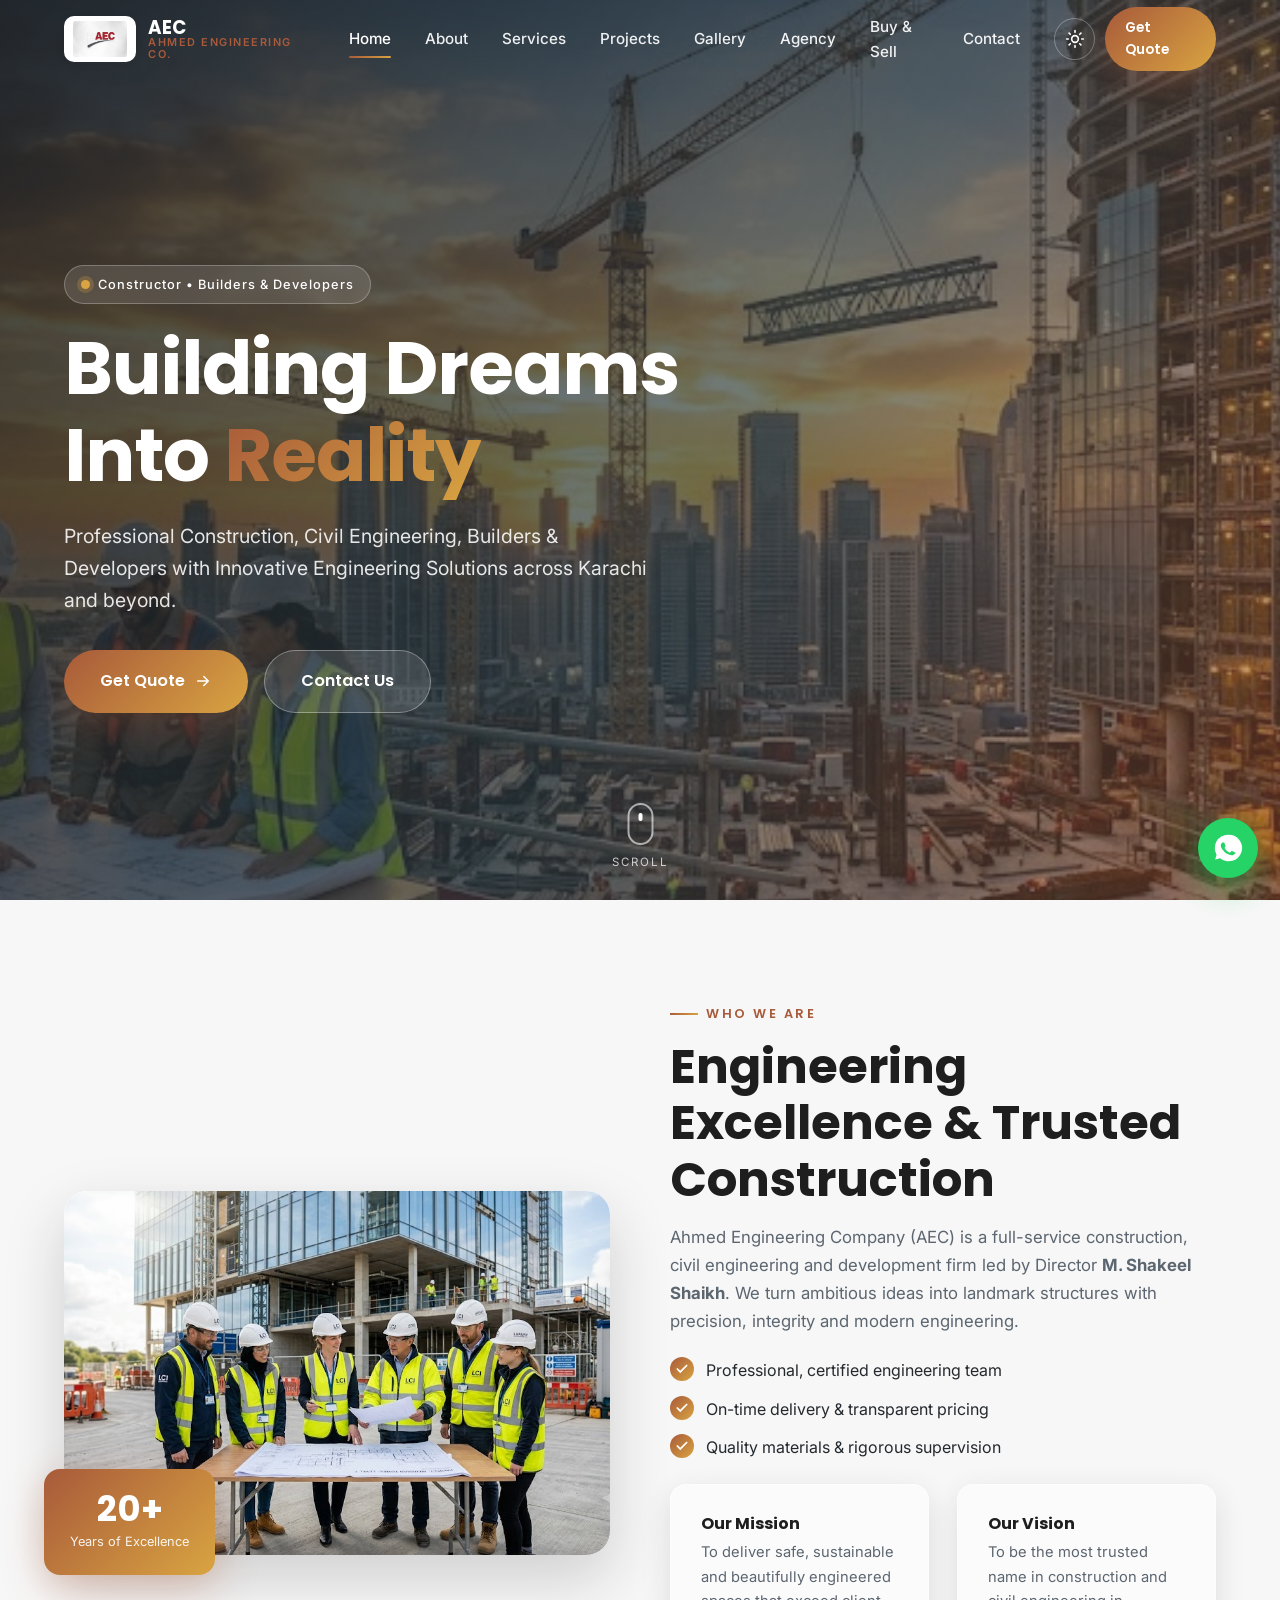
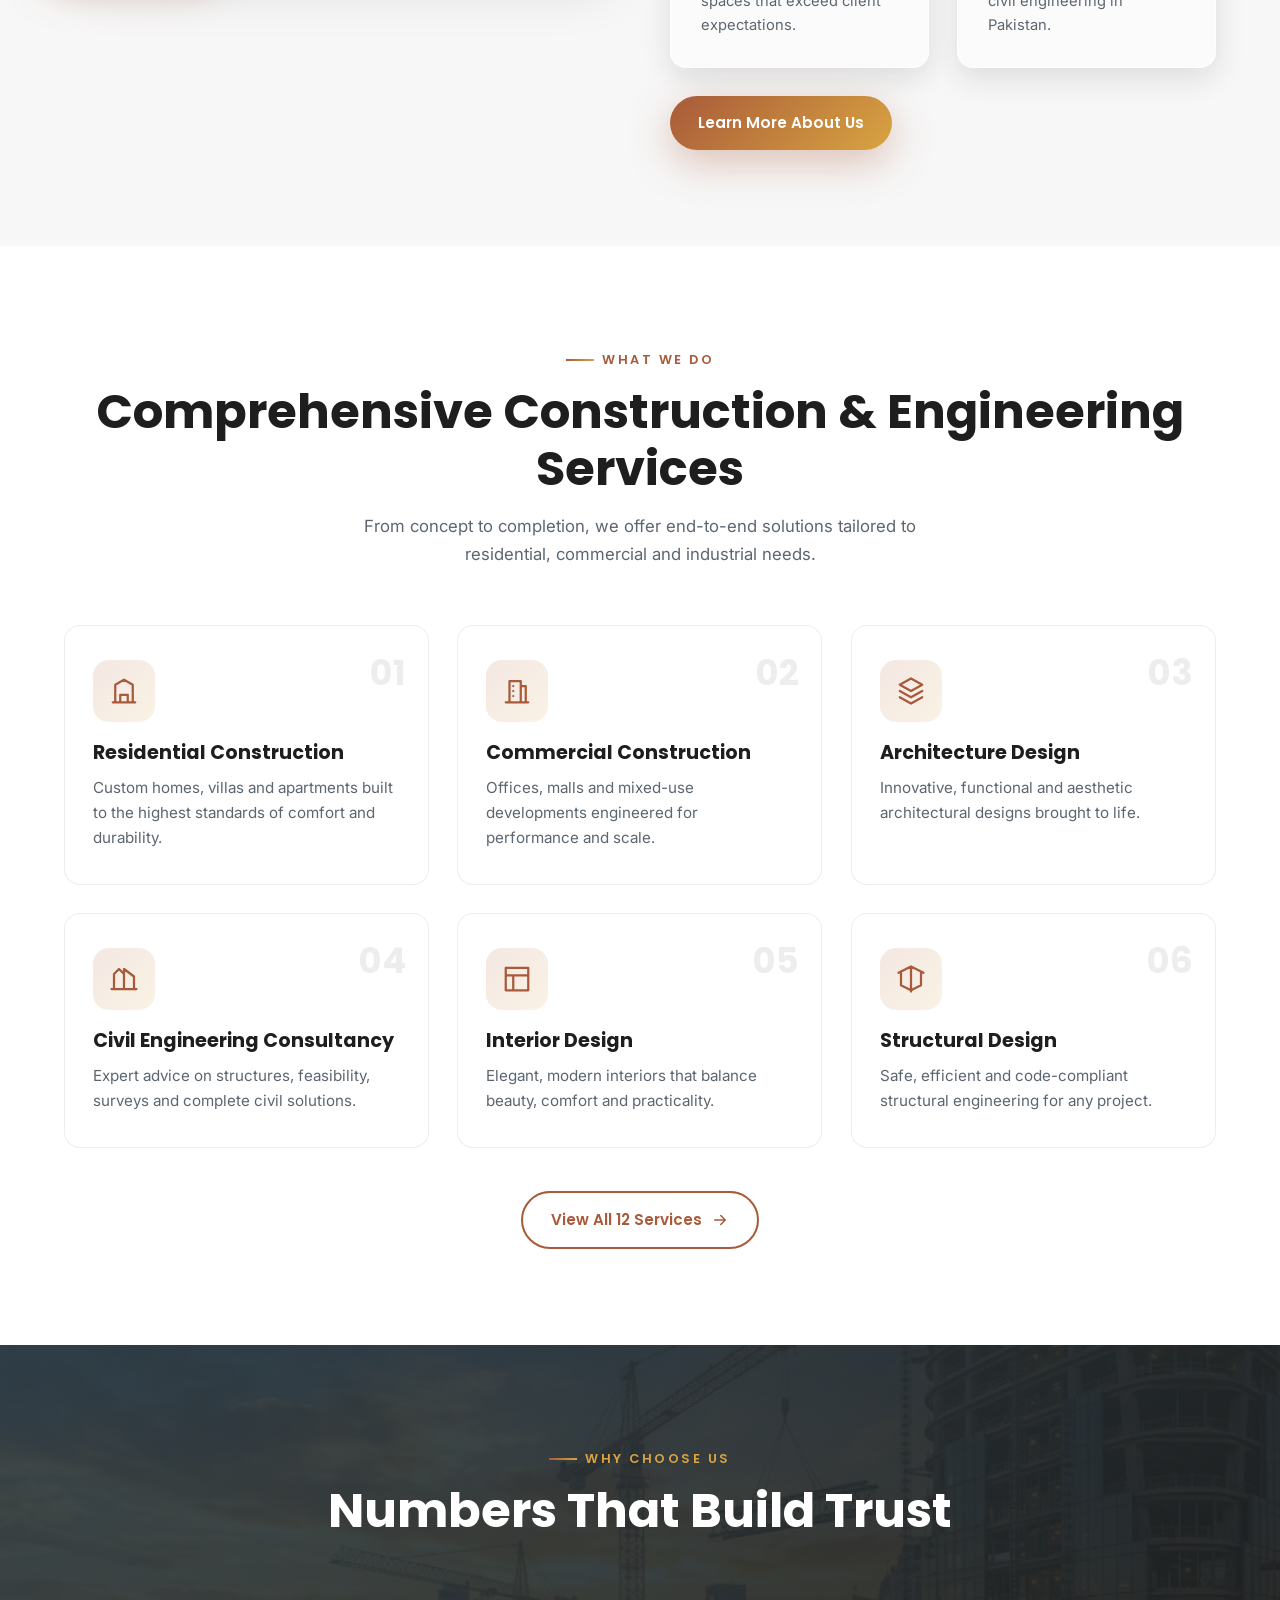
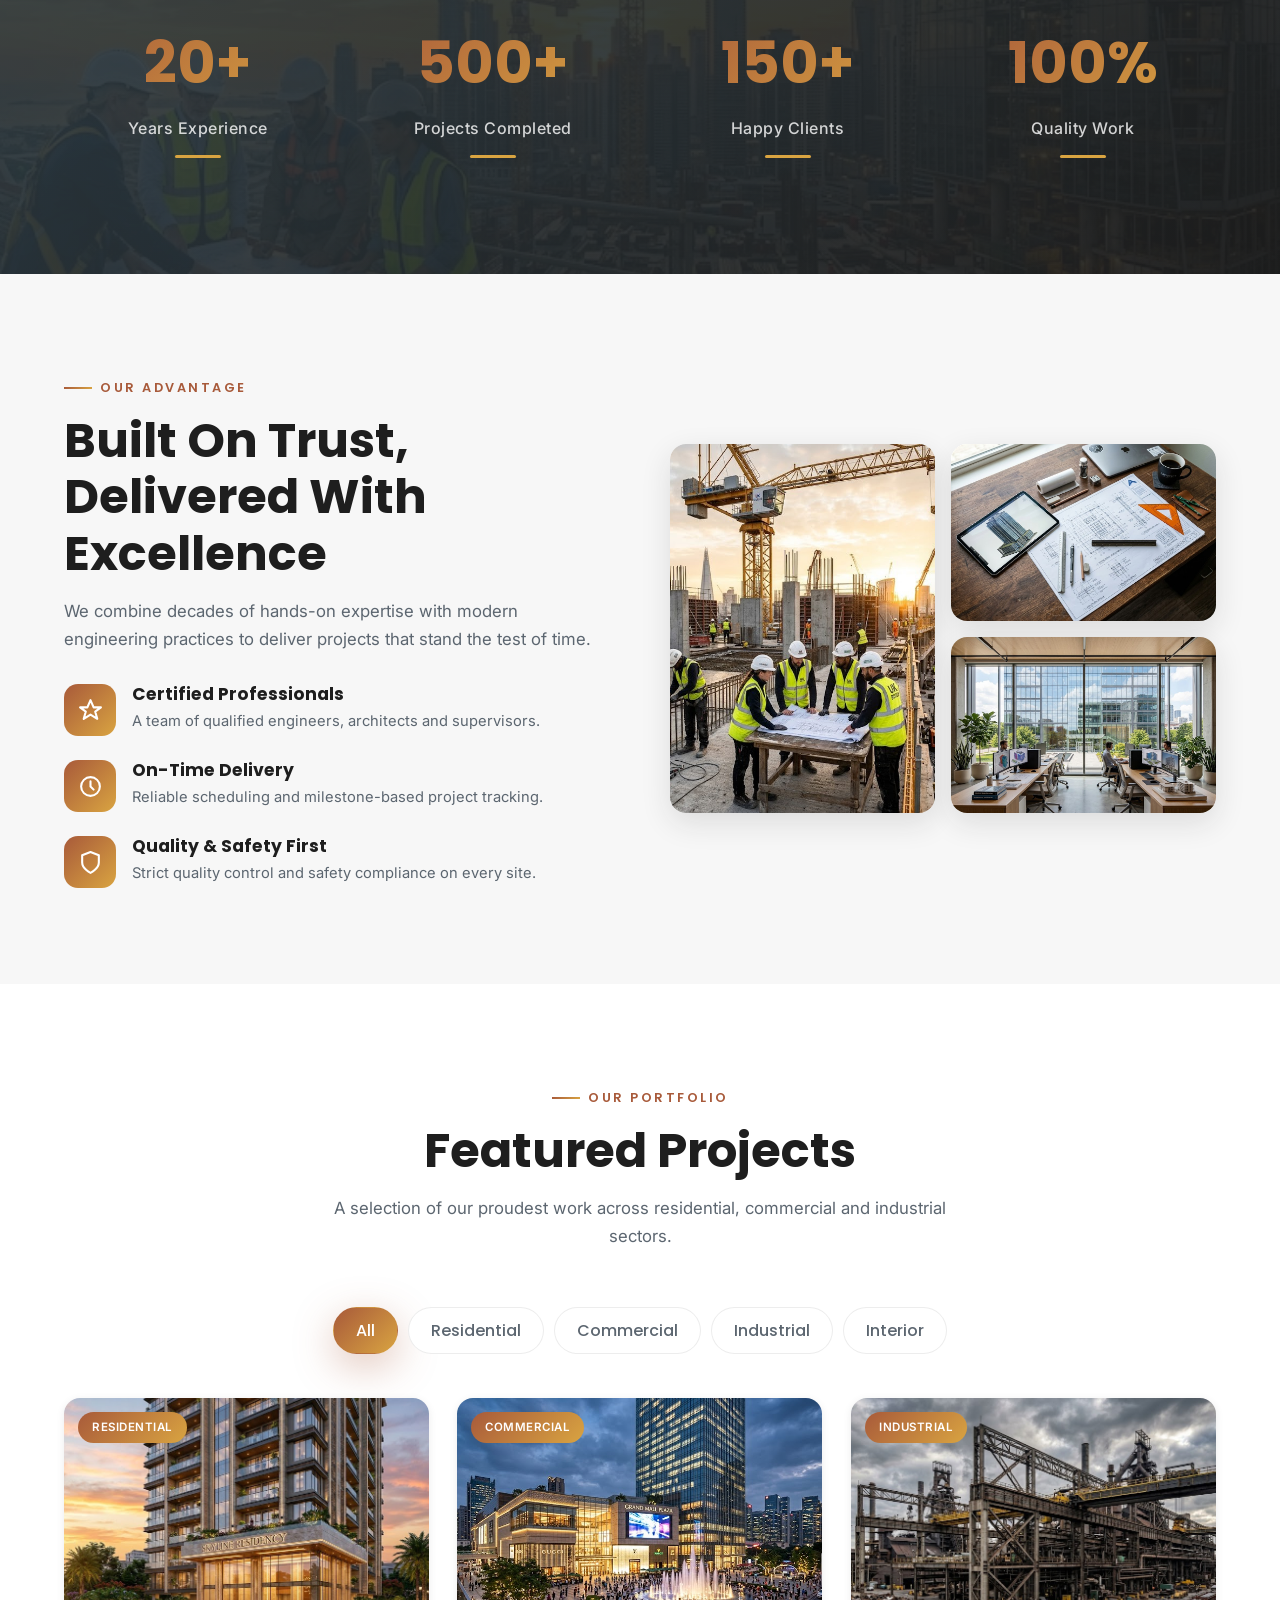
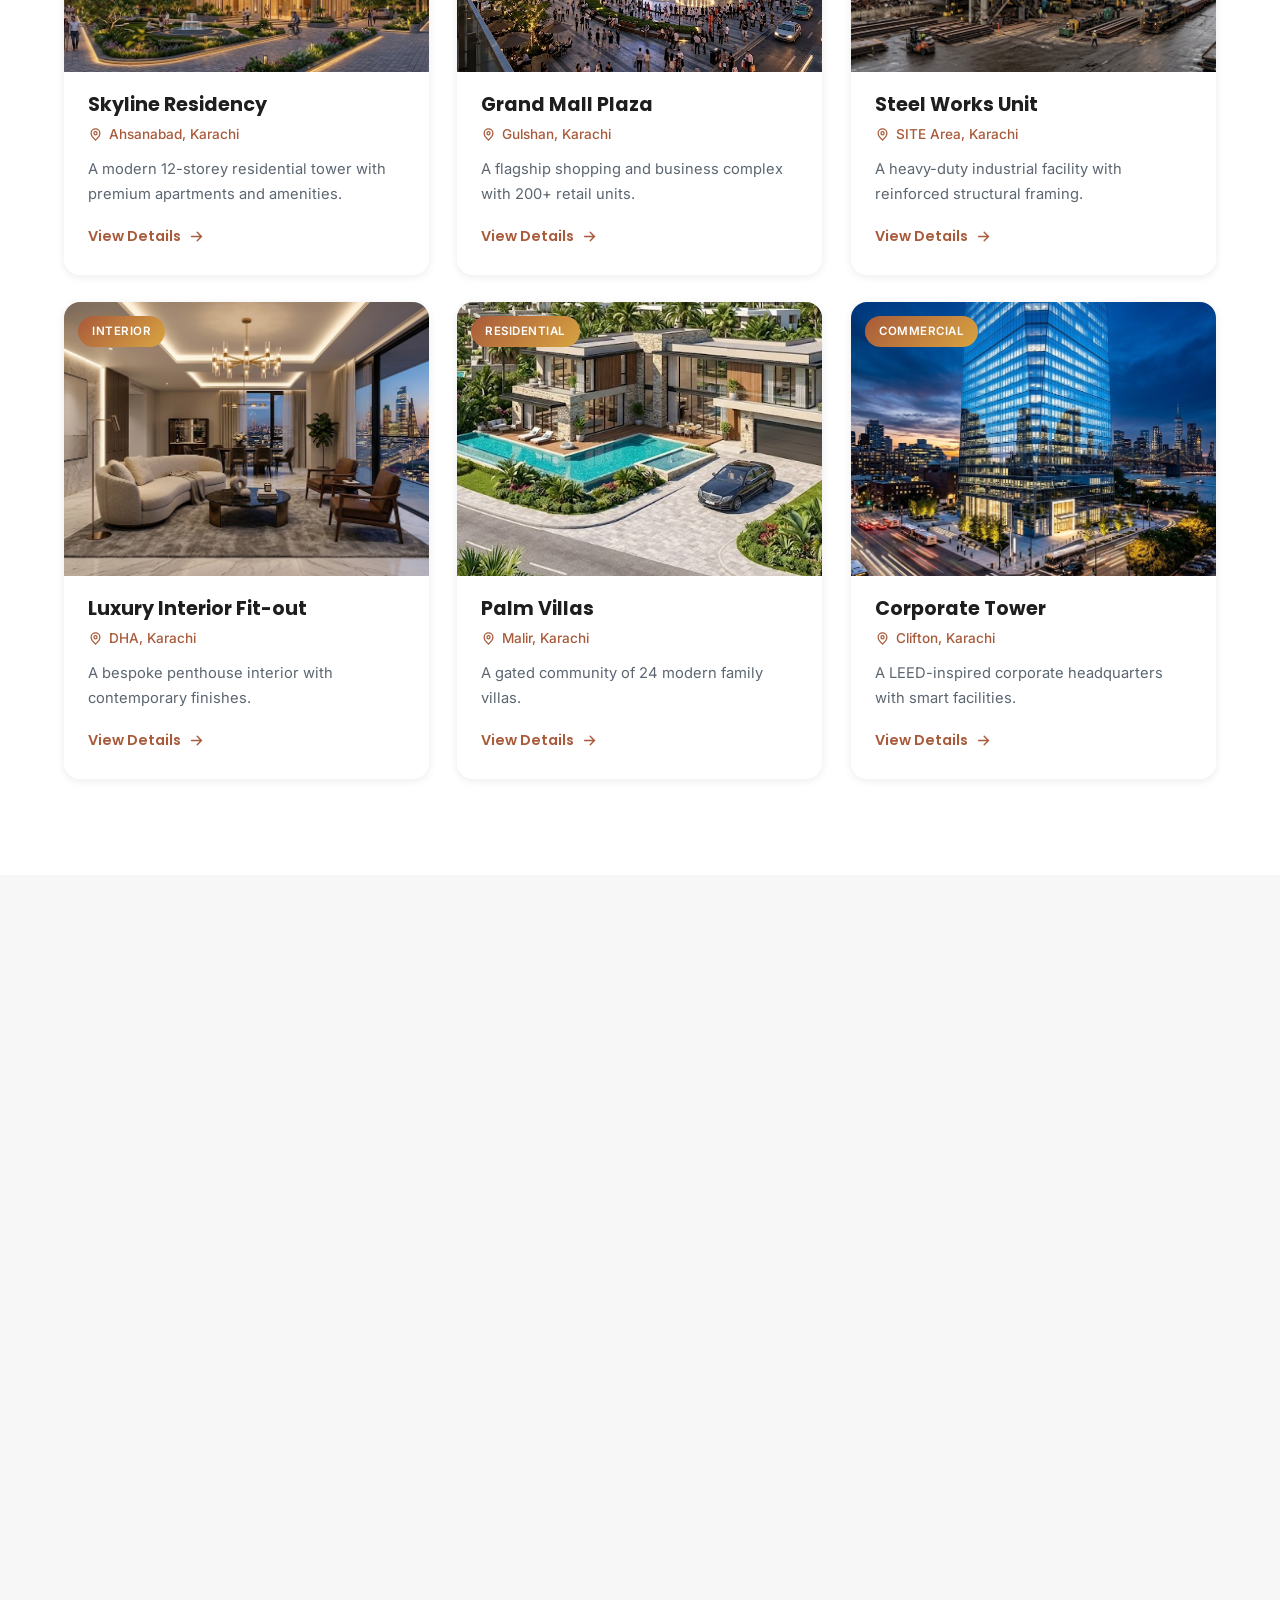
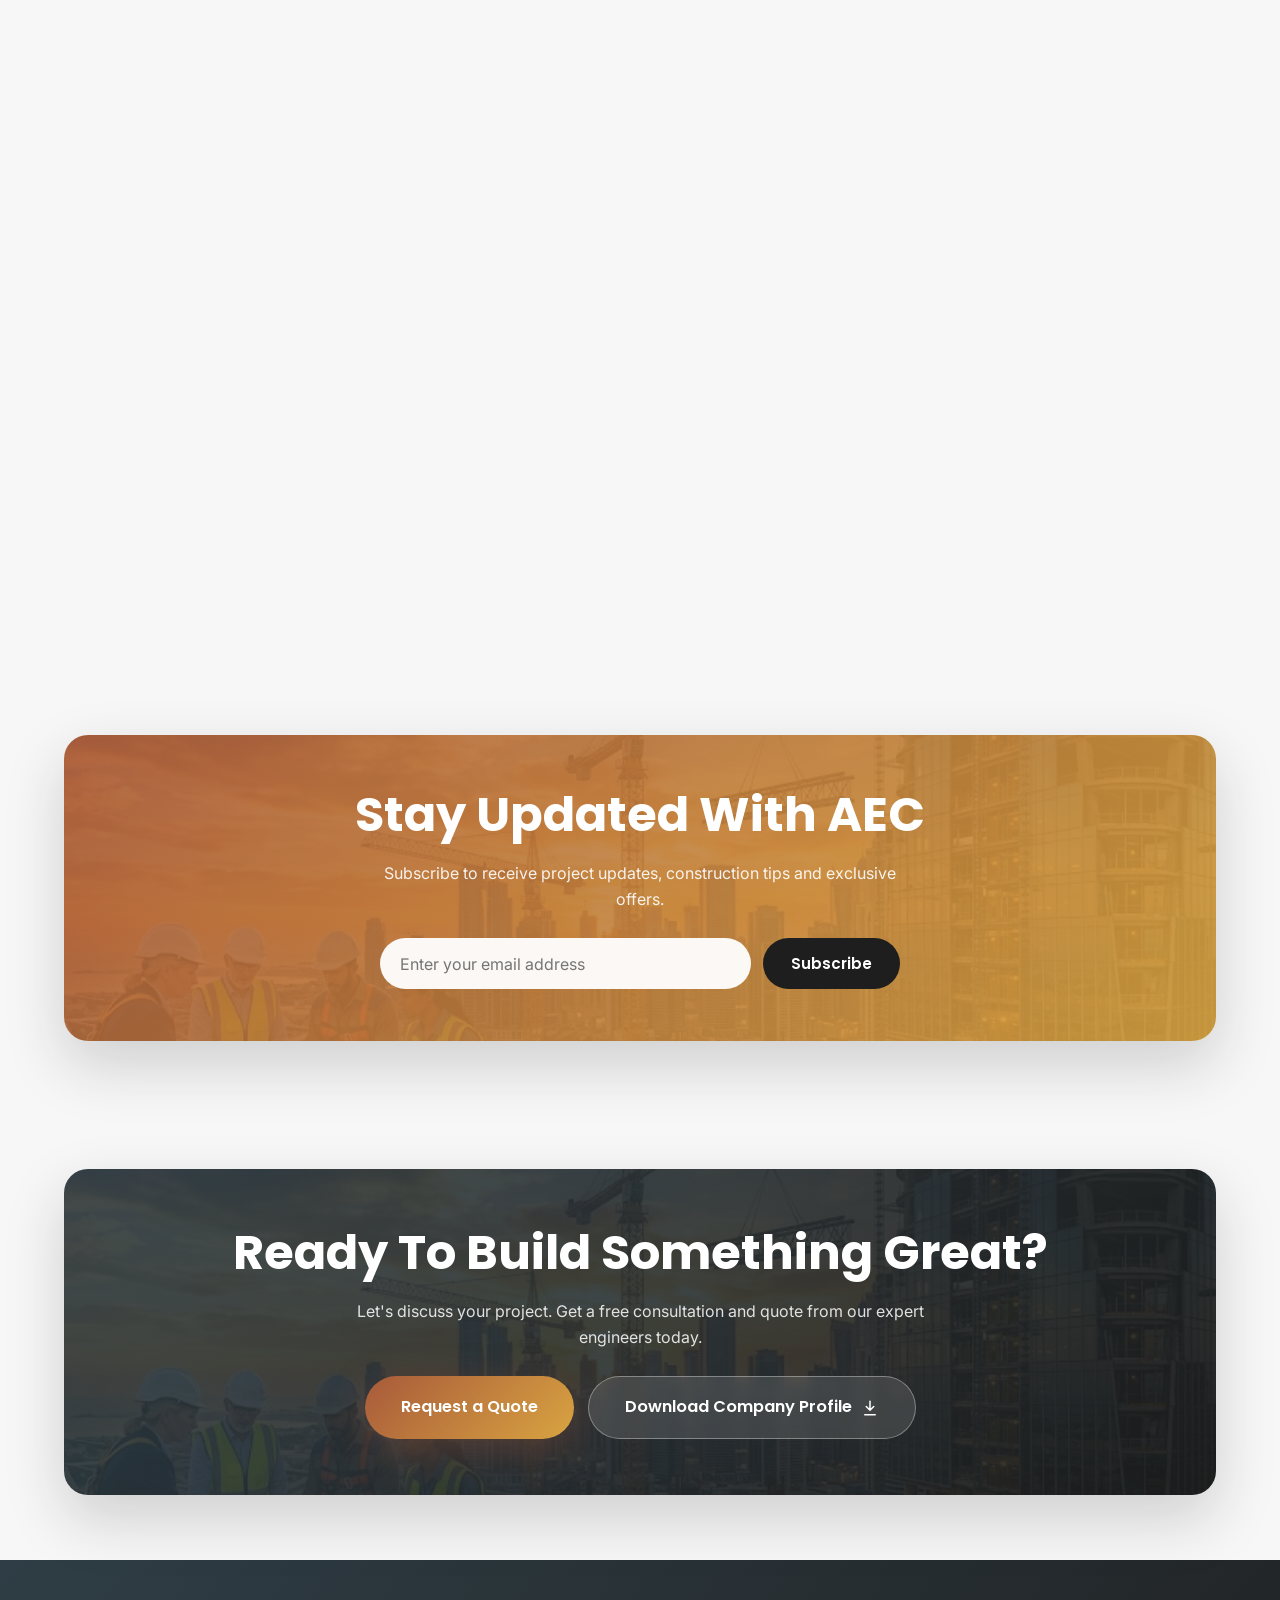
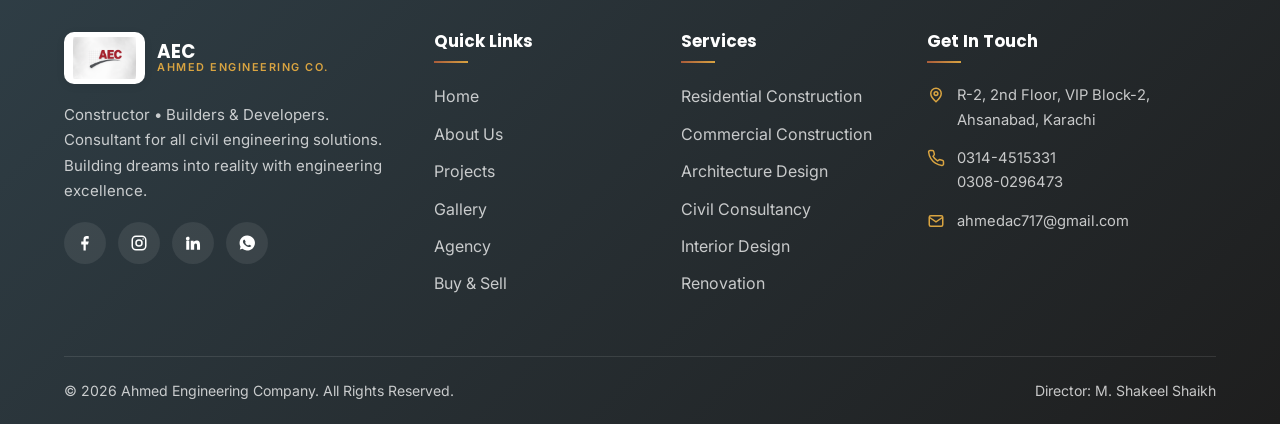
==== index.html @ 19f93aee "all picture upload and delete team" ====
<!DOCTYPE html>
<html lang="en" data-theme="light">
<head>
  <meta charset="UTF-8" />
  <meta name="viewport" content="width=device-width, initial-scale=1.0" />
  <title>Ahmed Engineering Company (AEC) | Construction, Builders & Civil Engineering</title>
  <meta name="description" content="Ahmed Engineering Company (AEC) — premium construction, civil engineering, builders & developers in Karachi. Residential, commercial & industrial projects with innovative engineering solutions." />
  <meta name="keywords" content="Ahmed Engineering Company, AEC, construction Karachi, builders developers, civil engineering, architecture design, renovation" />
  <meta name="author" content="Ahmed Engineering Company" />
  <meta name="theme-color" content="#A85A3A" />

  <!-- Open Graph -->
  <meta property="og:type" content="website" />
  <meta property="og:title" content="Ahmed Engineering Company (AEC) | Building Dreams Into Reality" />
  <meta property="og:description" content="Professional Construction, Civil Engineering, Builders & Developers with Innovative Engineering Solutions." />
  <meta property="og:image" content="images/hero.svg" />
  <meta property="og:site_name" content="Ahmed Engineering Company" />
  <meta name="twitter:card" content="summary_large_image" />

  <link rel="icon" type="image/png" href="images/logo.png" />
  <link rel="preconnect" href="https://fonts.googleapis.com" />
  <link rel="preconnect" href="https://fonts.gstatic.com" crossorigin />
  <link href="https://fonts.googleapis.com/css2?family=Poppins:wght@500;600;700;800&family=Inter:wght@400;500;600&display=swap" rel="stylesheet" />
  <link rel="stylesheet" href="css/style.css" />
  <link rel="stylesheet" href="css/responsive.css" />
</head>
<body>

  <!-- ============ PRELOADER ============ -->
  <div id="preloader">
    <div class="preloader-inner">
      <img src="images/logo.png" alt="Ahmed Engineering Company logo" class="preloader-logo" />
      <div class="loader-bar"><span></span></div>
      <div class="preloader-text">LOADING</div>
    </div>
  </div>

  <!-- ============ NAVBAR ============ -->
  <header class="navbar">
    <div class="container">
      <a href="index.html" class="brand" aria-label="Ahmed Engineering Company home">
        <img src="images/logo.png" alt="AEC logo" />
        <span class="brand-text">
          <b>AEC</b>
          <span>Ahmed Engineering Co.</span>
        </span>
      </a>

      <nav class="nav-links" aria-label="Primary">
        <a href="index.html">Home</a>
        <a href="about.html">About</a>
        <a href="services.html">Services</a>
        <a href="projects.html">Projects</a>
        <a href="gallery.html">Gallery</a>
        <a href="agency.html">Agency</a>
        <a href="buy-sell.html">Buy &amp; Sell</a>
        <a href="contact.html">Contact</a>
      </nav>

      <div class="nav-actions">
        <button class="nav-icon-btn theme-toggle" aria-label="Toggle dark mode" title="Toggle theme">
          <svg viewBox="0 0 24 24" fill="none" stroke="currentColor" stroke-width="2" stroke-linecap="round" width="20" height="20"><circle cx="12" cy="12" r="4"/><path d="M12 2v2M12 20v2M4.9 4.9l1.4 1.4M17.7 17.7l1.4 1.4M2 12h2M20 12h2M4.9 19.1l1.4-1.4M17.7 6.3l1.4-1.4"/></svg>
        </button>
        <a href="#" class="btn btn-sm nav-cta" data-modal-open="quoteModal">Get Quote</a>
        <button class="hamburger" aria-label="Open menu" aria-expanded="false">
          <span></span><span></span><span></span>
        </button>
      </div>
    </div>
  </header>

  <!-- ============ MOBILE MENU ============ -->
  <nav class="mobile-menu" aria-label="Mobile">
    <a href="index.html">Home</a>
    <a href="about.html">About</a>
    <a href="services.html">Services</a>
    <a href="projects.html">Projects</a>
    <a href="gallery.html">Gallery</a>
    <a href="agency.html">Agency</a>
    <a href="buy-sell.html">Buy &amp; Sell</a>
    <a href="contact.html">Contact</a>
    <a href="#" class="btn" data-modal-open="quoteModal">Request a Quote</a>
  </nav>

  <!-- ============ HERO ============ -->
  <section class="hero" id="home">
    <div class="hero-bg"></div>
    <div class="container">
      <div class="hero-content">
        <span class="hero-badge reveal fade"><span class="dot"></span> Constructor • Builders &amp; Developers</span>
        <h1 class="reveal" data-delay="1">Building Dreams <br /> Into <span class="grad-text">Reality</span></h1>
        <p class="reveal" data-delay="2">Professional Construction, Civil Engineering, Builders &amp; Developers with Innovative Engineering Solutions across Karachi and beyond.</p>
        <div class="hero-actions reveal" data-delay="3">
          <a href="#" class="btn btn-lg" data-modal-open="quoteModal">Get Quote
            <svg viewBox="0 0 24 24" fill="none" stroke="currentColor" stroke-width="2" stroke-linecap="round"><path d="M5 12h14M13 6l6 6-6 6"/></svg>
          </a>
          <a href="contact.html" class="btn btn-lg btn-ghost">Contact Us</a>
        </div>
      </div>
    </div>
    <a href="#about" class="hero-scroll" aria-label="Scroll down">
      <span class="mouse"></span>
      Scroll
    </a>
  </section>

  <!-- ============ ABOUT ============ -->
  <section class="section" id="about">
    <div class="container split">
      <div class="split-media reveal left">
        <div class="image-frame">
          <img src="images/about-main.svg" alt="Ahmed Engineering Company construction project" />
        </div>
        <div class="exp-badge"><b>20+</b><span>Years of Excellence</span></div>
      </div>
      <div class="split-body reveal right">
        <span class="eyebrow">Who We Are</span>
        <h2 class="section-title">Engineering Excellence &amp; Trusted Construction</h2>
        <p class="section-lead">Ahmed Engineering Company (AEC) is a full-service construction, civil engineering and development firm led by Director <strong>M. Shakeel Shaikh</strong>. We turn ambitious ideas into landmark structures with precision, integrity and modern engineering.</p>
        <ul class="check-list">
          <li><span class="ck"><svg viewBox="0 0 24 24" fill="none" stroke="currentColor" stroke-width="3" stroke-linecap="round"><path d="M20 6L9 17l-5-5"/></svg></span> Professional, certified engineering team</li>
          <li><span class="ck"><svg viewBox="0 0 24 24" fill="none" stroke="currentColor" stroke-width="3" stroke-linecap="round"><path d="M20 6L9 17l-5-5"/></svg></span> On-time delivery &amp; transparent pricing</li>
          <li><span class="ck"><svg viewBox="0 0 24 24" fill="none" stroke="currentColor" stroke-width="3" stroke-linecap="round"><path d="M20 6L9 17l-5-5"/></svg></span> Quality materials &amp; rigorous supervision</li>
        </ul>
        <div class="grid grid-2" style="margin:24px 0 28px;">
          <div class="glass-card"><h4>Our Mission</h4><p style="color:var(--text-muted);font-size:.92rem;margin-top:6px;">To deliver safe, sustainable and beautifully engineered spaces that exceed client expectations.</p></div>
          <div class="glass-card"><h4>Our Vision</h4><p style="color:var(--text-muted);font-size:.92rem;margin-top:6px;">To be the most trusted name in construction and civil engineering in Pakistan.</p></div>
        </div>
        <a href="about.html" class="btn">Learn More About Us</a>
      </div>
    </div>
  </section>

  <!-- ============ SERVICES ============ -->
  <section class="section" id="services" style="background:var(--surface);">
    <div class="container">
      <div class="section-head center">
        <span class="eyebrow reveal fade">What We Do</span>
        <h2 class="section-title reveal" data-delay="1">Comprehensive Construction &amp; Engineering Services</h2>
        <p class="section-lead reveal" data-delay="2">From concept to completion, we offer end-to-end solutions tailored to residential, commercial and industrial needs.</p>
      </div>
      <div class="grid grid-3">
        <!-- service 1 -->
        <article class="service-card reveal" data-delay="1">
          <span class="svc-num">01</span>
          <div class="svc-icon"><svg viewBox="0 0 24 24" fill="none" stroke="currentColor" stroke-width="1.8" stroke-linecap="round" stroke-linejoin="round"><path d="M3 21h18M5 21V7l7-4 7 4v14M9 21v-6h6v6"/></svg></div>
          <h3>Residential Construction</h3>
          <p>Custom homes, villas and apartments built to the highest standards of comfort and durability.</p>
        </article>
        <article class="service-card reveal" data-delay="2">
          <span class="svc-num">02</span>
          <div class="svc-icon"><svg viewBox="0 0 24 24" fill="none" stroke="currentColor" stroke-width="1.8" stroke-linecap="round" stroke-linejoin="round"><path d="M3 21h18M6 21V4h9v17M15 8h4v13M9 8h.01M9 12h.01M9 16h.01"/></svg></div>
          <h3>Commercial Construction</h3>
          <p>Offices, malls and mixed-use developments engineered for performance and scale.</p>
        </article>
        <article class="service-card reveal" data-delay="3">
          <span class="svc-num">03</span>
          <div class="svc-icon"><svg viewBox="0 0 24 24" fill="none" stroke="currentColor" stroke-width="1.8" stroke-linecap="round" stroke-linejoin="round"><path d="M12 2l9 5-9 5-9-5 9-5zM3 12l9 5 9-5M3 17l9 5 9-5"/></svg></div>
          <h3>Architecture Design</h3>
          <p>Innovative, functional and aesthetic architectural designs brought to life.</p>
        </article>
        <article class="service-card reveal" data-delay="1">
          <span class="svc-num">04</span>
          <div class="svc-icon"><svg viewBox="0 0 24 24" fill="none" stroke="currentColor" stroke-width="1.8" stroke-linecap="round" stroke-linejoin="round"><path d="M2 20h20M4 20V8l4-4 4 4M12 20V4l8 6v10"/></svg></div>
          <h3>Civil Engineering Consultancy</h3>
          <p>Expert advice on structures, feasibility, surveys and complete civil solutions.</p>
        </article>
        <article class="service-card reveal" data-delay="2">
          <span class="svc-num">05</span>
          <div class="svc-icon"><svg viewBox="0 0 24 24" fill="none" stroke="currentColor" stroke-width="1.8" stroke-linecap="round" stroke-linejoin="round"><path d="M3 3h18v18H3zM3 9h18M9 21V9"/></svg></div>
          <h3>Interior Design</h3>
          <p>Elegant, modern interiors that balance beauty, comfort and practicality.</p>
        </article>
        <article class="service-card reveal" data-delay="3">
          <span class="svc-num">06</span>
          <div class="svc-icon"><svg viewBox="0 0 24 24" fill="none" stroke="currentColor" stroke-width="1.8" stroke-linecap="round" stroke-linejoin="round"><path d="M12 2v20M2 7l10-5 10 5M4 7v10l8 4 8-4V7"/></svg></div>
          <h3>Structural Design</h3>
          <p>Safe, efficient and code-compliant structural engineering for any project.</p>
        </article>
      </div>
      <div class="text-center" style="margin-top:44px;">
        <a href="services.html" class="btn btn-outline">View All 12 Services
          <svg viewBox="0 0 24 24" fill="none" stroke="currentColor" stroke-width="2" stroke-linecap="round"><path d="M5 12h14M13 6l6 6-6 6"/></svg>
        </a>
      </div>
    </div>
  </section>

  <!-- ============ STATS / WHY CHOOSE US ============ -->
  <section class="section stats">
    <div class="container">
      <div class="section-head center">
        <span class="eyebrow reveal fade" style="color:var(--accent);">Why Choose Us</span>
        <h2 class="section-title reveal" data-delay="1" style="color:#fff;">Numbers That Build Trust</h2>
      </div>
      <div class="grid grid-4">
        <div class="stat reveal" data-delay="1"><div class="num"><span data-count="20" data-suffix="+">0</span></div><div class="label">Years Experience</div><div class="bar"></div></div>
        <div class="stat reveal" data-delay="2"><div class="num"><span data-count="500" data-suffix="+">0</span></div><div class="label">Projects Completed</div><div class="bar"></div></div>
        <div class="stat reveal" data-delay="3"><div class="num"><span data-count="150" data-suffix="+">0</span></div><div class="label">Happy Clients</div><div class="bar"></div></div>
        <div class="stat reveal" data-delay="4"><div class="num"><span data-count="100" data-suffix="%">0</span></div><div class="label">Quality Work</div><div class="bar"></div></div>
      </div>
    </div>
  </section>

  <!-- ============ FEATURES ============ -->
  <section class="section">
    <div class="container split">
      <div class="split-body reveal left">
        <span class="eyebrow">Our Advantage</span>
        <h2 class="section-title">Built On Trust, Delivered With Excellence</h2>
        <p class="section-lead" style="margin-bottom:30px;">We combine decades of hands-on expertise with modern engineering practices to deliver projects that stand the test of time.</p>
        <div class="grid" style="gap:24px;">
          <div class="feature-item reveal" data-delay="1">
            <div class="fi-icon"><svg viewBox="0 0 24 24" fill="none" stroke="currentColor" stroke-width="2" stroke-linecap="round" stroke-linejoin="round"><path d="M12 2l3 7h7l-5.5 4 2 7L12 16l-6.5 4 2-7L2 9h7z"/></svg></div>
            <div><h4>Certified Professionals</h4><p>A team of qualified engineers, architects and supervisors.</p></div>
          </div>
          <div class="feature-item reveal" data-delay="2">
            <div class="fi-icon"><svg viewBox="0 0 24 24" fill="none" stroke="currentColor" stroke-width="2" stroke-linecap="round" stroke-linejoin="round"><circle cx="12" cy="12" r="9"/><path d="M12 7v5l3 3"/></svg></div>
            <div><h4>On-Time Delivery</h4><p>Reliable scheduling and milestone-based project tracking.</p></div>
          </div>
          <div class="feature-item reveal" data-delay="3">
            <div class="fi-icon"><svg viewBox="0 0 24 24" fill="none" stroke="currentColor" stroke-width="2" stroke-linecap="round" stroke-linejoin="round"><path d="M12 22s8-4 8-10V5l-8-3-8 3v7c0 6 8 10 8 10z"/></svg></div>
            <div><h4>Quality &amp; Safety First</h4><p>Strict quality control and safety compliance on every site.</p></div>
          </div>
        </div>
      </div>
      <div class="split-media reveal right">
        <div class="image-stack">
          <img src="images/about-1.svg" alt="Construction team at work" />
          <img src="images/about-2.svg" alt="Engineering blueprint" />
          <img src="images/office2.svg" alt="Design studio" />
        </div>
      </div>
    </div>
  </section>

  <!-- ============ FEATURED PROJECTS ============ -->
  <section class="section" style="background:var(--surface);">
    <div class="container">
      <div class="section-head center">
        <span class="eyebrow reveal fade">Our Portfolio</span>
        <h2 class="section-title reveal" data-delay="1">Featured Projects</h2>
        <p class="section-lead reveal" data-delay="2">A selection of our proudest work across residential, commercial and industrial sectors.</p>
      </div>

      <div class="filter-bar reveal" id="projectFilter" data-delay="1">
        <button class="filter-btn active" data-filter="all">All</button>
        <button class="filter-btn" data-filter="residential">Residential</button>
        <button class="filter-btn" data-filter="commercial">Commercial</button>
        <button class="filter-btn" data-filter="industrial">Industrial</button>
        <button class="filter-btn" data-filter="interior">Interior</button>
      </div>

      <div class="grid grid-3">
        <article class="project-card project-item reveal" data-category="residential" data-delay="1">
          <div class="project-media"><span class="project-tag">Residential</span><img src="images/project1.svg" alt="Skyline Residency" /></div>
          <div class="project-body">
            <h3>Skyline Residency</h3>
            <span class="project-loc"><svg viewBox="0 0 24 24" fill="none" stroke="currentColor" stroke-width="2"><path d="M12 21s-7-6.2-7-11a7 7 0 0114 0c0 4.8-7 11-7 11z"/><circle cx="12" cy="10" r="2.5"/></svg> Ahsanabad, Karachi</span>
            <p>A modern 12-storey residential tower with premium apartments and amenities.</p>
            <a href="projects.html" class="link-arrow">View Details <svg viewBox="0 0 24 24" fill="none" stroke="currentColor" stroke-width="2" stroke-linecap="round"><path d="M5 12h14M13 6l6 6-6 6"/></svg></a>
          </div>
        </article>
        <article class="project-card project-item reveal" data-category="commercial" data-delay="2">
          <div class="project-media"><span class="project-tag">Commercial</span><img src="images/project2.svg" alt="Grand Mall Plaza" /></div>
          <div class="project-body">
            <h3>Grand Mall Plaza</h3>
            <span class="project-loc"><svg viewBox="0 0 24 24" fill="none" stroke="currentColor" stroke-width="2"><path d="M12 21s-7-6.2-7-11a7 7 0 0114 0c0 4.8-7 11-7 11z"/><circle cx="12" cy="10" r="2.5"/></svg> Gulshan, Karachi</span>
            <p>A flagship shopping and business complex with 200+ retail units.</p>
            <a href="projects.html" class="link-arrow">View Details <svg viewBox="0 0 24 24" fill="none" stroke="currentColor" stroke-width="2" stroke-linecap="round"><path d="M5 12h14M13 6l6 6-6 6"/></svg></a>
          </div>
        </article>
        <article class="project-card project-item reveal" data-category="industrial" data-delay="3">
          <div class="project-media"><span class="project-tag">Industrial</span><img src="images/project3.svg" alt="Steel Works Unit" /></div>
          <div class="project-body">
            <h3>Steel Works Unit</h3>
            <span class="project-loc"><svg viewBox="0 0 24 24" fill="none" stroke="currentColor" stroke-width="2"><path d="M12 21s-7-6.2-7-11a7 7 0 0114 0c0 4.8-7 11-7 11z"/><circle cx="12" cy="10" r="2.5"/></svg> SITE Area, Karachi</span>
            <p>A heavy-duty industrial facility with reinforced structural framing.</p>
            <a href="projects.html" class="link-arrow">View Details <svg viewBox="0 0 24 24" fill="none" stroke="currentColor" stroke-width="2" stroke-linecap="round"><path d="M5 12h14M13 6l6 6-6 6"/></svg></a>
          </div>
        </article>
        <article class="project-card project-item reveal" data-category="interior" data-delay="1">
          <div class="project-media"><span class="project-tag">Interior</span><img src="images/project4.svg" alt="Luxury Interior" /></div>
          <div class="project-body">
            <h3>Luxury Interior Fit-out</h3>
            <span class="project-loc"><svg viewBox="0 0 24 24" fill="none" stroke="currentColor" stroke-width="2"><path d="M12 21s-7-6.2-7-11a7 7 0 0114 0c0 4.8-7 11-7 11z"/><circle cx="12" cy="10" r="2.5"/></svg> DHA, Karachi</span>
            <p>A bespoke penthouse interior with contemporary finishes.</p>
            <a href="projects.html" class="link-arrow">View Details <svg viewBox="0 0 24 24" fill="none" stroke="currentColor" stroke-width="2" stroke-linecap="round"><path d="M5 12h14M13 6l6 6-6 6"/></svg></a>
          </div>
        </article>
        <article class="project-card project-item reveal" data-category="residential" data-delay="2">
          <div class="project-media"><span class="project-tag">Residential</span><img src="images/project5.svg" alt="Palm Villas" /></div>
          <div class="project-body">
            <h3>Palm Villas</h3>
            <span class="project-loc"><svg viewBox="0 0 24 24" fill="none" stroke="currentColor" stroke-width="2"><path d="M12 21s-7-6.2-7-11a7 7 0 0114 0c0 4.8-7 11-7 11z"/><circle cx="12" cy="10" r="2.5"/></svg> Malir, Karachi</span>
            <p>A gated community of 24 modern family villas.</p>
            <a href="projects.html" class="link-arrow">View Details <svg viewBox="0 0 24 24" fill="none" stroke="currentColor" stroke-width="2" stroke-linecap="round"><path d="M5 12h14M13 6l6 6-6 6"/></svg></a>
          </div>
        </article>
        <article class="project-card project-item reveal" data-category="commercial" data-delay="3">
          <div class="project-media"><span class="project-tag">Commercial</span><img src="images/project6.svg" alt="Corporate Tower" /></div>
          <div class="project-body">
            <h3>Corporate Tower</h3>
            <span class="project-loc"><svg viewBox="0 0 24 24" fill="none" stroke="currentColor" stroke-width="2"><path d="M12 21s-7-6.2-7-11a7 7 0 0114 0c0 4.8-7 11-7 11z"/><circle cx="12" cy="10" r="2.5"/></svg> Clifton, Karachi</span>
            <p>A LEED-inspired corporate headquarters with smart facilities.</p>
            <a href="projects.html" class="link-arrow">View Details <svg viewBox="0 0 24 24" fill="none" stroke="currentColor" stroke-width="2" stroke-linecap="round"><path d="M5 12h14M13 6l6 6-6 6"/></svg></a>
          </div>
        </article>
      </div>
    </div>
  </section>

  <!-- ============ LIVE PROJECT PROGRESS ============ -->
  <section class="section">
    <div class="container split">
      <div class="split-body reveal left">
        <span class="eyebrow">Live Progress</span>
        <h2 class="section-title">Projects Currently In Motion</h2>
        <p class="section-lead" style="margin-bottom:34px;">Real-time visibility into our ongoing developments. We keep every client informed at each milestone.</p>
        <div class="progress-item reveal" data-delay="1">
          <div class="progress-top"><span>Skyline Residency — Phase 2</span><small>78%</small></div>
          <div class="progress-track"><div class="progress-fill" data-value="78"></div></div>
        </div>
        <div class="progress-item reveal" data-delay="2">
          <div class="progress-top"><span>Grand Mall Plaza — Fit-out</span><small>62%</small></div>
          <div class="progress-track"><div class="progress-fill" data-value="62"></div></div>
        </div>
        <div class="progress-item reveal" data-delay="3">
          <div class="progress-top"><span>Palm Villas — Handover</span><small>91%</small></div>
          <div class="progress-track"><div class="progress-fill" data-value="91"></div></div>
        </div>
        <div class="progress-item reveal" data-delay="4">
          <div class="progress-top"><span>Metro Overpass — Structure</span><small>45%</small></div>
          <div class="progress-track"><div class="progress-fill" data-value="45"></div></div>
        </div>
      </div>
      <div class="split-media reveal right">
        <div class="image-frame"><img src="images/project7.svg" alt="Live construction site" /></div>
      </div>
    </div>
  </section>

  <!-- ============ FAQ ============ -->
  <section class="section">
    <div class="container">
      <div class="section-head center">
        <span class="eyebrow reveal fade">Got Questions?</span>
        <h2 class="section-title reveal" data-delay="1">Frequently Asked Questions</h2>
      </div>
      <div class="faq-list">
        <div class="faq-item reveal open">
          <button class="faq-q">What services does Ahmed Engineering Company offer? <span class="icon"><svg viewBox="0 0 24 24" fill="none" stroke="currentColor" stroke-width="2.5" stroke-linecap="round"><path d="M12 5v14M5 12h14"/></svg></span></button>
          <div class="faq-a"><p>We provide residential &amp; commercial construction, architecture &amp; interior design, civil engineering consultancy, structural design, renovation, project management, construction supervision, building approvals, road construction and infrastructure development.</p></div>
        </div>
        <div class="faq-item reveal" data-delay="1">
          <button class="faq-q">Which areas do you serve? <span class="icon"><svg viewBox="0 0 24 24" fill="none" stroke="currentColor" stroke-width="2.5" stroke-linecap="round"><path d="M12 5v14M5 12h14"/></svg></span></button>
          <div class="faq-a"><p>We are based in Ahsanabad, Karachi and serve clients across Karachi and surrounding regions for both small and large-scale projects.</p></div>
        </div>
        <div class="faq-item reveal" data-delay="2">
          <button class="faq-q">How can I request a quote? <span class="icon"><svg viewBox="0 0 24 24" fill="none" stroke="currentColor" stroke-width="2.5" stroke-linecap="round"><path d="M12 5v14M5 12h14"/></svg></span></button>
          <div class="faq-a"><p>Click the “Get Quote” button, fill in your details, or contact us directly at 0314-4515331 / 0308-0296473. We respond within 24 hours.</p></div>
        </div>
        <div class="faq-item reveal" data-delay="3">
          <button class="faq-q">Do you handle building approvals? <span class="icon"><svg viewBox="0 0 24 24" fill="none" stroke="currentColor" stroke-width="2.5" stroke-linecap="round"><path d="M12 5v14M5 12h14"/></svg></span></button>
          <div class="faq-a"><p>Yes. We manage complete building approval services and liaise with relevant authorities on your behalf.</p></div>
        </div>
      </div>
    </div>
  </section>

  <!-- ============ NEWSLETTER ============ -->
  <section class="section-sm">
    <div class="container">
      <div class="newsletter reveal scale">
        <h2 class="section-title" style="color:#fff;">Stay Updated With AEC</h2>
        <p>Subscribe to receive project updates, construction tips and exclusive offers.</p>
        <form class="newsletter-form" data-validate data-message="You're subscribed! Thank you for joining AEC." novalidate>
          <div class="field" style="flex:1;">
            <input type="email" placeholder="Enter your email address" data-required aria-label="Email address" />
            <span class="error-msg"></span>
          </div>
          <button type="submit" class="btn">Subscribe</button>
        </form>
        <p class="form-success" style="margin-top:14px;"></p>
      </div>
    </div>
  </section>

  <!-- ============ CTA BAND ============ -->
  <section class="section-sm">
    <div class="container">
      <div class="cta-band reveal">
        <h2 class="section-title">Ready To Build Something Great?</h2>
        <p>Let's discuss your project. Get a free consultation and quote from our expert engineers today.</p>
        <div class="cta-actions">
          <a href="#" class="btn btn-lg" data-modal-open="quoteModal">Request a Quote</a>
          <a href="#" class="btn btn-lg btn-ghost" data-download-profile>Download Company Profile
            <svg viewBox="0 0 24 24" fill="none" stroke="currentColor" stroke-width="2" stroke-linecap="round" stroke-linejoin="round"><path d="M12 3v12M7 10l5 5 5-5M5 21h14"/></svg>
          </a>
        </div>
      </div>
    </div>
  </section>

  <!-- ============ FOOTER ============ -->
  <footer class="footer">
    <div class="container">
      <div class="footer-grid">
        <div class="footer-about">
          <a href="index.html" class="brand"><img src="images/logo.png" alt="AEC logo" /><span class="brand-text"><b>AEC</b><span style="color:var(--accent);">Ahmed Engineering Co.</span></span></a>
          <p>Constructor • Builders &amp; Developers. Consultant for all civil engineering solutions. Building dreams into reality with engineering excellence.</p>
          <div class="footer-socials">
            <a href="#" aria-label="Facebook"><svg viewBox="0 0 24 24" fill="currentColor"><path d="M13 22v-8h3l1-4h-4V8c0-1 .3-1.7 1.8-1.7H17V2.9C16.5 2.8 15.4 2.7 14.2 2.7 11.7 2.7 10 4.2 10 7.1V10H7v4h3v8z"/></svg></a>
            <a href="#" aria-label="Instagram"><svg viewBox="0 0 24 24" fill="none" stroke="currentColor" stroke-width="2"><rect x="3" y="3" width="18" height="18" rx="5"/><circle cx="12" cy="12" r="4"/><circle cx="17.5" cy="6.5" r="1" fill="currentColor" stroke="none"/></svg></a>
            <a href="#" aria-label="LinkedIn"><svg viewBox="0 0 24 24" fill="currentColor"><path d="M4.98 3.5A2.5 2.5 0 002.5 6a2.5 2.5 0 005 0 2.5 2.5 0 00-2.52-2.5zM3 8.98h4V21H3zM9 8.98h3.8v1.64h.05c.53-1 1.83-2.06 3.76-2.06 4.02 0 4.76 2.64 4.76 6.08V21h-4v-5.3c0-1.26-.02-2.9-1.77-2.9-1.77 0-2.04 1.38-2.04 2.8V21H9z"/></svg></a>
            <a href="https://wa.me/923144515331" aria-label="WhatsApp"><svg viewBox="0 0 24 24" fill="currentColor"><path d="M12 2a10 10 0 00-8.6 15l-1 3.6 3.7-1A10 10 0 1012 2zm5.3 14.2c-.2.6-1.3 1.2-1.8 1.2s-1.2.2-3.7-.9-4-3.6-4.2-3.8-1-1.3-1-2.5.6-1.8.9-2.1c.2-.2.5-.3.7-.3h.5c.2 0 .4 0 .6.5l.8 2c.1.2.1.4 0 .5l-.4.6c-.2.2-.3.4-.1.7s.7 1.2 1.5 1.9c1 .9 1.8 1.1 2.1 1.3s.4.1.6-.1l.7-.8c.2-.2.4-.2.6-.1l1.9.9c.2.1.4.2.5.3s.1.7-.1 1.3z"/></svg></a>
          </div>
        </div>
        <div>
          <h4>Quick Links</h4>
          <ul class="footer-links">
            <li><a href="index.html">Home</a></li>
            <li><a href="about.html">About Us</a></li>
            <li><a href="projects.html">Projects</a></li>
            <li><a href="gallery.html">Gallery</a></li>
            <li><a href="agency.html">Agency</a></li>
            <li><a href="buy-sell.html">Buy &amp; Sell</a></li>
          </ul>
        </div>
        <div>
          <h4>Services</h4>
          <ul class="footer-links">
            <li><a href="services.html">Residential Construction</a></li>
            <li><a href="services.html">Commercial Construction</a></li>
            <li><a href="services.html">Architecture Design</a></li>
            <li><a href="services.html">Civil Consultancy</a></li>
            <li><a href="services.html">Interior Design</a></li>
            <li><a href="services.html">Renovation</a></li>
          </ul>
        </div>
        <div>
          <h4>Get In Touch</h4>
          <ul class="footer-contact">
            <li><svg viewBox="0 0 24 24" fill="none" stroke="currentColor" stroke-width="2"><path d="M12 21s-7-6.2-7-11a7 7 0 0114 0c0 4.8-7 11-7 11z"/><circle cx="12" cy="10" r="2.5"/></svg><span>R-2, 2nd Floor, VIP Block-2, Ahsanabad, Karachi</span></li>
            <li><svg viewBox="0 0 24 24" fill="none" stroke="currentColor" stroke-width="2"><path d="M22 16.9v3a2 2 0 01-2.2 2 19.8 19.8 0 01-8.6-3 19.5 19.5 0 01-6-6 19.8 19.8 0 01-3-8.6A2 2 0 014.1 2h3a2 2 0 012 1.7c.1.9.3 1.8.6 2.6a2 2 0 01-.5 2.1L8.1 9.9a16 16 0 006 6l1.5-1.1a2 2 0 012.1-.5c.8.3 1.7.5 2.6.6a2 2 0 011.7 2z"/></svg><span><a href="tel:03144515331">0314-4515331</a><br /><a href="tel:03080296473">0308-0296473</a></span></li>
            <li><svg viewBox="0 0 24 24" fill="none" stroke="currentColor" stroke-width="2"><rect x="3" y="5" width="18" height="14" rx="2"/><path d="M3 7l9 6 9-6"/></svg><a href="mailto:ahmedac717@gmail.com">ahmedac717@gmail.com</a></li>
          </ul>
        </div>
      </div>
      <div class="footer-bottom">
        <span>&copy; <span class="js-year">2026</span> Ahmed Engineering Company. All Rights Reserved.</span>
        <span>Director: M. Shakeel Shaikh</span>
      </div>
    </div>
  </footer>

  <!-- ============ WHATSAPP FLOAT ============ -->
  <a class="whatsapp-float" href="https://wa.me/923144515331?text=Hello%20Ahmed%20Engineering%20Company%2C%20I%20need%20information%20about%20your%20construction%20services." target="_blank" rel="noopener" aria-label="Chat on WhatsApp">
    <span class="wa-tip">Chat with us</span>
    <svg viewBox="0 0 24 24" fill="currentColor"><path d="M12 2a10 10 0 00-8.6 15l-1 3.6 3.7-1A10 10 0 1012 2zm5.3 14.2c-.2.6-1.3 1.2-1.8 1.2s-1.2.2-3.7-.9-4-3.6-4.2-3.8-1-1.3-1-2.5.6-1.8.9-2.1c.2-.2.5-.3.7-.3h.5c.2 0 .4 0 .6.5l.8 2c.1.2.1.4 0 .5l-.4.6c-.2.2-.3.4-.1.7s.7 1.2 1.5 1.9c1 .9 1.8 1.1 2.1 1.3s.4.1.6-.1l.7-.8c.2-.2.4-.2.6-.1l1.9.9c.2.1.4.2.5.3s.1.7-.1 1.3z"/></svg>
  </a>

  <!-- ============ BACK TO TOP ============ -->
  <button class="back-top" aria-label="Back to top">
    <svg viewBox="0 0 24 24" fill="none" stroke="currentColor" stroke-width="2.5" stroke-linecap="round"><path d="M12 19V5M5 12l7-7 7 7"/></svg>
  </button>

  <!-- ============ QUOTE MODAL ============ -->
  <div class="modal" id="quoteModal" aria-hidden="true" role="dialog" aria-modal="true" aria-labelledby="quoteTitle">
    <div class="modal-backdrop"></div>
    <div class="modal-box">
      <button class="modal-close" data-modal-close aria-label="Close">
        <svg viewBox="0 0 24 24" fill="none" stroke="currentColor" stroke-width="2" stroke-linecap="round"><path d="M18 6L6 18M6 6l12 12"/></svg>
      </button>
      <h3 id="quoteTitle">Request a Quote</h3>
      <p class="sub">Tell us about your project and we'll get back to you within 24 hours.</p>
      <form class="form-grid" data-validate data-message="Thank you! Your quote request has been received." novalidate>
        <div class="field">
          <label>Full Name</label>
          <input type="text" placeholder="Your name" data-required />
          <span class="error-msg"></span>
        </div>
        <div class="field">
          <label>Phone Number</label>
          <input type="tel" placeholder="03XX-XXXXXXX" data-required data-type="phone" />
          <span class="error-msg"></span>
        </div>
        <div class="field">
          <label>Service Needed</label>
          <select data-required>
            <option value="">Select a service</option>
            <option>Residential Construction</option>
            <option>Commercial Construction</option>
            <option>Architecture Design</option>
            <option>Civil Engineering Consultancy</option>
            <option>Interior Design</option>
            <option>Renovation</option>
            <option>Other</option>
          </select>
          <span class="error-msg"></span>
        </div>
        <div class="field">
          <label>Project Details</label>
          <textarea placeholder="Briefly describe your project..." data-required></textarea>
          <span class="error-msg"></span>
        </div>
        <p class="form-success"></p>
        <button type="submit" class="btn btn-lg">Submit Request</button>
      </form>
    </div>
  </div>

  <script src="js/script.js"></script>
</body>
</html>
---- css/style.css ----
/* =====================================================================
   Ahmed Engineering Company (AEC) — Main Stylesheet
   Premium Architecture & Construction Theme
   Author: AEC Web
   Sections: 1.Variables 2.Reset 3.Utilities 4.Preloader 5.Navbar
   6.Buttons 7.Hero 8.Sections 9.Cards 10.Counters 11.Timeline
   12.Testimonials 13.FAQ 14.Forms 15.Footer 16.Floating UI
   17.Modals/Lightbox 18.Animations
   ===================================================================== */

/* ------------------------- 1. VARIABLES ---------------------------- */
:root {
  --primary: #A85A3A;
  --primary-dark: #8a4629;
  --dark: #1E1E1E;
  --secondary: #2F3E46;
  --accent: #D9A441;
  --bg: #F7F7F7;
  --white: #FFFFFF;

  /* Semantic (light theme) */
  --page-bg: var(--bg);
  --surface: var(--white);
  --surface-2: #ffffff;
  --text: #24292e;
  --text-muted: #5c6670;
  --heading: #1E1E1E;
  --border: rgba(30, 30, 30, 0.08);
  --nav-bg: rgba(255, 255, 255, 0.72);
  --glass-bg: rgba(255, 255, 255, 0.55);
  --glass-border: rgba(255, 255, 255, 0.4);

  --grad-primary: linear-gradient(135deg, #A85A3A 0%, #D9A441 100%);
  --grad-dark: linear-gradient(135deg, #2F3E46 0%, #1E1E1E 100%);

  --shadow-sm: 0 2px 8px rgba(30, 30, 30, 0.08);
  --shadow-md: 0 10px 30px rgba(30, 30, 30, 0.12);
  --shadow-lg: 0 24px 60px rgba(30, 30, 30, 0.18);
  --shadow-glow: 0 12px 40px rgba(168, 90, 58, 0.35);

  --radius-sm: 10px;
  --radius: 16px;
  --radius-lg: 24px;
  --radius-pill: 999px;

  --font-head: 'Poppins', system-ui, sans-serif;
  --font-body: 'Inter', system-ui, sans-serif;

  --container: 1200px;
  --nav-h: 78px;
  --transition: 0.35s cubic-bezier(0.16, 1, 0.3, 1);
}

/* Dark theme overrides */
[data-theme="dark"] {
  --page-bg: #141414;
  --surface: #1f1f1f;
  --surface-2: #262626;
  --text: #e6e6e6;
  --text-muted: #a5adb5;
  --heading: #ffffff;
  --border: rgba(255, 255, 255, 0.09);
  --nav-bg: rgba(20, 20, 20, 0.72);
  --glass-bg: rgba(38, 38, 38, 0.55);
  --glass-border: rgba(255, 255, 255, 0.08);
  --shadow-sm: 0 2px 8px rgba(0, 0, 0, 0.4);
  --shadow-md: 0 10px 30px rgba(0, 0, 0, 0.5);
  --shadow-lg: 0 24px 60px rgba(0, 0, 0, 0.6);
}

/* ------------------------- 2. RESET -------------------------------- */
*, *::before, *::after { box-sizing: border-box; margin: 0; padding: 0; }
html { scroll-behavior: smooth; -webkit-text-size-adjust: 100%; overflow-x: clip; }
body {
  font-family: var(--font-body);
  color: var(--text);
  background: var(--page-bg);
  line-height: 1.65;
  overflow-x: clip;
  max-width: 100%;
  transition: background var(--transition), color var(--transition);
}
img { max-width: 100%; display: block; }
a { color: inherit; text-decoration: none; }
ul { list-style: none; }
button, input, textarea, select { font-family: inherit; font-size: inherit; color: inherit; }
h1, h2, h3, h4, h5 { font-family: var(--font-head); color: var(--heading); font-weight: 700; line-height: 1.18; }
:focus-visible { outline: 3px solid var(--accent); outline-offset: 2px; }

/* ------------------------- 3. UTILITIES ---------------------------- */
.container { width: 100%; max-width: var(--container); margin: 0 auto; padding: 0 24px; }
.section { padding: 96px 0; }
.section-sm { padding: 64px 0; }
.text-center { text-align: center; }
.grad-text {
  background: var(--grad-primary);
  -webkit-background-clip: text; background-clip: text;
  -webkit-text-fill-color: transparent; color: transparent;
}
.eyebrow {
  display: inline-flex; align-items: center; gap: 8px;
  font-family: var(--font-head); font-weight: 600; font-size: 0.8rem;
  letter-spacing: 2.5px; text-transform: uppercase; color: var(--primary);
  margin-bottom: 14px;
}
.eyebrow::before { content: ""; width: 28px; height: 2px; background: var(--grad-primary); }
.section-title { font-size: clamp(1.9rem, 4vw, 3rem); margin-bottom: 16px; }
.section-lead { color: var(--text-muted); max-width: 640px; font-size: 1.05rem; }
.section-head { margin-bottom: 56px; }
.section-head.center { text-align: center; }
.section-head.center .section-lead { margin: 0 auto; }
.divider-line { height: 1px; background: var(--border); border: 0; }

/* ------------------------- 4. PRELOADER ---------------------------- */
#preloader {
  position: fixed; inset: 0; z-index: 9999;
  display: grid; place-items: center;
  background: var(--grad-dark);
  transition: opacity 0.6s ease, visibility 0.6s ease;
}
#preloader.hidden { opacity: 0; visibility: hidden; }
.preloader-inner { display: grid; place-items: center; gap: 22px; }
.preloader-logo {
  width: 130px; filter: drop-shadow(0 8px 24px rgba(0,0,0,0.4));
  animation: floaty 2.4s ease-in-out infinite;
  background: #fff; padding: 10px 16px; border-radius: 12px;
}
.loader-bar { width: 190px; height: 4px; border-radius: 4px; background: rgba(255,255,255,0.15); overflow: hidden; }
.loader-bar span { display: block; height: 100%; width: 40%; background: var(--grad-primary); border-radius: 4px; animation: loaderMove 1.1s ease-in-out infinite; }
.preloader-text { color: rgba(255,255,255,0.7); font-family: var(--font-head); letter-spacing: 4px; font-size: 0.75rem; }
@keyframes loaderMove { 0% { transform: translateX(-120%); } 100% { transform: translateX(360%); } }
@keyframes floaty { 0%,100% { transform: translateY(0); } 50% { transform: translateY(-10px); } }

/* ------------------------- 5. NAVBAR ------------------------------- */
.navbar {
  position: fixed; top: 0; left: 0; right: 0; z-index: 1000;
  height: var(--nav-h);
  display: flex; align-items: center;
  background: transparent;
  transition: background var(--transition), box-shadow var(--transition), height var(--transition);
}
.navbar .container { display: flex; align-items: center; justify-content: space-between; gap: 20px; }
.navbar.scrolled {
  background: var(--nav-bg);
  backdrop-filter: blur(16px) saturate(160%);
  -webkit-backdrop-filter: blur(16px) saturate(160%);
  box-shadow: var(--shadow-sm);
  height: 66px;
  border-bottom: 1px solid var(--border);
}
.brand { display: flex; align-items: center; gap: 12px; }
.brand img { height: 46px; width: auto; background: #fff; padding: 5px 9px; border-radius: 10px; box-shadow: var(--shadow-sm); }
.brand-text { display: flex; flex-direction: column; line-height: 1.05; }
.brand-text b { font-family: var(--font-head); font-weight: 700; font-size: 1.15rem; color: var(--heading); }
.brand-text span { font-size: 0.68rem; letter-spacing: 1.5px; text-transform: uppercase; color: var(--primary); font-weight: 600; }
/* On transparent hero, force light brand text */
.navbar:not(.scrolled) .brand-text b { color: #fff; }
.navbar:not(.scrolled) .nav-links a { color: rgba(255,255,255,0.92); }
.navbar:not(.scrolled) .nav-icon-btn { color: #fff; border-color: rgba(255,255,255,0.3); }

.nav-links { display: flex; align-items: center; gap: 6px; }
.nav-links a {
  position: relative; padding: 10px 14px; border-radius: var(--radius-pill);
  font-weight: 500; font-size: 0.95rem; color: var(--text);
  transition: color var(--transition), background var(--transition);
}
.nav-links a::after {
  content: ""; position: absolute; left: 14px; right: 14px; bottom: 4px; height: 2px;
  background: var(--grad-primary); transform: scaleX(0); transform-origin: left;
  transition: transform var(--transition); border-radius: 2px;
}
.nav-links a:hover, .nav-links a.active { color: var(--primary); }
.nav-links a.active::after, .nav-links a:hover::after { transform: scaleX(1); }
.navbar:not(.scrolled) .nav-links a:hover, .navbar:not(.scrolled) .nav-links a.active { color: #fff; }

.nav-actions { display: flex; align-items: center; gap: 10px; }
.nav-icon-btn {
  width: 42px; height: 42px; display: grid; place-items: center;
  border-radius: 50%; border: 1px solid var(--border); background: transparent;
  color: var(--text); cursor: pointer; transition: var(--transition);
}
.nav-icon-btn:hover { background: var(--primary); color: #fff; border-color: var(--primary); transform: translateY(-2px); }
.nav-cta { display: inline-flex; }

.hamburger {
  display: none; width: 44px; height: 44px; border: 0; background: transparent; cursor: pointer;
  flex-direction: column; justify-content: center; align-items: center; gap: 5px;
}
.hamburger span { width: 24px; height: 2px; background: var(--heading); border-radius: 2px; transition: var(--transition); }
.navbar:not(.scrolled) .hamburger span { background: #fff; }
.hamburger.open span:nth-child(1) { transform: translateY(7px) rotate(45deg); }
.hamburger.open span:nth-child(2) { opacity: 0; }
.hamburger.open span:nth-child(3) { transform: translateY(-7px) rotate(-45deg); }

/* Mobile menu overlay */
.mobile-menu {
  position: fixed; inset: 0; z-index: 999; padding: 100px 28px 40px;
  background: var(--grad-dark);
  display: flex; flex-direction: column; gap: 6px;
  transform: translateX(100%); transition: transform 0.45s cubic-bezier(0.16,1,0.3,1);
  visibility: hidden;
}
.mobile-menu.open { transform: translateX(0); visibility: visible; }
.mobile-menu a {
  color: #fff; font-family: var(--font-head); font-size: 1.35rem; font-weight: 500;
  padding: 14px 4px; border-bottom: 1px solid rgba(255,255,255,0.08);
}
.mobile-menu a.active { color: var(--accent); }
.mobile-menu .btn { margin-top: 24px; }

/* ------------------------- 6. BUTTONS ------------------------------ */
.btn {
  --btn-bg: var(--grad-primary);
  position: relative; overflow: hidden;
  display: inline-flex; align-items: center; justify-content: center; gap: 9px;
  padding: 14px 28px; border: 0; border-radius: var(--radius-pill); cursor: pointer;
  font-family: var(--font-head); font-weight: 600; font-size: 0.95rem;
  background: var(--btn-bg); color: #fff; box-shadow: var(--shadow-glow);
  transition: transform var(--transition), box-shadow var(--transition), background var(--transition);
  isolation: isolate;
}
.btn:hover { transform: translateY(-3px); box-shadow: 0 18px 44px rgba(168,90,58,0.45); }
.btn:active { transform: translateY(-1px) scale(0.99); }
.btn svg { width: 18px; height: 18px; }
.btn-outline { background: transparent; color: var(--primary); border: 2px solid var(--primary); box-shadow: none; }
.btn-outline:hover { background: var(--primary); color: #fff; box-shadow: var(--shadow-glow); }
.btn-ghost { background: rgba(255,255,255,0.12); color: #fff; box-shadow: none; border: 1px solid rgba(255,255,255,0.35); backdrop-filter: blur(6px); }
.btn-ghost:hover { background: rgba(255,255,255,0.22); box-shadow: none; }
.btn-dark { background: var(--grad-dark); }
.btn-sm { padding: 10px 20px; font-size: 0.85rem; }
.btn-lg { padding: 17px 36px; font-size: 1.02rem; }
/* Ripple element injected by JS */
.ripple { position: absolute; border-radius: 50%; transform: scale(0); background: rgba(255,255,255,0.5); animation: ripple 0.6s ease-out; pointer-events: none; z-index: -1; }
@keyframes ripple { to { transform: scale(3.2); opacity: 0; } }

/* ------------------------- 7. HERO -------------------------------- */
.hero {
  position: relative; min-height: 100vh; display: flex; align-items: center;
  color: #fff; overflow: hidden;
}
.hero-bg {
  position: absolute; inset: -10% 0; z-index: -2;
  background: url("../images/hero.svg") center/cover no-repeat;
  will-change: transform;
}
.hero::after {
  content: ""; position: absolute; inset: 0; z-index: -1;
  background: linear-gradient(120deg, rgba(30,30,30,0.85) 0%, rgba(47,62,70,0.68) 55%, rgba(168,90,58,0.45) 100%);
}
.hero-content { max-width: 760px; padding-top: var(--nav-h); }
.hero-badge {
  display: inline-flex; align-items: center; gap: 8px; padding: 8px 16px;
  border-radius: var(--radius-pill); background: rgba(255,255,255,0.12);
  border: 1px solid rgba(255,255,255,0.25); backdrop-filter: blur(8px);
  font-size: 0.8rem; letter-spacing: 1px; margin-bottom: 22px; font-weight: 500;
}
.hero-badge .dot { width: 9px; height: 9px; border-radius: 50%; background: var(--accent); box-shadow: 0 0 0 4px rgba(217,164,65,0.25); }
.hero h1 { color: #fff; font-size: clamp(2.4rem, 6vw, 4.6rem); letter-spacing: -1px; margin-bottom: 20px; }
.hero h1 span { display: inline-block; }
.hero p { font-size: clamp(1rem, 2vw, 1.22rem); color: rgba(255,255,255,0.88); max-width: 600px; margin-bottom: 34px; }
.hero-actions { display: flex; flex-wrap: wrap; gap: 16px; }
.hero-scroll {
  position: absolute; bottom: 28px; left: 50%; transform: translateX(-50%);
  display: flex; flex-direction: column; align-items: center; gap: 8px;
  color: rgba(255,255,255,0.75); font-size: 0.72rem; letter-spacing: 2px; text-transform: uppercase;
}
.hero-scroll .mouse { width: 26px; height: 42px; border: 2px solid rgba(255,255,255,0.6); border-radius: 14px; position: relative; }
.hero-scroll .mouse::before { content: ""; position: absolute; top: 8px; left: 50%; transform: translateX(-50%); width: 4px; height: 8px; background: #fff; border-radius: 2px; animation: scrollWheel 1.6s infinite; }
@keyframes scrollWheel { 0% { opacity: 0; transform: translate(-50%, 0); } 40% { opacity: 1; } 80% { opacity: 0; transform: translate(-50%, 14px); } }

/* small page hero for inner pages */
.page-hero {
  position: relative; padding: calc(var(--nav-h) + 70px) 0 70px; color: #fff; text-align: center; overflow: hidden;
}
.page-hero .hero-bg { inset: 0; }
.page-hero::after { content: ""; position: absolute; inset: 0; z-index: -1; background: linear-gradient(120deg, rgba(30,30,30,0.9), rgba(47,62,70,0.7)); }
.page-hero h1 { color: #fff; font-size: clamp(2rem, 5vw, 3.4rem); margin-bottom: 12px; }
.breadcrumb { display: inline-flex; gap: 8px; align-items: center; color: rgba(255,255,255,0.8); font-size: 0.9rem; }
.breadcrumb a:hover { color: var(--accent); }
.breadcrumb .sep { opacity: 0.5; }

/* ------------------------- 8. LAYOUT GRIDS ------------------------- */
.grid { display: grid; gap: 28px; }
.grid-2 { grid-template-columns: repeat(2, 1fr); }
.grid-3 { grid-template-columns: repeat(3, 1fr); }
.grid-4 { grid-template-columns: repeat(4, 1fr); }
.split { display: grid; grid-template-columns: 1fr 1fr; gap: 60px; align-items: center; }

/* ------------------------- 9. CARDS ------------------------------- */
/* Service card */
.service-card {
  position: relative; background: var(--surface); border: 1px solid var(--border);
  border-radius: var(--radius); padding: 34px 28px; overflow: hidden;
  transition: transform var(--transition), box-shadow var(--transition), border-color var(--transition);
}
.service-card::before {
  content: ""; position: absolute; inset: 0; opacity: 0; transition: opacity var(--transition);
  background: var(--grad-primary); z-index: 0;
}
.service-card > * { position: relative; z-index: 1; }
.service-card:hover { transform: translateY(-10px); box-shadow: var(--shadow-lg); border-color: transparent; }
.service-card:hover::before { opacity: 1; }
.service-card:hover .svc-icon, .service-card:hover h3, .service-card:hover p { color: #fff; }
.service-card:hover .svc-icon { background: rgba(255,255,255,0.18); }
.svc-icon {
  width: 62px; height: 62px; border-radius: 16px; display: grid; place-items: center;
  background: linear-gradient(135deg, rgba(168,90,58,0.14), rgba(217,164,65,0.14));
  color: var(--primary); margin-bottom: 20px; transition: var(--transition);
}
.svc-icon svg { width: 30px; height: 30px; }
.service-card h3 { font-size: 1.2rem; margin-bottom: 10px; transition: color var(--transition); }
.service-card p { color: var(--text-muted); font-size: 0.95rem; transition: color var(--transition); }
.svc-num { position: absolute; top: 18px; right: 22px; font-family: var(--font-head); font-weight: 700; font-size: 2.2rem; opacity: 0.08; z-index: 1; }

/* Project card */
.project-card {
  position: relative; border-radius: var(--radius); overflow: hidden; background: var(--surface);
  box-shadow: var(--shadow-sm); transition: transform var(--transition), box-shadow var(--transition);
}
.project-card:hover { transform: translateY(-8px); box-shadow: var(--shadow-lg); }
.project-media { position: relative; aspect-ratio: 4/3; overflow: hidden; }
.project-media img { width: 100%; height: 100%; object-fit: cover; transition: transform 0.7s cubic-bezier(0.16,1,0.3,1); }
.project-card:hover .project-media img { transform: scale(1.09); }
.project-tag {
  position: absolute; top: 14px; left: 14px; z-index: 2; padding: 6px 14px; border-radius: var(--radius-pill);
  background: var(--grad-primary); color: #fff; font-size: 0.72rem; font-weight: 600; letter-spacing: 0.5px; text-transform: uppercase;
}
.project-body { padding: 22px 24px 26px; }
.project-body h3 { font-size: 1.2rem; margin-bottom: 6px; }
.project-loc { display: inline-flex; align-items: center; gap: 6px; color: var(--primary); font-size: 0.85rem; font-weight: 500; margin-bottom: 12px; }
.project-loc svg { width: 15px; height: 15px; }
.project-body p { color: var(--text-muted); font-size: 0.92rem; margin-bottom: 16px; }
.link-arrow { display: inline-flex; align-items: center; gap: 7px; color: var(--primary); font-weight: 600; font-family: var(--font-head); font-size: 0.9rem; }
.link-arrow svg { width: 17px; height: 17px; transition: transform var(--transition); }
.link-arrow:hover svg { transform: translateX(5px); }

/* Filter buttons */
.filter-bar { display: flex; flex-wrap: wrap; justify-content: center; gap: 10px; margin-bottom: 44px; }
.filter-btn {
  padding: 10px 22px; border-radius: var(--radius-pill); border: 1px solid var(--border);
  background: var(--surface); color: var(--text-muted); font-family: var(--font-head); font-weight: 500;
  cursor: pointer; transition: var(--transition);
}
.filter-btn:hover { color: var(--primary); border-color: var(--primary); }
.filter-btn.active { background: var(--grad-primary); color: #fff; border-color: transparent; box-shadow: var(--shadow-glow); }

/* Feature/glass card */
.glass-card {
  background: var(--glass-bg); border: 1px solid var(--glass-border); border-radius: var(--radius);
  backdrop-filter: blur(14px); -webkit-backdrop-filter: blur(14px); padding: 30px;
  box-shadow: var(--shadow-md);
}
.feature-item { display: flex; gap: 16px; align-items: flex-start; }
.feature-item .fi-icon { flex: 0 0 auto; width: 52px; height: 52px; border-radius: 14px; display: grid; place-items: center; background: var(--grad-primary); color: #fff; }
.feature-item .fi-icon svg { width: 25px; height: 25px; }
.feature-item h4 { font-size: 1.08rem; margin-bottom: 5px; }
.feature-item p { color: var(--text-muted); font-size: 0.92rem; }

/* Team card */
.team-card { background: var(--surface); border: 1px solid var(--border); border-radius: var(--radius); overflow: hidden; box-shadow: var(--shadow-sm); transition: var(--transition); }
.team-card:hover { transform: translateY(-8px); box-shadow: var(--shadow-lg); }
.team-photo { position: relative; aspect-ratio: 1/1; overflow: hidden; }
.team-photo img { width: 100%; height: 100%; object-fit: cover; transition: transform 0.6s; }
.team-card:hover .team-photo img { transform: scale(1.06); }
.team-social { position: absolute; inset: auto 0 0 0; display: flex; gap: 10px; justify-content: center; padding: 14px; background: linear-gradient(transparent, rgba(30,30,30,0.75)); transform: translateY(100%); transition: var(--transition); }
.team-card:hover .team-social { transform: translateY(0); }
.team-social a { width: 36px; height: 36px; border-radius: 50%; background: rgba(255,255,255,0.15); display: grid; place-items: center; color: #fff; backdrop-filter: blur(6px); transition: var(--transition); }
.team-social a:hover { background: var(--primary); }
.team-social svg { width: 16px; height: 16px; }
.team-body { padding: 20px; text-align: center; }
.team-body h3 { font-size: 1.12rem; }
.team-body span { color: var(--primary); font-size: 0.85rem; font-weight: 500; }

/* Property card */
.property-card { background: var(--surface); border: 1px solid var(--border); border-radius: var(--radius); overflow: hidden; box-shadow: var(--shadow-sm); transition: var(--transition); }
.property-card:hover { transform: translateY(-8px); box-shadow: var(--shadow-lg); }
.property-media { position: relative; aspect-ratio: 16/10; overflow: hidden; }
.property-media img { width: 100%; height: 100%; object-fit: cover; transition: transform 0.6s; }
.property-card:hover .property-media img { transform: scale(1.07); }
.property-status { position: absolute; top: 14px; left: 14px; padding: 6px 14px; border-radius: var(--radius-pill); font-size: 0.72rem; font-weight: 700; text-transform: uppercase; letter-spacing: 0.5px; color: #fff; }
.property-status.sale { background: #2e9e5b; }
.property-status.rent { background: var(--secondary); }
.property-price { position: absolute; bottom: 14px; right: 14px; padding: 8px 16px; border-radius: var(--radius-pill); background: var(--grad-primary); color: #fff; font-family: var(--font-head); font-weight: 700; }
.property-body { padding: 20px 22px 24px; }
.property-body h3 { font-size: 1.15rem; margin-bottom: 6px; }
.property-body .p-loc { display: inline-flex; gap: 6px; align-items: center; color: var(--text-muted); font-size: 0.86rem; margin-bottom: 14px; }
.property-body .p-loc svg { width: 15px; height: 15px; color: var(--primary); }
.property-body p { color: var(--text-muted); font-size: 0.9rem; margin-bottom: 16px; }
.property-meta { display: flex; gap: 18px; padding-top: 16px; border-top: 1px solid var(--border); }
.property-meta span { display: inline-flex; align-items: center; gap: 6px; font-size: 0.85rem; color: var(--text); font-weight: 500; }
.property-meta svg { width: 17px; height: 17px; color: var(--primary); }

/* ------------------------- 10. COUNTERS --------------------------- */
.stats { position: relative; background: var(--grad-dark); color: #fff; overflow: hidden; }
.stats::before { content: ""; position: absolute; inset: 0; background: url("../images/hero.svg") center/cover; opacity: 0.08; }
.stats .container { position: relative; }
.stat { text-align: center; padding: 20px; }
.stat .num { font-family: var(--font-head); font-weight: 700; font-size: clamp(2.4rem, 5vw, 3.6rem); background: var(--grad-primary); -webkit-background-clip: text; background-clip: text; -webkit-text-fill-color: transparent; }
.stat .label { color: rgba(255,255,255,0.8); font-weight: 500; letter-spacing: 0.5px; margin-top: 4px; }
.stat .bar { width: 46px; height: 3px; background: var(--accent); margin: 14px auto 0; border-radius: 3px; }

/* progress bars (live project progress) */
.progress-item { margin-bottom: 22px; }
.progress-top { display: flex; justify-content: space-between; margin-bottom: 8px; font-weight: 500; }
.progress-top small { color: var(--primary); font-weight: 700; font-family: var(--font-head); }
.progress-track { height: 10px; background: var(--border); border-radius: 10px; overflow: hidden; }
.progress-fill { height: 100%; width: 0; background: var(--grad-primary); border-radius: 10px; transition: width 1.4s cubic-bezier(0.16,1,0.3,1); }

/* ------------------------- 11. TIMELINE --------------------------- */
.timeline { position: relative; max-width: 820px; margin: 0 auto; padding-left: 8px; }
.timeline::before { content: ""; position: absolute; left: 18px; top: 8px; bottom: 8px; width: 2px; background: var(--border); }
.tl-item { position: relative; padding: 0 0 40px 60px; }
.tl-item::before { content: ""; position: absolute; left: 10px; top: 4px; width: 18px; height: 18px; border-radius: 50%; background: var(--grad-primary); box-shadow: 0 0 0 5px var(--page-bg), var(--shadow-glow); }
.tl-item .tl-year { display: inline-block; font-family: var(--font-head); font-weight: 700; color: var(--primary); margin-bottom: 4px; }
.tl-item h4 { font-size: 1.15rem; margin-bottom: 6px; }
.tl-item p { color: var(--text-muted); font-size: 0.95rem; }

/* ------------------------- 12. TESTIMONIALS ----------------------- */
.testi-slider { position: relative; max-width: 860px; margin: 0 auto; }
.testi-track { overflow: hidden; }
.testi-slides { display: flex; transition: transform 0.6s cubic-bezier(0.16,1,0.3,1); }
.testi-slide { min-width: 100%; padding: 8px; }
.testi-card { background: var(--surface); border: 1px solid var(--border); border-radius: var(--radius-lg); padding: 44px; text-align: center; box-shadow: var(--shadow-md); }
.testi-quote { font-size: 3rem; line-height: 1; color: var(--accent); font-family: var(--font-head); }
.testi-card p { font-size: 1.12rem; color: var(--text); margin: 14px 0 24px; font-style: italic; }
.testi-stars { color: var(--accent); margin-bottom: 18px; letter-spacing: 3px; }
.testi-person { display: flex; align-items: center; justify-content: center; gap: 14px; }
.testi-avatar { width: 56px; height: 56px; border-radius: 50%; background: var(--grad-primary); color: #fff; display: grid; place-items: center; font-family: var(--font-head); font-weight: 700; font-size: 1.2rem; }
.testi-person b { display: block; font-family: var(--font-head); }
.testi-person span { color: var(--text-muted); font-size: 0.85rem; }
.testi-nav { display: flex; justify-content: center; gap: 12px; margin-top: 26px; }
.testi-btn { width: 46px; height: 46px; border-radius: 50%; border: 1px solid var(--border); background: var(--surface); color: var(--text); cursor: pointer; display: grid; place-items: center; transition: var(--transition); }
.testi-btn:hover { background: var(--primary); color: #fff; border-color: var(--primary); }
.testi-dots { display: flex; justify-content: center; gap: 8px; margin-top: 18px; }
.testi-dot { width: 10px; height: 10px; border-radius: 50%; background: var(--border); border: 0; cursor: pointer; transition: var(--transition); }
.testi-dot.active { background: var(--grad-primary); width: 26px; border-radius: 10px; }

/* ------------------------- 13. FAQ -------------------------------- */
.faq-list { max-width: 820px; margin: 0 auto; display: grid; gap: 14px; }
.faq-item { background: var(--surface); border: 1px solid var(--border); border-radius: var(--radius); overflow: hidden; }
.faq-q { width: 100%; display: flex; justify-content: space-between; align-items: center; gap: 16px; padding: 20px 24px; background: transparent; border: 0; cursor: pointer; text-align: left; font-family: var(--font-head); font-weight: 600; font-size: 1.04rem; color: var(--heading); }
.faq-q .icon { flex: 0 0 auto; width: 30px; height: 30px; border-radius: 50%; background: var(--grad-primary); color: #fff; display: grid; place-items: center; transition: transform var(--transition); }
.faq-item.open .faq-q .icon { transform: rotate(45deg); }
.faq-a { max-height: 0; overflow: hidden; transition: max-height 0.4s ease; }
.faq-a p { padding: 0 24px 22px; color: var(--text-muted); }

/* ------------------------- 14. FORMS ------------------------------ */
.form-grid { display: grid; gap: 18px; }
.field { position: relative; display: flex; flex-direction: column; gap: 7px; }
.field label { font-size: 0.85rem; font-weight: 600; font-family: var(--font-head); color: var(--heading); }
.field input, .field textarea, .field select {
  width: 100%; padding: 14px 16px; border-radius: var(--radius-sm);
  border: 1px solid var(--border); background: var(--surface-2); color: var(--text);
  transition: var(--transition);
}
.field textarea { resize: vertical; min-height: 130px; }
.field input:focus, .field textarea:focus, .field select:focus { border-color: var(--primary); box-shadow: 0 0 0 4px rgba(168,90,58,0.14); outline: none; }
.field .error-msg { color: #d9534f; font-size: 0.8rem; display: none; }
.field.invalid input, .field.invalid textarea { border-color: #d9534f; }
.field.invalid .error-msg { display: block; }
.form-note { font-size: 0.85rem; color: var(--text-muted); }
.form-success { display: none; padding: 14px 18px; border-radius: var(--radius-sm); background: rgba(46,158,91,0.12); color: #2e9e5b; border: 1px solid rgba(46,158,91,0.3); font-weight: 500; }
.form-success.show { display: block; }

/* search/filter bar for buy-sell */
.search-panel { background: var(--surface); border: 1px solid var(--border); border-radius: var(--radius); padding: 22px; box-shadow: var(--shadow-md); display: grid; grid-template-columns: 2fr 1fr 1fr auto; gap: 14px; align-items: end; margin-bottom: 44px; }
.search-panel .field { gap: 6px; }

/* contact info list */
.info-card { display: flex; gap: 16px; align-items: flex-start; padding: 22px; background: var(--surface); border: 1px solid var(--border); border-radius: var(--radius); transition: var(--transition); }
.info-card:hover { box-shadow: var(--shadow-md); transform: translateY(-4px); }
.info-card .ic { flex: 0 0 auto; width: 52px; height: 52px; border-radius: 14px; background: var(--grad-primary); color: #fff; display: grid; place-items: center; }
.info-card .ic svg { width: 24px; height: 24px; }
.info-card h4 { font-size: 1rem; margin-bottom: 3px; }
.info-card a, .info-card p { color: var(--text-muted); font-size: 0.94rem; }
.info-card a:hover { color: var(--primary); }
.map-embed { border-radius: var(--radius); overflow: hidden; border: 1px solid var(--border); box-shadow: var(--shadow-md); min-height: 320px; background: var(--surface); position: relative; display: grid; place-items: center; text-align: center; }
.map-embed iframe { width: 100%; height: 100%; min-height: 320px; border: 0; display: block; }

/* newsletter */
.newsletter { background: var(--grad-primary); color: #fff; border-radius: var(--radius-lg); padding: 52px; text-align: center; position: relative; overflow: hidden; box-shadow: var(--shadow-lg); }
.newsletter::before { content: ""; position: absolute; inset: 0; background: url("../images/hero.svg") center/cover; opacity: 0.1; }
.newsletter > * { position: relative; }
.newsletter h2 { color: #fff; }
.newsletter p { color: rgba(255,255,255,0.9); max-width: 560px; margin: 10px auto 26px; }
.newsletter-form { display: flex; gap: 12px; max-width: 520px; margin: 0 auto; }
.newsletter-form input { flex: 1; padding: 15px 20px; border-radius: var(--radius-pill); border: 0; background: rgba(255,255,255,0.95); color: #24292e; }
.newsletter-form input:focus { outline: none; box-shadow: 0 0 0 4px rgba(255,255,255,0.35); }
.newsletter-form .btn { background: var(--dark); box-shadow: none; }

/* ------------------------- 15. FOOTER ----------------------------- */
.footer { background: var(--grad-dark); color: rgba(255,255,255,0.75); padding-top: 72px; }
.footer a { transition: color var(--transition); }
.footer-grid { display: grid; grid-template-columns: 1.6fr 1fr 1fr 1.4fr; gap: 40px; padding-bottom: 48px; }
.footer .brand img { height: 52px; }
.footer .brand-text b { color: #fff; }
.footer-about p { margin: 18px 0; font-size: 0.94rem; line-height: 1.7; }
.footer h4 { color: #fff; font-size: 1.05rem; margin-bottom: 20px; position: relative; padding-bottom: 12px; }
.footer h4::after { content: ""; position: absolute; left: 0; bottom: 0; width: 34px; height: 2px; background: var(--grad-primary); }
.footer-links li { margin-bottom: 11px; }
.footer-links a:hover { color: var(--accent); padding-left: 5px; }
.footer-contact li { display: flex; gap: 12px; margin-bottom: 14px; font-size: 0.92rem; }
.footer-contact svg { width: 18px; height: 18px; color: var(--accent); flex: 0 0 auto; margin-top: 3px; }
.footer-contact a:hover { color: var(--accent); }
.footer-socials { display: flex; gap: 12px; margin-top: 18px; }
.footer-socials a { width: 42px; height: 42px; border-radius: 50%; background: rgba(255,255,255,0.08); display: grid; place-items: center; color: #fff; transition: var(--transition); }
.footer-socials a:hover { background: var(--grad-primary); transform: translateY(-3px); }
.footer-socials svg { width: 18px; height: 18px; }
.footer-bottom { border-top: 1px solid rgba(255,255,255,0.1); padding: 22px 0; display: flex; justify-content: space-between; flex-wrap: wrap; gap: 10px; font-size: 0.88rem; }
.footer-bottom a:hover { color: var(--accent); }

/* ------------------------- 16. FLOATING UI ------------------------ */
.whatsapp-float {
  position: fixed; right: 22px; bottom: 22px; z-index: 900;
  width: 60px; height: 60px; border-radius: 50%; background: #25D366; color: #fff;
  display: grid; place-items: center; box-shadow: 0 12px 30px rgba(37,211,102,0.45);
  animation: waPulse 2.2s infinite; transition: transform var(--transition);
}
.whatsapp-float:hover { transform: scale(1.1); }
.whatsapp-float svg { width: 32px; height: 32px; }
.whatsapp-float .wa-tip { position: absolute; right: 74px; white-space: nowrap; background: var(--dark); color: #fff; padding: 8px 14px; border-radius: 8px; font-size: 0.82rem; opacity: 0; transform: translateX(10px); pointer-events: none; transition: var(--transition); }
.whatsapp-float:hover .wa-tip { opacity: 1; transform: translateX(0); }
@keyframes waPulse { 0% { box-shadow: 0 0 0 0 rgba(37,211,102,0.5); } 70% { box-shadow: 0 0 0 18px rgba(37,211,102,0); } 100% { box-shadow: 0 0 0 0 rgba(37,211,102,0); } }

.back-top {
  position: fixed; right: 24px; bottom: 92px; z-index: 899;
  width: 46px; height: 46px; border-radius: 50%; border: 0; cursor: pointer;
  background: var(--grad-primary); color: #fff; display: grid; place-items: center;
  box-shadow: var(--shadow-glow); opacity: 0; visibility: hidden; transform: translateY(14px);
  transition: var(--transition);
}
.back-top.show { opacity: 1; visibility: visible; transform: translateY(0); }
.back-top:hover { transform: translateY(-3px); }
.back-top svg { width: 20px; height: 20px; }

/* ------------------------- 17. MODALS / LIGHTBOX ------------------ */
.modal { position: fixed; inset: 0; z-index: 1100; display: none; place-items: center; padding: 24px; }
.modal.open { display: grid; }
.modal-backdrop { position: absolute; inset: 0; background: rgba(20,20,20,0.7); backdrop-filter: blur(4px); animation: fadeIn 0.3s; }
.modal-box { position: relative; z-index: 1; width: 100%; max-width: 520px; background: var(--surface); border-radius: var(--radius-lg); padding: 38px; box-shadow: var(--shadow-lg); animation: popIn 0.4s cubic-bezier(0.16,1,0.3,1); max-height: 90vh; overflow-y: auto; }
.modal-box h3 { font-size: 1.5rem; margin-bottom: 6px; }
.modal-box .sub { color: var(--text-muted); margin-bottom: 22px; }
.modal-close { position: absolute; top: 16px; right: 16px; width: 38px; height: 38px; border-radius: 50%; border: 1px solid var(--border); background: var(--surface); color: var(--text); cursor: pointer; display: grid; place-items: center; transition: var(--transition); }
.modal-close:hover { background: var(--primary); color: #fff; }
@keyframes popIn { from { opacity: 0; transform: translateY(24px) scale(0.96); } to { opacity: 1; transform: none; } }
@keyframes fadeIn { from { opacity: 0; } to { opacity: 1; } }

/* Lightbox */
.lightbox { position: fixed; inset: 0; z-index: 1200; display: none; place-items: center; background: rgba(15,15,15,0.94); padding: 40px; }
.lightbox.open { display: grid; animation: fadeIn 0.3s; }
.lightbox img { max-width: 90vw; max-height: 82vh; border-radius: var(--radius); box-shadow: var(--shadow-lg); animation: popIn 0.4s; }
.lb-caption { color: rgba(255,255,255,0.85); text-align: center; margin-top: 16px; font-family: var(--font-head); }
.lb-btn { position: absolute; top: 50%; transform: translateY(-50%); width: 54px; height: 54px; border-radius: 50%; border: 0; background: rgba(255,255,255,0.12); color: #fff; cursor: pointer; display: grid; place-items: center; transition: var(--transition); }
.lb-btn:hover { background: var(--primary); }
.lb-prev { left: 24px; } .lb-next { right: 24px; }
.lb-close { position: absolute; top: 24px; right: 24px; width: 48px; height: 48px; border-radius: 50%; border: 0; background: rgba(255,255,255,0.12); color: #fff; cursor: pointer; display: grid; place-items: center; transition: var(--transition); }
.lb-close:hover { background: var(--primary); }
.lb-btn svg, .lb-close svg { width: 24px; height: 24px; }

/* ------------------------- 18. ANIMATIONS ------------------------- */
.reveal { opacity: 0; transform: translateY(38px); transition: opacity 0.7s ease, transform 0.7s cubic-bezier(0.16,1,0.3,1); will-change: opacity, transform; }
.reveal.in { opacity: 1; transform: none; }
.reveal.fade { transform: none; }
.reveal.left { transform: translateX(-46px); }
.reveal.right { transform: translateX(46px); }
.reveal.scale { transform: scale(0.9); }
.reveal.left.in, .reveal.right.in, .reveal.scale.in { transform: none; }
.reveal[data-delay="1"] { transition-delay: 0.1s; }
.reveal[data-delay="2"] { transition-delay: 0.2s; }
.reveal[data-delay="3"] { transition-delay: 0.3s; }
.reveal[data-delay="4"] { transition-delay: 0.4s; }
.reveal[data-delay="5"] { transition-delay: 0.5s; }

@media (prefers-reduced-motion: reduce) {
  * { animation-duration: 0.001ms !important; transition-duration: 0.001ms !important; scroll-behavior: auto !important; }
  .reveal { opacity: 1; transform: none; }
}

/* Decorative badge for images */
.image-frame { position: relative; border-radius: var(--radius-lg); overflow: hidden; box-shadow: var(--shadow-lg); }
.image-frame img { width: 100%; height: 100%; object-fit: cover; }
.exp-badge { position: absolute; bottom: -20px; left: -20px; background: var(--grad-primary); color: #fff; padding: 22px 26px; border-radius: var(--radius); box-shadow: var(--shadow-glow); text-align: center; }
.exp-badge b { display: block; font-family: var(--font-head); font-size: 2.2rem; line-height: 1; }
.exp-badge span { font-size: 0.8rem; opacity: 0.9; }
.image-stack { display: grid; grid-template-columns: 1fr 1fr; gap: 16px; }
.image-stack img { border-radius: var(--radius); box-shadow: var(--shadow-md); width: 100%; }
.image-stack img:first-child { grid-row: span 2; height: 100%; object-fit: cover; }

/* check list */
.check-list { display: grid; gap: 12px; margin: 22px 0; }
.check-list li { display: flex; gap: 12px; align-items: flex-start; }
.check-list .ck { flex: 0 0 auto; width: 24px; height: 24px; border-radius: 50%; background: var(--grad-primary); color: #fff; display: grid; place-items: center; }
.check-list .ck svg { width: 14px; height: 14px; }

/* pill list */
.pill-row { display: flex; flex-wrap: wrap; gap: 10px; }
.pill { padding: 8px 16px; border-radius: var(--radius-pill); background: var(--surface); border: 1px solid var(--border); font-size: 0.85rem; font-weight: 500; }

/* gallery masonry */
.masonry { columns: 3; column-gap: 18px; }
.masonry .g-item { break-inside: avoid; margin-bottom: 18px; position: relative; border-radius: var(--radius); overflow: hidden; cursor: pointer; box-shadow: var(--shadow-sm); }
.masonry .g-item img { width: 100%; transition: transform 0.6s cubic-bezier(0.16,1,0.3,1); }
.masonry .g-item:hover img { transform: scale(1.1); }
.g-overlay { position: absolute; inset: 0; background: linear-gradient(transparent 40%, rgba(30,30,30,0.8)); opacity: 0; display: flex; flex-direction: column; justify-content: flex-end; padding: 20px; transition: var(--transition); }
.masonry .g-item:hover .g-overlay { opacity: 1; }
.g-overlay .g-cat { color: var(--accent); font-size: 0.75rem; text-transform: uppercase; letter-spacing: 1px; font-weight: 600; }
.g-overlay h4 { color: #fff; font-size: 1.05rem; }
.g-overlay .g-zoom { position: absolute; top: 18px; right: 18px; width: 42px; height: 42px; border-radius: 50%; background: rgba(255,255,255,0.2); display: grid; place-items: center; color: #fff; backdrop-filter: blur(6px); }
.g-overlay .g-zoom svg { width: 20px; height: 20px; }

/* cta band */
.cta-band { background: var(--grad-dark); color: #fff; border-radius: var(--radius-lg); padding: 56px; text-align: center; position: relative; overflow: hidden; box-shadow: var(--shadow-lg); }
.cta-band::before { content: ""; position: absolute; inset: 0; background: url("../images/hero.svg") center/cover; opacity: 0.1; }
.cta-band > * { position: relative; }
.cta-band h2 { color: #fff; }
.cta-band p { color: rgba(255,255,255,0.85); max-width: 600px; margin: 12px auto 26px; }
.cta-actions { display: flex; gap: 14px; justify-content: center; flex-wrap: wrap; }

.no-results { text-align: center; padding: 40px; color: var(--text-muted); grid-column: 1 / -1; display: none; }
.no-results.show { display: block; }
---- css/responsive.css ----
/* =====================================================================
   Ahmed Engineering Company (AEC) — Responsive Stylesheet
   Breakpoints: 1080px (laptop) · 900px (tablet) · 640px (mobile)
   ===================================================================== */

/* ---------- Large laptop ---------- */
@media (max-width: 1080px) {
  :root { --container: 960px; }
  .split { gap: 40px; }
  .footer-grid { grid-template-columns: 1.4fr 1fr 1.2fr; }
  .footer-contact { grid-column: 1 / -1; }
}

/* ---------- Tablet ---------- */
@media (max-width: 900px) {
  .section { padding: 72px 0; }
  .nav-links, .nav-cta { display: none; }
  .hamburger { display: flex; }

  .grid-3, .grid-4 { grid-template-columns: repeat(2, 1fr); }
  .split { grid-template-columns: 1fr; gap: 44px; }
  .split .split-media { order: -1; }

  .masonry { columns: 2; }
  .search-panel { grid-template-columns: 1fr 1fr; }
  .search-panel .field:first-child { grid-column: 1 / -1; }

  .footer-grid { grid-template-columns: 1fr 1fr; }
  .footer-about { grid-column: 1 / -1; }

  .image-stack { max-width: 460px; margin: 0 auto; }
  .exp-badge { left: 0; }
}

/* ---------- Mobile ---------- */
@media (max-width: 640px) {
  :root { --nav-h: 68px; }
  .container { padding: 0 18px; }
  .section { padding: 56px 0; }
  .section-head { margin-bottom: 38px; }

  .grid { gap: 20px; }
  .grid-2, .grid-3, .grid-4 { grid-template-columns: 1fr; }
  .split { gap: 36px; }

  .hero { min-height: 90vh; }
  .hero-actions { flex-direction: column; align-items: stretch; }
  .hero-actions .btn { width: 100%; }
  .hero-scroll { display: none; }

  .brand-text { display: none; }

  .masonry { columns: 1; }
  .search-panel { grid-template-columns: 1fr; }

  .newsletter, .cta-band { padding: 34px 22px; }
  .newsletter-form { flex-direction: column; }
  .newsletter-form .btn { width: 100%; }

  .testi-card { padding: 30px 22px; }

  .footer-grid { grid-template-columns: 1fr; gap: 32px; }
  .footer-about { grid-column: auto; }
  .footer-bottom { flex-direction: column; text-align: center; }

  .modal-box { padding: 28px 22px; }
  .lb-prev { left: 10px; } .lb-next { right: 10px; }
  .lb-btn { width: 44px; height: 44px; }

  .property-meta { flex-wrap: wrap; gap: 12px; }
  .whatsapp-float { width: 54px; height: 54px; right: 16px; bottom: 16px; }
  .back-top { right: 18px; bottom: 80px; }
}

/* ---------- Small mobile ---------- */
@media (max-width: 380px) {
  .hero h1 { font-size: 2rem; }
  .section-title { font-size: 1.6rem; }
}
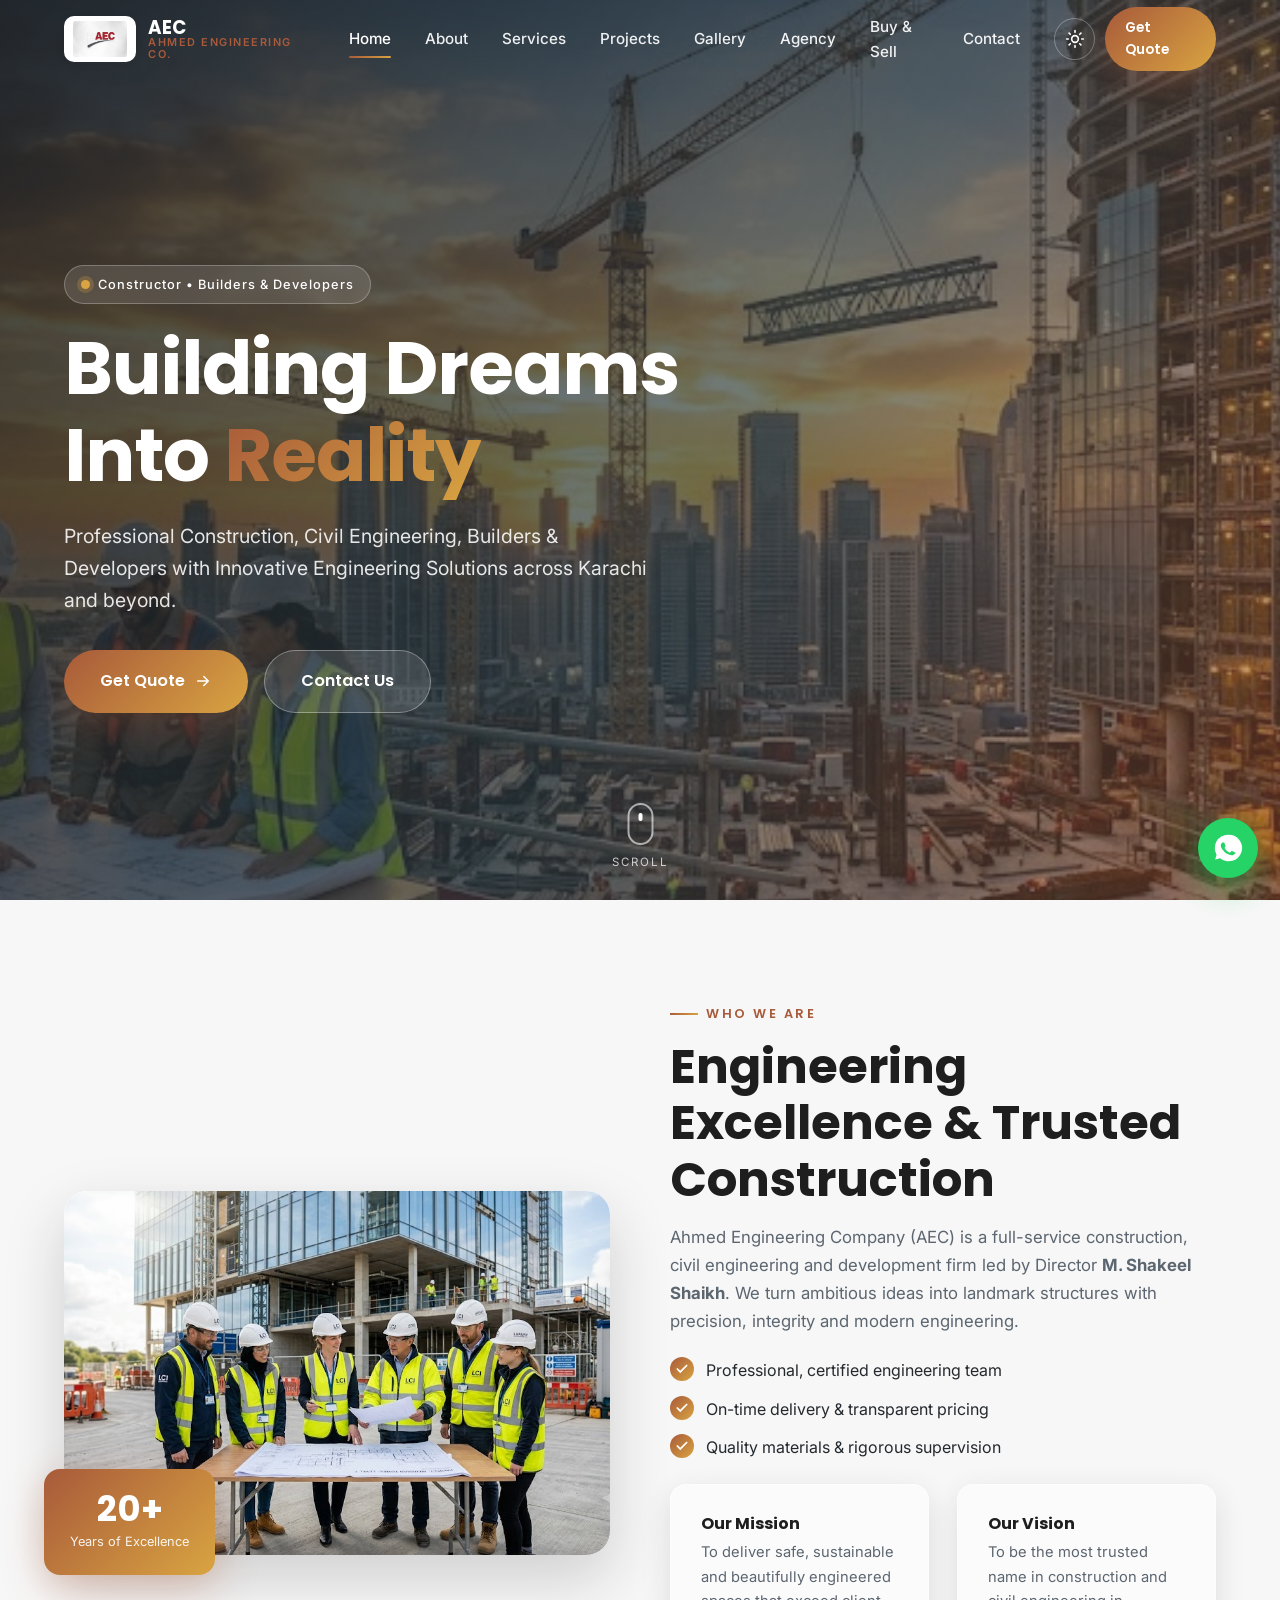
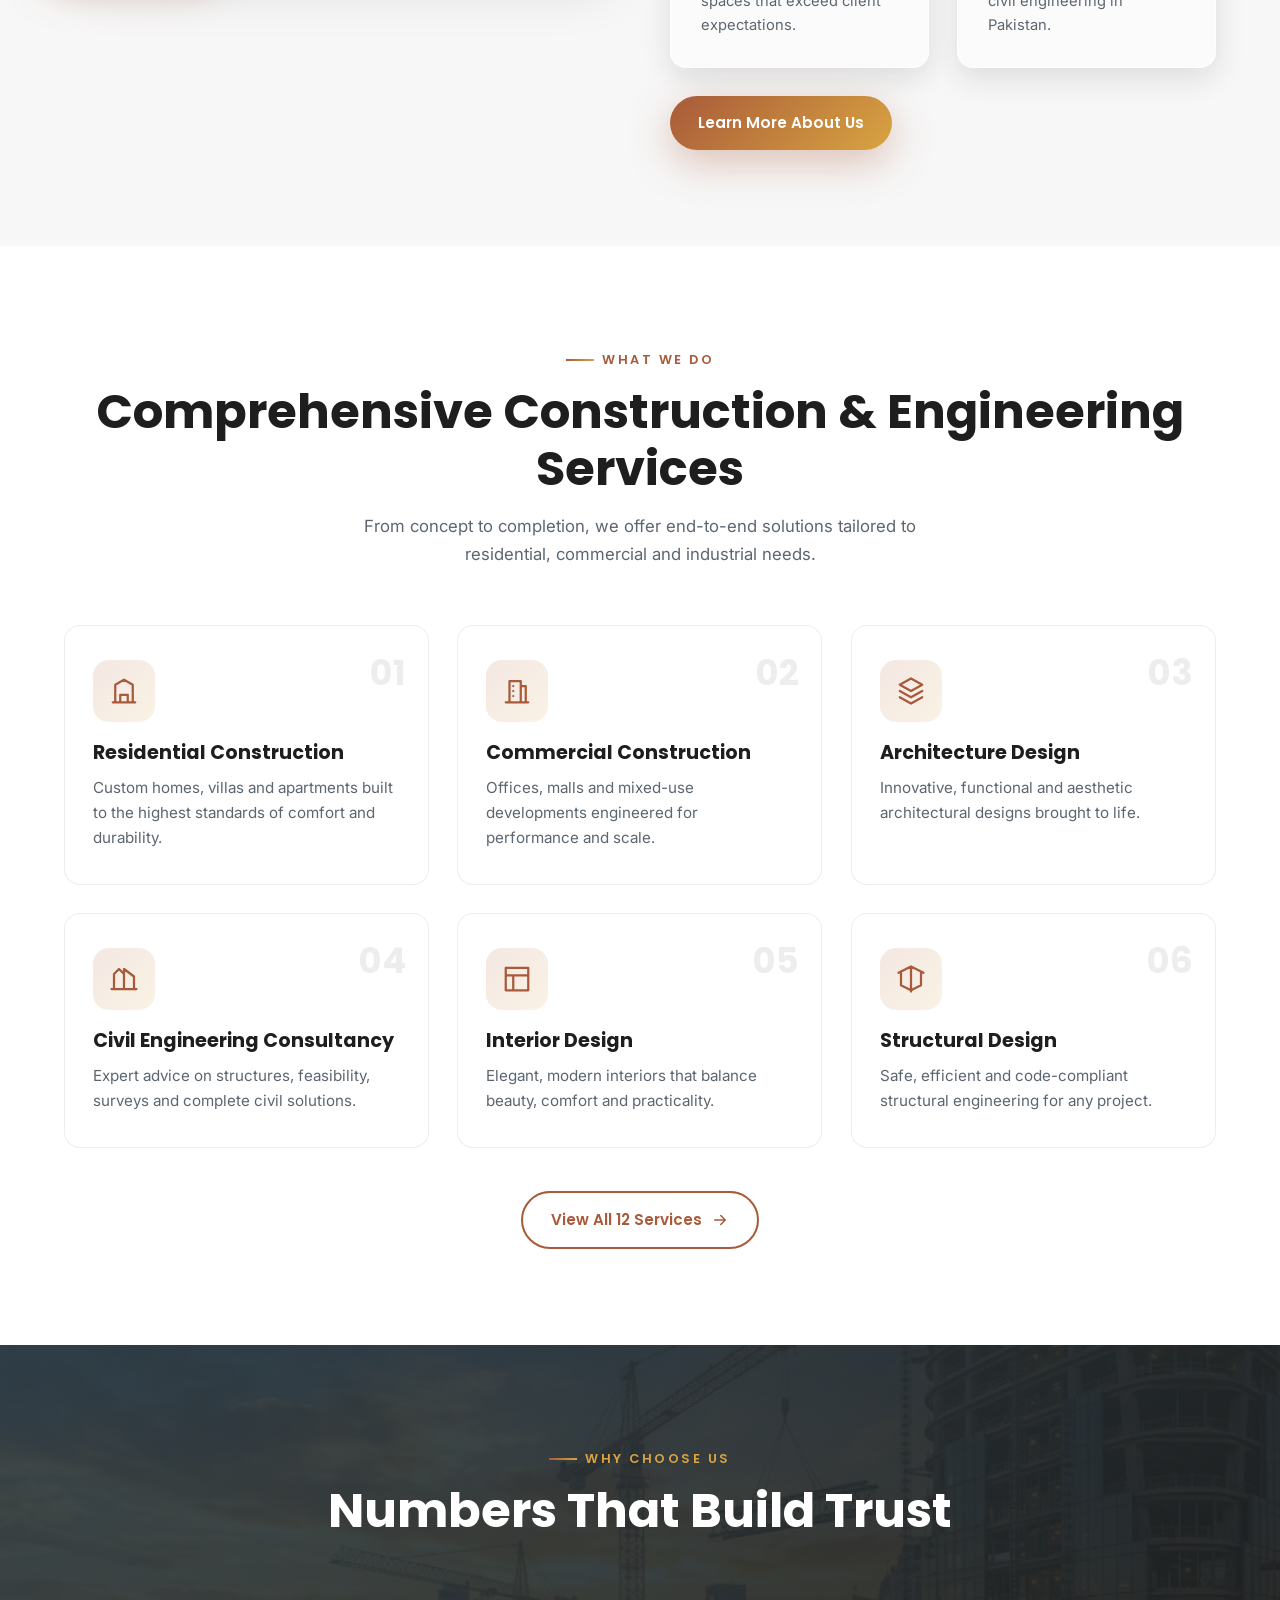
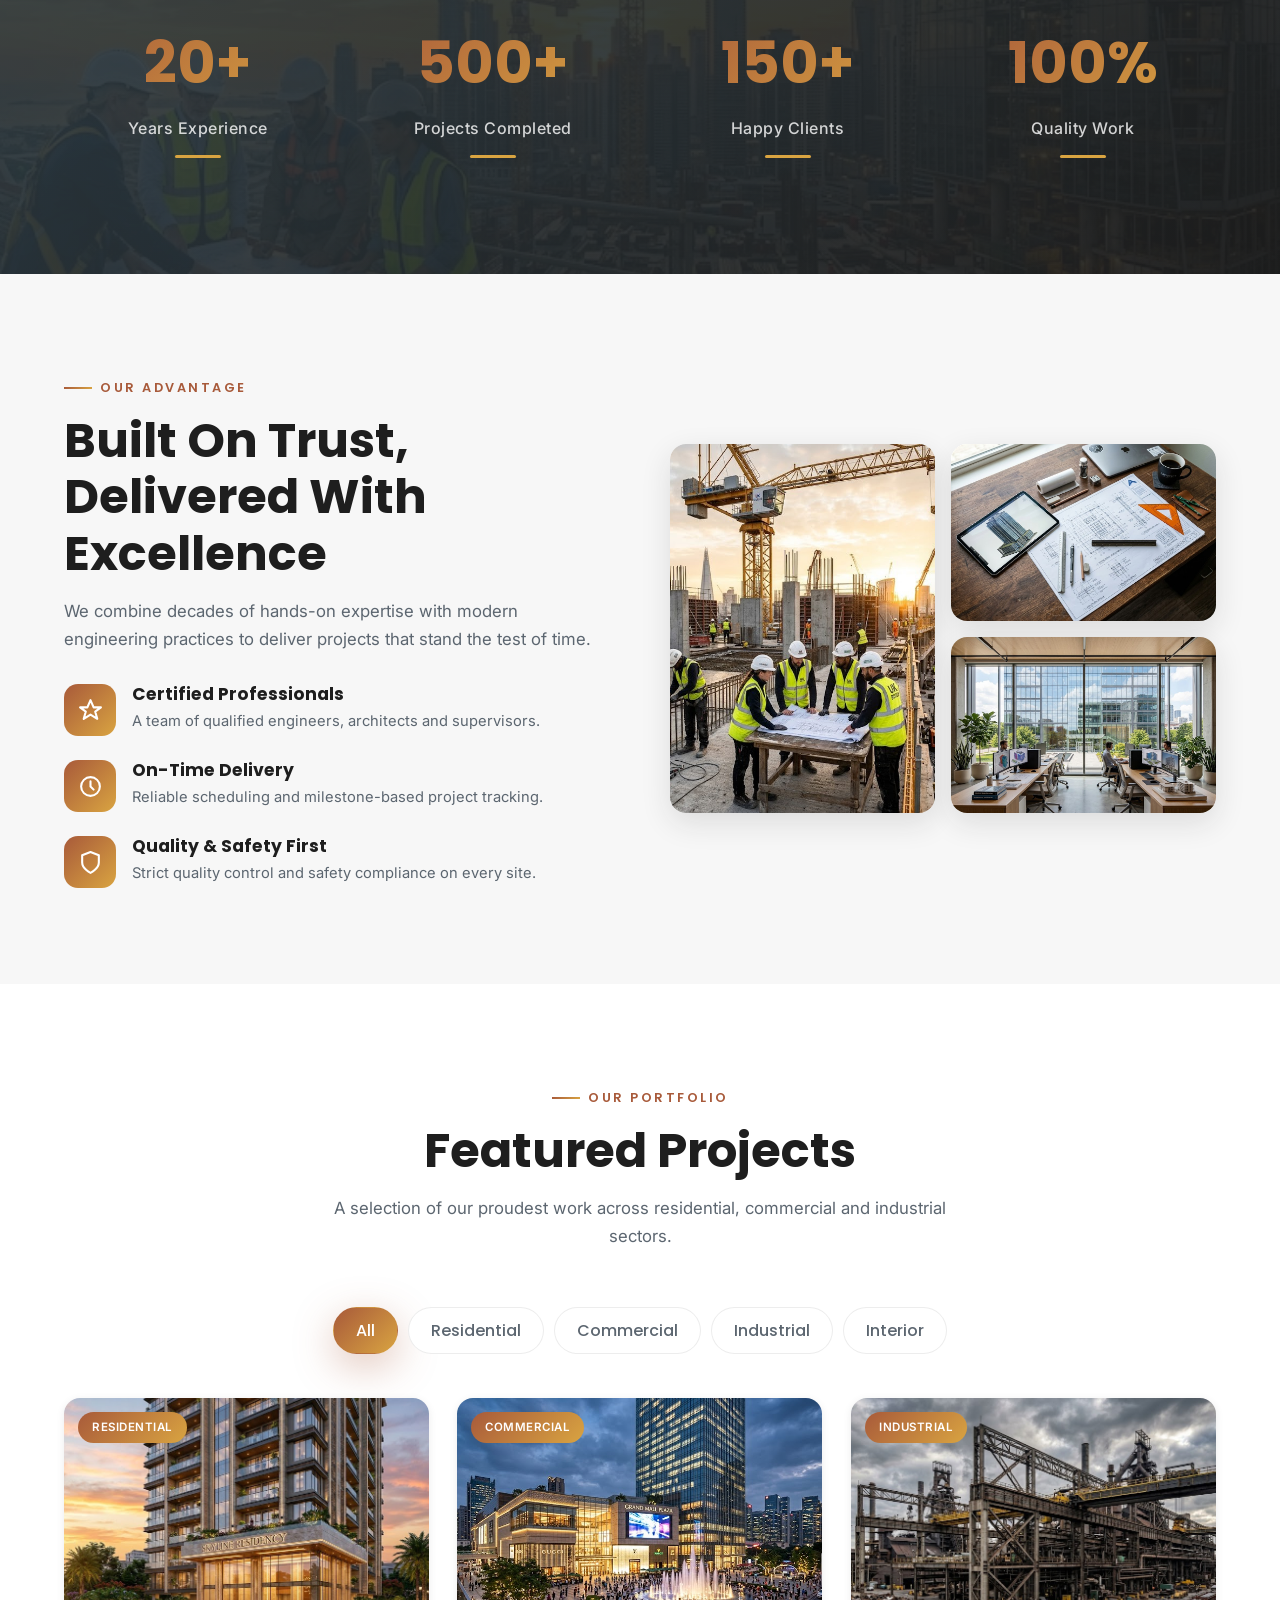
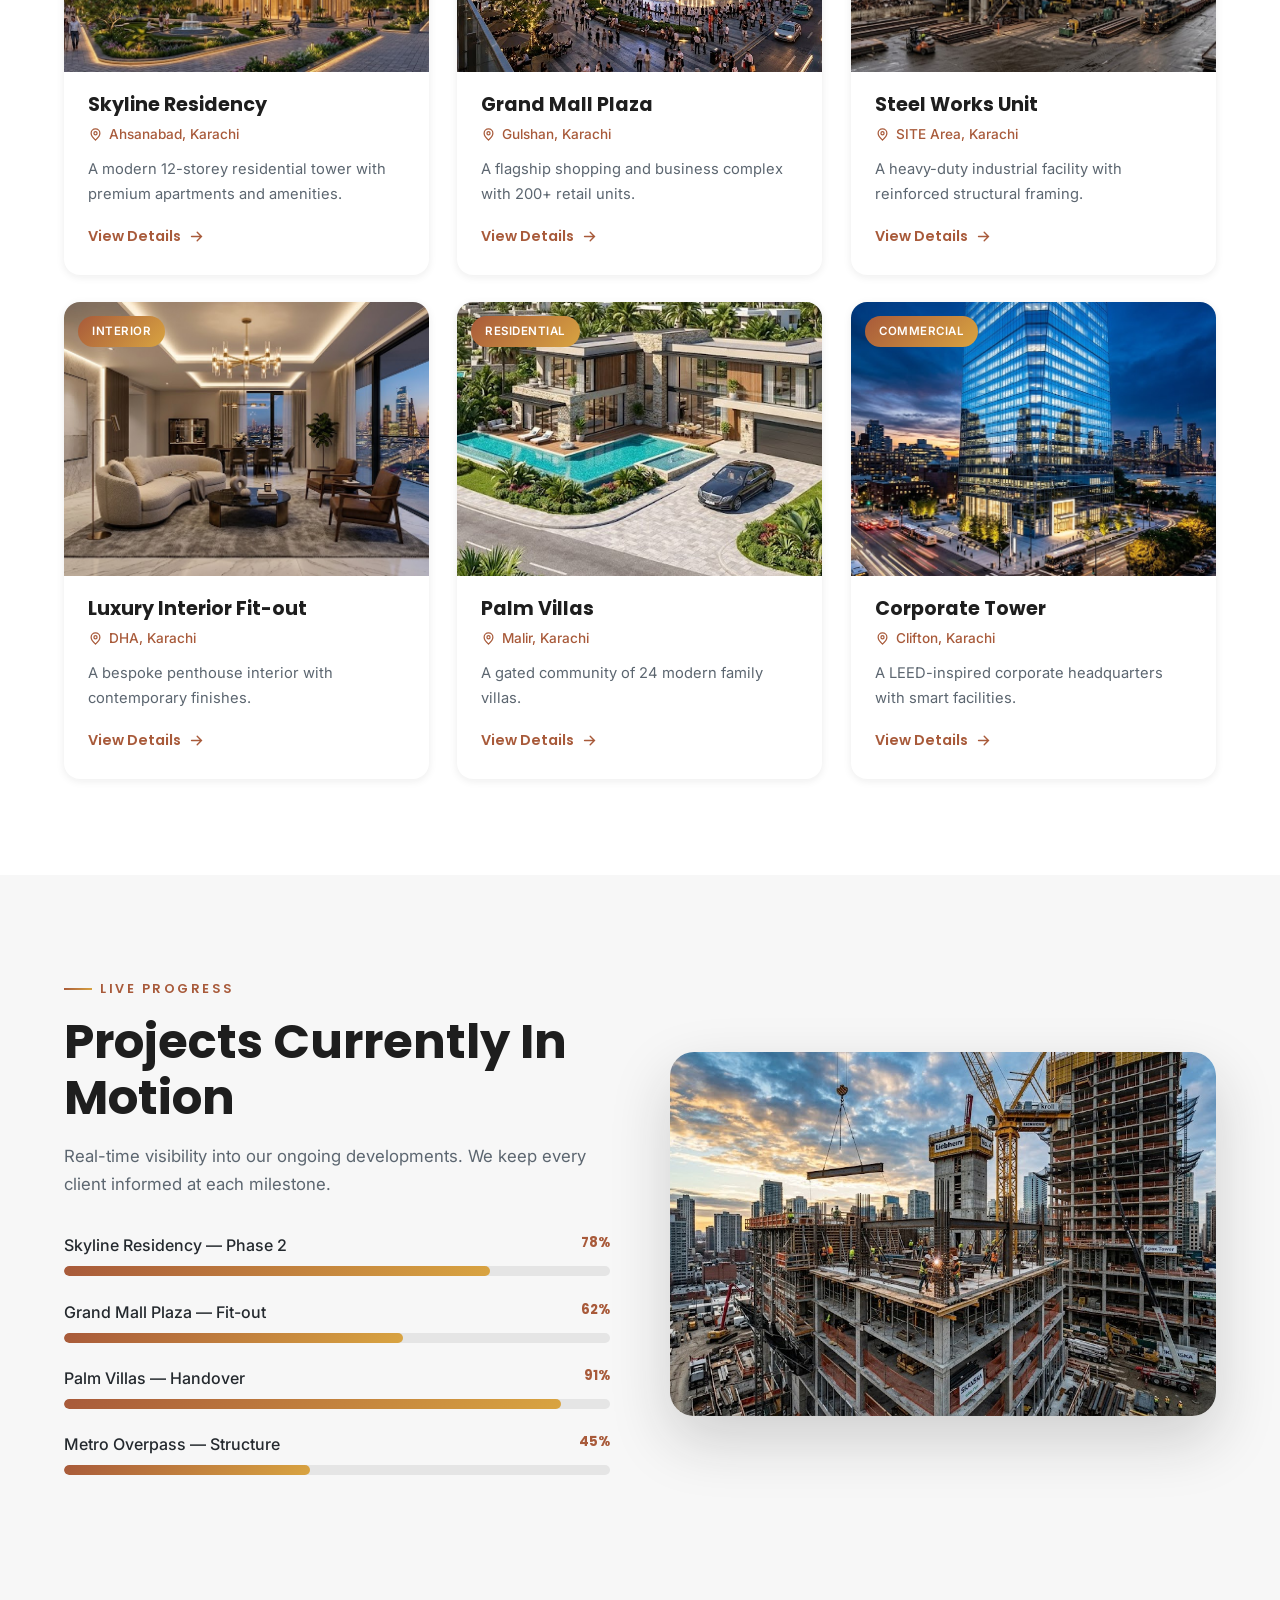
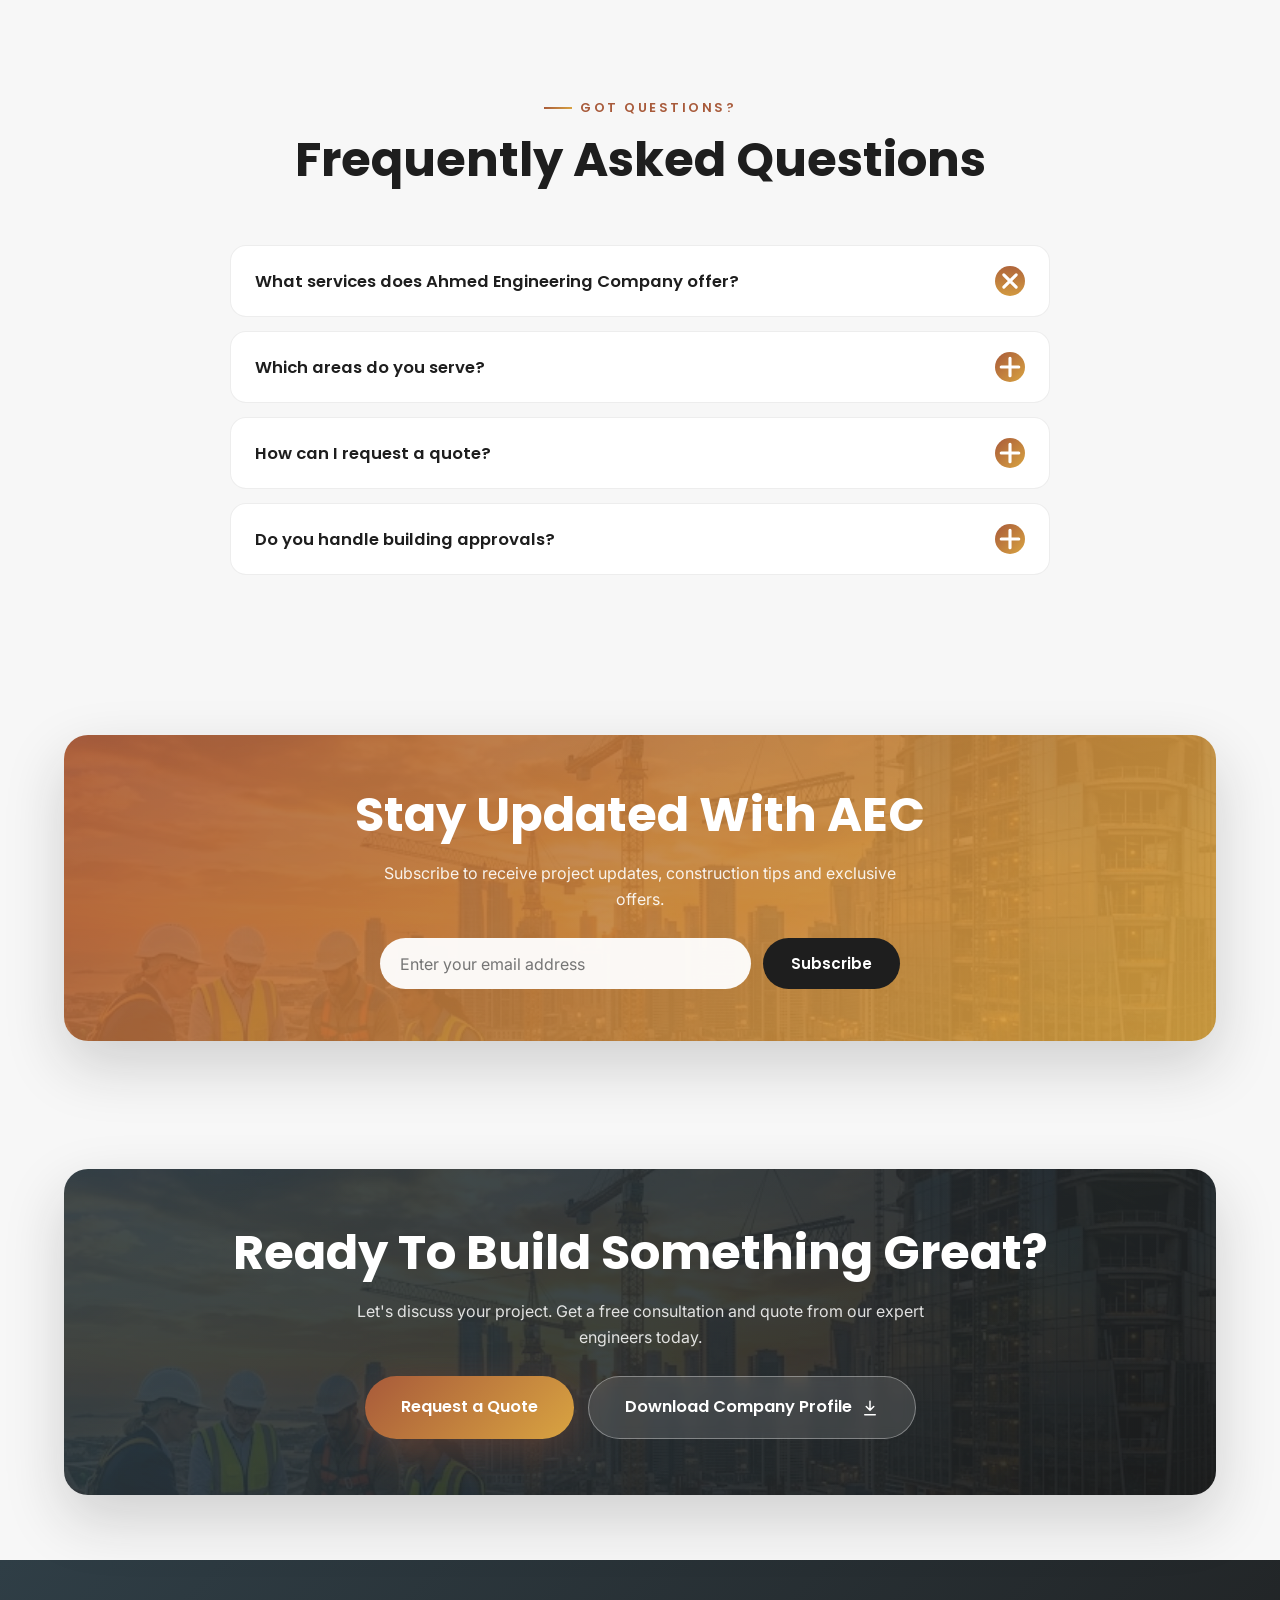
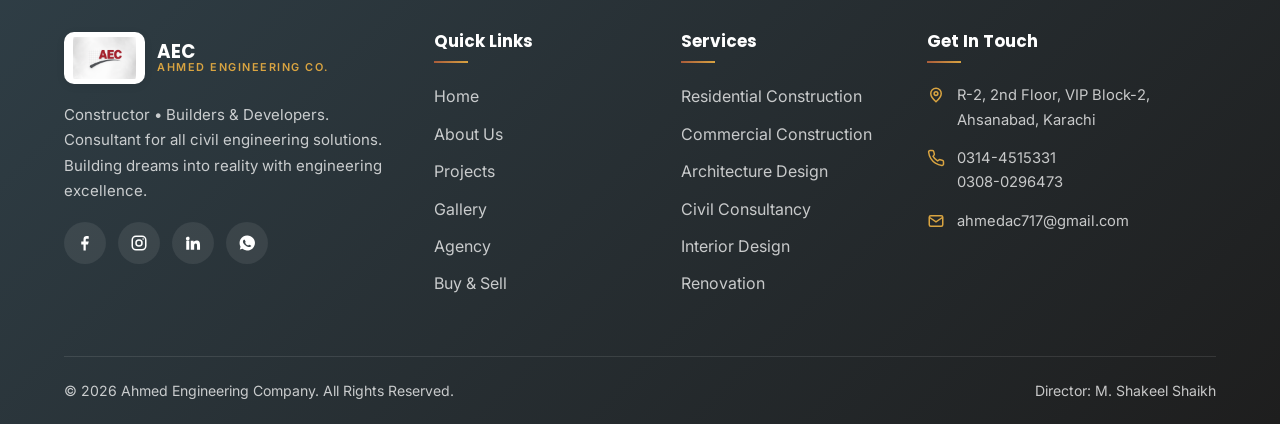
==== commit eb664cce: "add loading animation" ====
--- a/index.html
+++ b/index.html
@@ -28,10 +28,22 @@
 
   <!-- ============ PRELOADER ============ -->
   <div id="preloader">
-    <div class="preloader-inner">
-      <img src="images/logo.png" alt="Ahmed Engineering Company logo" class="preloader-logo" />
-      <div class="loader-bar"><span></span></div>
-      <div class="preloader-text">LOADING</div>
+    <div class="loader-wrapper">
+      <div class="loader-container">
+        <div class="outer-ring"></div>
+        <div class="orbit-particle"></div>
+        <div class="grid-overlay"></div>
+        <svg class="house-svg" viewBox="0 0 100 100" xmlns="http://www.w3.org/2000/svg">
+          <line class="guide-lines" x1="10" y1="82" x2="90" y2="82" />
+          <line class="guide-lines" x1="50" y1="10" x2="50" y2="90" />
+          <path class="blueprint-line wall-lines" d="M 22 82 H 78 V 48 H 22 Z" />
+          <path class="blueprint-line roof-lines" d="M 16 48 L 50 20 L 84 48" />
+          <path class="blueprint-line detail-lines" d="M 43 82 V 62 H 57 V 82" />
+          <path class="blueprint-line detail-lines" d="M 28 56 H 38 V 66 H 28 Z" />
+          <path class="blueprint-line detail-lines" d="M 62 56 H 72 V 66 H 62 Z" />
+        </svg>
+      </div>
+      <div class="brand-name">Ahmed Engineering Co.</div>
     </div>
   </div>
 
--- a/css/style.css
+++ b/css/style.css
@@ -112,24 +112,104 @@
 .divider-line { height: 1px; background: var(--border); border: 0; }
 
 /* ------------------------- 4. PRELOADER ---------------------------- */
+/* Premium blueprint-house loader — themed with AEC brand colors.
+   Local vars keep the loader self-contained and easy to retune. */
 #preloader {
+  --ld-primary: var(--primary);          /* terracotta */
+  --ld-accent: var(--accent);            /* gold */
+  --ld-glow: rgba(168, 90, 58, 0.4);
+  --ld-accent-soft: rgba(217, 164, 65, 0.15);
   position: fixed; inset: 0; z-index: 9999;
   display: grid; place-items: center;
   background: var(--grad-dark);
   transition: opacity 0.6s ease, visibility 0.6s ease;
 }
 #preloader.hidden { opacity: 0; visibility: hidden; }
-.preloader-inner { display: grid; place-items: center; gap: 22px; }
-.preloader-logo {
-  width: 130px; filter: drop-shadow(0 8px 24px rgba(0,0,0,0.4));
-  animation: floaty 2.4s ease-in-out infinite;
-  background: #fff; padding: 10px 16px; border-radius: 12px;
-}
-.loader-bar { width: 190px; height: 4px; border-radius: 4px; background: rgba(255,255,255,0.15); overflow: hidden; }
-.loader-bar span { display: block; height: 100%; width: 40%; background: var(--grad-primary); border-radius: 4px; animation: loaderMove 1.1s ease-in-out infinite; }
-.preloader-text { color: rgba(255,255,255,0.7); font-family: var(--font-head); letter-spacing: 4px; font-size: 0.75rem; }
-@keyframes loaderMove { 0% { transform: translateX(-120%); } 100% { transform: translateX(360%); } }
-@keyframes floaty { 0%,100% { transform: translateY(0); } 50% { transform: translateY(-10px); } }
+
+.loader-wrapper {
+  display: flex; flex-direction: column; align-items: center; justify-content: center;
+  position: relative;
+}
+.loader-container {
+  position: relative; width: 220px; height: 220px;
+  display: flex; align-items: center; justify-content: center;
+}
+
+/* Rotating outer glow ring */
+.outer-ring {
+  position: absolute; width: 100%; height: 100%; border-radius: 50%;
+  border: 1.5px solid var(--ld-accent-soft);
+  border-top: 1.5px solid var(--ld-primary);
+  border-right: 1.5px solid var(--ld-accent);
+  filter: drop-shadow(0 0 8px var(--ld-glow));
+  animation: rotateRing 3.5s linear infinite;
+}
+
+/* Subtle architectural grid overlay */
+.grid-overlay {
+  position: absolute; width: 180px; height: 180px; border-radius: 50%;
+  background-image:
+    linear-gradient(rgba(217, 164, 65, 0.06) 1px, transparent 1px),
+    linear-gradient(90deg, rgba(217, 164, 65, 0.06) 1px, transparent 1px);
+  background-size: 15px 15px; background-position: center;
+  opacity: 0; animation: ldFadeIn 0.8s ease-out forwards 0.2s;
+}
+
+/* Orbiting particle */
+.orbit-particle {
+  position: absolute; width: 100%; height: 100%; border-radius: 50%;
+  animation: rotateRing 2.5s cubic-bezier(0.4, 0, 0.2, 1) infinite;
+}
+.orbit-particle::before {
+  content: ''; position: absolute; top: 18px; left: 50%; transform: translateX(-50%);
+  width: 4px; height: 4px; background-color: var(--ld-accent); border-radius: 50%;
+  box-shadow: 0 0 10px var(--ld-accent), 0 0 18px var(--ld-primary);
+}
+
+/* Blueprint SVG house */
+.house-svg {
+  width: 120px; height: 120px; z-index: 2;
+  filter: drop-shadow(0 0 10px rgba(168, 90, 58, 0.5));
+  animation: ldPulse 3s ease-in-out infinite 2.8s;
+}
+.blueprint-line { fill: none; stroke-linecap: round; stroke-linejoin: round; }
+.wall-lines {
+  stroke: var(--ld-primary); stroke-width: 2;
+  stroke-dasharray: 200; stroke-dashoffset: 200;
+  animation: drawLines 1.2s cubic-bezier(0.4, 0, 0.2, 1) forwards 0.4s;
+}
+.roof-lines {
+  stroke: var(--ld-accent); stroke-width: 2.5;
+  stroke-dasharray: 180; stroke-dashoffset: 180;
+  animation: drawLines 1s cubic-bezier(0.4, 0, 0.2, 1) forwards 1.4s;
+}
+.detail-lines {
+  stroke: var(--white); stroke-width: 1.5;
+  stroke-dasharray: 100; stroke-dashoffset: 100;
+  animation: drawLines 0.8s cubic-bezier(0.4, 0, 0.2, 1) forwards 2.2s;
+}
+.guide-lines {
+  stroke: rgba(217, 164, 65, 0.35); stroke-width: 1; stroke-dasharray: 2 4;
+  opacity: 0; animation: ldFadeIn 0.5s ease forwards 0.2s;
+}
+
+/* Brand text under the loader */
+.brand-name {
+  margin-top: 32px; font-size: 1.1rem; font-weight: 600; color: var(--white);
+  font-family: var(--font-head); text-transform: uppercase; letter-spacing: 3px;
+  text-shadow: 0 0 12px var(--ld-glow), 0 0 24px rgba(217, 164, 65, 0.3);
+  opacity: 0; transform: translateY(8px);
+  animation: fadeUpText 1s cubic-bezier(0.16, 1, 0.3, 1) forwards 2.6s;
+}
+
+@keyframes rotateRing { 0% { transform: rotate(0deg); } 100% { transform: rotate(360deg); } }
+@keyframes drawLines { to { stroke-dashoffset: 0; } }
+@keyframes ldFadeIn { to { opacity: 1; } }
+@keyframes fadeUpText { to { opacity: 1; transform: translateY(0); } }
+@keyframes ldPulse {
+  0%, 100% { transform: scale(1); filter: drop-shadow(0 0 10px rgba(168, 90, 58, 0.5)); }
+  50% { transform: scale(1.03); filter: drop-shadow(0 0 18px rgba(217, 164, 65, 0.8)); }
+}
 
 /* ------------------------- 5. NAVBAR ------------------------------- */
 .navbar {
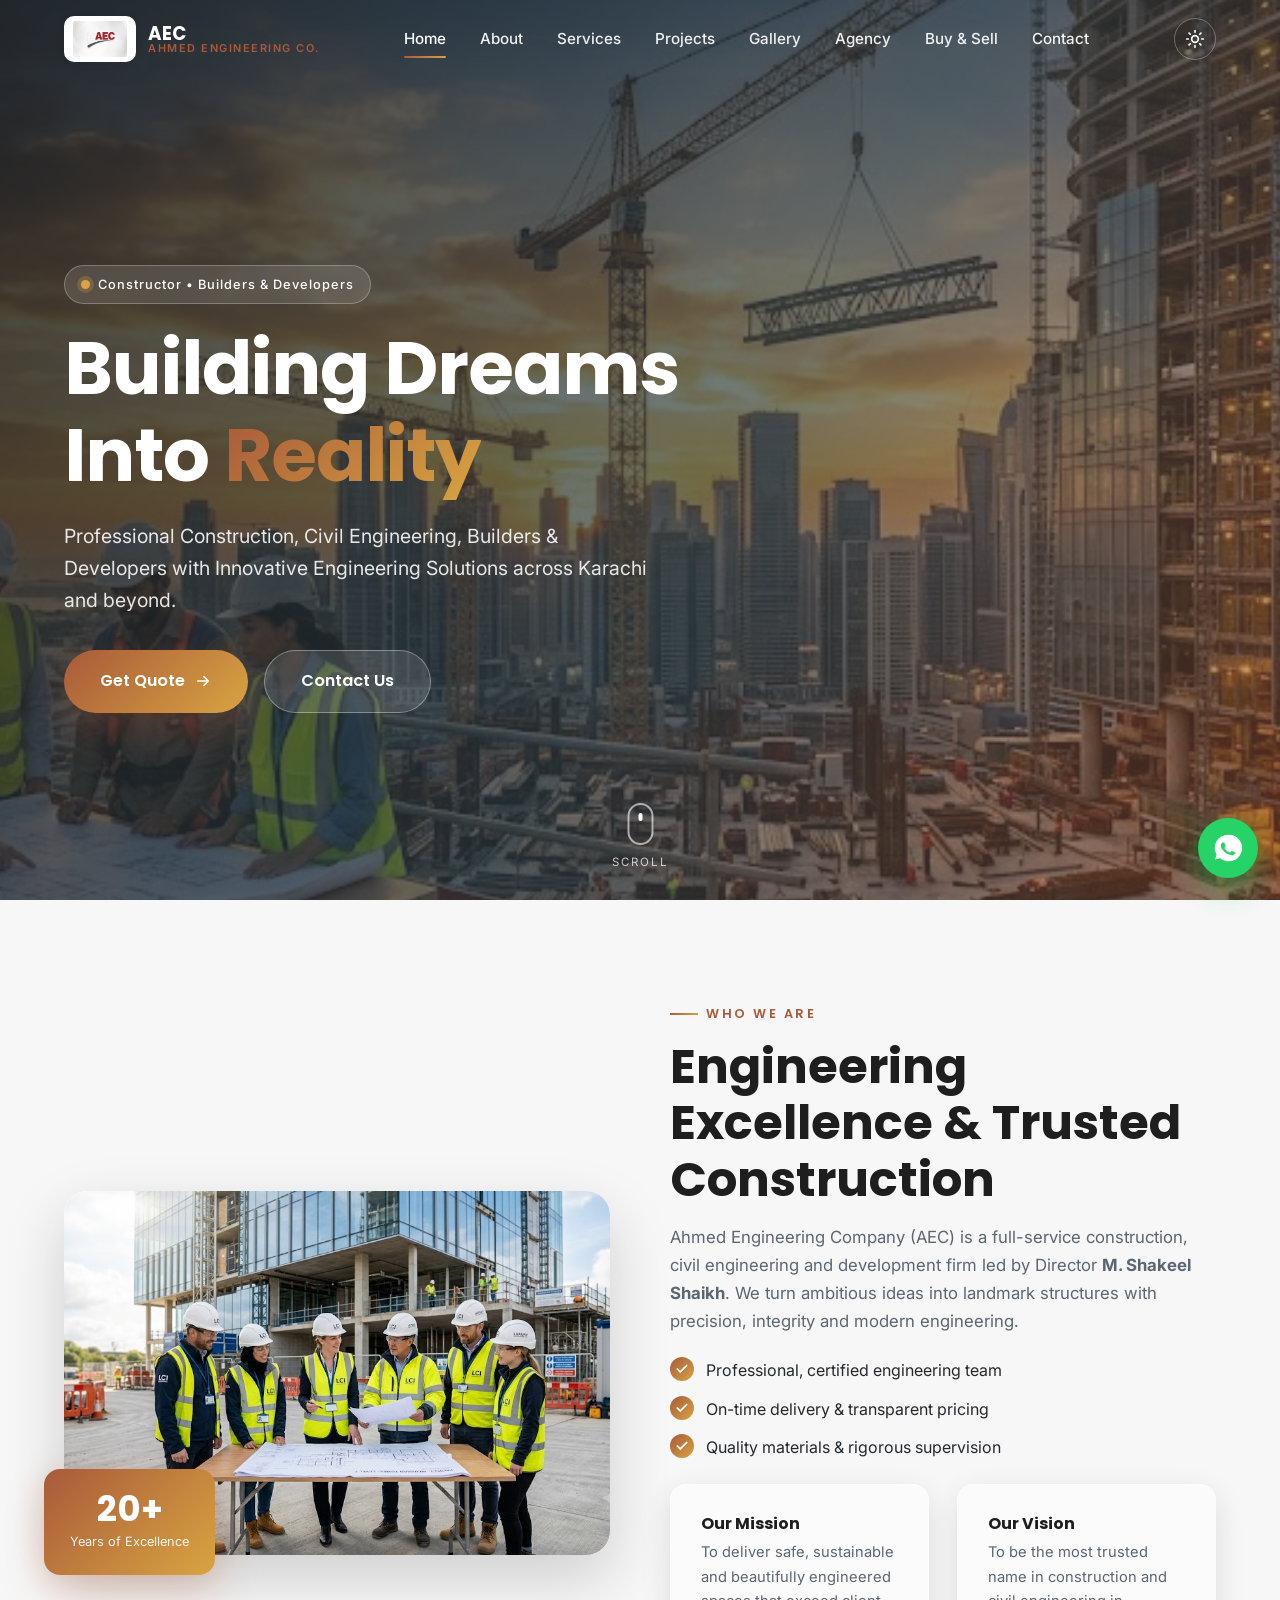
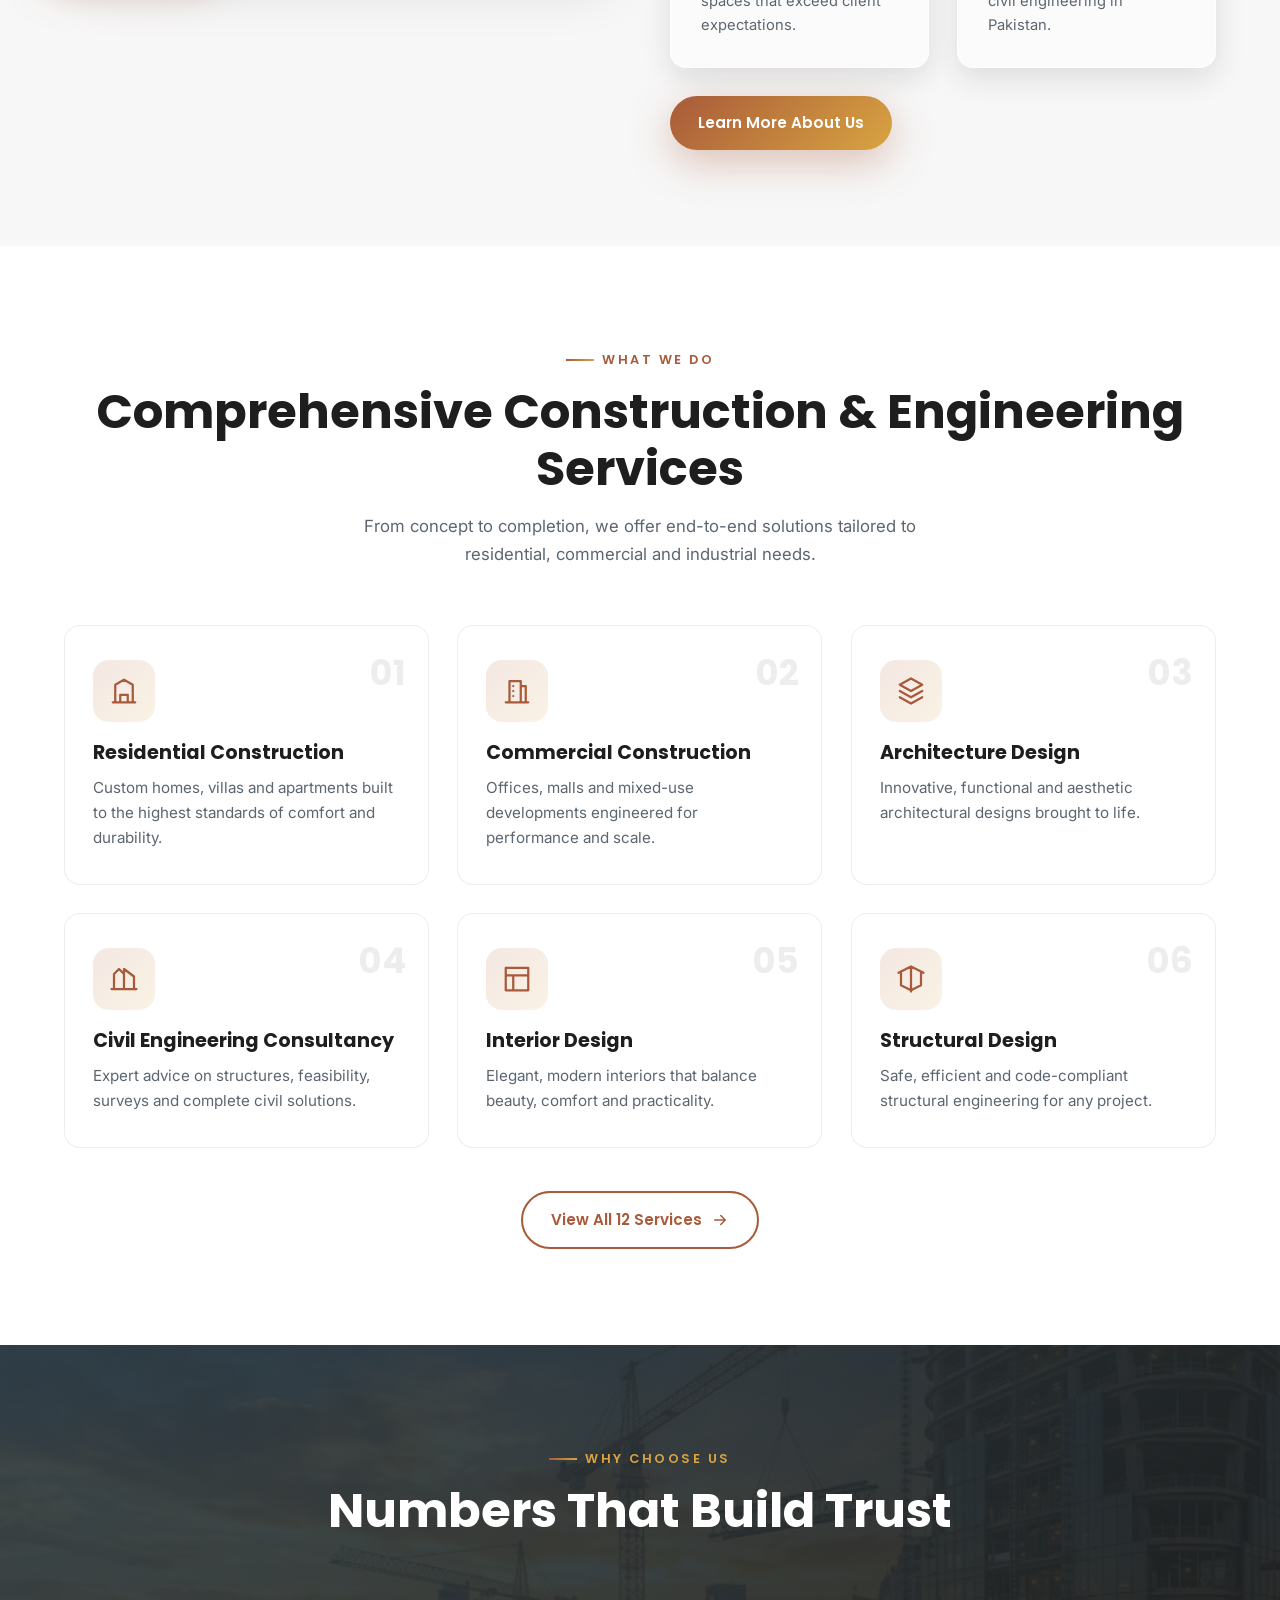
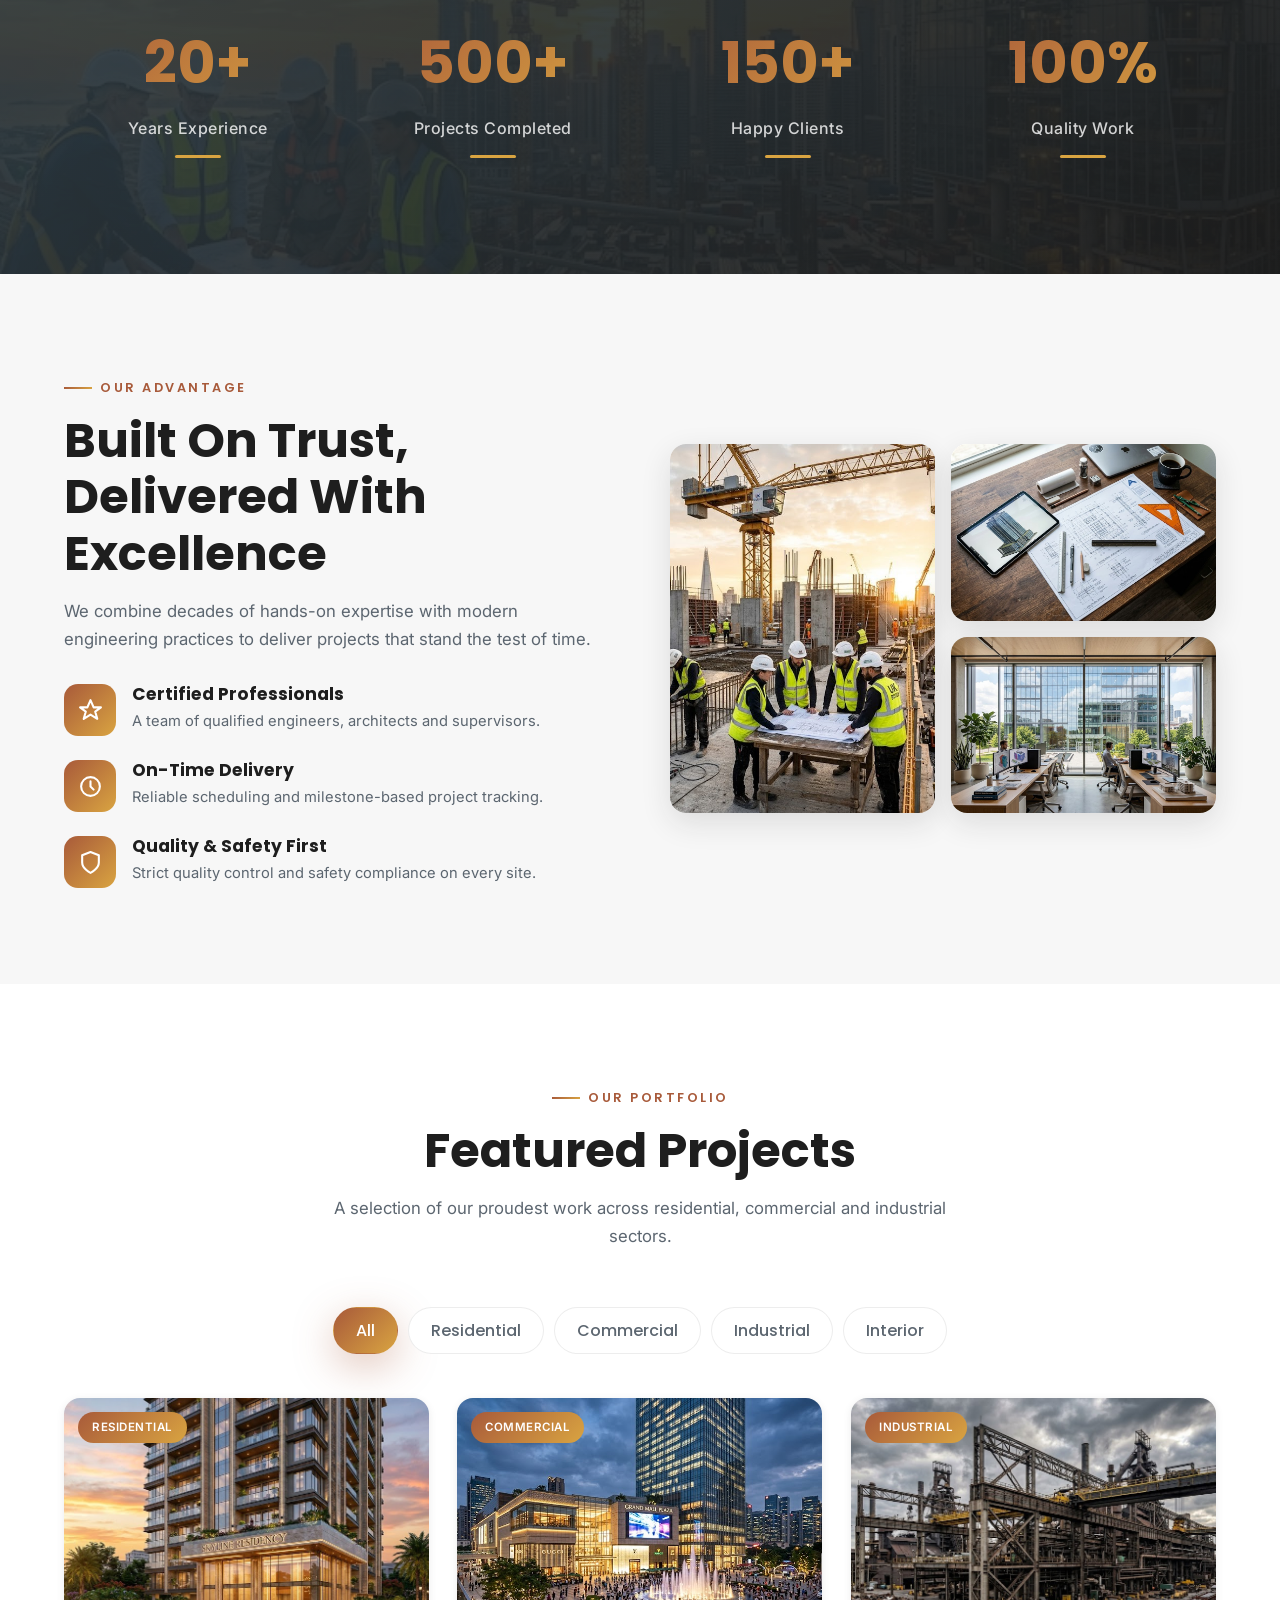
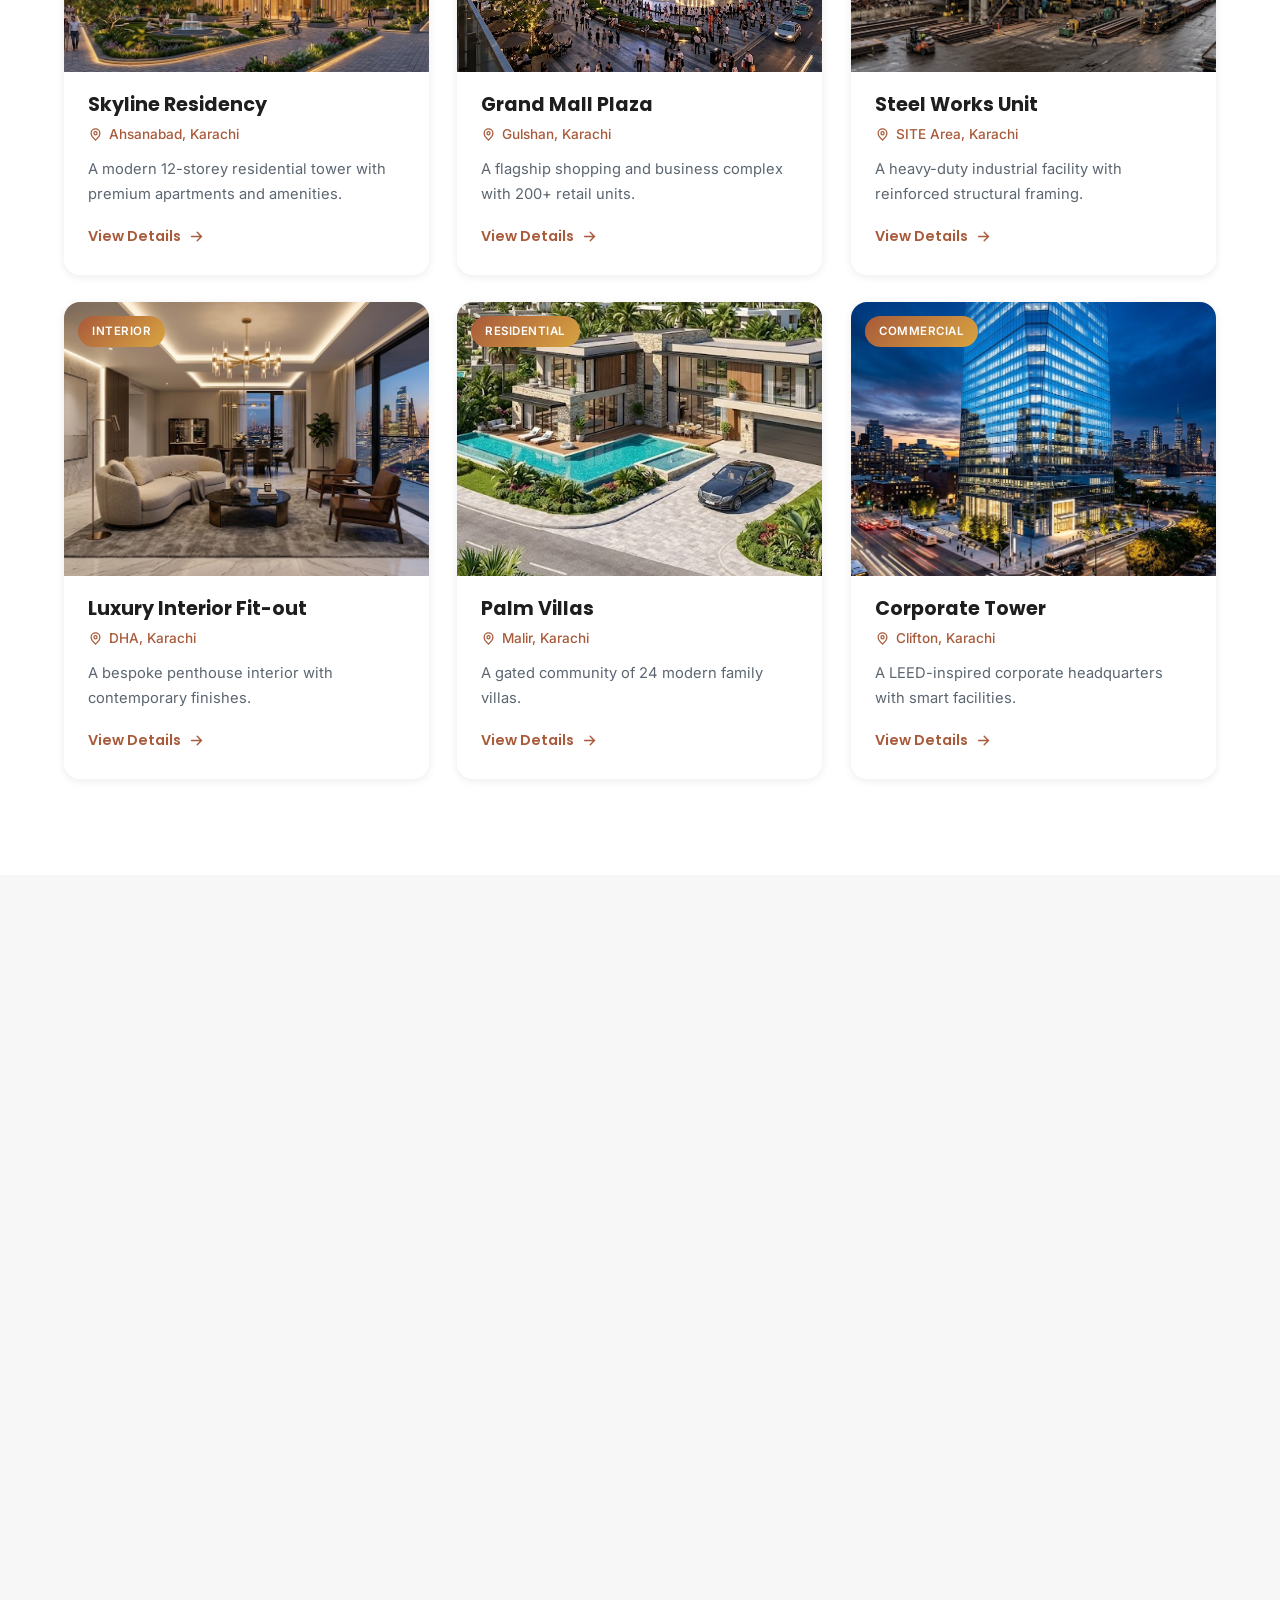
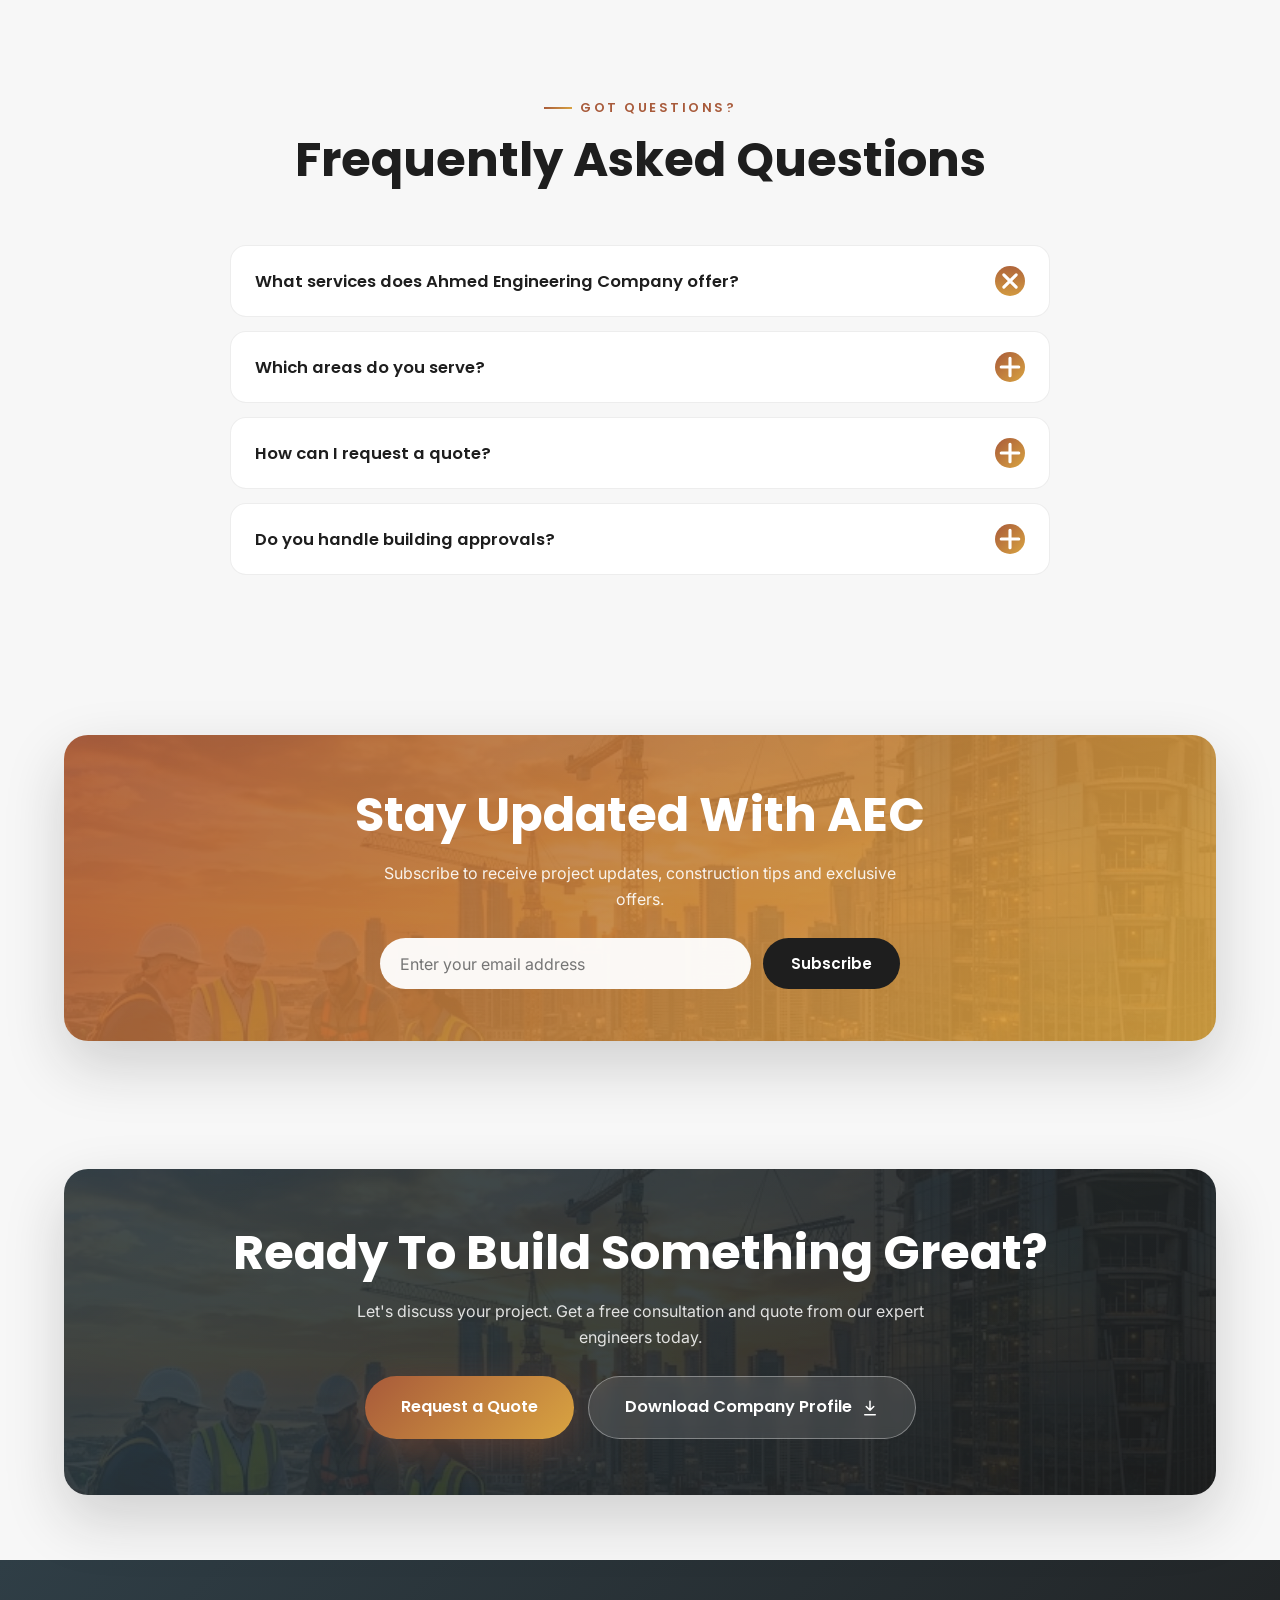
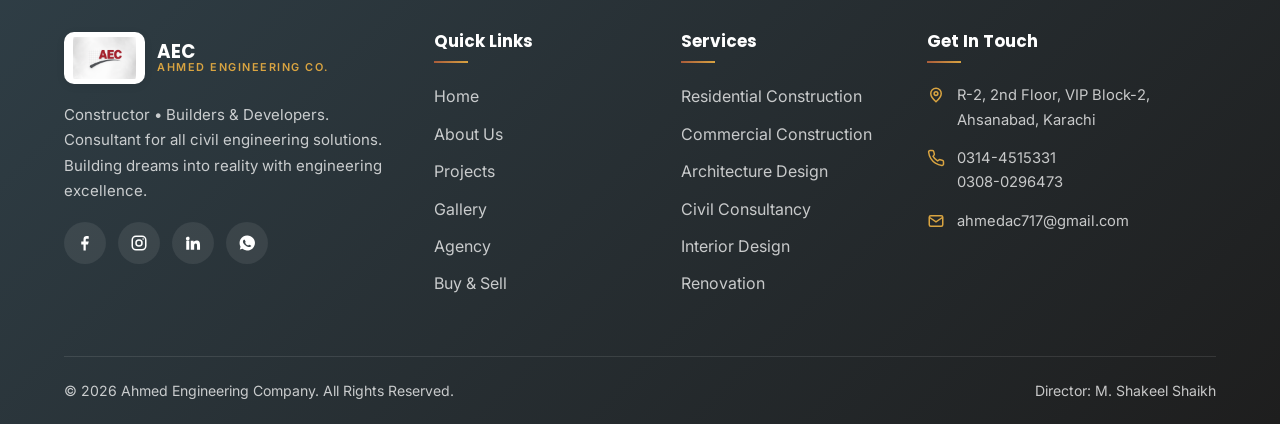
==== commit 98b3a389: "loading animation fast and mobile navbar" ====
--- a/index.html
+++ b/index.html
@@ -24,7 +24,7 @@
   <link rel="stylesheet" href="css/style.css" />
   <link rel="stylesheet" href="css/responsive.css" />
 </head>
-<body>
+<body class="is-loading">
 
   <!-- ============ PRELOADER ============ -->
   <div id="preloader">
@@ -73,8 +73,7 @@
         <button class="nav-icon-btn theme-toggle" aria-label="Toggle dark mode" title="Toggle theme">
           <svg viewBox="0 0 24 24" fill="none" stroke="currentColor" stroke-width="2" stroke-linecap="round" width="20" height="20"><circle cx="12" cy="12" r="4"/><path d="M12 2v2M12 20v2M4.9 4.9l1.4 1.4M17.7 17.7l1.4 1.4M2 12h2M20 12h2M4.9 19.1l1.4-1.4M17.7 6.3l1.4-1.4"/></svg>
         </button>
-        <a href="#" class="btn btn-sm nav-cta" data-modal-open="quoteModal">Get Quote</a>
-        <button class="hamburger" aria-label="Open menu" aria-expanded="false">
+        <button class="hamburger" type="button" aria-label="Open menu" aria-expanded="false" aria-controls="mobileMenu">
           <span></span><span></span><span></span>
         </button>
       </div>
@@ -82,7 +81,7 @@
   </header>
 
   <!-- ============ MOBILE MENU ============ -->
-  <nav class="mobile-menu" aria-label="Mobile">
+  <nav class="mobile-menu" id="mobileMenu" aria-label="Mobile" aria-hidden="true">
     <a href="index.html">Home</a>
     <a href="about.html">About</a>
     <a href="services.html">Services</a>
@@ -90,7 +89,7 @@
     <a href="gallery.html">Gallery</a>
     <a href="agency.html">Agency</a>
     <a href="buy-sell.html">Buy &amp; Sell</a>
-    <a href="contact.html">Contact</a>
+    <a href="https://wa.me/923080296473" target="_blank" rel="noopener">Contact</a>
     <a href="#" class="btn" data-modal-open="quoteModal">Request a Quote</a>
   </nav>
 
@@ -425,7 +424,7 @@
             <a href="#" aria-label="Facebook"><svg viewBox="0 0 24 24" fill="currentColor"><path d="M13 22v-8h3l1-4h-4V8c0-1 .3-1.7 1.8-1.7H17V2.9C16.5 2.8 15.4 2.7 14.2 2.7 11.7 2.7 10 4.2 10 7.1V10H7v4h3v8z"/></svg></a>
             <a href="#" aria-label="Instagram"><svg viewBox="0 0 24 24" fill="none" stroke="currentColor" stroke-width="2"><rect x="3" y="3" width="18" height="18" rx="5"/><circle cx="12" cy="12" r="4"/><circle cx="17.5" cy="6.5" r="1" fill="currentColor" stroke="none"/></svg></a>
             <a href="#" aria-label="LinkedIn"><svg viewBox="0 0 24 24" fill="currentColor"><path d="M4.98 3.5A2.5 2.5 0 002.5 6a2.5 2.5 0 005 0 2.5 2.5 0 00-2.52-2.5zM3 8.98h4V21H3zM9 8.98h3.8v1.64h.05c.53-1 1.83-2.06 3.76-2.06 4.02 0 4.76 2.64 4.76 6.08V21h-4v-5.3c0-1.26-.02-2.9-1.77-2.9-1.77 0-2.04 1.38-2.04 2.8V21H9z"/></svg></a>
-            <a href="https://wa.me/923144515331" aria-label="WhatsApp"><svg viewBox="0 0 24 24" fill="currentColor"><path d="M12 2a10 10 0 00-8.6 15l-1 3.6 3.7-1A10 10 0 1012 2zm5.3 14.2c-.2.6-1.3 1.2-1.8 1.2s-1.2.2-3.7-.9-4-3.6-4.2-3.8-1-1.3-1-2.5.6-1.8.9-2.1c.2-.2.5-.3.7-.3h.5c.2 0 .4 0 .6.5l.8 2c.1.2.1.4 0 .5l-.4.6c-.2.2-.3.4-.1.7s.7 1.2 1.5 1.9c1 .9 1.8 1.1 2.1 1.3s.4.1.6-.1l.7-.8c.2-.2.4-.2.6-.1l1.9.9c.2.1.4.2.5.3s.1.7-.1 1.3z"/></svg></a>
+            <a href="https://wa.me/923080296473" aria-label="WhatsApp"><svg viewBox="0 0 24 24" fill="currentColor"><path d="M12 2a10 10 0 00-8.6 15l-1 3.6 3.7-1A10 10 0 1012 2zm5.3 14.2c-.2.6-1.3 1.2-1.8 1.2s-1.2.2-3.7-.9-4-3.6-4.2-3.8-1-1.3-1-2.5.6-1.8.9-2.1c.2-.2.5-.3.7-.3h.5c.2 0 .4 0 .6.5l.8 2c.1.2.1.4 0 .5l-.4.6c-.2.2-.3.4-.1.7s.7 1.2 1.5 1.9c1 .9 1.8 1.1 2.1 1.3s.4.1.6-.1l.7-.8c.2-.2.4-.2.6-.1l1.9.9c.2.1.4.2.5.3s.1.7-.1 1.3z"/></svg></a>
           </div>
         </div>
         <div>
@@ -467,7 +466,7 @@
   </footer>
 
   <!-- ============ WHATSAPP FLOAT ============ -->
-  <a class="whatsapp-float" href="https://wa.me/923144515331?text=Hello%20Ahmed%20Engineering%20Company%2C%20I%20need%20information%20about%20your%20construction%20services." target="_blank" rel="noopener" aria-label="Chat on WhatsApp">
+  <a class="whatsapp-float" href="https://wa.me/923080296473?text=Hello%20Ahmed%20Engineering%20Company%2C%20I%20need%20information%20about%20your%20construction%20services." target="_blank" rel="noopener" aria-label="Chat on WhatsApp">
     <span class="wa-tip">Chat with us</span>
     <svg viewBox="0 0 24 24" fill="currentColor"><path d="M12 2a10 10 0 00-8.6 15l-1 3.6 3.7-1A10 10 0 1012 2zm5.3 14.2c-.2.6-1.3 1.2-1.8 1.2s-1.2.2-3.7-.9-4-3.6-4.2-3.8-1-1.3-1-2.5.6-1.8.9-2.1c.2-.2.5-.3.7-.3h.5c.2 0 .4 0 .6.5l.8 2c.1.2.1.4 0 .5l-.4.6c-.2.2-.3.4-.1.7s.7 1.2 1.5 1.9c1 .9 1.8 1.1 2.1 1.3s.4.1.6-.1l.7-.8c.2-.2.4-.2.6-.1l1.9.9c.2.1.4.2.5.3s.1.7-.1 1.3z"/></svg>
   </a>
--- a/css/style.css
+++ b/css/style.css
@@ -113,6 +113,7 @@
 
 /* ------------------------- 4. PRELOADER ---------------------------- */
 /* Premium blueprint-house loader — themed with AEC brand colors.
+   Tuned for a fast (~1.2s) build-up with GPU-accelerated transform/opacity.
    Local vars keep the loader self-contained and easy to retune. */
 #preloader {
   --ld-primary: var(--primary);          /* terracotta */
@@ -122,16 +123,22 @@
   position: fixed; inset: 0; z-index: 9999;
   display: grid; place-items: center;
   background: var(--grad-dark);
-  transition: opacity 0.6s ease, visibility 0.6s ease;
-}
-#preloader.hidden { opacity: 0; visibility: hidden; }
+  opacity: 1;
+  transition: opacity 0.5s cubic-bezier(0.4, 0, 0.2, 1), visibility 0.5s linear;
+  will-change: opacity;
+}
+/* Fade the whole loader out — pure opacity so it stays on the GPU */
+#preloader.hidden { opacity: 0; visibility: hidden; pointer-events: none; }
+/* Prevent background scroll flashing while the loader is on screen */
+body.is-loading { overflow: hidden; }
 
 .loader-wrapper {
   display: flex; flex-direction: column; align-items: center; justify-content: center;
   position: relative;
+  animation: ldWrapIn 0.5s cubic-bezier(0.16, 1, 0.3, 1) both;
 }
 .loader-container {
-  position: relative; width: 220px; height: 220px;
+  position: relative; width: 200px; height: 200px;
   display: flex; align-items: center; justify-content: center;
 }
 
@@ -142,73 +149,77 @@
   border-top: 1.5px solid var(--ld-primary);
   border-right: 1.5px solid var(--ld-accent);
   filter: drop-shadow(0 0 8px var(--ld-glow));
-  animation: rotateRing 3.5s linear infinite;
+  animation: rotateRing 1.5s linear infinite;
+  will-change: transform;
 }
 
 /* Subtle architectural grid overlay */
 .grid-overlay {
-  position: absolute; width: 180px; height: 180px; border-radius: 50%;
+  position: absolute; width: 165px; height: 165px; border-radius: 50%;
   background-image:
     linear-gradient(rgba(217, 164, 65, 0.06) 1px, transparent 1px),
     linear-gradient(90deg, rgba(217, 164, 65, 0.06) 1px, transparent 1px);
   background-size: 15px 15px; background-position: center;
-  opacity: 0; animation: ldFadeIn 0.8s ease-out forwards 0.2s;
+  opacity: 0; animation: ldFadeIn 0.4s ease-out forwards 0.05s;
 }
 
 /* Orbiting particle */
 .orbit-particle {
   position: absolute; width: 100%; height: 100%; border-radius: 50%;
-  animation: rotateRing 2.5s cubic-bezier(0.4, 0, 0.2, 1) infinite;
+  animation: rotateRing 1.15s cubic-bezier(0.4, 0, 0.2, 1) infinite;
+  will-change: transform;
 }
 .orbit-particle::before {
-  content: ''; position: absolute; top: 18px; left: 50%; transform: translateX(-50%);
+  content: ''; position: absolute; top: 16px; left: 50%; transform: translateX(-50%);
   width: 4px; height: 4px; background-color: var(--ld-accent); border-radius: 50%;
   box-shadow: 0 0 10px var(--ld-accent), 0 0 18px var(--ld-primary);
 }
 
 /* Blueprint SVG house */
 .house-svg {
-  width: 120px; height: 120px; z-index: 2;
+  width: 116px; height: 116px; z-index: 2;
   filter: drop-shadow(0 0 10px rgba(168, 90, 58, 0.5));
-  animation: ldPulse 3s ease-in-out infinite 2.8s;
+  animation: ldPulse 2.2s ease-in-out infinite 1s;
+  will-change: transform;
 }
 .blueprint-line { fill: none; stroke-linecap: round; stroke-linejoin: round; }
 .wall-lines {
   stroke: var(--ld-primary); stroke-width: 2;
   stroke-dasharray: 200; stroke-dashoffset: 200;
-  animation: drawLines 1.2s cubic-bezier(0.4, 0, 0.2, 1) forwards 0.4s;
+  animation: drawLines 0.55s cubic-bezier(0.4, 0, 0.2, 1) forwards 0.1s;
 }
 .roof-lines {
   stroke: var(--ld-accent); stroke-width: 2.5;
   stroke-dasharray: 180; stroke-dashoffset: 180;
-  animation: drawLines 1s cubic-bezier(0.4, 0, 0.2, 1) forwards 1.4s;
+  animation: drawLines 0.45s cubic-bezier(0.4, 0, 0.2, 1) forwards 0.5s;
 }
 .detail-lines {
   stroke: var(--white); stroke-width: 1.5;
   stroke-dasharray: 100; stroke-dashoffset: 100;
-  animation: drawLines 0.8s cubic-bezier(0.4, 0, 0.2, 1) forwards 2.2s;
+  animation: drawLines 0.4s cubic-bezier(0.4, 0, 0.2, 1) forwards 0.85s;
 }
 .guide-lines {
   stroke: rgba(217, 164, 65, 0.35); stroke-width: 1; stroke-dasharray: 2 4;
-  opacity: 0; animation: ldFadeIn 0.5s ease forwards 0.2s;
+  opacity: 0; animation: ldFadeIn 0.3s ease forwards 0.05s;
 }
 
 /* Brand text under the loader */
 .brand-name {
-  margin-top: 32px; font-size: 1.1rem; font-weight: 600; color: var(--white);
+  margin-top: 30px; font-size: 1.05rem; font-weight: 600; color: var(--white);
   font-family: var(--font-head); text-transform: uppercase; letter-spacing: 3px;
   text-shadow: 0 0 12px var(--ld-glow), 0 0 24px rgba(217, 164, 65, 0.3);
   opacity: 0; transform: translateY(8px);
-  animation: fadeUpText 1s cubic-bezier(0.16, 1, 0.3, 1) forwards 2.6s;
-}
-
-@keyframes rotateRing { 0% { transform: rotate(0deg); } 100% { transform: rotate(360deg); } }
+  animation: fadeUpText 0.5s cubic-bezier(0.16, 1, 0.3, 1) forwards 0.7s;
+}
+
+@keyframes rotateRing { to { transform: rotate(360deg); } }
 @keyframes drawLines { to { stroke-dashoffset: 0; } }
 @keyframes ldFadeIn { to { opacity: 1; } }
+@keyframes ldWrapIn { from { opacity: 0; transform: scale(0.96); } to { opacity: 1; transform: scale(1); } }
 @keyframes fadeUpText { to { opacity: 1; transform: translateY(0); } }
 @keyframes ldPulse {
-  0%, 100% { transform: scale(1); filter: drop-shadow(0 0 10px rgba(168, 90, 58, 0.5)); }
-  50% { transform: scale(1.03); filter: drop-shadow(0 0 18px rgba(217, 164, 65, 0.8)); }
+  0%, 100% { transform: scale(1); }
+  50% { transform: scale(1.03); }
 }
 
 /* ------------------------- 5. NAVBAR ------------------------------- */
@@ -262,31 +273,140 @@
 .nav-icon-btn:hover { background: var(--primary); color: #fff; border-color: var(--primary); transform: translateY(-2px); }
 .nav-cta { display: inline-flex; }
 
+/* Animated hamburger → X (GPU transforms only) */
 .hamburger {
-  display: none; width: 44px; height: 44px; border: 0; background: transparent; cursor: pointer;
-  flex-direction: column; justify-content: center; align-items: center; gap: 5px;
-}
-.hamburger span { width: 24px; height: 2px; background: var(--heading); border-radius: 2px; transition: var(--transition); }
+  display: none; position: relative; z-index: 1001;
+  width: 46px; height: 46px; border: 0; background: transparent; cursor: pointer;
+  flex-direction: column; justify-content: center; align-items: center; gap: 6px;
+  border-radius: 12px; transition: background var(--transition);
+  -webkit-tap-highlight-color: transparent;
+}
+.hamburger span {
+  width: 24px; height: 2px; background: var(--heading); border-radius: 2px;
+  transition: transform 0.35s cubic-bezier(0.16,1,0.3,1), opacity 0.2s ease, background 0.3s ease;
+  transform-origin: center;
+}
 .navbar:not(.scrolled) .hamburger span { background: #fff; }
-.hamburger.open span:nth-child(1) { transform: translateY(7px) rotate(45deg); }
-.hamburger.open span:nth-child(2) { opacity: 0; }
-.hamburger.open span:nth-child(3) { transform: translateY(-7px) rotate(-45deg); }
-
-/* Mobile menu overlay */
+/* When menu is open the bars sit on the dark panel — keep them light & crisp */
+.hamburger.open span { background: #fff; }
+.hamburger.open span:nth-child(1) { transform: translateY(8px) rotate(45deg); }
+.hamburger.open span:nth-child(2) { opacity: 0; transform: scaleX(0); }
+.hamburger.open span:nth-child(3) { transform: translateY(-8px) rotate(-45deg); }
+
+/* Soft overlay that fades in behind the full-screen menu */
+.menu-overlay {
+  position: fixed; inset: 0; z-index: 1001;
+  background: rgba(20, 18, 14, 0.35);
+  backdrop-filter: blur(4px) saturate(120%);
+  -webkit-backdrop-filter: blur(4px) saturate(120%);
+  opacity: 0; visibility: hidden;
+  transition: opacity 0.4s ease, visibility 0.4s ease;
+  will-change: opacity;
+}
+.menu-overlay.show { opacity: 1; visibility: visible; }
+
+/* ---- Full-screen off-canvas menu (on-brand AEC theme) ---- */
 .mobile-menu {
-  position: fixed; inset: 0; z-index: 999; padding: 100px 28px 40px;
-  background: var(--grad-dark);
-  display: flex; flex-direction: column; gap: 6px;
-  transform: translateX(100%); transition: transform 0.45s cubic-bezier(0.16,1,0.3,1);
+  position: fixed; inset: 0; z-index: 1002;
+  width: 100%; height: 100%;
+  background: var(--page-bg);
+  display: flex; flex-direction: column;
+  transform: translateX(100%);
+  transition: transform 0.45s cubic-bezier(0.16, 1, 0.3, 1);
+  will-change: transform;
+  overflow: hidden;
   visibility: hidden;
 }
 .mobile-menu.open { transform: translateX(0); visibility: visible; }
-.mobile-menu a {
-  color: #fff; font-family: var(--font-head); font-size: 1.35rem; font-weight: 500;
-  padding: 14px 4px; border-bottom: 1px solid rgba(255,255,255,0.08);
-}
-.mobile-menu a.active { color: var(--accent); }
-.mobile-menu .btn { margin-top: 24px; }
+
+/* Top area: logo (left) + close (right) */
+.mm-header {
+  flex: 0 0 auto;
+  display: flex; align-items: center; justify-content: space-between;
+  padding: 18px 22px;
+  border-bottom: 1px solid var(--border);
+}
+.mm-brand { display: inline-flex; align-items: center; }
+.mm-brand img {
+  height: 48px; width: auto; background: #fff;
+  padding: 5px 9px; border-radius: 10px; box-shadow: var(--shadow-sm);
+}
+.mm-close {
+  width: 50px; height: 50px; border-radius: 50%; cursor: pointer;
+  border: 1px solid var(--border); background: var(--surface);
+  color: var(--heading); display: grid; place-items: center;
+  -webkit-tap-highlight-color: transparent;
+  transition: background 0.3s ease, color 0.3s ease, transform 0.35s cubic-bezier(0.16,1,0.3,1), border-color 0.3s ease;
+}
+.mm-close:hover, .mm-close:focus-visible {
+  background: var(--primary); color: #fff; border-color: transparent;
+  transform: rotate(90deg);
+}
+.mm-close svg { width: 22px; height: 22px; }
+
+/* Scrollable list of menu items */
+.mm-list {
+  flex: 1 1 auto; overflow-y: auto; -webkit-overflow-scrolling: touch;
+  display: flex; flex-direction: column;
+  padding: 8px 0 16px;
+}
+
+/* Large, touch-friendly items with a thin divider + orange arrow */
+.mm-item {
+  display: flex; align-items: center; justify-content: space-between;
+  padding: 20px clamp(24px, 7vw, 40px);
+  font-family: var(--font-head); font-weight: 600;
+  font-size: clamp(28px, 8vw, 34px); line-height: 1.15;
+  color: var(--heading); text-decoration: none;
+  border-bottom: 1px solid var(--border);
+  opacity: 0; transform: translateX(34px);
+  transition: color 0.25s ease, background 0.25s ease, padding-left 0.3s cubic-bezier(0.16,1,0.3,1);
+}
+.mobile-menu.open .mm-item { animation: mmItemIn 0.5s cubic-bezier(0.16, 1, 0.3, 1) forwards; }
+.mm-item .mm-label { transition: transform 0.3s cubic-bezier(0.16,1,0.3,1); }
+.mm-arrow {
+  flex: 0 0 auto; display: flex; color: var(--primary);
+  transition: transform 0.3s cubic-bezier(0.16,1,0.3,1);
+}
+.mm-arrow svg { width: 26px; height: 26px; }
+.mm-item:hover, .mm-item:focus-visible, .mm-item.active {
+  color: var(--primary); background: rgba(168, 90, 58, 0.06);
+  padding-left: clamp(32px, 9vw, 52px);
+}
+.mm-item:hover .mm-arrow, .mm-item:focus-visible .mm-arrow, .mm-item.active .mm-arrow {
+  transform: translateX(6px);
+}
+
+/* Fixed bottom bar: premium on-brand WhatsApp CTA */
+.mm-footer {
+  flex: 0 0 auto;
+  display: flex; align-items: center; justify-content: center; gap: 12px;
+  margin: 16px clamp(20px, 6vw, 32px);
+  margin-bottom: calc(16px + env(safe-area-inset-bottom, 0px));
+  padding: 17px 24px;
+  background: var(--grad-primary); color: #fff;
+  border-radius: var(--radius-pill);
+  font-family: var(--font-head); font-weight: 600; font-size: 1.08rem;
+  letter-spacing: 0.3px; text-decoration: none;
+  box-shadow: var(--shadow-glow);
+  transition: transform 0.3s cubic-bezier(0.16,1,0.3,1), box-shadow 0.3s ease, filter 0.3s ease;
+}
+.mm-footer .mm-wa-icon { flex: 0 0 auto; display: grid; place-items: center; }
+.mm-footer .mm-wa-icon svg { width: 26px; height: 26px; }
+.mm-footer .mm-wa-label { display: inline-flex; align-items: center; }
+.mm-footer .mm-footer-arrow { display: flex; transition: transform 0.3s cubic-bezier(0.16,1,0.3,1); }
+.mm-footer .mm-footer-arrow svg { width: 22px; height: 22px; }
+.mm-footer:hover, .mm-footer:focus-visible {
+  transform: translateY(-2px); filter: brightness(1.05);
+  box-shadow: 0 16px 44px rgba(168, 90, 58, 0.45);
+}
+.mm-footer:hover .mm-footer-arrow, .mm-footer:focus-visible .mm-footer-arrow { transform: translateX(8px); }
+.mm-footer:active { transform: translateY(0) scale(0.98); }
+
+@keyframes mmItemIn { to { opacity: 1; transform: translateX(0); } }
+
+/* Lock background scroll while the panel is open */
+body.menu-open { overflow: hidden; }
 
 /* ------------------------- 6. BUTTONS ------------------------------ */
 .btn {
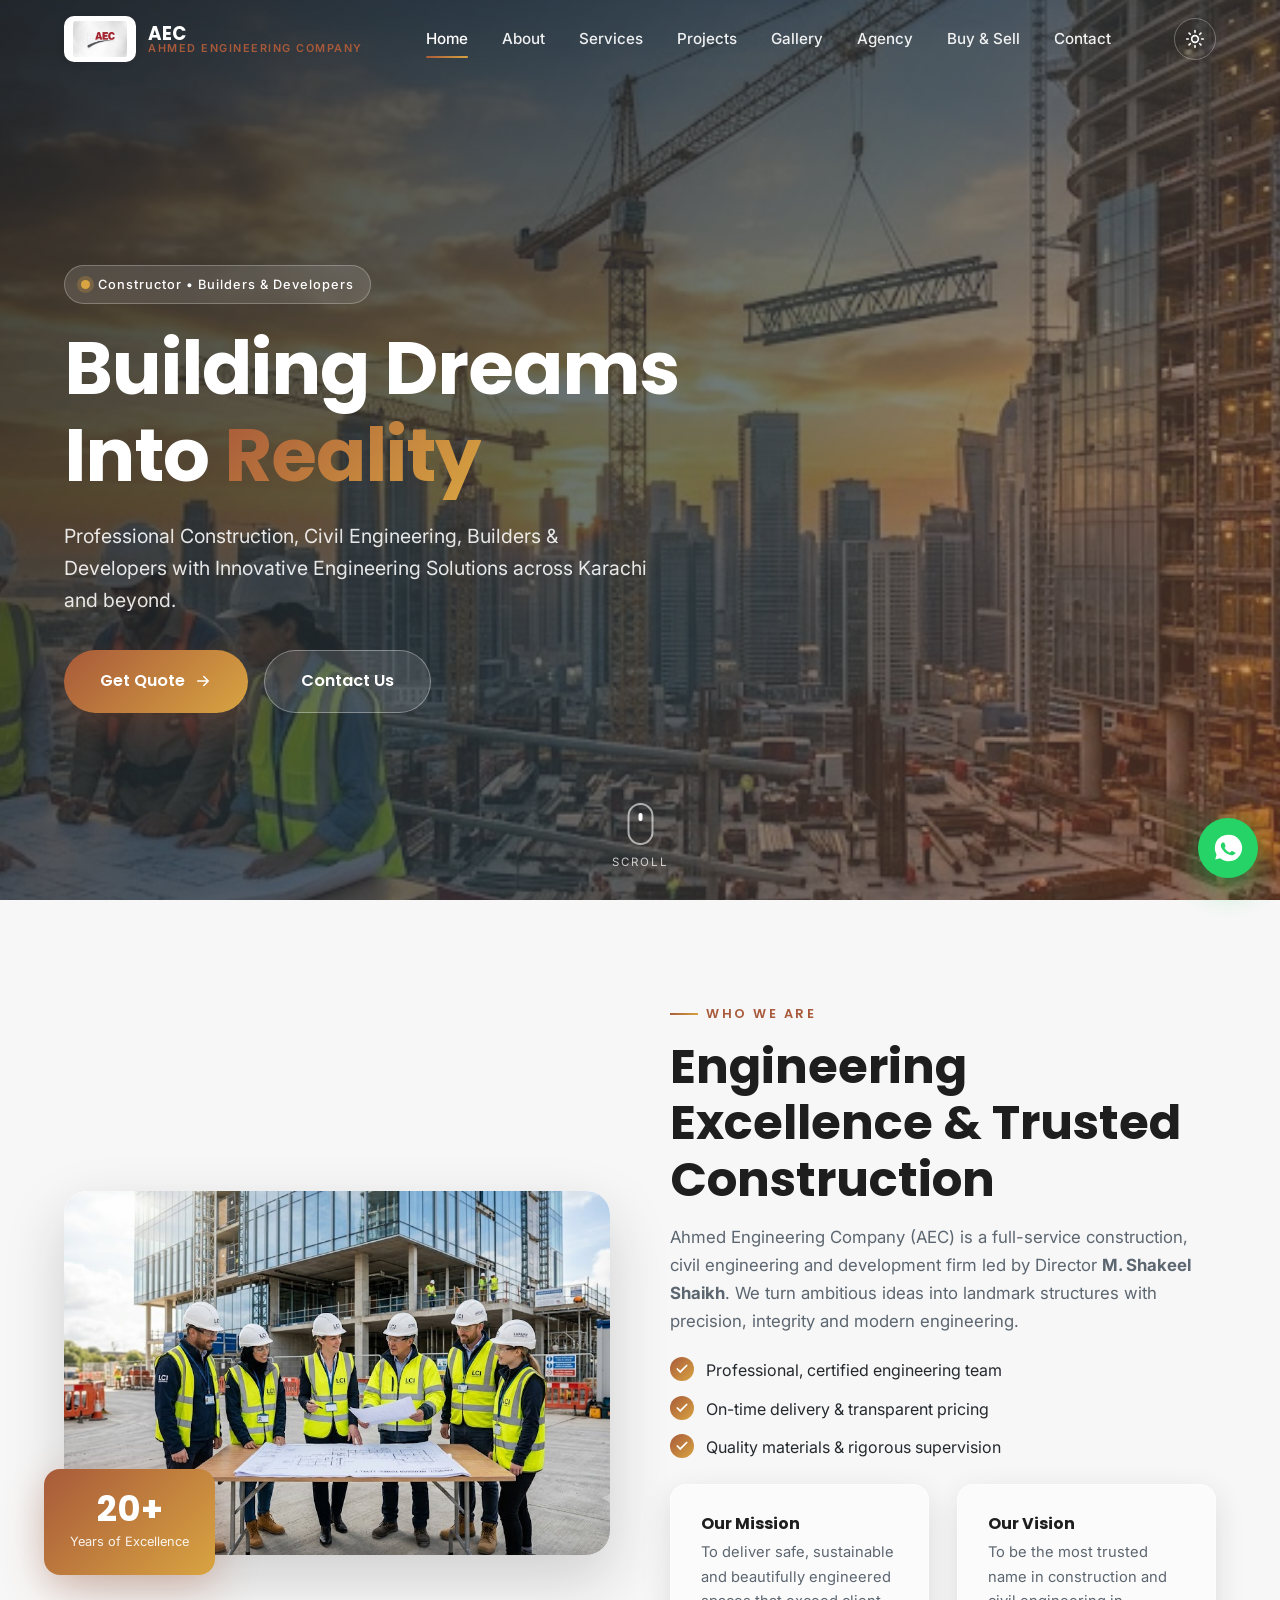
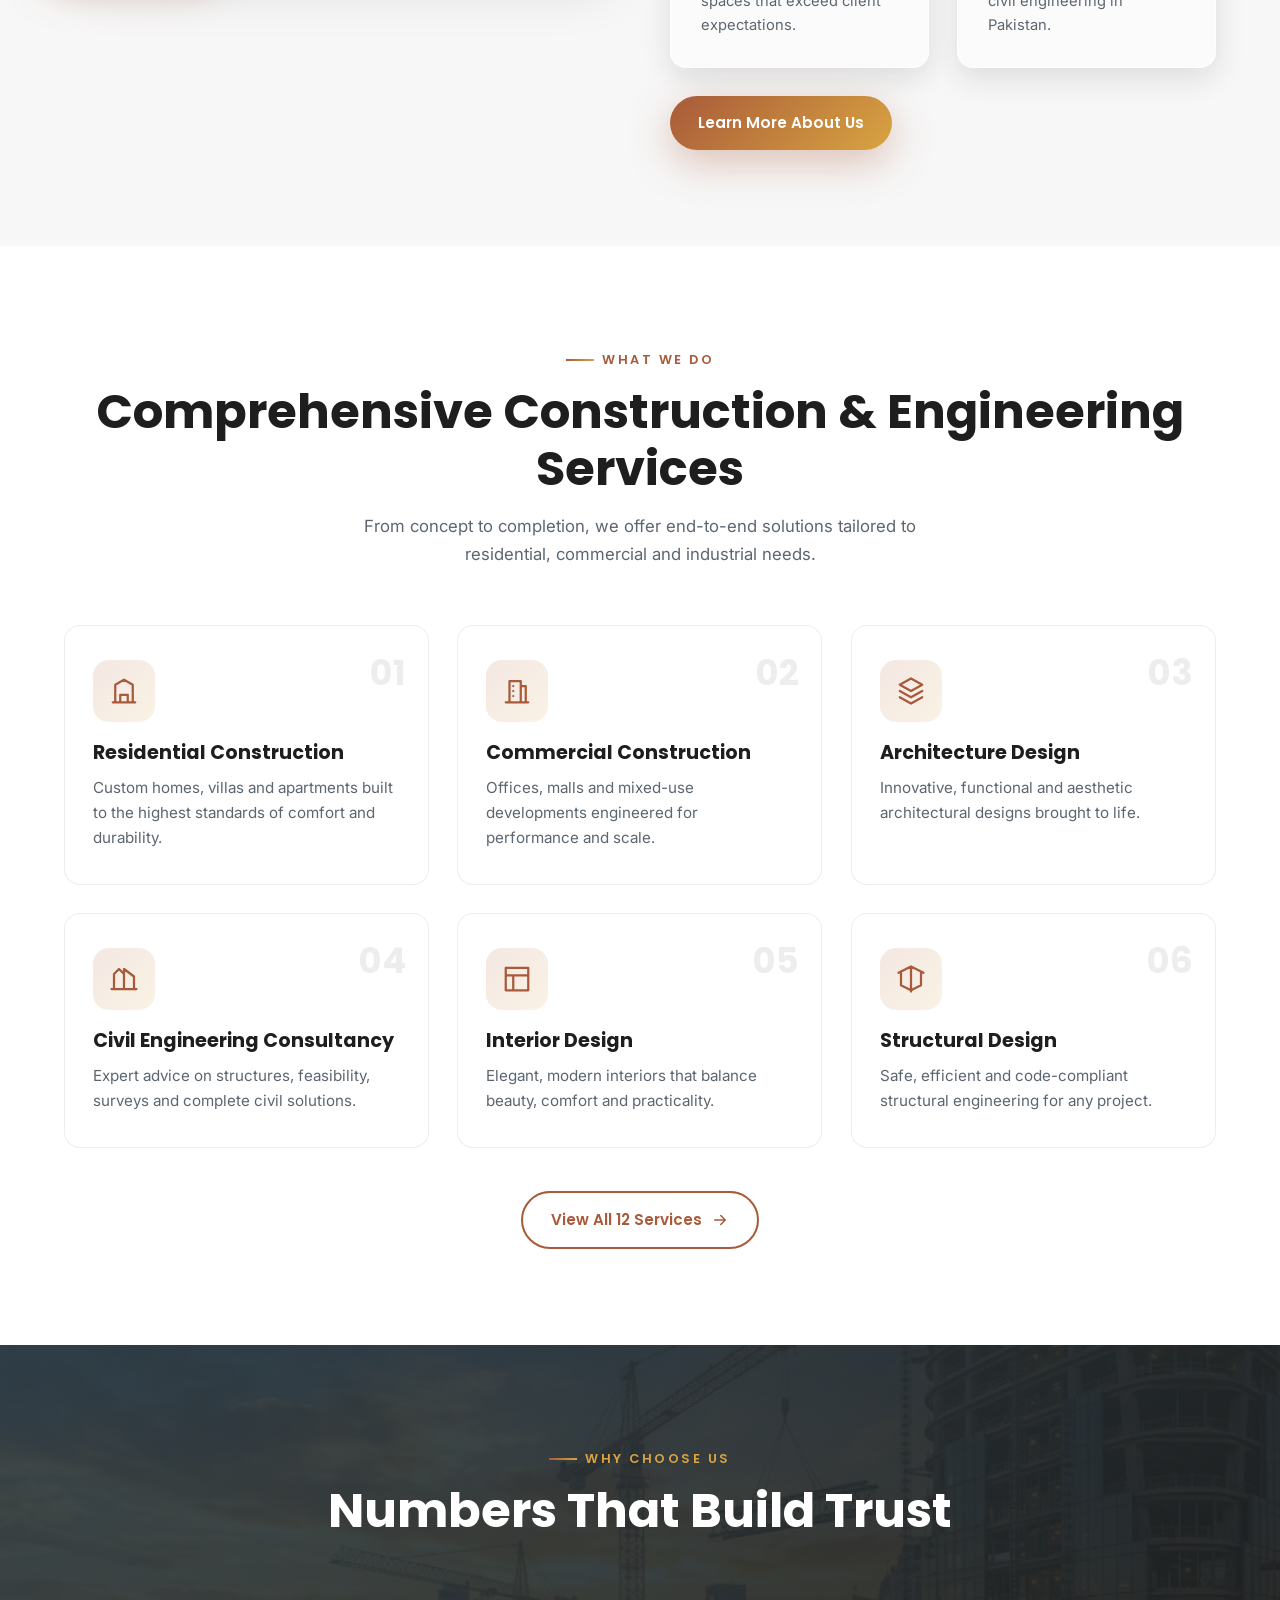
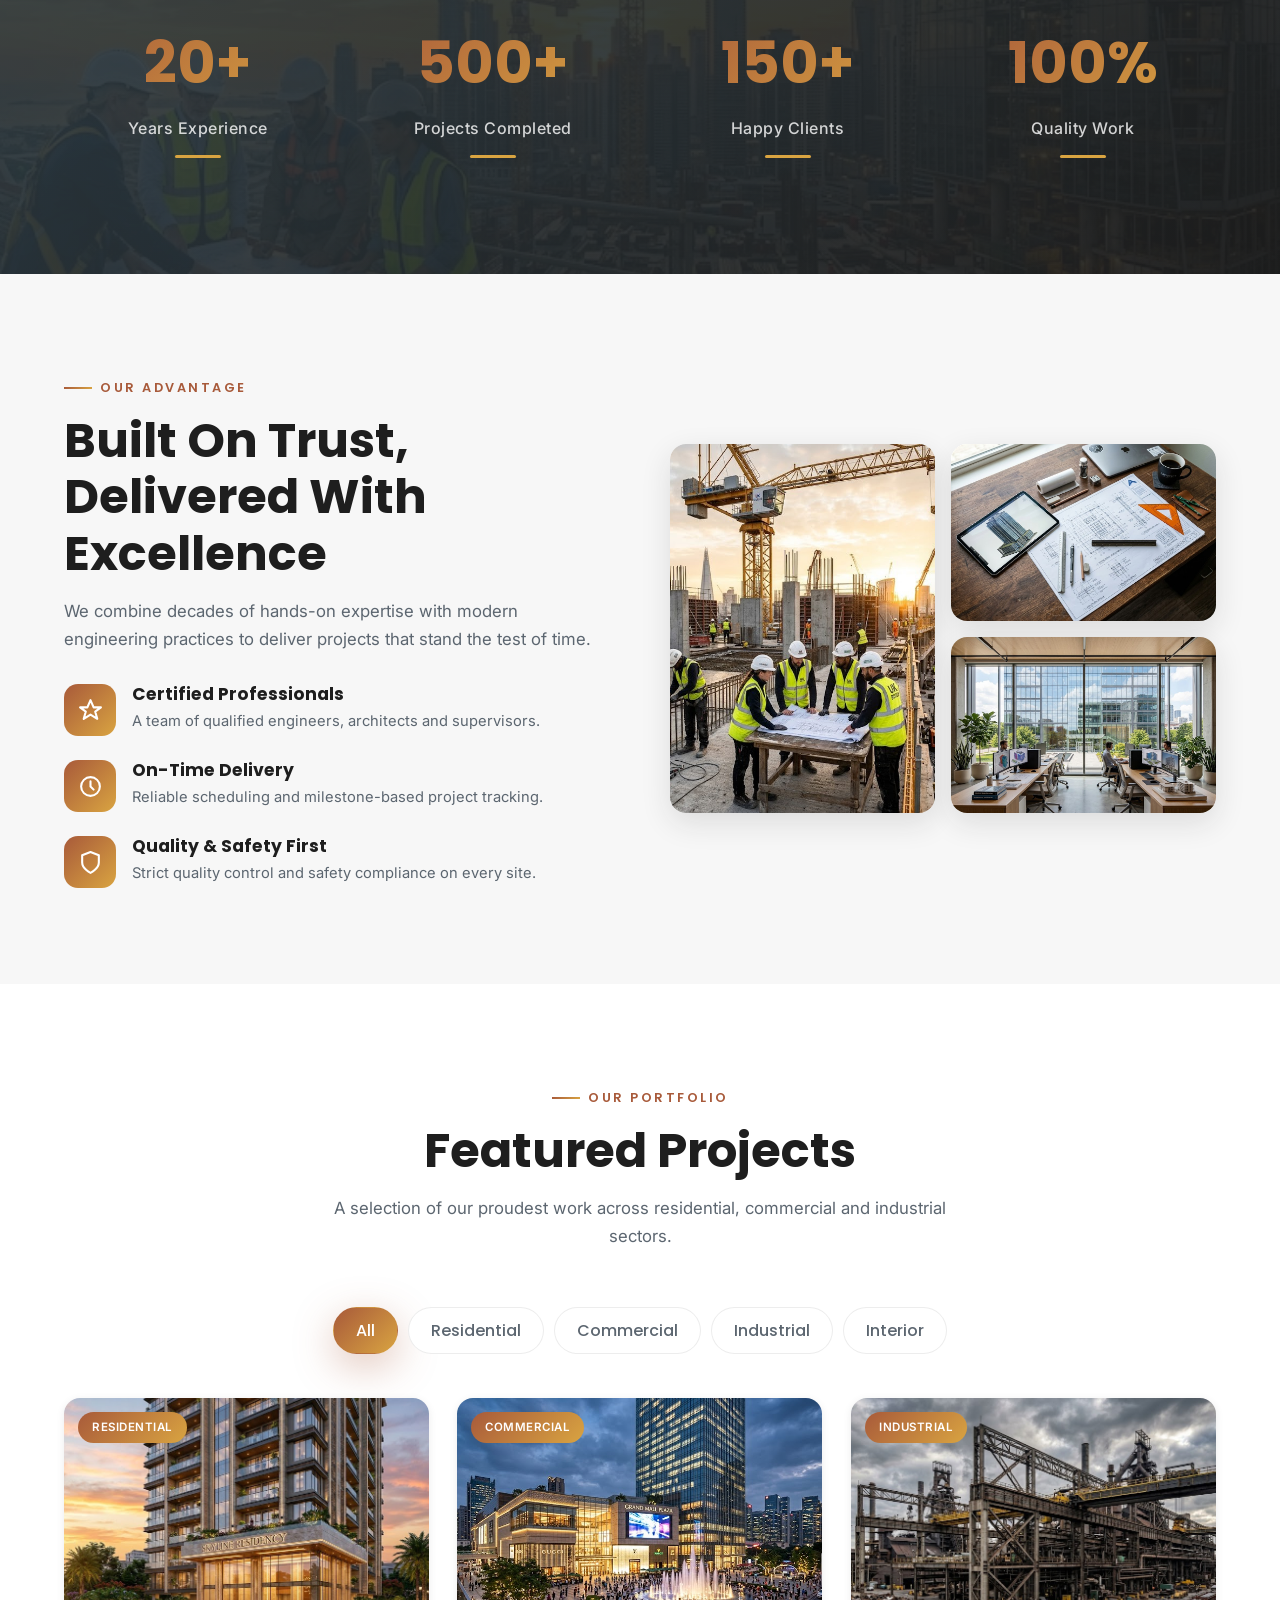
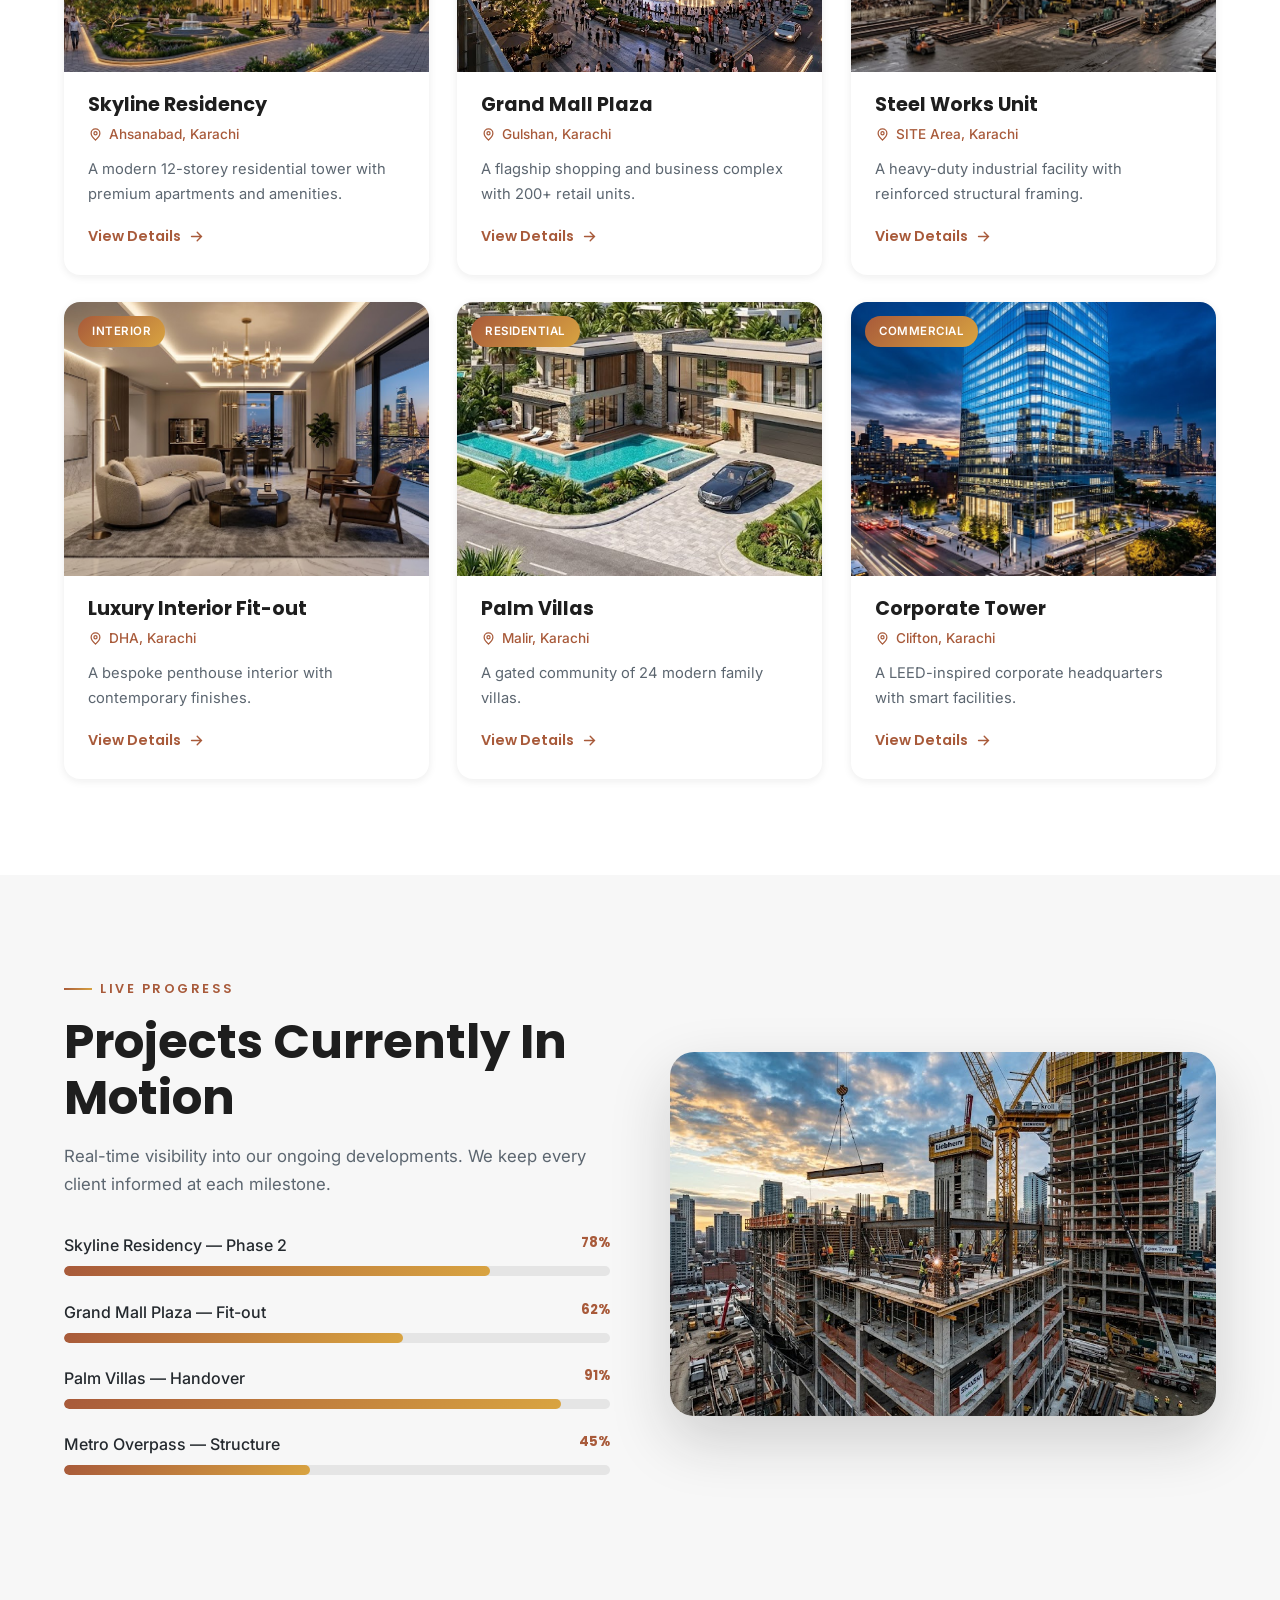
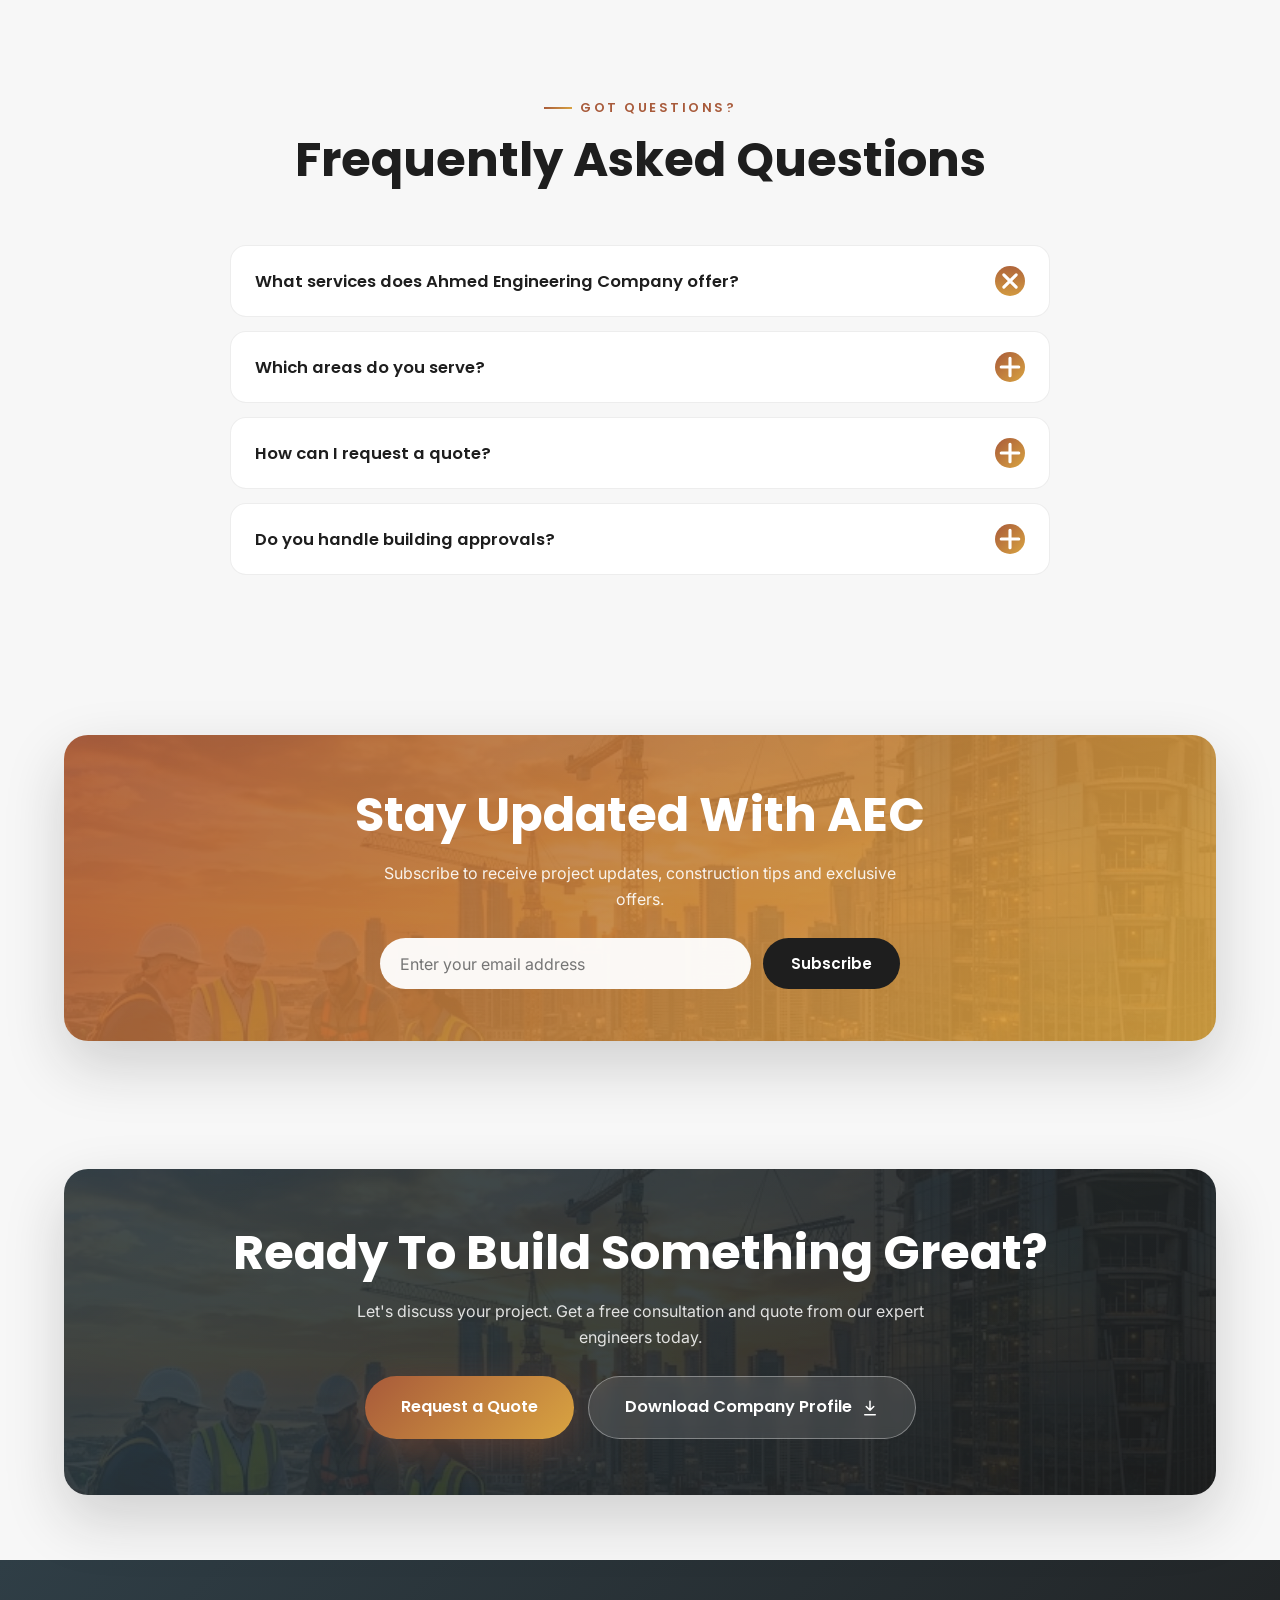
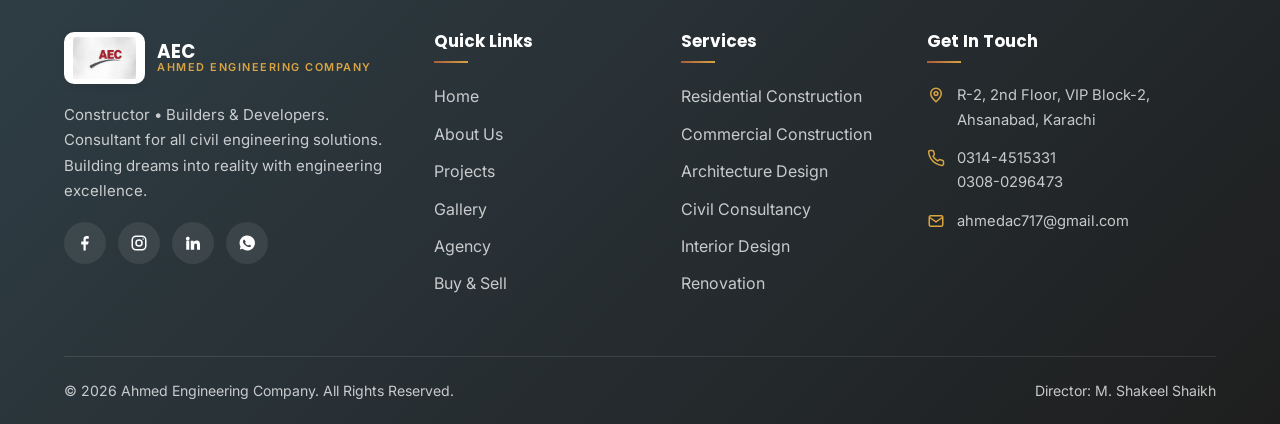
==== commit 08b86f7f: "Ahmed Engineering Co. replace with Ahmed Engineering Company" ====
--- a/index.html
+++ b/index.html
@@ -43,7 +43,7 @@
           <path class="blueprint-line detail-lines" d="M 62 56 H 72 V 66 H 62 Z" />
         </svg>
       </div>
-      <div class="brand-name">Ahmed Engineering Co.</div>
+      <div class="brand-name">Ahmed Engineering Company</div>
     </div>
   </div>
 
@@ -54,7 +54,7 @@
         <img src="images/logo.png" alt="AEC logo" />
         <span class="brand-text">
           <b>AEC</b>
-          <span>Ahmed Engineering Co.</span>
+          <span>Ahmed Engineering Company</span>
         </span>
       </a>
 
@@ -418,7 +418,7 @@
     <div class="container">
       <div class="footer-grid">
         <div class="footer-about">
-          <a href="index.html" class="brand"><img src="images/logo.png" alt="AEC logo" /><span class="brand-text"><b>AEC</b><span style="color:var(--accent);">Ahmed Engineering Co.</span></span></a>
+          <a href="index.html" class="brand"><img src="images/logo.png" alt="AEC logo" /><span class="brand-text"><b>AEC</b><span style="color:var(--accent);">Ahmed Engineering Company</span></span></a>
           <p>Constructor • Builders &amp; Developers. Consultant for all civil engineering solutions. Building dreams into reality with engineering excellence.</p>
           <div class="footer-socials">
             <a href="#" aria-label="Facebook"><svg viewBox="0 0 24 24" fill="currentColor"><path d="M13 22v-8h3l1-4h-4V8c0-1 .3-1.7 1.8-1.7H17V2.9C16.5 2.8 15.4 2.7 14.2 2.7 11.7 2.7 10 4.2 10 7.1V10H7v4h3v8z"/></svg></a>
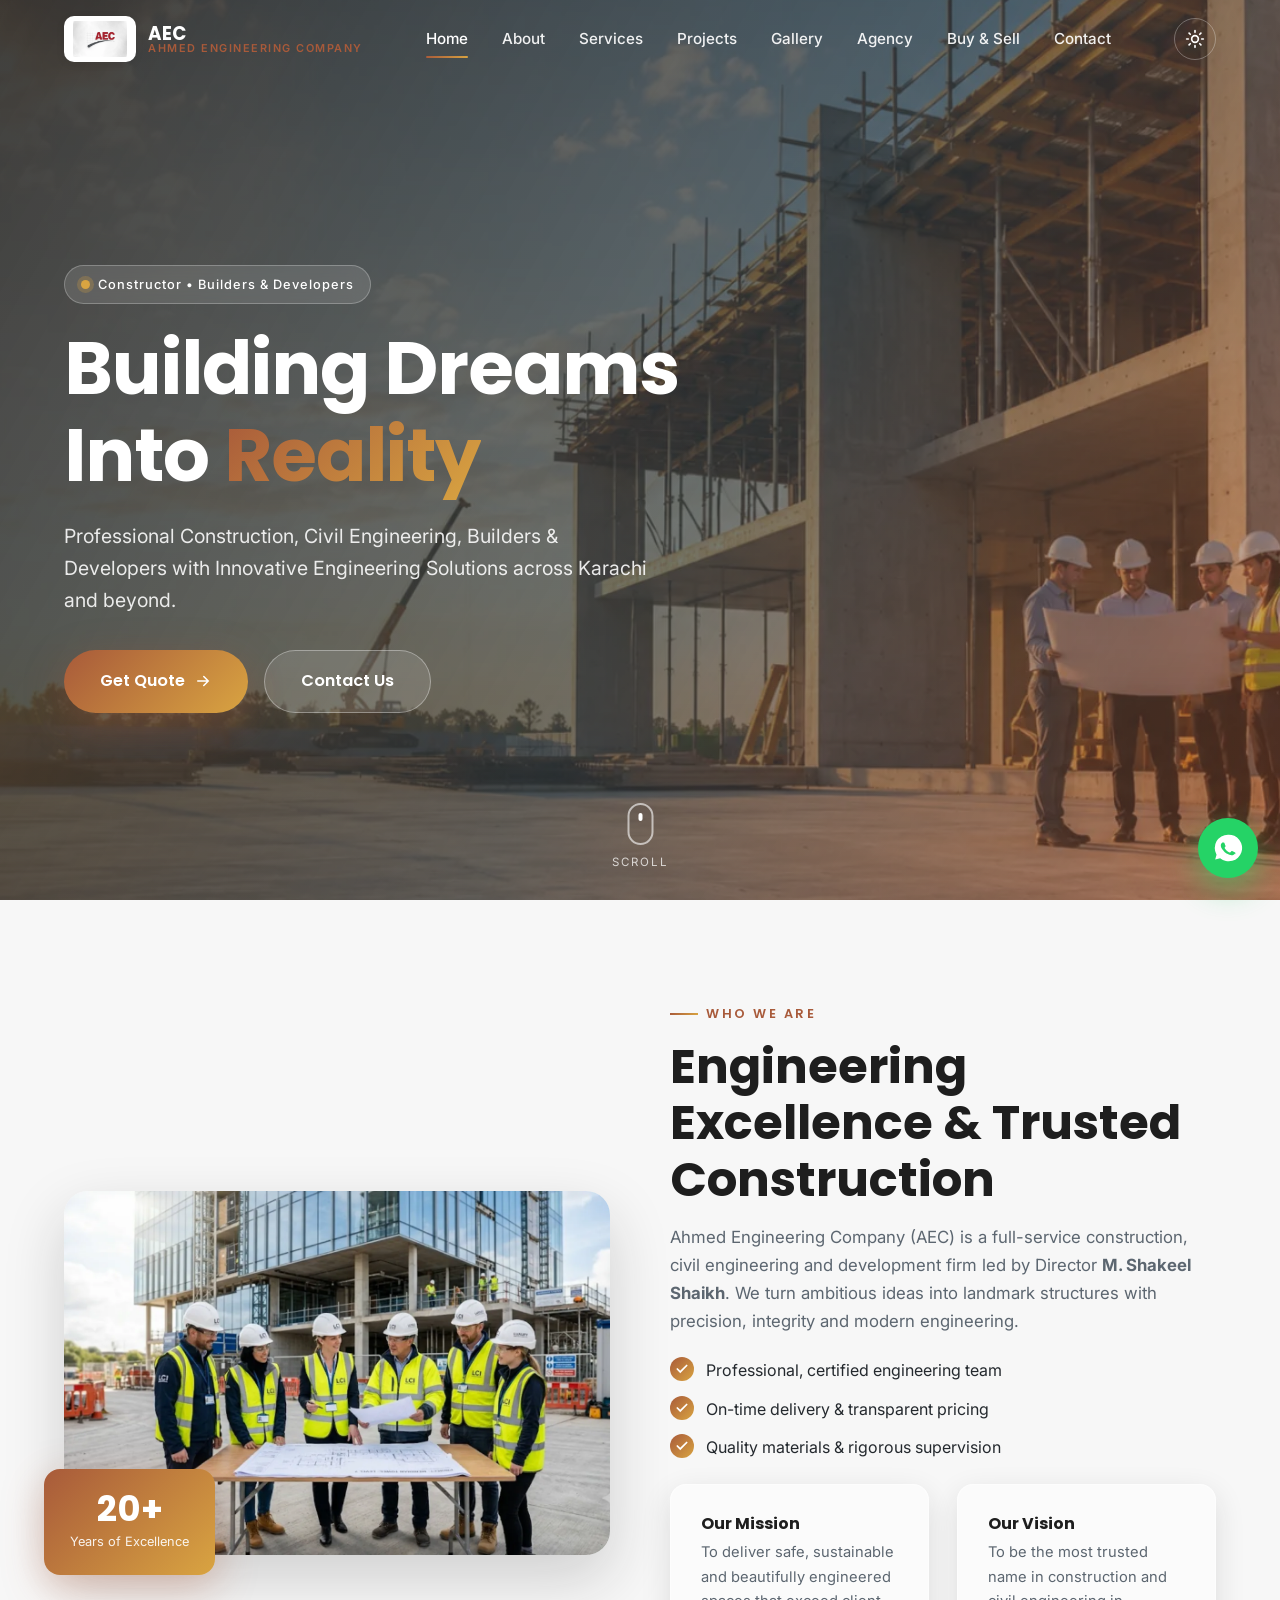
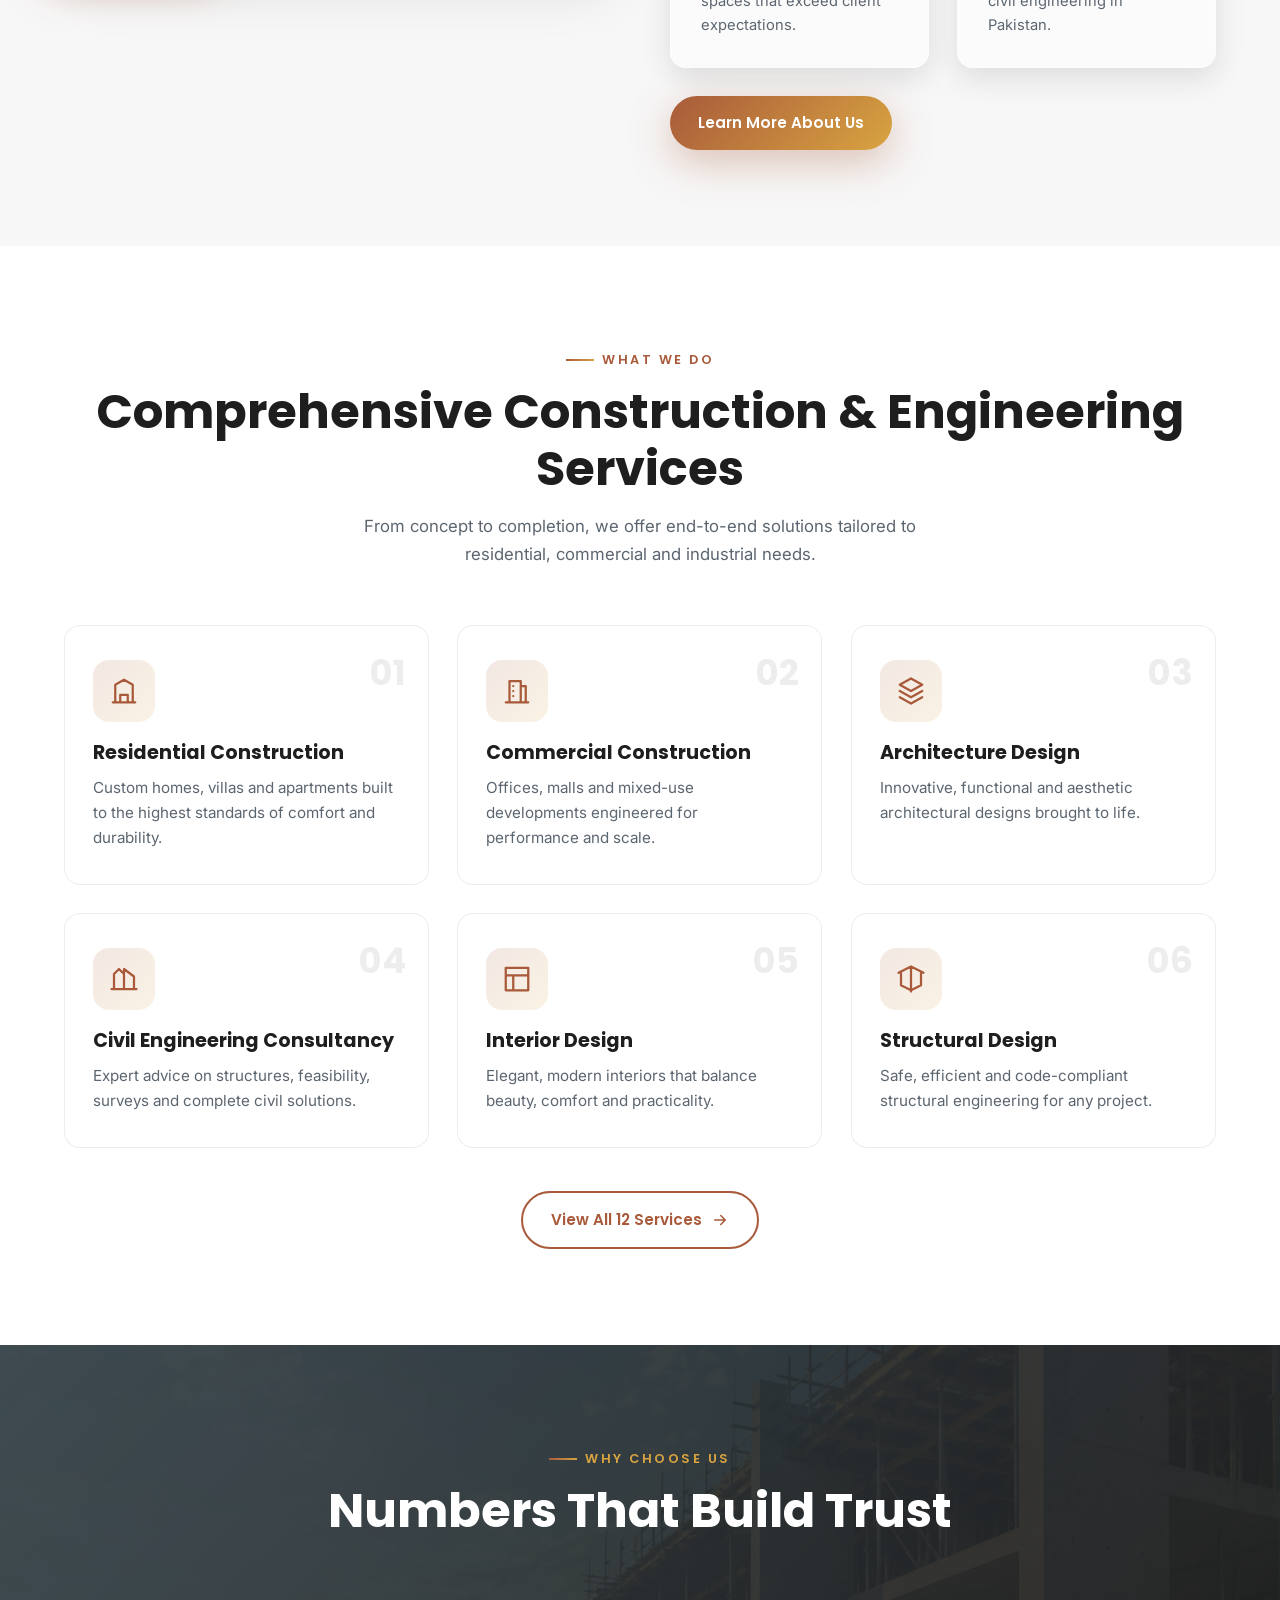
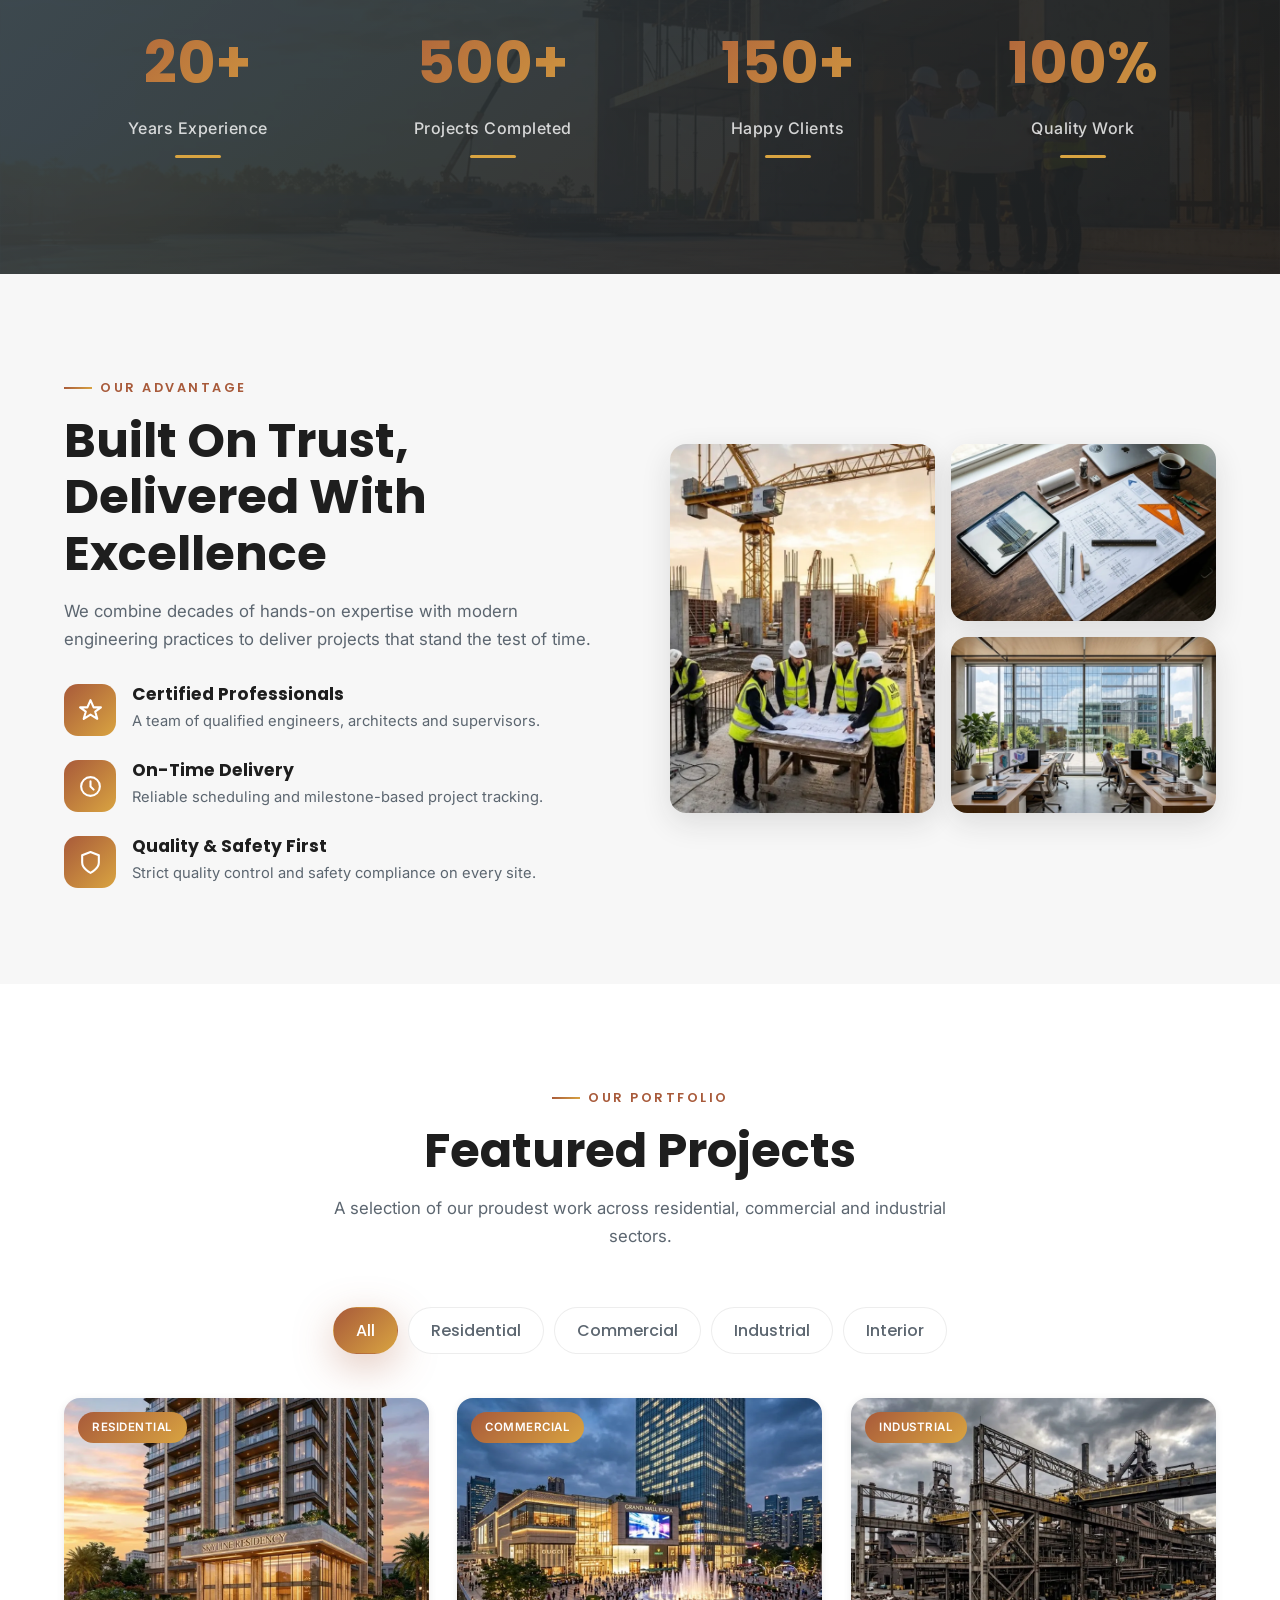
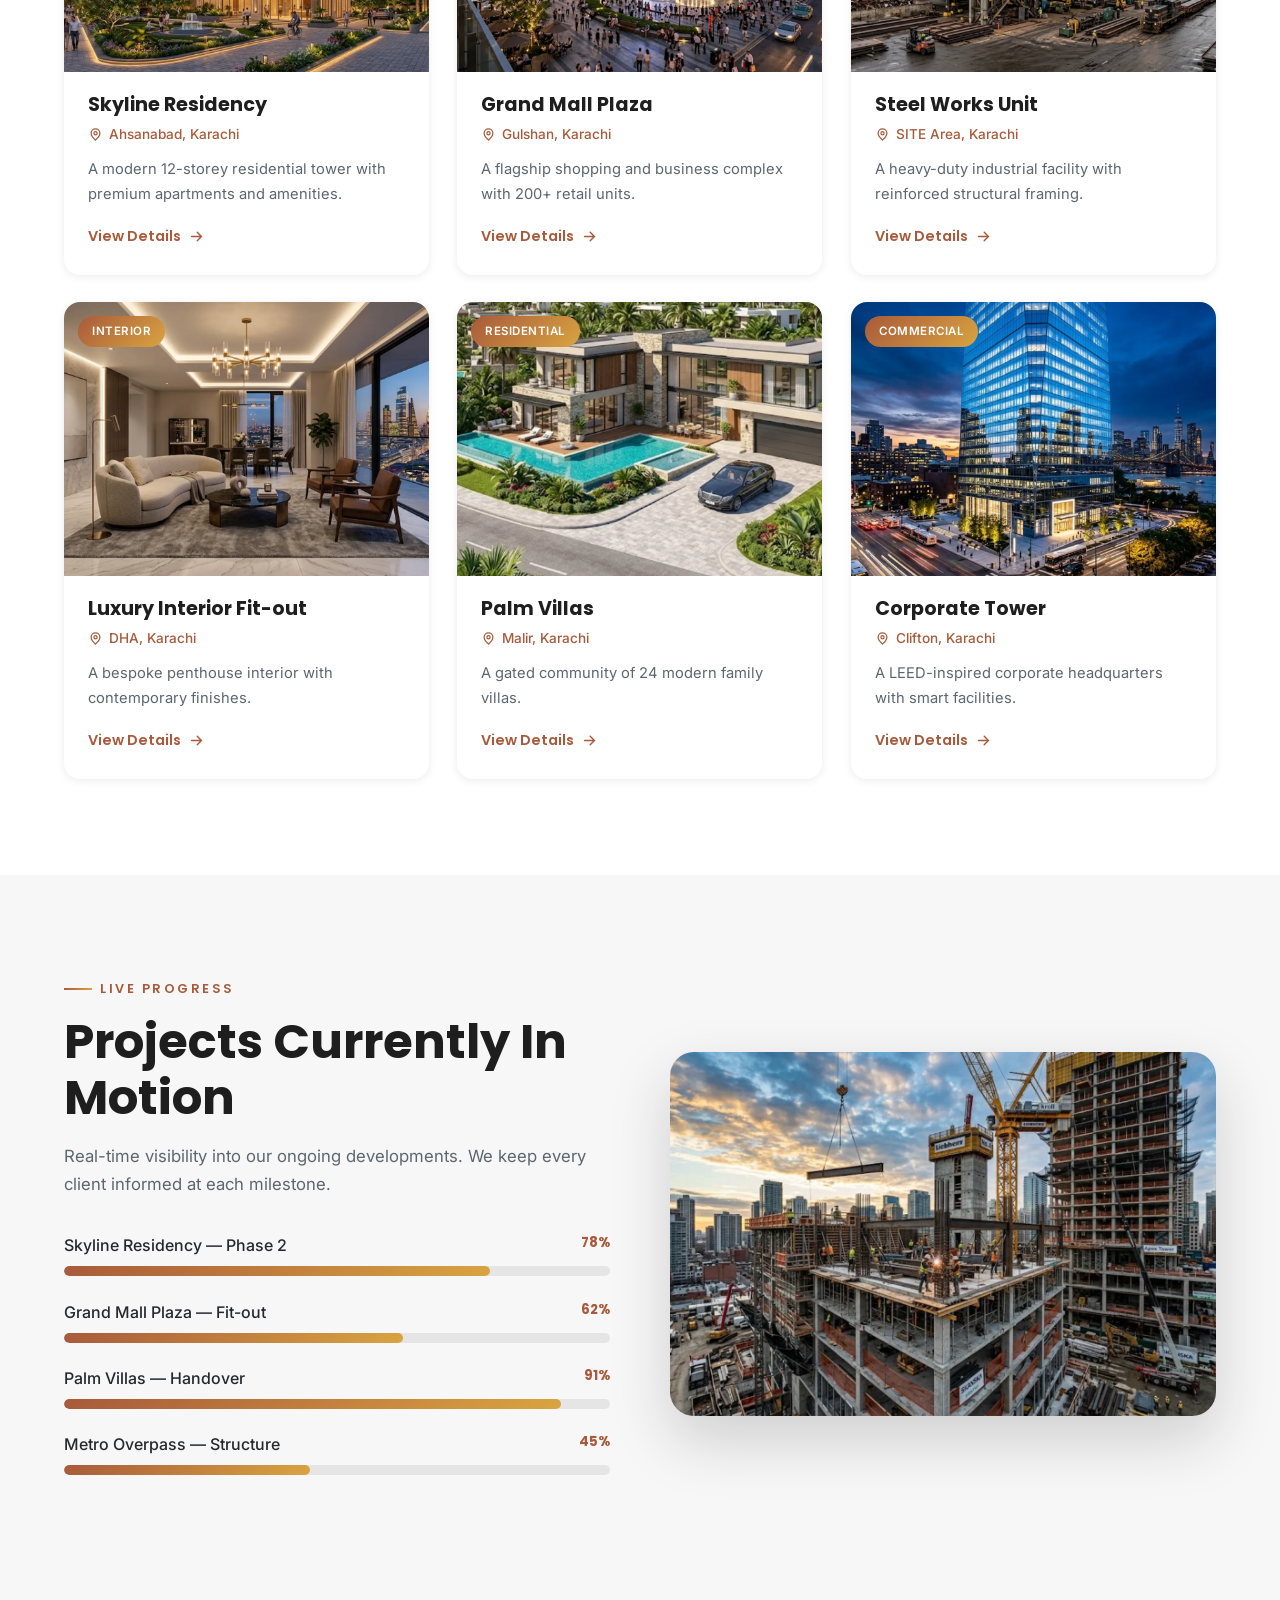
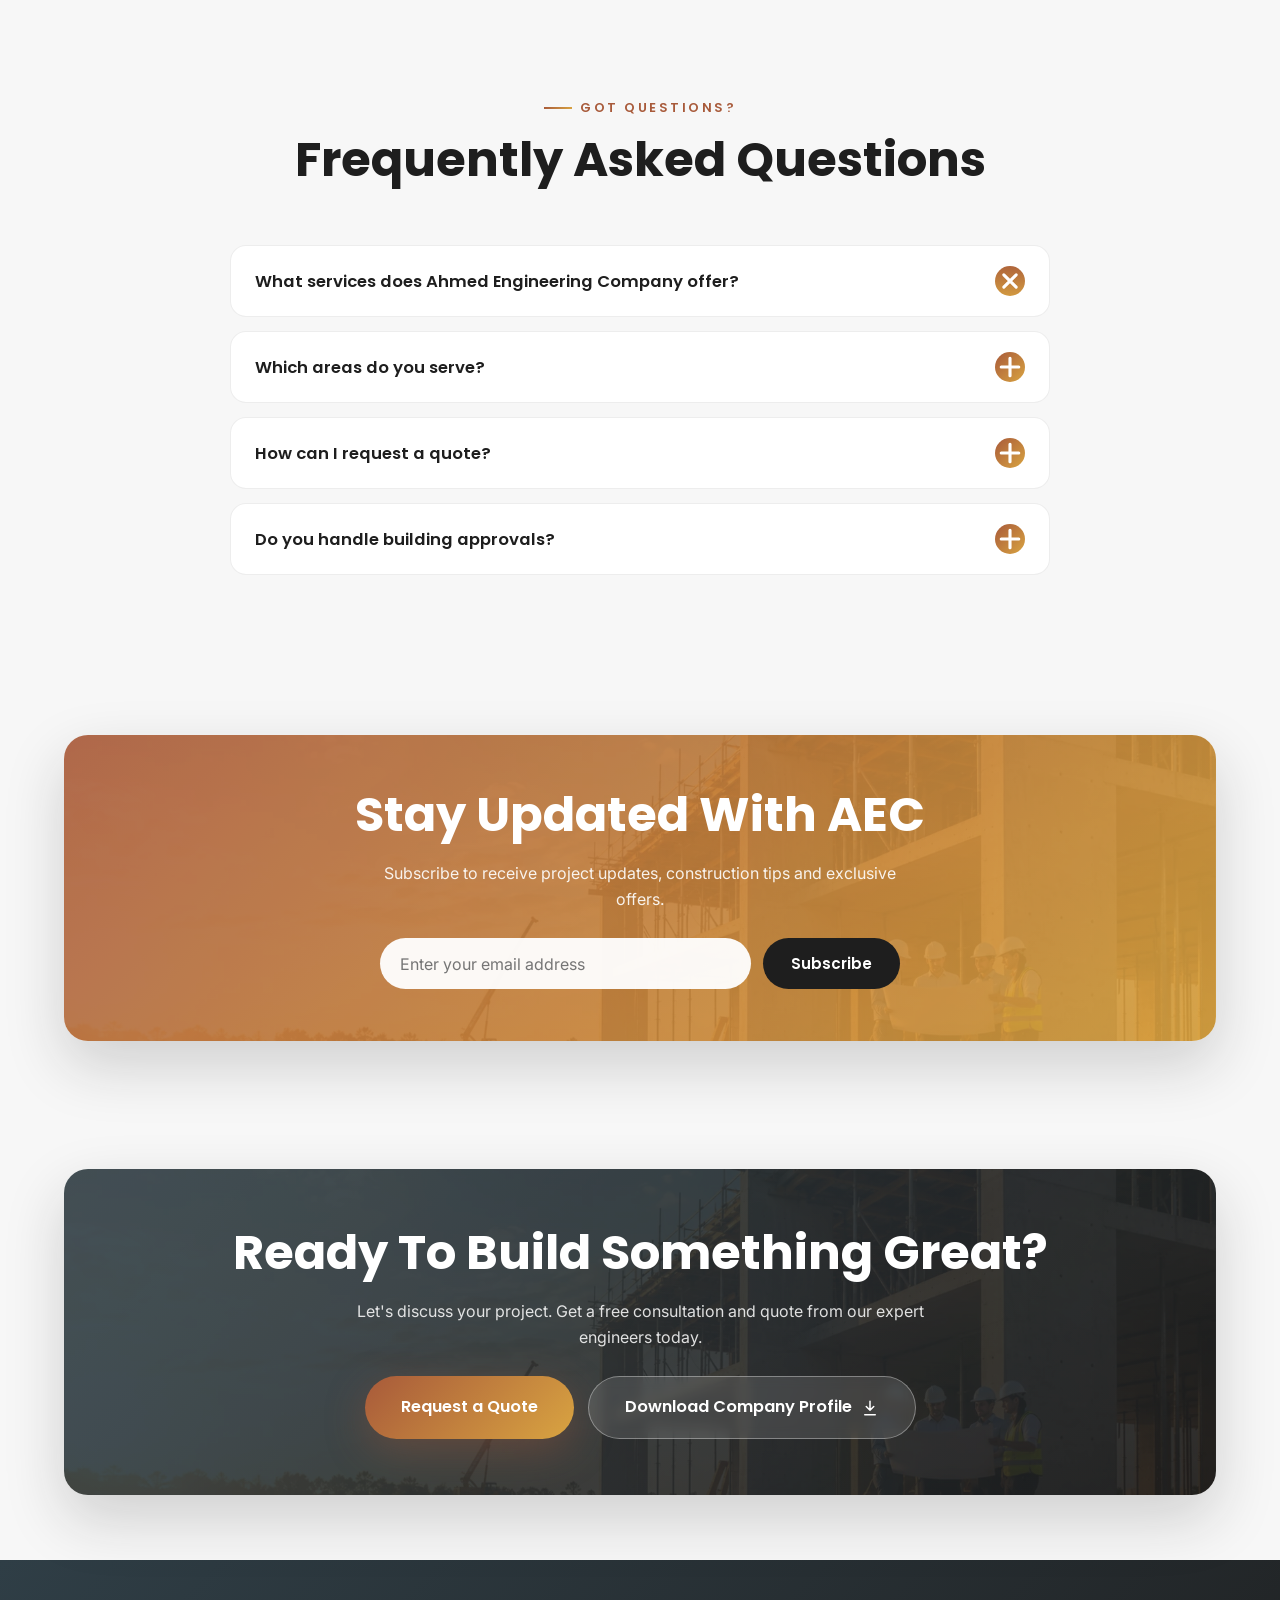
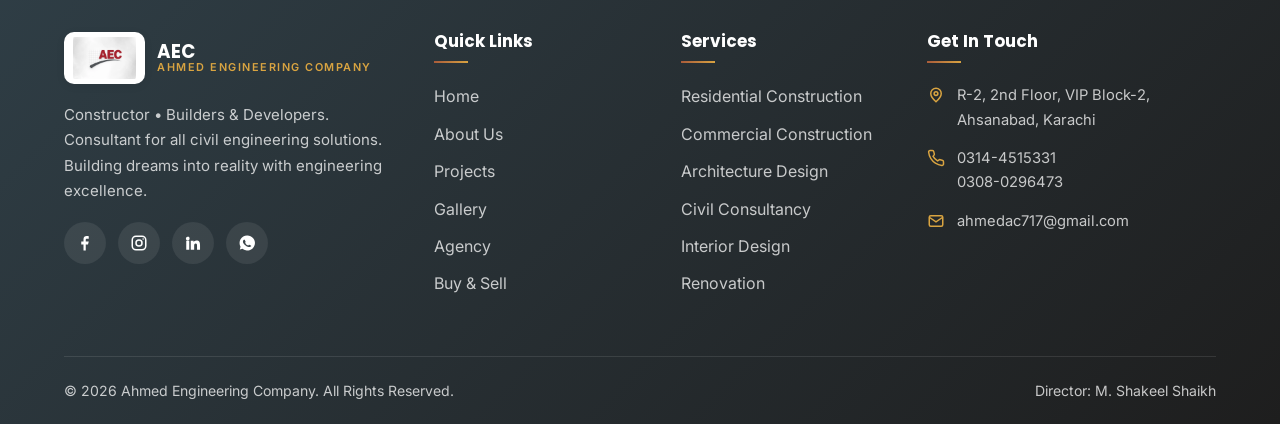
==== commit 7ab0e0d9: "tall picture format change in to webp" ====
--- a/index.html
+++ b/index.html
@@ -13,11 +13,11 @@
   <meta property="og:type" content="website" />
   <meta property="og:title" content="Ahmed Engineering Company (AEC) | Building Dreams Into Reality" />
   <meta property="og:description" content="Professional Construction, Civil Engineering, Builders & Developers with Innovative Engineering Solutions." />
-  <meta property="og:image" content="images/hero.svg" />
+  <meta property="og:image" content="images/hero.webp" />
   <meta property="og:site_name" content="Ahmed Engineering Company" />
   <meta name="twitter:card" content="summary_large_image" />
 
-  <link rel="icon" type="image/png" href="images/logo.png" />
+  <link rel="icon" type="image/webp" href="images/logo.webp" />
   <link rel="preconnect" href="https://fonts.googleapis.com" />
   <link rel="preconnect" href="https://fonts.gstatic.com" crossorigin />
   <link href="https://fonts.googleapis.com/css2?family=Poppins:wght@500;600;700;800&family=Inter:wght@400;500;600&display=swap" rel="stylesheet" />
@@ -51,7 +51,7 @@
   <header class="navbar">
     <div class="container">
       <a href="index.html" class="brand" aria-label="Ahmed Engineering Company home">
-        <img src="images/logo.png" alt="AEC logo" />
+        <img src="images/logo.webp" alt="AEC logo" />
         <span class="brand-text">
           <b>AEC</b>
           <span>Ahmed Engineering Company</span>
@@ -120,7 +120,7 @@
     <div class="container split">
       <div class="split-media reveal left">
         <div class="image-frame">
-          <img src="images/about-main.svg" alt="Ahmed Engineering Company construction project" />
+          <img src="images/about-main.webp" alt="Ahmed Engineering Company construction project" />
         </div>
         <div class="exp-badge"><b>20+</b><span>Years of Excellence</span></div>
       </div>
@@ -237,9 +237,9 @@
       </div>
       <div class="split-media reveal right">
         <div class="image-stack">
-          <img src="images/about-1.svg" alt="Construction team at work" />
-          <img src="images/about-2.svg" alt="Engineering blueprint" />
-          <img src="images/office2.svg" alt="Design studio" />
+          <img src="images/about-1.webp" alt="Construction team at work" />
+          <img src="images/about-2.webp" alt="Engineering blueprint" />
+          <img src="images/office2.webp" alt="Design studio" />
         </div>
       </div>
     </div>
@@ -264,7 +264,7 @@
 
       <div class="grid grid-3">
         <article class="project-card project-item reveal" data-category="residential" data-delay="1">
-          <div class="project-media"><span class="project-tag">Residential</span><img src="images/project1.svg" alt="Skyline Residency" /></div>
+          <div class="project-media"><span class="project-tag">Residential</span><img src="images/project1.webp" alt="Skyline Residency" /></div>
           <div class="project-body">
             <h3>Skyline Residency</h3>
             <span class="project-loc"><svg viewBox="0 0 24 24" fill="none" stroke="currentColor" stroke-width="2"><path d="M12 21s-7-6.2-7-11a7 7 0 0114 0c0 4.8-7 11-7 11z"/><circle cx="12" cy="10" r="2.5"/></svg> Ahsanabad, Karachi</span>
@@ -273,7 +273,7 @@
           </div>
         </article>
         <article class="project-card project-item reveal" data-category="commercial" data-delay="2">
-          <div class="project-media"><span class="project-tag">Commercial</span><img src="images/project2.svg" alt="Grand Mall Plaza" /></div>
+          <div class="project-media"><span class="project-tag">Commercial</span><img src="images/project2.webp" alt="Grand Mall Plaza" /></div>
           <div class="project-body">
             <h3>Grand Mall Plaza</h3>
             <span class="project-loc"><svg viewBox="0 0 24 24" fill="none" stroke="currentColor" stroke-width="2"><path d="M12 21s-7-6.2-7-11a7 7 0 0114 0c0 4.8-7 11-7 11z"/><circle cx="12" cy="10" r="2.5"/></svg> Gulshan, Karachi</span>
@@ -282,7 +282,7 @@
           </div>
         </article>
         <article class="project-card project-item reveal" data-category="industrial" data-delay="3">
-          <div class="project-media"><span class="project-tag">Industrial</span><img src="images/project3.svg" alt="Steel Works Unit" /></div>
+          <div class="project-media"><span class="project-tag">Industrial</span><img src="images/project3.webp" alt="Steel Works Unit" /></div>
           <div class="project-body">
             <h3>Steel Works Unit</h3>
             <span class="project-loc"><svg viewBox="0 0 24 24" fill="none" stroke="currentColor" stroke-width="2"><path d="M12 21s-7-6.2-7-11a7 7 0 0114 0c0 4.8-7 11-7 11z"/><circle cx="12" cy="10" r="2.5"/></svg> SITE Area, Karachi</span>
@@ -291,7 +291,7 @@
           </div>
         </article>
         <article class="project-card project-item reveal" data-category="interior" data-delay="1">
-          <div class="project-media"><span class="project-tag">Interior</span><img src="images/project4.svg" alt="Luxury Interior" /></div>
+          <div class="project-media"><span class="project-tag">Interior</span><img src="images/project4.webp" alt="Luxury Interior" /></div>
           <div class="project-body">
             <h3>Luxury Interior Fit-out</h3>
             <span class="project-loc"><svg viewBox="0 0 24 24" fill="none" stroke="currentColor" stroke-width="2"><path d="M12 21s-7-6.2-7-11a7 7 0 0114 0c0 4.8-7 11-7 11z"/><circle cx="12" cy="10" r="2.5"/></svg> DHA, Karachi</span>
@@ -300,7 +300,7 @@
           </div>
         </article>
         <article class="project-card project-item reveal" data-category="residential" data-delay="2">
-          <div class="project-media"><span class="project-tag">Residential</span><img src="images/project5.svg" alt="Palm Villas" /></div>
+          <div class="project-media"><span class="project-tag">Residential</span><img src="images/project5.webp" alt="Palm Villas" /></div>
           <div class="project-body">
             <h3>Palm Villas</h3>
             <span class="project-loc"><svg viewBox="0 0 24 24" fill="none" stroke="currentColor" stroke-width="2"><path d="M12 21s-7-6.2-7-11a7 7 0 0114 0c0 4.8-7 11-7 11z"/><circle cx="12" cy="10" r="2.5"/></svg> Malir, Karachi</span>
@@ -309,7 +309,7 @@
           </div>
         </article>
         <article class="project-card project-item reveal" data-category="commercial" data-delay="3">
-          <div class="project-media"><span class="project-tag">Commercial</span><img src="images/project6.svg" alt="Corporate Tower" /></div>
+          <div class="project-media"><span class="project-tag">Commercial</span><img src="images/project6.webp" alt="Corporate Tower" /></div>
           <div class="project-body">
             <h3>Corporate Tower</h3>
             <span class="project-loc"><svg viewBox="0 0 24 24" fill="none" stroke="currentColor" stroke-width="2"><path d="M12 21s-7-6.2-7-11a7 7 0 0114 0c0 4.8-7 11-7 11z"/><circle cx="12" cy="10" r="2.5"/></svg> Clifton, Karachi</span>
@@ -346,7 +346,7 @@
         </div>
       </div>
       <div class="split-media reveal right">
-        <div class="image-frame"><img src="images/project7.svg" alt="Live construction site" /></div>
+        <div class="image-frame"><img src="images/project7.webp" alt="Live construction site" /></div>
       </div>
     </div>
   </section>
@@ -418,7 +418,7 @@
     <div class="container">
       <div class="footer-grid">
         <div class="footer-about">
-          <a href="index.html" class="brand"><img src="images/logo.png" alt="AEC logo" /><span class="brand-text"><b>AEC</b><span style="color:var(--accent);">Ahmed Engineering Company</span></span></a>
+          <a href="index.html" class="brand"><img src="images/logo.webp" alt="AEC logo" /><span class="brand-text"><b>AEC</b><span style="color:var(--accent);">Ahmed Engineering Company</span></span></a>
           <p>Constructor • Builders &amp; Developers. Consultant for all civil engineering solutions. Building dreams into reality with engineering excellence.</p>
           <div class="footer-socials">
             <a href="#" aria-label="Facebook"><svg viewBox="0 0 24 24" fill="currentColor"><path d="M13 22v-8h3l1-4h-4V8c0-1 .3-1.7 1.8-1.7H17V2.9C16.5 2.8 15.4 2.7 14.2 2.7 11.7 2.7 10 4.2 10 7.1V10H7v4h3v8z"/></svg></a>
--- a/css/style.css
+++ b/css/style.css
@@ -440,7 +440,7 @@
 }
 .hero-bg {
   position: absolute; inset: -10% 0; z-index: -2;
-  background: url("../images/hero.svg") center/cover no-repeat;
+  background: url("../images/hero.webp") center/cover no-repeat;
   will-change: transform;
 }
 .hero::after {
@@ -592,7 +592,7 @@
 
 /* ------------------------- 10. COUNTERS --------------------------- */
 .stats { position: relative; background: var(--grad-dark); color: #fff; overflow: hidden; }
-.stats::before { content: ""; position: absolute; inset: 0; background: url("../images/hero.svg") center/cover; opacity: 0.08; }
+.stats::before { content: ""; position: absolute; inset: 0; background: url("../images/hero.webp") center/cover; opacity: 0.08; }
 .stats .container { position: relative; }
 .stat { text-align: center; padding: 20px; }
 .stat .num { font-family: var(--font-head); font-weight: 700; font-size: clamp(2.4rem, 5vw, 3.6rem); background: var(--grad-primary); -webkit-background-clip: text; background-clip: text; -webkit-text-fill-color: transparent; }
@@ -679,7 +679,7 @@
 
 /* newsletter */
 .newsletter { background: var(--grad-primary); color: #fff; border-radius: var(--radius-lg); padding: 52px; text-align: center; position: relative; overflow: hidden; box-shadow: var(--shadow-lg); }
-.newsletter::before { content: ""; position: absolute; inset: 0; background: url("../images/hero.svg") center/cover; opacity: 0.1; }
+.newsletter::before { content: ""; position: absolute; inset: 0; background: url("../images/hero.webp") center/cover; opacity: 0.1; }
 .newsletter > * { position: relative; }
 .newsletter h2 { color: #fff; }
 .newsletter p { color: rgba(255,255,255,0.9); max-width: 560px; margin: 10px auto 26px; }
@@ -761,10 +761,11 @@
 .reveal { opacity: 0; transform: translateY(38px); transition: opacity 0.7s ease, transform 0.7s cubic-bezier(0.16,1,0.3,1); will-change: opacity, transform; }
 .reveal.in { opacity: 1; transform: none; }
 .reveal.fade { transform: none; }
+.reveal.fade-up { transform: translateY(38px); }
 .reveal.left { transform: translateX(-46px); }
 .reveal.right { transform: translateX(46px); }
 .reveal.scale { transform: scale(0.9); }
-.reveal.left.in, .reveal.right.in, .reveal.scale.in { transform: none; }
+.reveal.left.in, .reveal.right.in, .reveal.scale.in, .reveal.fade-up.in { transform: none; }
 .reveal[data-delay="1"] { transition-delay: 0.1s; }
 .reveal[data-delay="2"] { transition-delay: 0.2s; }
 .reveal[data-delay="3"] { transition-delay: 0.3s; }
@@ -810,7 +811,7 @@
 
 /* cta band */
 .cta-band { background: var(--grad-dark); color: #fff; border-radius: var(--radius-lg); padding: 56px; text-align: center; position: relative; overflow: hidden; box-shadow: var(--shadow-lg); }
-.cta-band::before { content: ""; position: absolute; inset: 0; background: url("../images/hero.svg") center/cover; opacity: 0.1; }
+.cta-band::before { content: ""; position: absolute; inset: 0; background: url("../images/hero.webp") center/cover; opacity: 0.1; }
 .cta-band > * { position: relative; }
 .cta-band h2 { color: #fff; }
 .cta-band p { color: rgba(255,255,255,0.85); max-width: 600px; margin: 12px auto 26px; }
@@ -818,3 +819,423 @@
 
 .no-results { text-align: center; padding: 40px; color: var(--text-muted); grid-column: 1 / -1; display: none; }
 .no-results.show { display: block; }
+
+/* =====================================================================
+   MOSQUE DOME PORTFOLIO — premium, self-contained luxury section.
+   Dark backdrop, glassmorphism, gold + subtle green accents.
+   All selectors are prefixed .mdp- so nothing else on the site changes.
+   ===================================================================== */
+.mdp-section {
+  --mdp-gold: var(--accent);
+  --mdp-gold-soft: #e6c580;
+  --mdp-green: #4ea587;
+  --mdp-glass: rgba(255, 255, 255, 0.055);
+  --mdp-glass-2: rgba(255, 255, 255, 0.08);
+  --mdp-border: rgba(255, 255, 255, 0.12);
+  --mdp-text: #f4f2ec;
+  --mdp-muted: #b7bdc6;
+  --mdp-radius: 24px;
+  position: relative;
+  overflow: hidden;
+  background:
+    radial-gradient(1100px 520px at 80% -8%, rgba(217, 164, 65, 0.16), transparent 60%),
+    radial-gradient(900px 520px at 8% 108%, rgba(78, 165, 135, 0.12), transparent 60%),
+    linear-gradient(180deg, #171c20 0%, #0f1418 100%);
+  color: var(--mdp-text);
+  isolation: isolate;
+}
+.mdp-section::before {
+  content: "";
+  position: absolute; inset: 0; z-index: -1;
+  background-image:
+    linear-gradient(rgba(255,255,255,0.03) 1px, transparent 1px),
+    linear-gradient(90deg, rgba(255,255,255,0.03) 1px, transparent 1px);
+  background-size: 60px 60px;
+  mask-image: radial-gradient(ellipse at 50% 30%, #000 20%, transparent 78%);
+  -webkit-mask-image: radial-gradient(ellipse at 50% 30%, #000 20%, transparent 78%);
+  opacity: 0.6;
+}
+.mdp-section .eyebrow { color: var(--mdp-gold); }
+.mdp-section .eyebrow::before { background: linear-gradient(90deg, var(--mdp-gold), transparent); }
+.mdp-section .section-title { color: #fff; letter-spacing: -0.5px; }
+.mdp-section .section-lead { color: var(--mdp-muted); }
+
+/* ---------- Premium project card ---------- */
+.mdp-card {
+  background: linear-gradient(160deg, var(--mdp-glass-2), var(--mdp-glass));
+  border: 1px solid var(--mdp-border);
+  border-radius: var(--mdp-radius);
+  overflow: hidden;
+  backdrop-filter: blur(16px);
+  -webkit-backdrop-filter: blur(16px);
+  box-shadow: 0 30px 80px rgba(0, 0, 0, 0.45), inset 0 1px 0 rgba(255,255,255,0.06);
+  max-width: 1040px;
+  margin: 0 auto;
+  transition: transform 0.5s cubic-bezier(0.16,1,0.3,1), box-shadow 0.5s ease, border-color 0.5s ease;
+}
+.mdp-card:hover {
+  transform: translateY(-6px);
+  border-color: rgba(217, 164, 65, 0.4);
+  box-shadow: 0 40px 100px rgba(0,0,0,0.55), 0 0 0 1px rgba(217,164,65,0.15);
+}
+.mdp-hero {
+  position: relative;
+  aspect-ratio: 16 / 8;
+  overflow: hidden;
+}
+.mdp-hero img {
+  width: 100%; height: 100%;
+  object-fit: cover;
+  transform: scale(1.02);
+  transition: transform 1.1s cubic-bezier(0.16,1,0.3,1);
+}
+.mdp-card:hover .mdp-hero img { transform: scale(1.08); }
+.mdp-hero::after {
+  content: "";
+  position: absolute; inset: 0;
+  background: linear-gradient(180deg, rgba(15,20,24,0) 45%, rgba(15,20,24,0.85) 100%);
+}
+.mdp-status-badge {
+  position: absolute; top: 20px; left: 20px; z-index: 2;
+  display: inline-flex; align-items: center; gap: 9px;
+  padding: 9px 18px;
+  border-radius: var(--radius-pill);
+  background: rgba(15, 20, 24, 0.55);
+  border: 1px solid rgba(78, 165, 135, 0.5);
+  color: #d8f4e9;
+  font-family: var(--font-head);
+  font-weight: 600; font-size: 0.8rem;
+  letter-spacing: 0.5px;
+  backdrop-filter: blur(10px);
+  -webkit-backdrop-filter: blur(10px);
+}
+.mdp-pulse {
+  width: 9px; height: 9px; border-radius: 50%;
+  background: var(--mdp-green);
+  box-shadow: 0 0 0 0 rgba(78, 165, 135, 0.6);
+  animation: mdpPulse 2s infinite;
+}
+@keyframes mdpPulse {
+  0% { box-shadow: 0 0 0 0 rgba(78,165,135,0.6); }
+  70% { box-shadow: 0 0 0 10px rgba(78,165,135,0); }
+  100% { box-shadow: 0 0 0 0 rgba(78,165,135,0); }
+}
+.mdp-body { padding: clamp(26px, 4vw, 46px); }
+.mdp-title {
+  color: #fff;
+  font-size: clamp(1.8rem, 3.4vw, 2.6rem);
+  margin-bottom: 14px;
+}
+.mdp-desc {
+  color: var(--mdp-muted);
+  font-size: 1.02rem;
+  line-height: 1.8;
+  max-width: 760px;
+  margin-bottom: 34px;
+}
+
+/* ---------- Information cards ---------- */
+.mdp-info-grid {
+  display: grid;
+  grid-template-columns: repeat(auto-fit, minmax(240px, 1fr));
+  gap: 16px;
+}
+.mdp-info-card {
+  display: flex; gap: 15px; align-items: flex-start;
+  padding: 20px;
+  background: rgba(255, 255, 255, 0.04);
+  border: 1px solid var(--mdp-border);
+  border-radius: 18px;
+  transition: transform 0.4s cubic-bezier(0.16,1,0.3,1), background 0.4s ease, border-color 0.4s ease;
+}
+.mdp-info-card:hover {
+  transform: translateY(-5px);
+  background: rgba(255, 255, 255, 0.07);
+  border-color: rgba(217, 164, 65, 0.4);
+}
+.mdp-info-ico {
+  flex: 0 0 auto;
+  width: 48px; height: 48px;
+  display: grid; place-items: center;
+  border-radius: 14px;
+  color: var(--mdp-gold);
+  background: linear-gradient(160deg, rgba(217,164,65,0.22), rgba(217,164,65,0.06));
+  border: 1px solid rgba(217, 164, 65, 0.28);
+}
+.mdp-info-ico svg { width: 24px; height: 24px; }
+.mdp-info-txt { display: flex; flex-direction: column; gap: 4px; min-width: 0; }
+.mdp-info-label {
+  font-size: 0.72rem; letter-spacing: 1.6px; text-transform: uppercase;
+  color: var(--mdp-gold); font-family: var(--font-head); font-weight: 600;
+}
+.mdp-info-value { color: #fff; font-size: 0.98rem; font-weight: 600; line-height: 1.35; }
+
+/* ---------- Construction Journey timeline ---------- */
+.mdp-journey { margin-top: clamp(64px, 8vw, 100px); }
+.mdp-journey .section-head { margin-bottom: 40px; }
+.mdp-timeline-wrap {
+  overflow-x: auto;
+  overflow-y: hidden;
+  padding: 6px 4px 26px;
+  scroll-snap-type: x proximity;
+  -webkit-overflow-scrolling: touch;
+  scrollbar-width: thin;
+  scrollbar-color: rgba(217,164,65,0.5) transparent;
+}
+.mdp-timeline-wrap::-webkit-scrollbar { height: 8px; }
+.mdp-timeline-wrap::-webkit-scrollbar-thumb { background: rgba(217,164,65,0.45); border-radius: 99px; }
+.mdp-timeline-wrap::-webkit-scrollbar-track { background: rgba(255,255,255,0.05); border-radius: 99px; }
+.mdp-timeline {
+  position: relative;
+  display: flex;
+  gap: 26px;
+  padding-top: 44px;
+  min-width: min-content;
+}
+.mdp-line {
+  position: absolute;
+  top: 20px; left: 150px; right: 150px;
+  height: 3px;
+  background: rgba(255, 255, 255, 0.12);
+  border-radius: 3px;
+  z-index: 0;
+}
+.mdp-line-fill {
+  display: block;
+  width: 0; height: 100%;
+  border-radius: 3px;
+  background: linear-gradient(90deg, var(--mdp-gold), var(--mdp-gold-soft));
+  box-shadow: 0 0 14px rgba(217, 164, 65, 0.55);
+  transition: width 1.8s cubic-bezier(0.16,1,0.3,1);
+}
+.mdp-timeline.mdp-animate .mdp-line-fill { width: 100%; }
+.mdp-step {
+  position: relative;
+  flex: 0 0 300px;
+  scroll-snap-align: center;
+  background: linear-gradient(160deg, var(--mdp-glass-2), var(--mdp-glass));
+  border: 1px solid var(--mdp-border);
+  border-radius: 22px;
+  box-shadow: 0 18px 44px rgba(0,0,0,0.4);
+  transition: transform 0.5s cubic-bezier(0.16,1,0.3,1), box-shadow 0.5s ease, border-color 0.5s ease;
+}
+.mdp-step:hover {
+  transform: translateY(-10px);
+  border-color: rgba(217, 164, 65, 0.45);
+  box-shadow: 0 30px 70px rgba(0,0,0,0.55), 0 0 0 1px rgba(217,164,65,0.15);
+}
+.mdp-node {
+  position: absolute;
+  top: -32px; left: 50%;
+  transform: translateX(-50%);
+  width: 18px; height: 18px;
+  border-radius: 50%;
+  background: var(--mdp-gold);
+  border: 3px solid #10161a;
+  box-shadow: 0 0 0 4px rgba(217, 164, 65, 0.2);
+  z-index: 2;
+  transition: transform 0.4s ease, box-shadow 0.4s ease;
+}
+.mdp-step:hover .mdp-node {
+  transform: translateX(-50%) scale(1.25);
+  box-shadow: 0 0 0 6px rgba(217, 164, 65, 0.28), 0 0 18px rgba(217,164,65,0.6);
+}
+.mdp-step-media {
+  display: block;
+  position: relative;
+  width: 100%;
+  aspect-ratio: 4 / 3;
+  padding: 0; border: 0; margin: 0;
+  border-radius: 22px 22px 0 0;
+  overflow: hidden;
+  cursor: zoom-in;
+  background: rgba(0,0,0,0.25);
+}
+.mdp-step-media img {
+  width: 100%; height: 100%;
+  object-fit: cover;
+  transition: transform 0.9s cubic-bezier(0.16,1,0.3,1), opacity 0.6s ease;
+}
+.mdp-step:hover .mdp-step-media img { transform: scale(1.1); }
+.mdp-step-media::after {
+  content: "";
+  position: absolute; inset: 0;
+  background: linear-gradient(180deg, rgba(15,20,24,0) 55%, rgba(15,20,24,0.5) 100%);
+  opacity: 0; transition: opacity 0.4s ease;
+}
+.mdp-step:hover .mdp-step-media::after { opacity: 1; }
+.mdp-zoom-ico {
+  position: absolute; top: 14px; right: 14px; z-index: 2;
+  width: 42px; height: 42px;
+  display: grid; place-items: center;
+  border-radius: 50%;
+  color: #fff;
+  background: rgba(15, 20, 24, 0.45);
+  border: 1px solid rgba(255,255,255,0.2);
+  backdrop-filter: blur(8px);
+  -webkit-backdrop-filter: blur(8px);
+  opacity: 0; transform: scale(0.8) translateY(-4px);
+  transition: opacity 0.4s ease, transform 0.4s cubic-bezier(0.16,1,0.3,1), background 0.3s ease;
+}
+.mdp-zoom-ico svg { width: 20px; height: 20px; }
+.mdp-step:hover .mdp-zoom-ico { opacity: 1; transform: scale(1) translateY(0); }
+.mdp-step-media:hover .mdp-zoom-ico { background: var(--mdp-gold); color: #10161a; }
+.mdp-step-text { padding: 22px 22px 26px; }
+.mdp-step-num {
+  display: inline-block;
+  font-family: var(--font-head); font-weight: 700;
+  font-size: 0.72rem; letter-spacing: 2px; text-transform: uppercase;
+  color: var(--mdp-gold);
+  margin-bottom: 10px;
+}
+.mdp-step-text h4 { color: #fff; font-size: 1.12rem; margin-bottom: 10px; }
+.mdp-step-text p { color: var(--mdp-muted); font-size: 0.9rem; line-height: 1.7; }
+
+/* ---------- Premium Lightbox Gallery ---------- */
+.mdp-lightbox {
+  position: fixed; inset: 0; z-index: 3000;
+  display: flex; align-items: center; justify-content: center;
+  opacity: 0; visibility: hidden;
+  transition: opacity 0.45s ease, visibility 0.45s ease;
+}
+.mdp-lightbox.open { opacity: 1; visibility: visible; }
+body.mdp-lb-active .whatsapp-float,
+body.mdp-lb-active .back-top { opacity: 0; visibility: hidden; pointer-events: none; }
+.mdp-lb-backdrop {
+  position: absolute; inset: 0;
+  background: rgba(8, 11, 14, 0.82);
+  backdrop-filter: blur(18px) saturate(120%);
+  -webkit-backdrop-filter: blur(18px) saturate(120%);
+}
+.mdp-lb-stage {
+  position: relative;
+  width: min(92vw, 1200px);
+  height: min(80vh, 820px);
+  display: grid; place-items: center;
+  z-index: 1;
+  overflow: hidden;
+  touch-action: none;
+}
+.mdp-lb-img {
+  max-width: 100%; max-height: 100%;
+  border-radius: 14px;
+  box-shadow: 0 40px 120px rgba(0,0,0,0.6);
+  opacity: 0;
+  transform: translateX(var(--mdp-slide, 0)) scale(var(--mdp-scale, 1));
+  transition: opacity 0.45s ease, transform 0.45s cubic-bezier(0.16,1,0.3,1);
+  cursor: grab;
+  user-select: none; -webkit-user-drag: none;
+  will-change: transform;
+}
+.mdp-lb-img.loaded { opacity: 1; }
+.mdp-lb-img.zoomed { cursor: grab; transition: opacity 0.3s ease; }
+.mdp-lb-img.dragging { cursor: grabbing; transition: none; }
+.mdp-lb-spinner {
+  position: absolute;
+  width: 46px; height: 46px;
+  border-radius: 50%;
+  border: 3px solid rgba(255,255,255,0.18);
+  border-top-color: var(--accent);
+  animation: mdpSpin 0.8s linear infinite;
+  opacity: 0; transition: opacity 0.3s ease;
+  z-index: 0;
+}
+.mdp-lb-spinner.show { opacity: 1; }
+@keyframes mdpSpin { to { transform: rotate(360deg); } }
+.mdp-lb-close, .mdp-lb-nav {
+  position: absolute; z-index: 2;
+  display: grid; place-items: center;
+  border: 1px solid rgba(255,255,255,0.18);
+  background: rgba(255, 255, 255, 0.08);
+  color: #fff;
+  cursor: pointer;
+  backdrop-filter: blur(10px);
+  -webkit-backdrop-filter: blur(10px);
+  transition: background 0.3s ease, transform 0.3s ease, border-color 0.3s ease;
+}
+.mdp-lb-close { top: 22px; right: 22px; width: 50px; height: 50px; border-radius: 50%; }
+.mdp-lb-close svg { width: 24px; height: 24px; }
+.mdp-lb-close:hover { background: var(--accent); color: #10161a; transform: rotate(90deg); }
+.mdp-lb-nav { top: 50%; transform: translateY(-50%); width: 56px; height: 56px; border-radius: 50%; }
+.mdp-lb-nav svg { width: 26px; height: 26px; }
+.mdp-lb-prev { left: 24px; }
+.mdp-lb-next { right: 24px; }
+.mdp-lb-prev:hover { background: var(--accent); color: #10161a; transform: translateY(-50%) scale(1.08); }
+.mdp-lb-next:hover { background: var(--accent); color: #10161a; transform: translateY(-50%) scale(1.08); }
+.mdp-lb-bar {
+  position: absolute; left: 0; right: 0; bottom: 22px; z-index: 2;
+  display: flex; flex-direction: column; align-items: center; gap: 6px;
+  padding: 0 24px; text-align: center;
+  pointer-events: none;
+}
+.mdp-lb-counter {
+  font-family: var(--font-head); font-weight: 700;
+  font-size: 0.9rem; letter-spacing: 1px;
+  color: var(--accent);
+}
+.mdp-lb-caption { color: #fff; font-size: 1.02rem; font-weight: 500; max-width: 640px; }
+.mdp-lb-hint { color: rgba(255,255,255,0.5); font-size: 0.76rem; letter-spacing: 0.4px; }
+
+/* ---------- Responsive: tablet ---------- */
+@media (max-width: 980px) {
+  .mdp-info-grid { grid-template-columns: repeat(2, minmax(0, 1fr)); }
+  .mdp-line { left: 120px; right: 120px; }
+  .mdp-step { flex-basis: 260px; }
+  .mdp-hero { aspect-ratio: 16 / 9; }
+}
+
+/* ---------- Responsive: mobile — vertical timeline ---------- */
+@media (max-width: 640px) {
+  .mdp-section { padding-top: 72px; padding-bottom: 72px; }
+  .mdp-info-grid { grid-template-columns: 1fr; }
+  .mdp-status-badge { top: 14px; left: 14px; padding: 8px 14px; font-size: 0.74rem; }
+  .mdp-timeline-wrap {
+    overflow: visible;
+    padding: 0;
+    scroll-snap-type: none;
+  }
+  .mdp-timeline {
+    flex-direction: column;
+    gap: 28px;
+    padding-top: 8px;
+    padding-left: 42px;
+    min-width: 0;
+  }
+  .mdp-line {
+    top: 8px; bottom: 8px; left: 11px; right: auto;
+    width: 3px; height: auto;
+  }
+  .mdp-line-fill {
+    width: 100%; height: 0;
+    transition: height 1.8s cubic-bezier(0.16,1,0.3,1);
+  }
+  .mdp-timeline.mdp-animate .mdp-line-fill { width: 100%; height: 100%; }
+  .mdp-step {
+    flex-basis: auto;
+    width: 100%;
+    scroll-snap-align: none;
+  }
+  .mdp-node {
+    top: 22px; left: -42px;
+    transform: none;
+  }
+  .mdp-step:hover { transform: translateY(-6px); }
+  .mdp-step:hover .mdp-node { transform: scale(1.25); }
+  .mdp-zoom-ico { opacity: 1; transform: none; }
+  .mdp-lb-nav { width: 46px; height: 46px; }
+  .mdp-lb-prev { left: 10px; }
+  .mdp-lb-next { right: 10px; }
+  .mdp-lb-close { top: 14px; right: 14px; width: 44px; height: 44px; }
+  .mdp-lb-hint { display: none; }
+  .mdp-lb-stage { width: 94vw; height: 68vh; }
+  .mdp-lb-img { border-radius: 10px; }
+}
+
+@media (prefers-reduced-motion: reduce) {
+  .mdp-timeline .mdp-line-fill { transition: none; }
+  .mdp-pulse { animation: none; }
+  .mdp-card, .mdp-step, .mdp-info-card, .mdp-hero img, .mdp-step-media img {
+    transition: none !important;
+  }
+  .mdp-card:hover, .mdp-step:hover, .mdp-info-card:hover { transform: none; }
+}
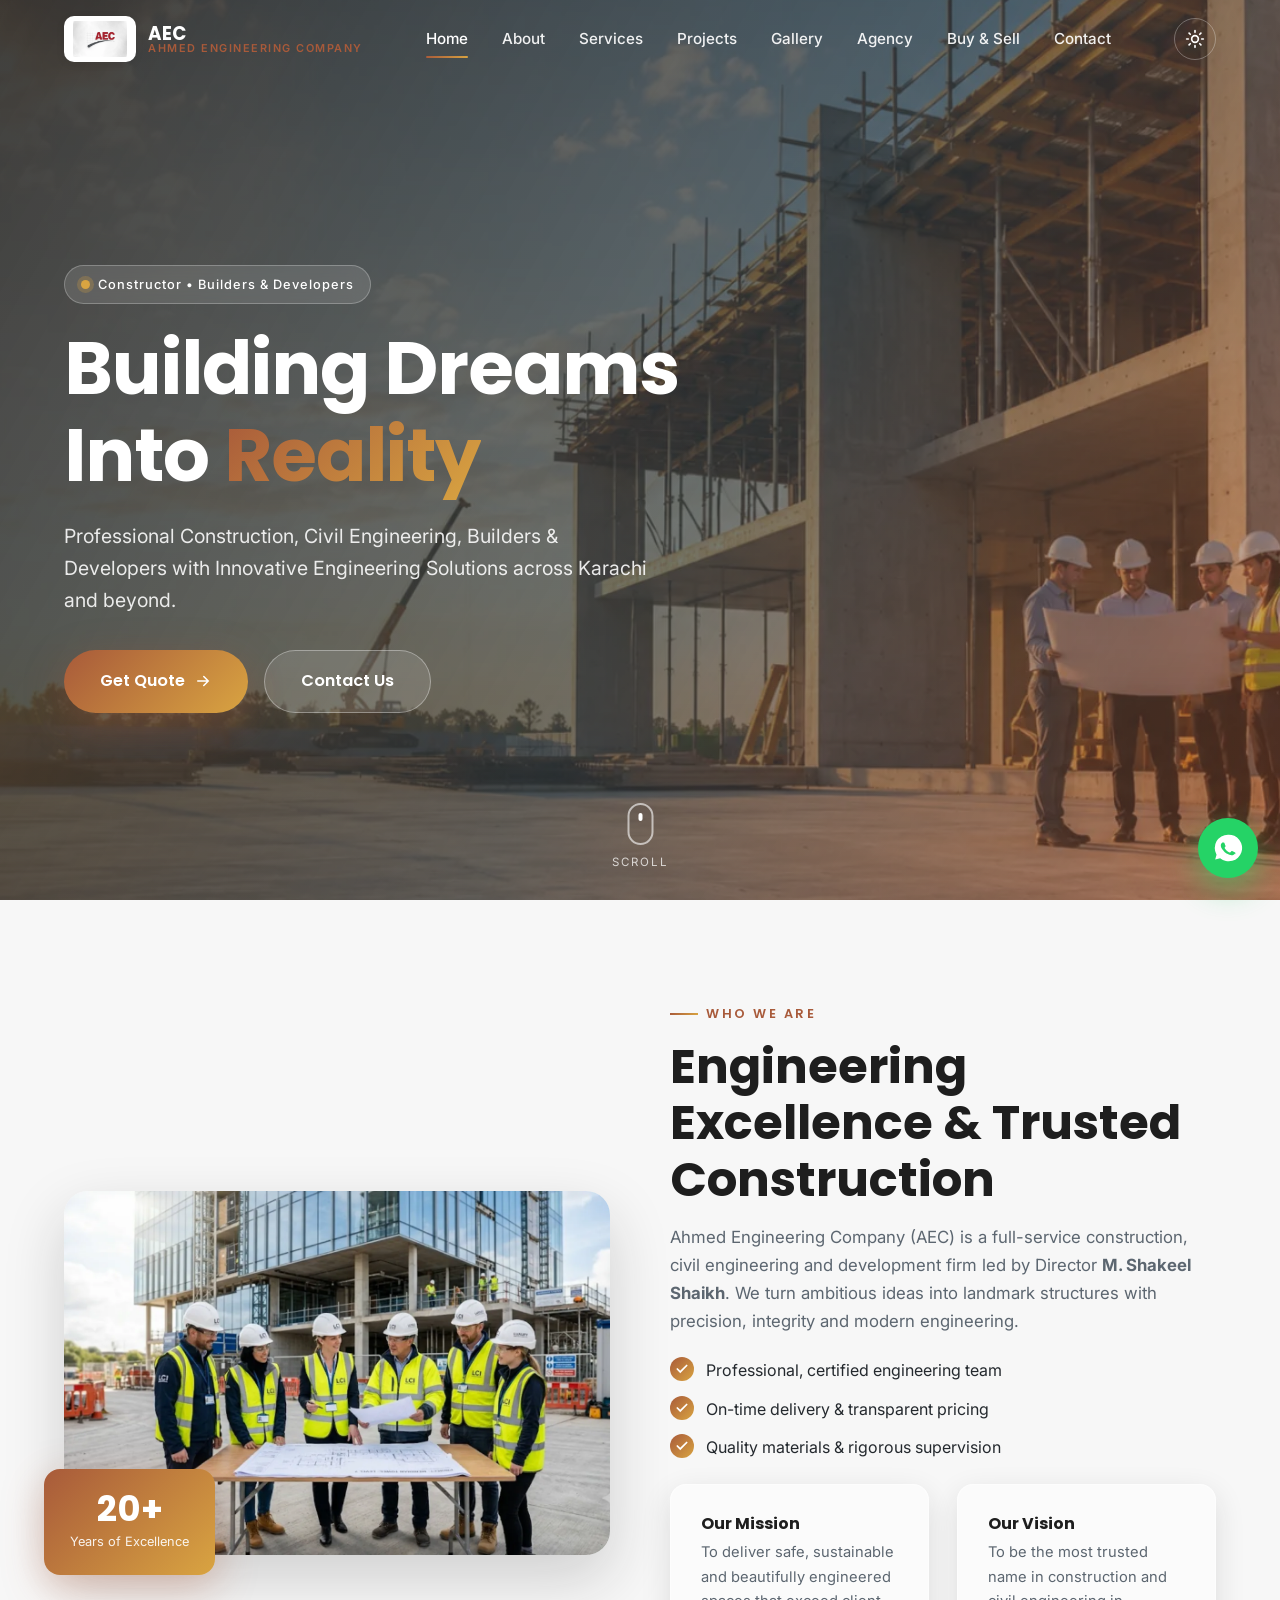
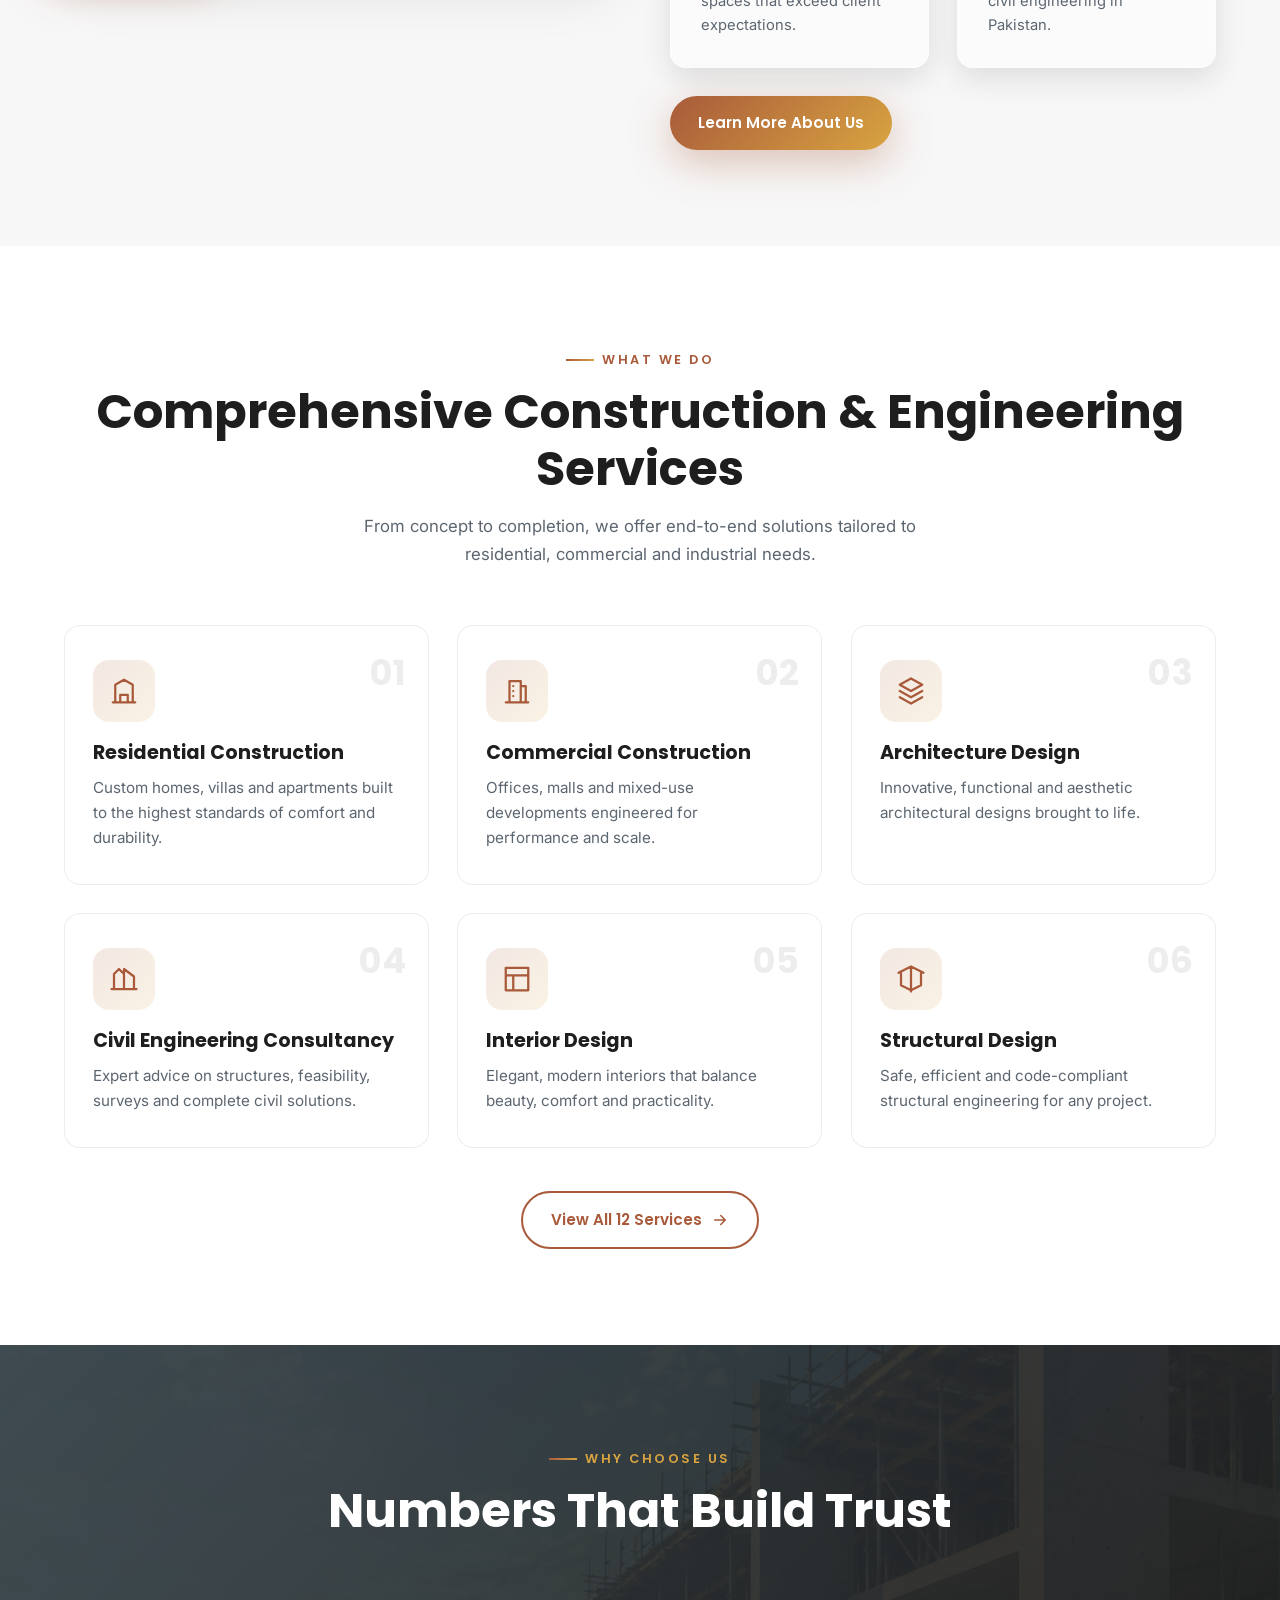
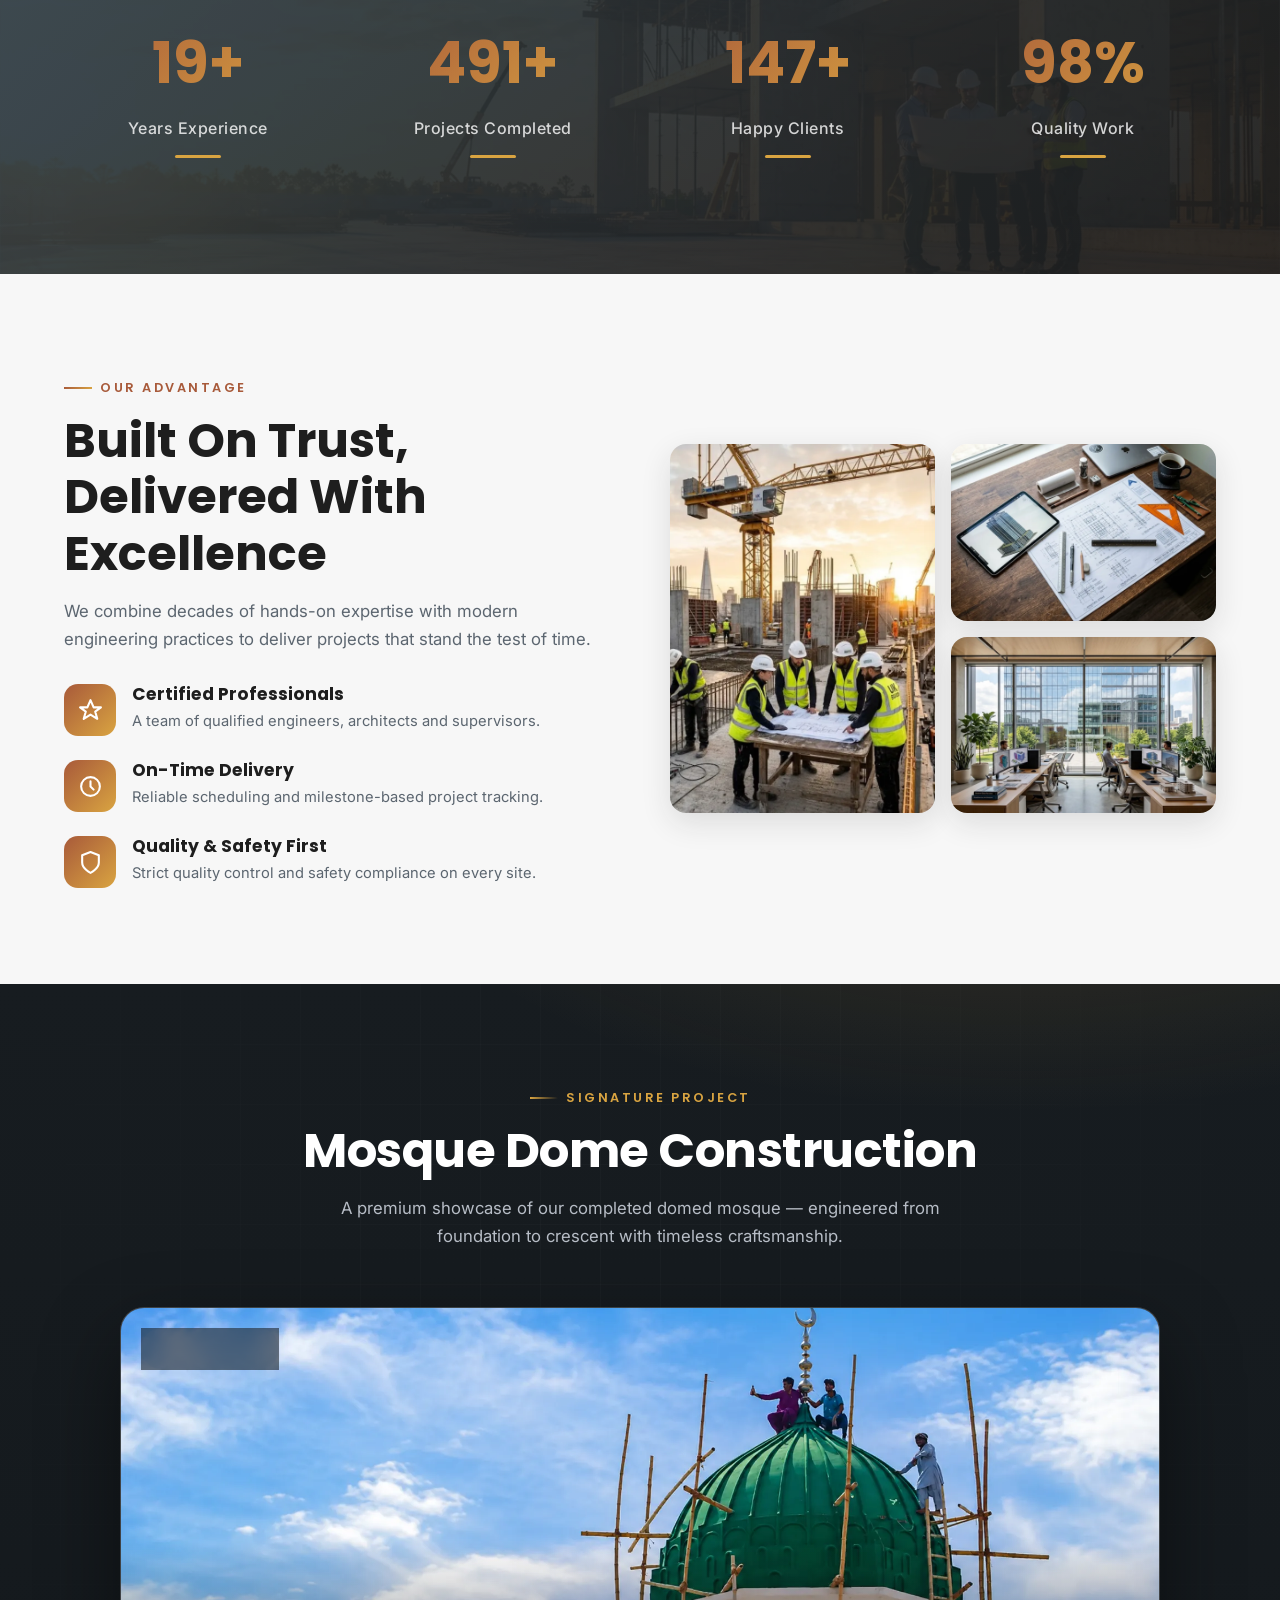
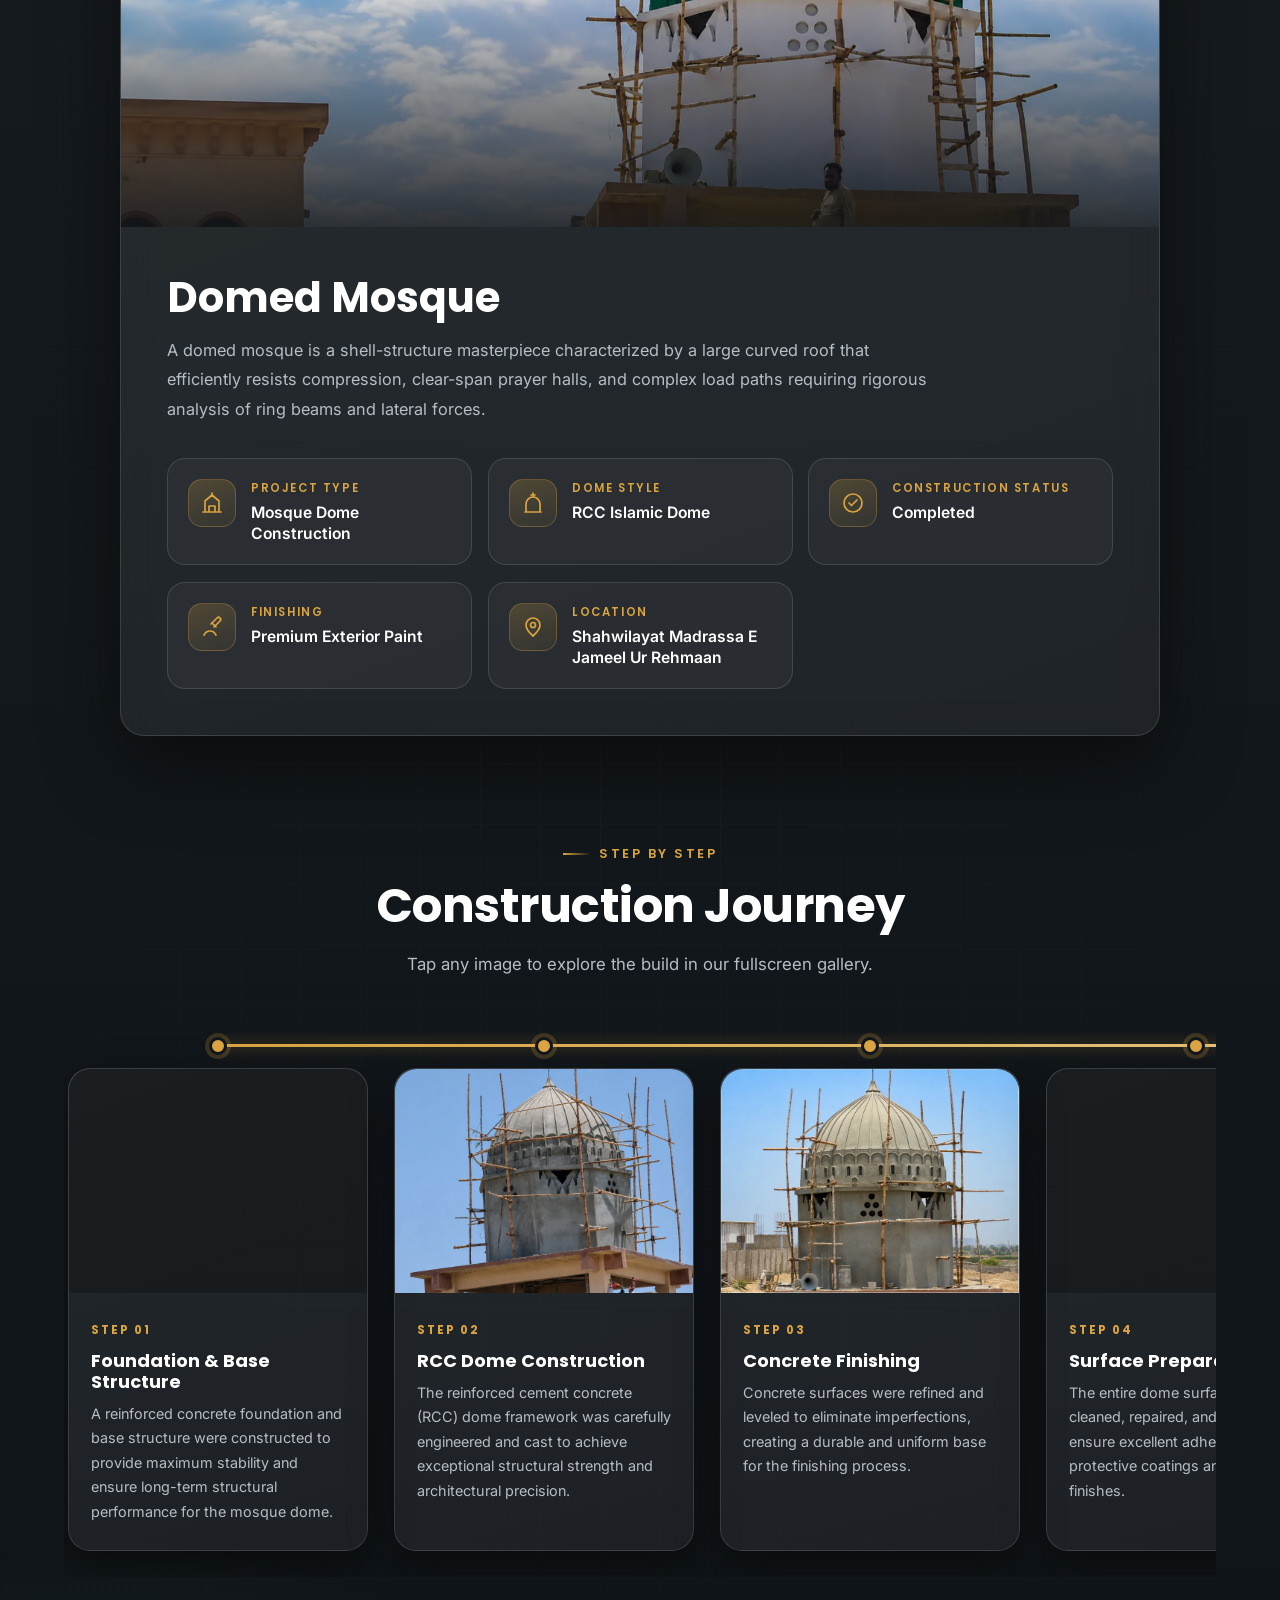
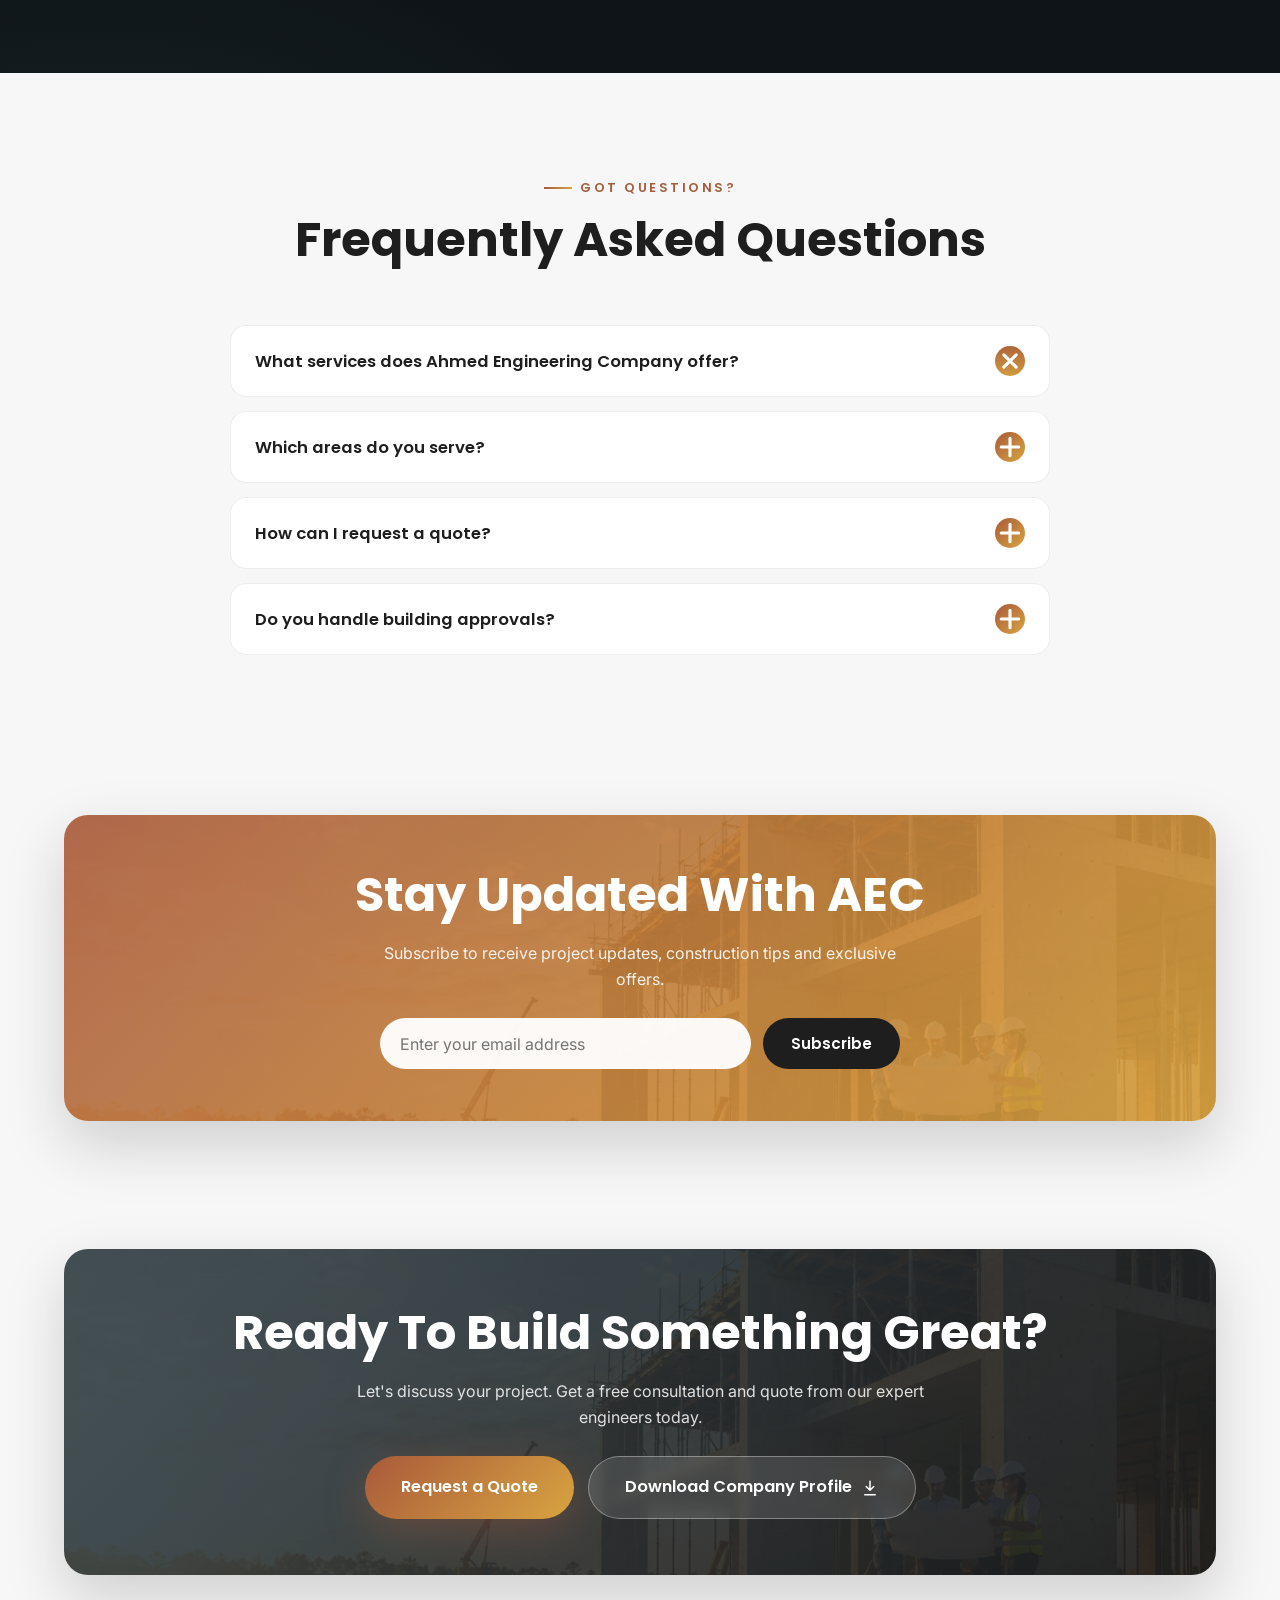
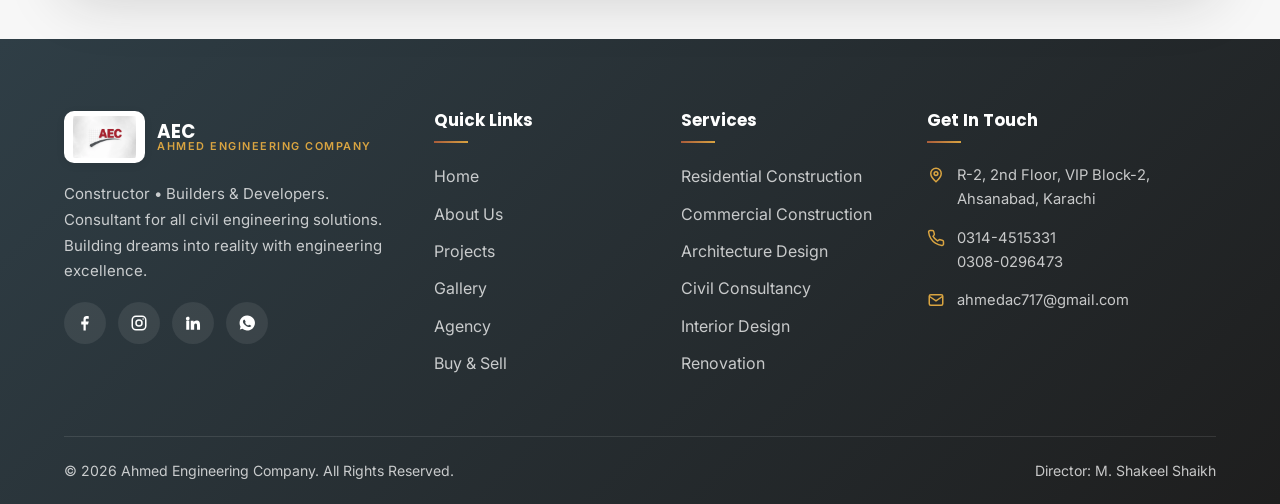
==== commit ba4b24f6: "dome in homwe page" ====
--- a/index.html
+++ b/index.html
@@ -245,111 +245,187 @@
     </div>
   </section>
 
-  <!-- ============ FEATURED PROJECTS ============ -->
-  <section class="section" style="background:var(--surface);">
+  <!-- ============ MOSQUE DOME PORTFOLIO ============ -->
+  <section class="section mdp-section" id="mosquePortfolio">
     <div class="container">
       <div class="section-head center">
-        <span class="eyebrow reveal fade">Our Portfolio</span>
-        <h2 class="section-title reveal" data-delay="1">Featured Projects</h2>
-        <p class="section-lead reveal" data-delay="2">A selection of our proudest work across residential, commercial and industrial sectors.</p>
-      </div>
-
-      <div class="filter-bar reveal" id="projectFilter" data-delay="1">
-        <button class="filter-btn active" data-filter="all">All</button>
-        <button class="filter-btn" data-filter="residential">Residential</button>
-        <button class="filter-btn" data-filter="commercial">Commercial</button>
-        <button class="filter-btn" data-filter="industrial">Industrial</button>
-        <button class="filter-btn" data-filter="interior">Interior</button>
-      </div>
-
-      <div class="grid grid-3">
-        <article class="project-card project-item reveal" data-category="residential" data-delay="1">
-          <div class="project-media"><span class="project-tag">Residential</span><img src="images/project1.webp" alt="Skyline Residency" /></div>
-          <div class="project-body">
-            <h3>Skyline Residency</h3>
-            <span class="project-loc"><svg viewBox="0 0 24 24" fill="none" stroke="currentColor" stroke-width="2"><path d="M12 21s-7-6.2-7-11a7 7 0 0114 0c0 4.8-7 11-7 11z"/><circle cx="12" cy="10" r="2.5"/></svg> Ahsanabad, Karachi</span>
-            <p>A modern 12-storey residential tower with premium apartments and amenities.</p>
-            <a href="projects.html" class="link-arrow">View Details <svg viewBox="0 0 24 24" fill="none" stroke="currentColor" stroke-width="2" stroke-linecap="round"><path d="M5 12h14M13 6l6 6-6 6"/></svg></a>
+        <span class="eyebrow reveal fade">Signature Project</span>
+        <h2 class="section-title reveal" data-delay="1">Mosque Dome Construction</h2>
+        <p class="section-lead reveal" data-delay="2">A premium showcase of our completed domed mosque — engineered from foundation to crescent with timeless craftsmanship.</p>
+      </div>
+
+      <!-- Premium project card -->
+      <article class="mdp-card reveal fade-up">
+        <div class="mdp-hero">
+          <img src="images/mosque/hero-mosque-dome.webp" alt="Domed Mosque" loading="lazy" decoding="async" />
+          <span class="mdp-status-badge"><span class="mdp-pulse"></span> Completed</span>
+        </div>
+        <div class="mdp-body">
+          <h3 class="mdp-title">Domed Mosque</h3>
+          <p class="mdp-desc">A domed mosque is a shell-structure masterpiece characterized by a large curved roof that efficiently resists compression, clear-span prayer halls, and complex load paths requiring rigorous analysis of ring beams and lateral forces.</p>
+
+          <div class="mdp-info-grid">
+            <div class="mdp-info-card reveal fade-up" data-delay="1">
+              <span class="mdp-info-ico"><svg viewBox="0 0 24 24" fill="none" stroke="currentColor" stroke-width="1.7" stroke-linecap="round" stroke-linejoin="round"><path d="M3 21h18M5 21V10l7-6 7 6v11M9 21v-6h6v6"/><path d="M12 4V2"/></svg></span>
+              <div class="mdp-info-txt"><span class="mdp-info-label">Project Type</span><strong class="mdp-info-value">Mosque Dome Construction</strong></div>
+            </div>
+            <div class="mdp-info-card reveal fade-up" data-delay="2">
+              <span class="mdp-info-ico"><svg viewBox="0 0 24 24" fill="none" stroke="currentColor" stroke-width="1.7" stroke-linecap="round" stroke-linejoin="round"><path d="M4 21h16M5 21v-8a7 7 0 0114 0v8"/><path d="M12 6V2M10 4h4"/></svg></span>
+              <div class="mdp-info-txt"><span class="mdp-info-label">Dome Style</span><strong class="mdp-info-value">RCC Islamic Dome</strong></div>
+            </div>
+            <div class="mdp-info-card reveal fade-up" data-delay="3">
+              <span class="mdp-info-ico"><svg viewBox="0 0 24 24" fill="none" stroke="currentColor" stroke-width="1.7" stroke-linecap="round" stroke-linejoin="round"><circle cx="12" cy="12" r="9"/><path d="M8 12l2.5 2.5L16 9"/></svg></span>
+              <div class="mdp-info-txt"><span class="mdp-info-label">Construction Status</span><strong class="mdp-info-value">Completed</strong></div>
+            </div>
+            <div class="mdp-info-card reveal fade-up" data-delay="1">
+              <span class="mdp-info-ico"><svg viewBox="0 0 24 24" fill="none" stroke="currentColor" stroke-width="1.7" stroke-linecap="round" stroke-linejoin="round"><path d="M4 20s2-4 6-4 6 4 6 4"/><path d="M14 12l6-6a2 2 0 00-3-3l-6 6"/><path d="M12 8l4 4"/></svg></span>
+              <div class="mdp-info-txt"><span class="mdp-info-label">Finishing</span><strong class="mdp-info-value">Premium Exterior Paint</strong></div>
+            </div>
+            <div class="mdp-info-card reveal fade-up" data-delay="2">
+              <span class="mdp-info-ico"><svg viewBox="0 0 24 24" fill="none" stroke="currentColor" stroke-width="1.7" stroke-linecap="round" stroke-linejoin="round"><path d="M12 21s-7-6.2-7-11a7 7 0 0114 0c0 4.8-7 11-7 11z"/><circle cx="12" cy="10" r="2.5"/></svg></span>
+              <div class="mdp-info-txt"><span class="mdp-info-label">Location</span><strong class="mdp-info-value">Shahwilayat Madrassa E Jameel Ur Rehmaan</strong></div>
+            </div>
           </div>
-        </article>
-        <article class="project-card project-item reveal" data-category="commercial" data-delay="2">
-          <div class="project-media"><span class="project-tag">Commercial</span><img src="images/project2.webp" alt="Grand Mall Plaza" /></div>
-          <div class="project-body">
-            <h3>Grand Mall Plaza</h3>
-            <span class="project-loc"><svg viewBox="0 0 24 24" fill="none" stroke="currentColor" stroke-width="2"><path d="M12 21s-7-6.2-7-11a7 7 0 0114 0c0 4.8-7 11-7 11z"/><circle cx="12" cy="10" r="2.5"/></svg> Gulshan, Karachi</span>
-            <p>A flagship shopping and business complex with 200+ retail units.</p>
-            <a href="projects.html" class="link-arrow">View Details <svg viewBox="0 0 24 24" fill="none" stroke="currentColor" stroke-width="2" stroke-linecap="round"><path d="M5 12h14M13 6l6 6-6 6"/></svg></a>
+        </div>
+      </article>
+
+      <!-- Construction Journey -->
+      <div class="mdp-journey">
+        <div class="section-head center">
+          <span class="eyebrow reveal fade">Step By Step</span>
+          <h2 class="section-title reveal" data-delay="1">Construction Journey</h2>
+          <p class="section-lead reveal" data-delay="2">Tap any image to explore the build in our fullscreen gallery.</p>
+        </div>
+
+        <div class="mdp-timeline-wrap">
+          <div class="mdp-timeline" id="mosqueGallery">
+            <div class="mdp-line" aria-hidden="true"><span class="mdp-line-fill"></span></div>
+
+            <div class="mdp-step reveal left" data-delay="1">
+              <span class="mdp-node" aria-hidden="true"></span>
+              <button class="mdp-step-media" type="button" data-index="0" aria-label="Open Foundation &amp; Base Structure image">
+                <img src="images/mosque/foundation-base-structure.webp" alt="Foundation & Base Structure" loading="lazy" decoding="async" />
+                <span class="mdp-zoom-ico" aria-hidden="true"><svg viewBox="0 0 24 24" fill="none" stroke="currentColor" stroke-width="2" stroke-linecap="round" stroke-linejoin="round"><circle cx="11" cy="11" r="7"/><path d="M21 21l-4.3-4.3M11 8v6M8 11h6"/></svg></span>
+              </button>
+              <div class="mdp-step-text">
+                <span class="mdp-step-num">Step 01</span>
+                <h4>Foundation &amp; Base Structure</h4>
+                <p>A reinforced concrete foundation and base structure were constructed to provide maximum stability and ensure long-term structural performance for the mosque dome.</p>
+              </div>
+            </div>
+
+            <div class="mdp-step reveal right" data-delay="2">
+              <span class="mdp-node" aria-hidden="true"></span>
+              <button class="mdp-step-media" type="button" data-index="1" aria-label="Open RCC Dome Construction image">
+                <img src="images/mosque/rcc-dome-construction.webp" alt="RCC Dome Construction" loading="lazy" decoding="async" />
+                <span class="mdp-zoom-ico" aria-hidden="true"><svg viewBox="0 0 24 24" fill="none" stroke="currentColor" stroke-width="2" stroke-linecap="round" stroke-linejoin="round"><circle cx="11" cy="11" r="7"/><path d="M21 21l-4.3-4.3M11 8v6M8 11h6"/></svg></span>
+              </button>
+              <div class="mdp-step-text">
+                <span class="mdp-step-num">Step 02</span>
+                <h4>RCC Dome Construction</h4>
+                <p>The reinforced cement concrete (RCC) dome framework was carefully engineered and cast to achieve exceptional structural strength and architectural precision.</p>
+              </div>
+            </div>
+
+            <div class="mdp-step reveal left" data-delay="3">
+              <span class="mdp-node" aria-hidden="true"></span>
+              <button class="mdp-step-media" type="button" data-index="2" aria-label="Open Concrete Finishing image">
+                <img src="images/mosque/concrete-finishing.webp" alt="Concrete Finishing" loading="lazy" decoding="async" />
+                <span class="mdp-zoom-ico" aria-hidden="true"><svg viewBox="0 0 24 24" fill="none" stroke="currentColor" stroke-width="2" stroke-linecap="round" stroke-linejoin="round"><circle cx="11" cy="11" r="7"/><path d="M21 21l-4.3-4.3M11 8v6M8 11h6"/></svg></span>
+              </button>
+              <div class="mdp-step-text">
+                <span class="mdp-step-num">Step 03</span>
+                <h4>Concrete Finishing</h4>
+                <p>Concrete surfaces were refined and leveled to eliminate imperfections, creating a durable and uniform base for the finishing process.</p>
+              </div>
+            </div>
+
+            <div class="mdp-step reveal right" data-delay="1">
+              <span class="mdp-node" aria-hidden="true"></span>
+              <button class="mdp-step-media" type="button" data-index="3" aria-label="Open Surface Preparation image">
+                <img src="images/mosque/surface-preparation.webp" alt="Surface Preparation" loading="lazy" decoding="async" />
+                <span class="mdp-zoom-ico" aria-hidden="true"><svg viewBox="0 0 24 24" fill="none" stroke="currentColor" stroke-width="2" stroke-linecap="round" stroke-linejoin="round"><circle cx="11" cy="11" r="7"/><path d="M21 21l-4.3-4.3M11 8v6M8 11h6"/></svg></span>
+              </button>
+              <div class="mdp-step-text">
+                <span class="mdp-step-num">Step 04</span>
+                <h4>Surface Preparation</h4>
+                <p>The entire dome surface was cleaned, repaired, and prepared to ensure excellent adhesion for protective coatings and decorative finishes.</p>
+              </div>
+            </div>
+
+            <div class="mdp-step reveal left" data-delay="2">
+              <span class="mdp-node" aria-hidden="true"></span>
+              <button class="mdp-step-media" type="button" data-index="4" aria-label="Open Primer &amp; Waterproofing image">
+                <img src="images/mosque/primer-waterproofing.webp" alt="Primer & Waterproofing" loading="lazy" decoding="async" />
+                <span class="mdp-zoom-ico" aria-hidden="true"><svg viewBox="0 0 24 24" fill="none" stroke="currentColor" stroke-width="2" stroke-linecap="round" stroke-linejoin="round"><circle cx="11" cy="11" r="7"/><path d="M21 21l-4.3-4.3M11 8v6M8 11h6"/></svg></span>
+              </button>
+              <div class="mdp-step-text">
+                <span class="mdp-step-num">Step 05</span>
+                <h4>Primer &amp; Waterproofing</h4>
+                <p>Premium waterproofing systems and high-performance primers were applied to protect the dome from moisture, weather exposure, and long-term deterioration.</p>
+              </div>
+            </div>
+
+            <div class="mdp-step reveal right" data-delay="3">
+              <span class="mdp-node" aria-hidden="true"></span>
+              <button class="mdp-step-media" type="button" data-index="5" aria-label="Open Final Paint Finish image">
+                <img src="images/mosque/final-paint-finish.webp" alt="Final Paint Finish" loading="lazy" decoding="async" />
+                <span class="mdp-zoom-ico" aria-hidden="true"><svg viewBox="0 0 24 24" fill="none" stroke="currentColor" stroke-width="2" stroke-linecap="round" stroke-linejoin="round"><circle cx="11" cy="11" r="7"/><path d="M21 21l-4.3-4.3M11 8v6M8 11h6"/></svg></span>
+              </button>
+              <div class="mdp-step-text">
+                <span class="mdp-step-num">Step 06</span>
+                <h4>Final Paint Finish</h4>
+                <p>Multiple coats of premium exterior architectural paint were applied to deliver a refined appearance while enhancing durability and UV resistance.</p>
+              </div>
+            </div>
+
+            <div class="mdp-step reveal left" data-delay="1">
+              <span class="mdp-node" aria-hidden="true"></span>
+              <button class="mdp-step-media" type="button" data-index="6" aria-label="Open Crescent Installation image">
+                <img src="images/mosque/crescent-installation.webp" alt="Crescent Installation" loading="lazy" decoding="async" />
+                <span class="mdp-zoom-ico" aria-hidden="true"><svg viewBox="0 0 24 24" fill="none" stroke="currentColor" stroke-width="2" stroke-linecap="round" stroke-linejoin="round"><circle cx="11" cy="11" r="7"/><path d="M21 21l-4.3-4.3M11 8v6M8 11h6"/></svg></span>
+              </button>
+              <div class="mdp-step-text">
+                <span class="mdp-step-num">Step 07</span>
+                <h4>Crescent Installation</h4>
+                <p>The decorative crescent was securely installed at the apex of the dome, completing its iconic architectural identity.</p>
+              </div>
+            </div>
+
+            <div class="mdp-step reveal right" data-delay="2">
+              <span class="mdp-node" aria-hidden="true"></span>
+              <button class="mdp-step-media" type="button" data-index="7" aria-label="Open Completed Mosque Dome image">
+                <img src="images/mosque/completed-mosque-dome.webp" alt="Completed Mosque Dome" loading="lazy" decoding="async" />
+                <span class="mdp-zoom-ico" aria-hidden="true"><svg viewBox="0 0 24 24" fill="none" stroke="currentColor" stroke-width="2" stroke-linecap="round" stroke-linejoin="round"><circle cx="11" cy="11" r="7"/><path d="M21 21l-4.3-4.3M11 8v6M8 11h6"/></svg></span>
+              </button>
+              <div class="mdp-step-text">
+                <span class="mdp-step-num">Step 08</span>
+                <h4>Completed Mosque Dome</h4>
+                <p>The completed mosque dome showcases superior craftsmanship, elegant proportions, and a timeless architectural presence, ready to serve the community.</p>
+              </div>
+            </div>
           </div>
-        </article>
-        <article class="project-card project-item reveal" data-category="industrial" data-delay="3">
-          <div class="project-media"><span class="project-tag">Industrial</span><img src="images/project3.webp" alt="Steel Works Unit" /></div>
-          <div class="project-body">
-            <h3>Steel Works Unit</h3>
-            <span class="project-loc"><svg viewBox="0 0 24 24" fill="none" stroke="currentColor" stroke-width="2"><path d="M12 21s-7-6.2-7-11a7 7 0 0114 0c0 4.8-7 11-7 11z"/><circle cx="12" cy="10" r="2.5"/></svg> SITE Area, Karachi</span>
-            <p>A heavy-duty industrial facility with reinforced structural framing.</p>
-            <a href="projects.html" class="link-arrow">View Details <svg viewBox="0 0 24 24" fill="none" stroke="currentColor" stroke-width="2" stroke-linecap="round"><path d="M5 12h14M13 6l6 6-6 6"/></svg></a>
-          </div>
-        </article>
-        <article class="project-card project-item reveal" data-category="interior" data-delay="1">
-          <div class="project-media"><span class="project-tag">Interior</span><img src="images/project4.webp" alt="Luxury Interior" /></div>
-          <div class="project-body">
-            <h3>Luxury Interior Fit-out</h3>
-            <span class="project-loc"><svg viewBox="0 0 24 24" fill="none" stroke="currentColor" stroke-width="2"><path d="M12 21s-7-6.2-7-11a7 7 0 0114 0c0 4.8-7 11-7 11z"/><circle cx="12" cy="10" r="2.5"/></svg> DHA, Karachi</span>
-            <p>A bespoke penthouse interior with contemporary finishes.</p>
-            <a href="projects.html" class="link-arrow">View Details <svg viewBox="0 0 24 24" fill="none" stroke="currentColor" stroke-width="2" stroke-linecap="round"><path d="M5 12h14M13 6l6 6-6 6"/></svg></a>
-          </div>
-        </article>
-        <article class="project-card project-item reveal" data-category="residential" data-delay="2">
-          <div class="project-media"><span class="project-tag">Residential</span><img src="images/project5.webp" alt="Palm Villas" /></div>
-          <div class="project-body">
-            <h3>Palm Villas</h3>
-            <span class="project-loc"><svg viewBox="0 0 24 24" fill="none" stroke="currentColor" stroke-width="2"><path d="M12 21s-7-6.2-7-11a7 7 0 0114 0c0 4.8-7 11-7 11z"/><circle cx="12" cy="10" r="2.5"/></svg> Malir, Karachi</span>
-            <p>A gated community of 24 modern family villas.</p>
-            <a href="projects.html" class="link-arrow">View Details <svg viewBox="0 0 24 24" fill="none" stroke="currentColor" stroke-width="2" stroke-linecap="round"><path d="M5 12h14M13 6l6 6-6 6"/></svg></a>
-          </div>
-        </article>
-        <article class="project-card project-item reveal" data-category="commercial" data-delay="3">
-          <div class="project-media"><span class="project-tag">Commercial</span><img src="images/project6.webp" alt="Corporate Tower" /></div>
-          <div class="project-body">
-            <h3>Corporate Tower</h3>
-            <span class="project-loc"><svg viewBox="0 0 24 24" fill="none" stroke="currentColor" stroke-width="2"><path d="M12 21s-7-6.2-7-11a7 7 0 0114 0c0 4.8-7 11-7 11z"/><circle cx="12" cy="10" r="2.5"/></svg> Clifton, Karachi</span>
-            <p>A LEED-inspired corporate headquarters with smart facilities.</p>
-            <a href="projects.html" class="link-arrow">View Details <svg viewBox="0 0 24 24" fill="none" stroke="currentColor" stroke-width="2" stroke-linecap="round"><path d="M5 12h14M13 6l6 6-6 6"/></svg></a>
-          </div>
-        </article>
-      </div>
-    </div>
-  </section>
-
-  <!-- ============ LIVE PROJECT PROGRESS ============ -->
-  <section class="section">
-    <div class="container split">
-      <div class="split-body reveal left">
-        <span class="eyebrow">Live Progress</span>
-        <h2 class="section-title">Projects Currently In Motion</h2>
-        <p class="section-lead" style="margin-bottom:34px;">Real-time visibility into our ongoing developments. We keep every client informed at each milestone.</p>
-        <div class="progress-item reveal" data-delay="1">
-          <div class="progress-top"><span>Skyline Residency — Phase 2</span><small>78%</small></div>
-          <div class="progress-track"><div class="progress-fill" data-value="78"></div></div>
-        </div>
-        <div class="progress-item reveal" data-delay="2">
-          <div class="progress-top"><span>Grand Mall Plaza — Fit-out</span><small>62%</small></div>
-          <div class="progress-track"><div class="progress-fill" data-value="62"></div></div>
-        </div>
-        <div class="progress-item reveal" data-delay="3">
-          <div class="progress-top"><span>Palm Villas — Handover</span><small>91%</small></div>
-          <div class="progress-track"><div class="progress-fill" data-value="91"></div></div>
-        </div>
-        <div class="progress-item reveal" data-delay="4">
-          <div class="progress-top"><span>Metro Overpass — Structure</span><small>45%</small></div>
-          <div class="progress-track"><div class="progress-fill" data-value="45"></div></div>
-        </div>
-      </div>
-      <div class="split-media reveal right">
-        <div class="image-frame"><img src="images/project7.webp" alt="Live construction site" /></div>
-      </div>
-    </div>
-  </section>
+        </div>
+      </div>
+    </div>
+  </section>
+
+  <!-- ============ PREMIUM LIGHTBOX GALLERY (portaled outside section for stacking) ============ -->
+  <div class="mdp-lightbox" id="mosqueLightbox" aria-hidden="true" role="dialog" aria-modal="true" aria-label="Construction journey gallery">
+    <div class="mdp-lb-backdrop"></div>
+    <button class="mdp-lb-close" type="button" aria-label="Close gallery"><svg viewBox="0 0 24 24" fill="none" stroke="currentColor" stroke-width="2" stroke-linecap="round"><path d="M18 6L6 18M6 6l12 12"/></svg></button>
+    <button class="mdp-lb-nav mdp-lb-prev" type="button" aria-label="Previous image"><svg viewBox="0 0 24 24" fill="none" stroke="currentColor" stroke-width="2" stroke-linecap="round" stroke-linejoin="round"><path d="M15 18l-6-6 6-6"/></svg></button>
+    <button class="mdp-lb-nav mdp-lb-next" type="button" aria-label="Next image"><svg viewBox="0 0 24 24" fill="none" stroke="currentColor" stroke-width="2" stroke-linecap="round" stroke-linejoin="round"><path d="M9 18l6-6-6-6"/></svg></button>
+    <div class="mdp-lb-stage">
+      <div class="mdp-lb-spinner" aria-hidden="true"></div>
+      <img class="mdp-lb-img" src="" alt="" draggable="false" />
+    </div>
+    <div class="mdp-lb-bar">
+      <span class="mdp-lb-counter">1 / 8</span>
+      <span class="mdp-lb-caption"></span>
+      <span class="mdp-lb-hint">Scroll to zoom • Swipe to navigate</span>
+    </div>
+  </div>
 
   <!-- ============ FAQ ============ -->
   <section class="section">
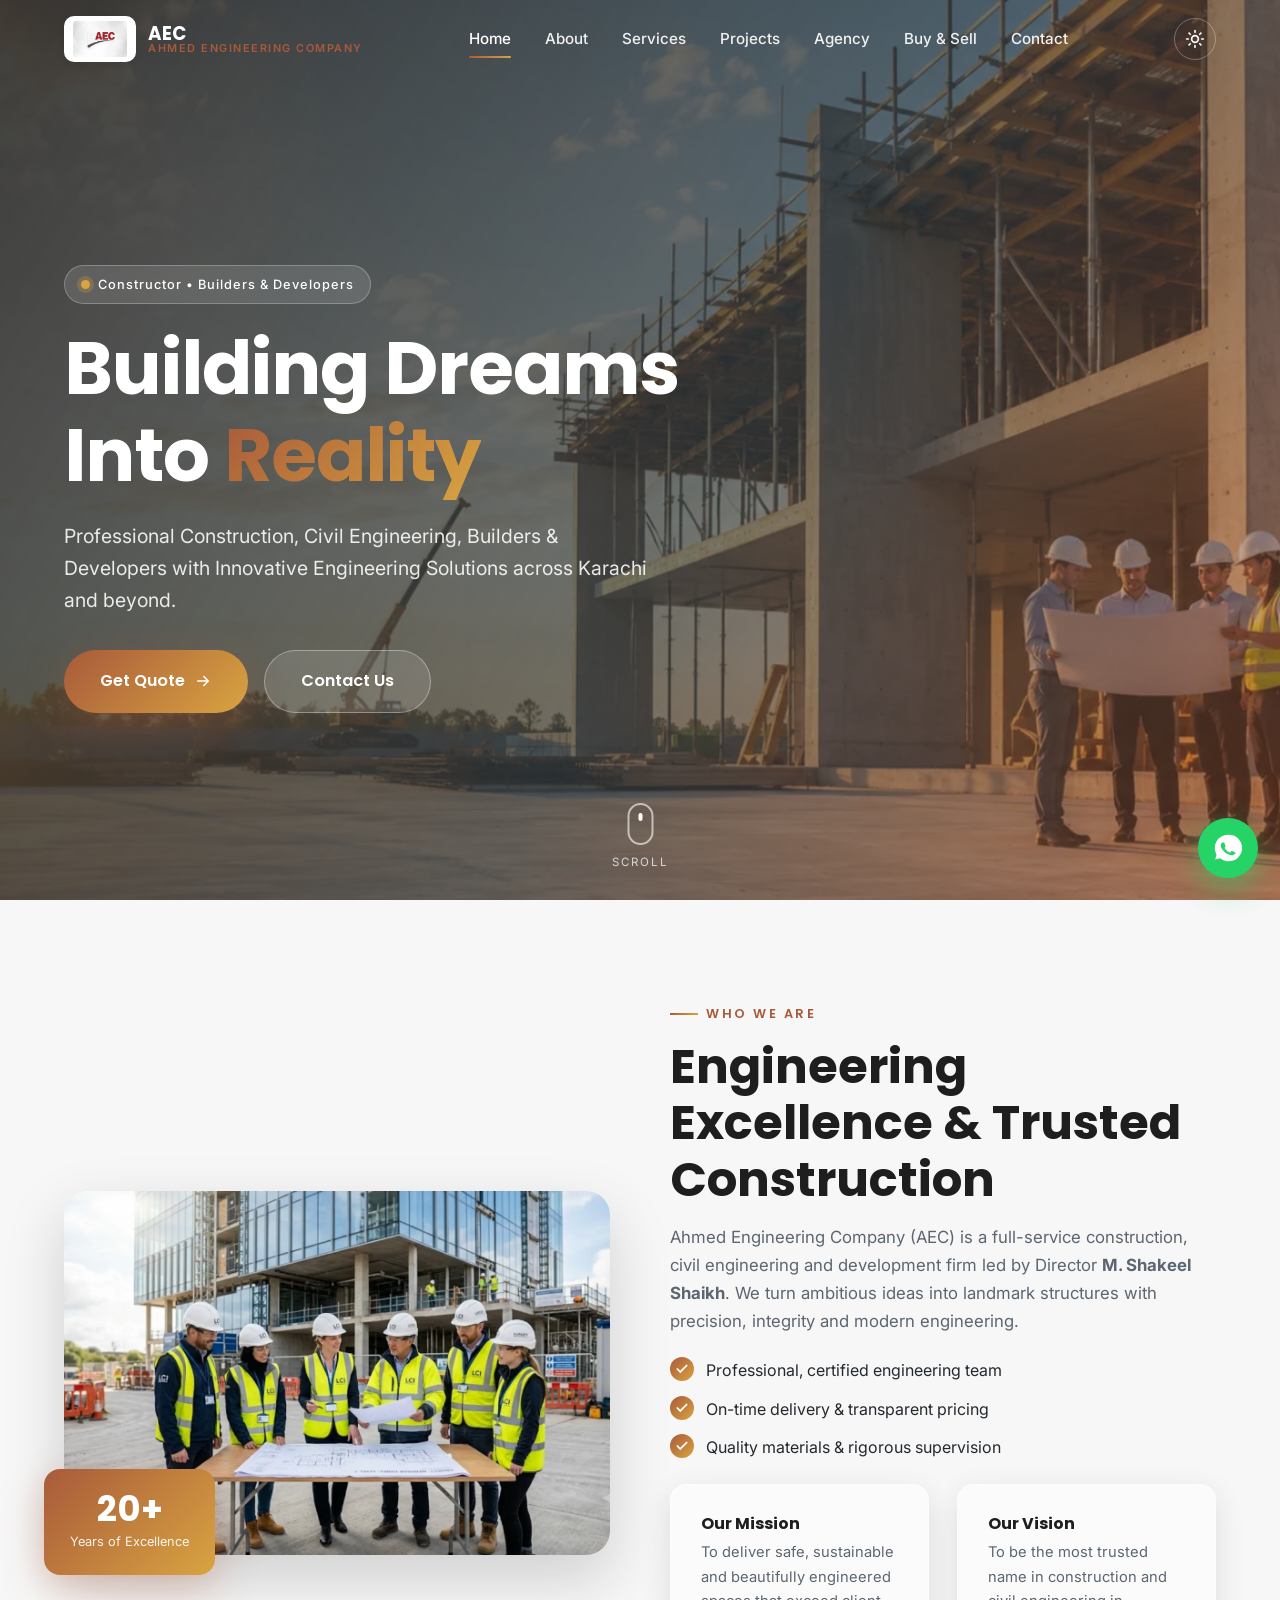
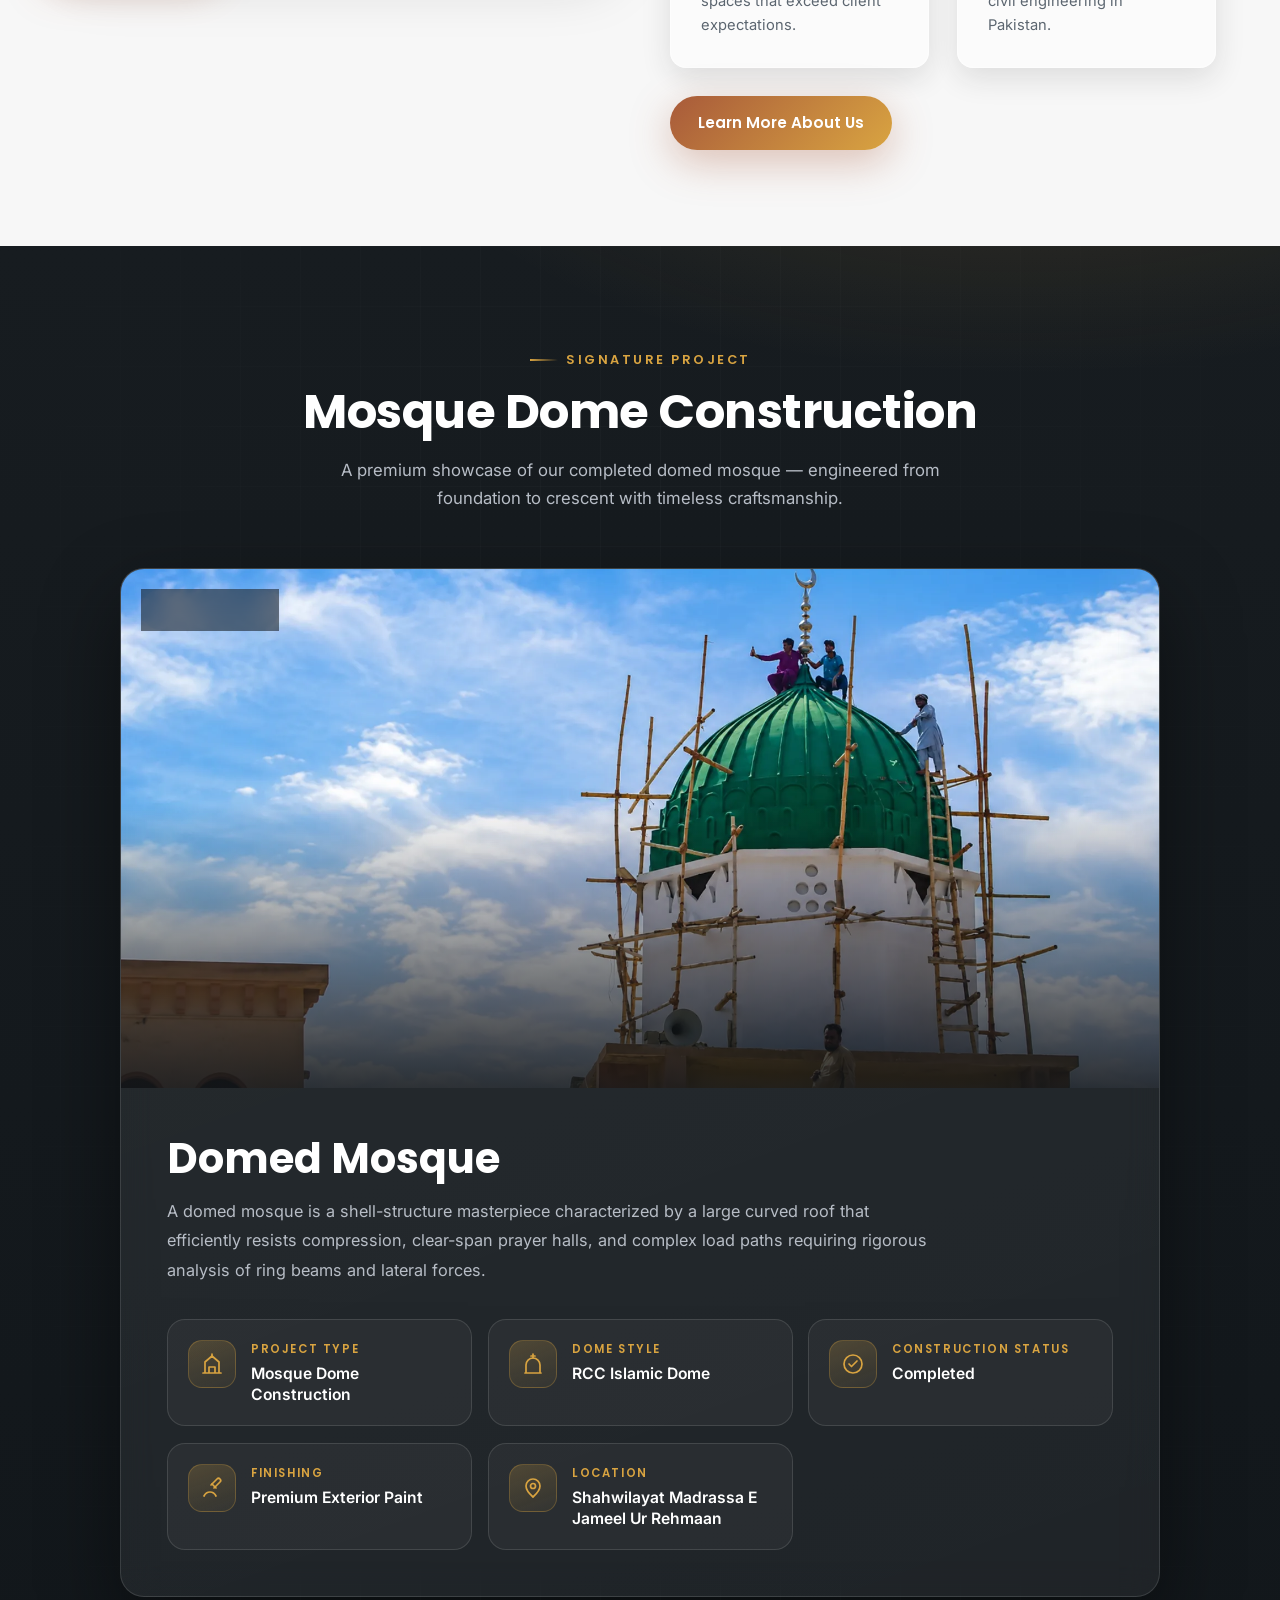
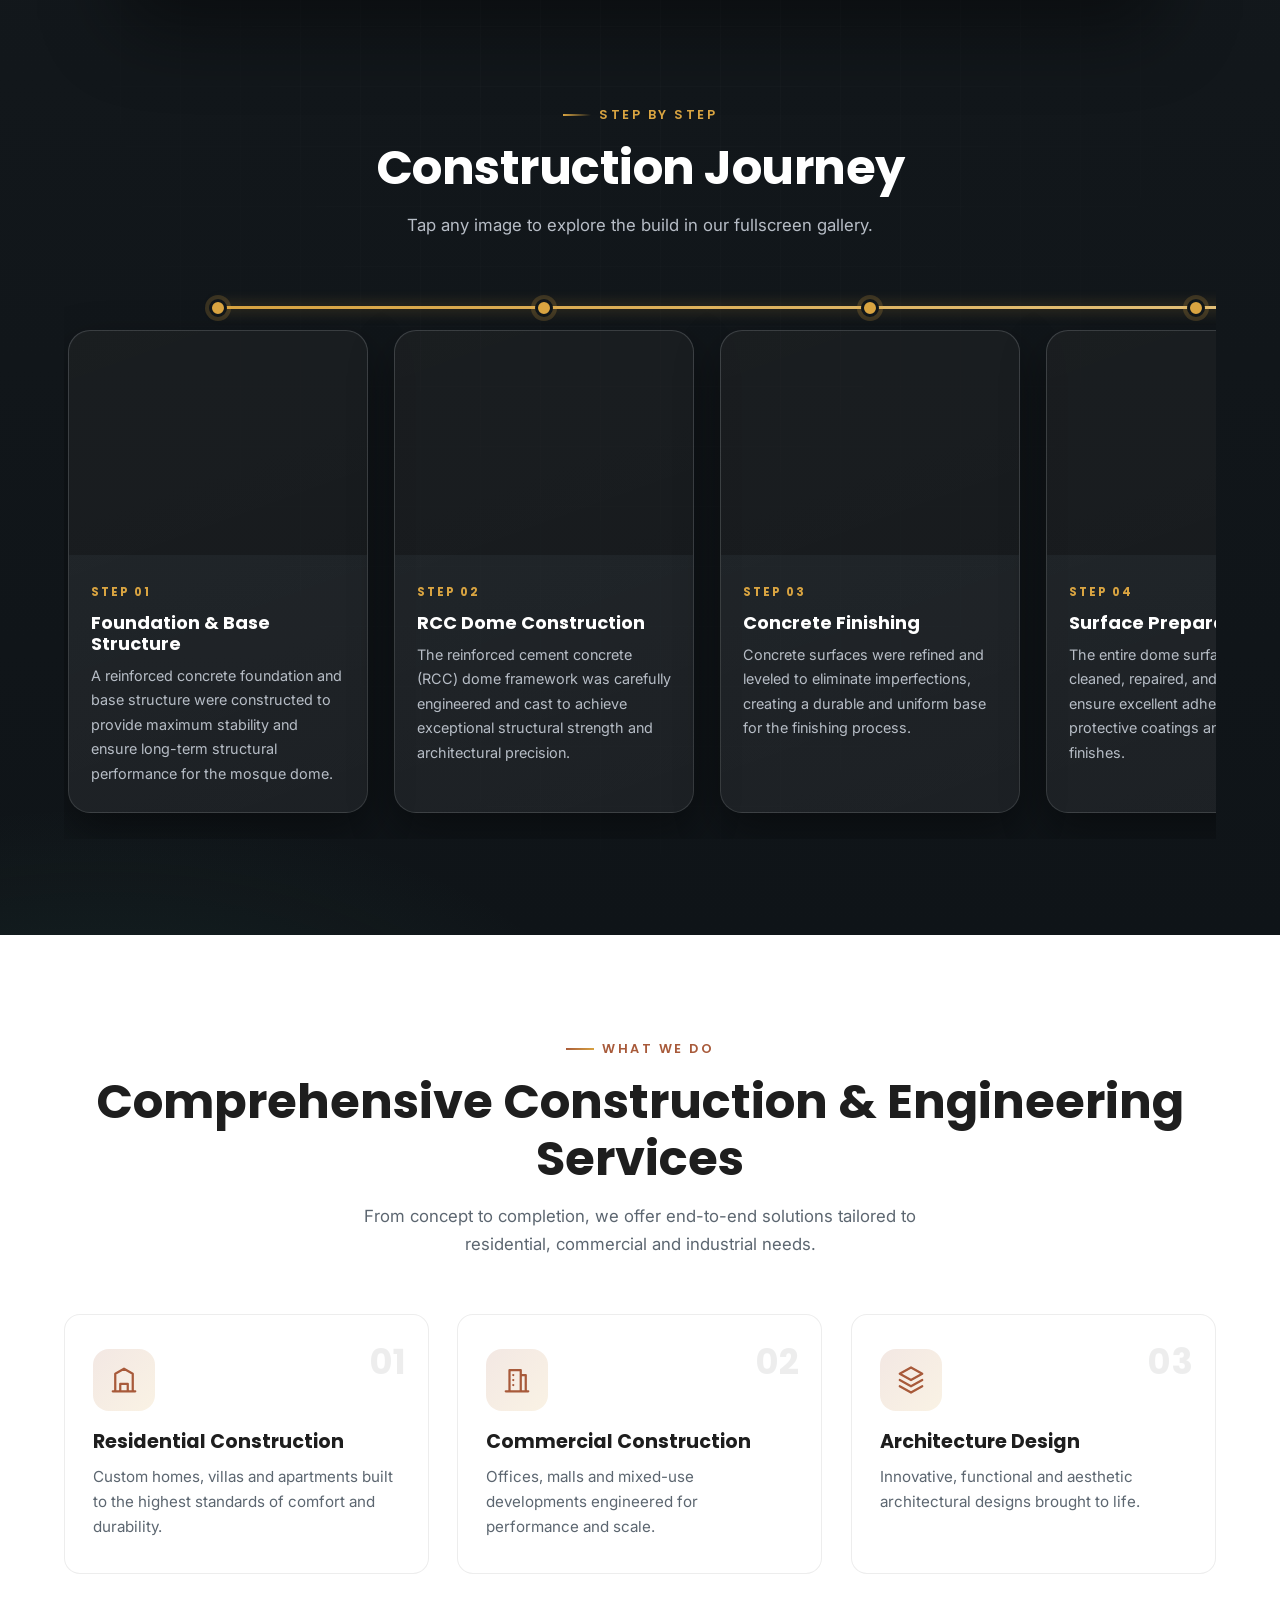
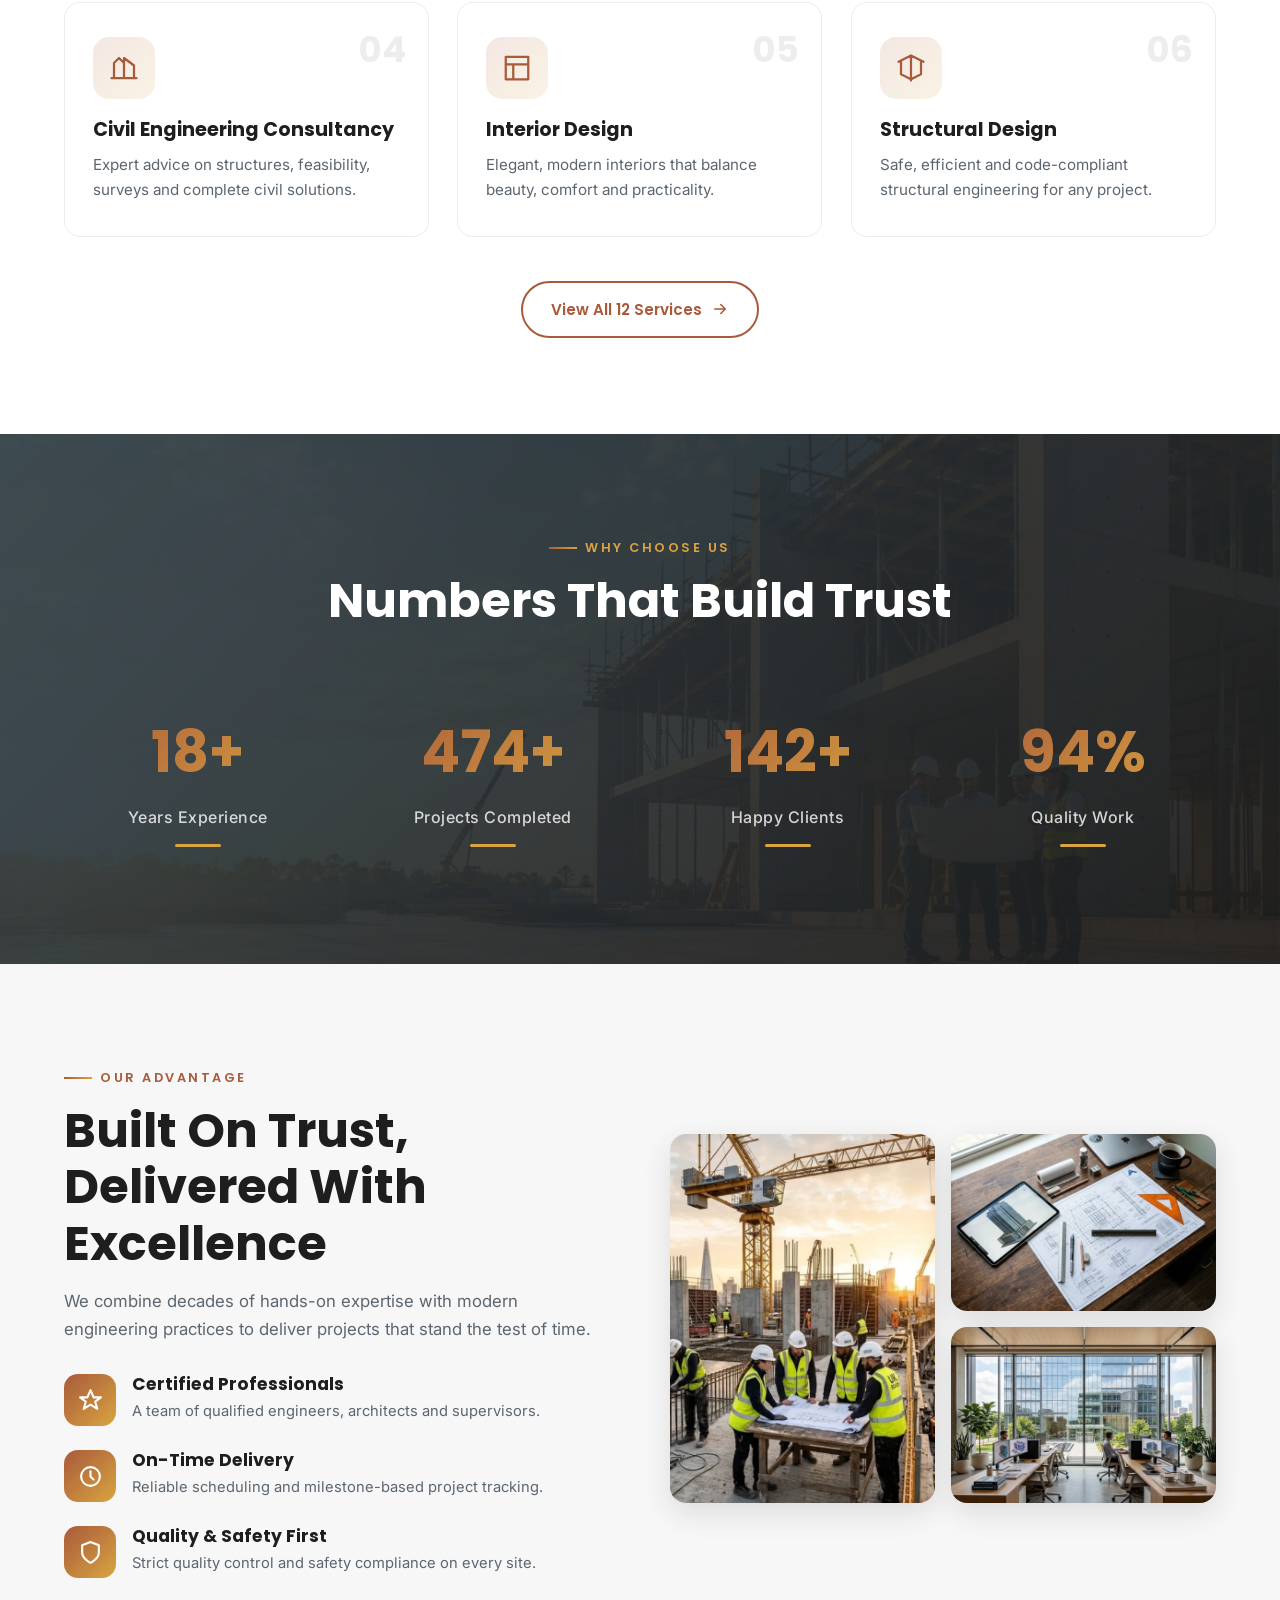
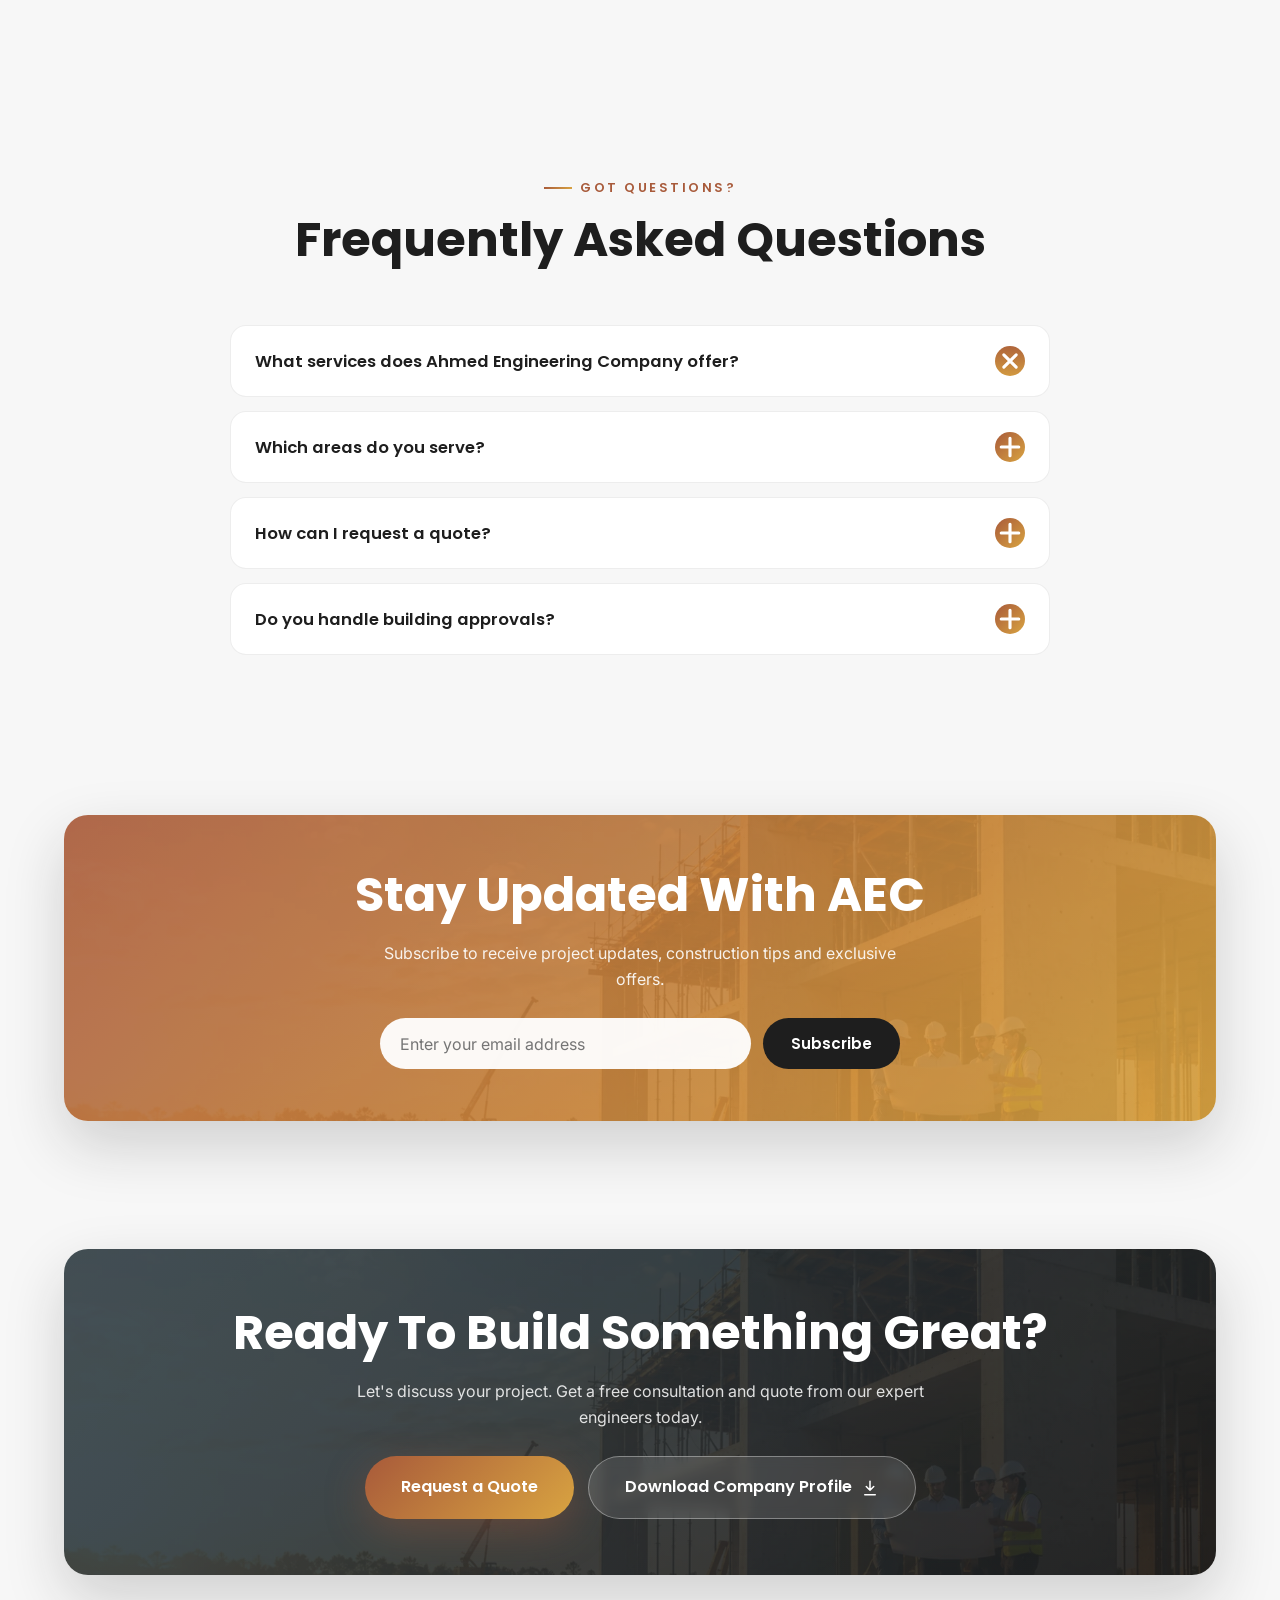
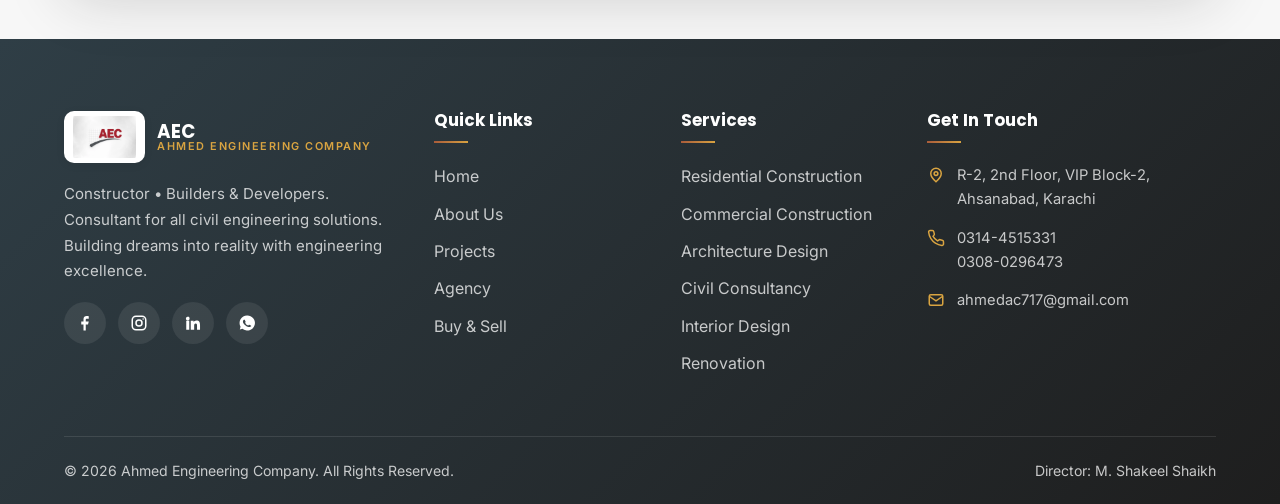
==== commit 8d7da0ae: "remove project page,renamed gallery pagr into project and dome shift upper in home page" ====
--- a/index.html
+++ b/index.html
@@ -63,7 +63,6 @@
         <a href="about.html">About</a>
         <a href="services.html">Services</a>
         <a href="projects.html">Projects</a>
-        <a href="gallery.html">Gallery</a>
         <a href="agency.html">Agency</a>
         <a href="buy-sell.html">Buy &amp; Sell</a>
         <a href="contact.html">Contact</a>
@@ -86,7 +85,6 @@
     <a href="about.html">About</a>
     <a href="services.html">Services</a>
     <a href="projects.html">Projects</a>
-    <a href="gallery.html">Gallery</a>
     <a href="agency.html">Agency</a>
     <a href="buy-sell.html">Buy &amp; Sell</a>
     <a href="https://wa.me/923080296473" target="_blank" rel="noopener">Contact</a>
@@ -141,6 +139,172 @@
       </div>
     </div>
   </section>
+
+<!-- ============ MOSQUE DOME PORTFOLIO ============ -->
+<section class="section mdp-section" id="mosquePortfolio">
+  <div class="container">
+    <div class="section-head center">
+      <span class="eyebrow reveal fade">Signature Project</span>
+      <h2 class="section-title reveal" data-delay="1">Mosque Dome Construction</h2>
+      <p class="section-lead reveal" data-delay="2">A premium showcase of our completed domed mosque — engineered from foundation to crescent with timeless craftsmanship.</p>
+    </div>
+
+    <!-- Premium project card -->
+    <article class="mdp-card reveal fade-up">
+      <div class="mdp-hero">
+        <img src="images/mosque/hero-mosque-dome.webp" alt="Domed Mosque" loading="lazy" decoding="async" />
+        <span class="mdp-status-badge"><span class="mdp-pulse"></span> Completed</span>
+      </div>
+      <div class="mdp-body">
+        <h3 class="mdp-title">Domed Mosque</h3>
+        <p class="mdp-desc">A domed mosque is a shell-structure masterpiece characterized by a large curved roof that efficiently resists compression, clear-span prayer halls, and complex load paths requiring rigorous analysis of ring beams and lateral forces.</p>
+
+        <div class="mdp-info-grid">
+          <div class="mdp-info-card reveal fade-up" data-delay="1">
+            <span class="mdp-info-ico"><svg viewBox="0 0 24 24" fill="none" stroke="currentColor" stroke-width="1.7" stroke-linecap="round" stroke-linejoin="round"><path d="M3 21h18M5 21V10l7-6 7 6v11M9 21v-6h6v6"/><path d="M12 4V2"/></svg></span>
+            <div class="mdp-info-txt"><span class="mdp-info-label">Project Type</span><strong class="mdp-info-value">Mosque Dome Construction</strong></div>
+          </div>
+          <div class="mdp-info-card reveal fade-up" data-delay="2">
+            <span class="mdp-info-ico"><svg viewBox="0 0 24 24" fill="none" stroke="currentColor" stroke-width="1.7" stroke-linecap="round" stroke-linejoin="round"><path d="M4 21h16M5 21v-8a7 7 0 0114 0v8"/><path d="M12 6V2M10 4h4"/></svg></span>
+            <div class="mdp-info-txt"><span class="mdp-info-label">Dome Style</span><strong class="mdp-info-value">RCC Islamic Dome</strong></div>
+          </div>
+          <div class="mdp-info-card reveal fade-up" data-delay="3">
+            <span class="mdp-info-ico"><svg viewBox="0 0 24 24" fill="none" stroke="currentColor" stroke-width="1.7" stroke-linecap="round" stroke-linejoin="round"><circle cx="12" cy="12" r="9"/><path d="M8 12l2.5 2.5L16 9"/></svg></span>
+            <div class="mdp-info-txt"><span class="mdp-info-label">Construction Status</span><strong class="mdp-info-value">Completed</strong></div>
+          </div>
+          <div class="mdp-info-card reveal fade-up" data-delay="1">
+            <span class="mdp-info-ico"><svg viewBox="0 0 24 24" fill="none" stroke="currentColor" stroke-width="1.7" stroke-linecap="round" stroke-linejoin="round"><path d="M4 20s2-4 6-4 6 4 6 4"/><path d="M14 12l6-6a2 2 0 00-3-3l-6 6"/><path d="M12 8l4 4"/></svg></span>
+            <div class="mdp-info-txt"><span class="mdp-info-label">Finishing</span><strong class="mdp-info-value">Premium Exterior Paint</strong></div>
+          </div>
+          <div class="mdp-info-card reveal fade-up" data-delay="2">
+            <span class="mdp-info-ico"><svg viewBox="0 0 24 24" fill="none" stroke="currentColor" stroke-width="1.7" stroke-linecap="round" stroke-linejoin="round"><path d="M12 21s-7-6.2-7-11a7 7 0 0114 0c0 4.8-7 11-7 11z"/><circle cx="12" cy="10" r="2.5"/></svg></span>
+            <div class="mdp-info-txt"><span class="mdp-info-label">Location</span><strong class="mdp-info-value">Shahwilayat Madrassa E Jameel Ur Rehmaan</strong></div>
+          </div>
+        </div>
+      </div>
+    </article>
+
+    <!-- Construction Journey -->
+    <div class="mdp-journey">
+      <div class="section-head center">
+        <span class="eyebrow reveal fade">Step By Step</span>
+        <h2 class="section-title reveal" data-delay="1">Construction Journey</h2>
+        <p class="section-lead reveal" data-delay="2">Tap any image to explore the build in our fullscreen gallery.</p>
+      </div>
+
+      <div class="mdp-timeline-wrap">
+        <div class="mdp-timeline" id="mosqueGallery">
+          <div class="mdp-line" aria-hidden="true"><span class="mdp-line-fill"></span></div>
+
+          <div class="mdp-step reveal left" data-delay="1">
+            <span class="mdp-node" aria-hidden="true"></span>
+            <button class="mdp-step-media" type="button" data-index="0" aria-label="Open Foundation &amp; Base Structure image">
+              <img src="images/mosque/foundation-base-structure.webp" alt="Foundation & Base Structure" loading="lazy" decoding="async" />
+              <span class="mdp-zoom-ico" aria-hidden="true"><svg viewBox="0 0 24 24" fill="none" stroke="currentColor" stroke-width="2" stroke-linecap="round" stroke-linejoin="round"><circle cx="11" cy="11" r="7"/><path d="M21 21l-4.3-4.3M11 8v6M8 11h6"/></svg></span>
+            </button>
+            <div class="mdp-step-text">
+              <span class="mdp-step-num">Step 01</span>
+              <h4>Foundation &amp; Base Structure</h4>
+              <p>A reinforced concrete foundation and base structure were constructed to provide maximum stability and ensure long-term structural performance for the mosque dome.</p>
+            </div>
+          </div>
+
+          <div class="mdp-step reveal right" data-delay="2">
+            <span class="mdp-node" aria-hidden="true"></span>
+            <button class="mdp-step-media" type="button" data-index="1" aria-label="Open RCC Dome Construction image">
+              <img src="images/mosque/rcc-dome-construction.webp" alt="RCC Dome Construction" loading="lazy" decoding="async" />
+              <span class="mdp-zoom-ico" aria-hidden="true"><svg viewBox="0 0 24 24" fill="none" stroke="currentColor" stroke-width="2" stroke-linecap="round" stroke-linejoin="round"><circle cx="11" cy="11" r="7"/><path d="M21 21l-4.3-4.3M11 8v6M8 11h6"/></svg></span>
+            </button>
+            <div class="mdp-step-text">
+              <span class="mdp-step-num">Step 02</span>
+              <h4>RCC Dome Construction</h4>
+              <p>The reinforced cement concrete (RCC) dome framework was carefully engineered and cast to achieve exceptional structural strength and architectural precision.</p>
+            </div>
+          </div>
+
+          <div class="mdp-step reveal left" data-delay="3">
+            <span class="mdp-node" aria-hidden="true"></span>
+            <button class="mdp-step-media" type="button" data-index="2" aria-label="Open Concrete Finishing image">
+              <img src="images/mosque/concrete-finishing.webp" alt="Concrete Finishing" loading="lazy" decoding="async" />
+              <span class="mdp-zoom-ico" aria-hidden="true"><svg viewBox="0 0 24 24" fill="none" stroke="currentColor" stroke-width="2" stroke-linecap="round" stroke-linejoin="round"><circle cx="11" cy="11" r="7"/><path d="M21 21l-4.3-4.3M11 8v6M8 11h6"/></svg></span>
+            </button>
+            <div class="mdp-step-text">
+              <span class="mdp-step-num">Step 03</span>
+              <h4>Concrete Finishing</h4>
+              <p>Concrete surfaces were refined and leveled to eliminate imperfections, creating a durable and uniform base for the finishing process.</p>
+            </div>
+          </div>
+
+          <div class="mdp-step reveal right" data-delay="1">
+            <span class="mdp-node" aria-hidden="true"></span>
+            <button class="mdp-step-media" type="button" data-index="3" aria-label="Open Surface Preparation image">
+              <img src="images/mosque/surface-preparation.webp" alt="Surface Preparation" loading="lazy" decoding="async" />
+              <span class="mdp-zoom-ico" aria-hidden="true"><svg viewBox="0 0 24 24" fill="none" stroke="currentColor" stroke-width="2" stroke-linecap="round" stroke-linejoin="round"><circle cx="11" cy="11" r="7"/><path d="M21 21l-4.3-4.3M11 8v6M8 11h6"/></svg></span>
+            </button>
+            <div class="mdp-step-text">
+              <span class="mdp-step-num">Step 04</span>
+              <h4>Surface Preparation</h4>
+              <p>The entire dome surface was cleaned, repaired, and prepared to ensure excellent adhesion for protective coatings and decorative finishes.</p>
+            </div>
+          </div>
+
+          <div class="mdp-step reveal left" data-delay="2">
+            <span class="mdp-node" aria-hidden="true"></span>
+            <button class="mdp-step-media" type="button" data-index="4" aria-label="Open Primer &amp; Waterproofing image">
+              <img src="images/mosque/primer-waterproofing.webp" alt="Primer & Waterproofing" loading="lazy" decoding="async" />
+              <span class="mdp-zoom-ico" aria-hidden="true"><svg viewBox="0 0 24 24" fill="none" stroke="currentColor" stroke-width="2" stroke-linecap="round" stroke-linejoin="round"><circle cx="11" cy="11" r="7"/><path d="M21 21l-4.3-4.3M11 8v6M8 11h6"/></svg></span>
+            </button>
+            <div class="mdp-step-text">
+              <span class="mdp-step-num">Step 05</span>
+              <h4>Primer &amp; Waterproofing</h4>
+              <p>Premium waterproofing systems and high-performance primers were applied to protect the dome from moisture, weather exposure, and long-term deterioration.</p>
+            </div>
+          </div>
+
+          <div class="mdp-step reveal right" data-delay="3">
+            <span class="mdp-node" aria-hidden="true"></span>
+            <button class="mdp-step-media" type="button" data-index="5" aria-label="Open Final Paint Finish image">
+              <img src="images/mosque/final-paint-finish.webp" alt="Final Paint Finish" loading="lazy" decoding="async" />
+              <span class="mdp-zoom-ico" aria-hidden="true"><svg viewBox="0 0 24 24" fill="none" stroke="currentColor" stroke-width="2" stroke-linecap="round" stroke-linejoin="round"><circle cx="11" cy="11" r="7"/><path d="M21 21l-4.3-4.3M11 8v6M8 11h6"/></svg></span>
+            </button>
+            <div class="mdp-step-text">
+              <span class="mdp-step-num">Step 06</span>
+              <h4>Final Paint Finish</h4>
+              <p>Multiple coats of premium exterior architectural paint were applied to deliver a refined appearance while enhancing durability and UV resistance.</p>
+            </div>
+          </div>
+
+          <div class="mdp-step reveal left" data-delay="1">
+            <span class="mdp-node" aria-hidden="true"></span>
+            <button class="mdp-step-media" type="button" data-index="6" aria-label="Open Crescent Installation image">
+              <img src="images/mosque/crescent-installation.webp" alt="Crescent Installation" loading="lazy" decoding="async" />
+              <span class="mdp-zoom-ico" aria-hidden="true"><svg viewBox="0 0 24 24" fill="none" stroke="currentColor" stroke-width="2" stroke-linecap="round" stroke-linejoin="round"><circle cx="11" cy="11" r="7"/><path d="M21 21l-4.3-4.3M11 8v6M8 11h6"/></svg></span>
+            </button>
+            <div class="mdp-step-text">
+              <span class="mdp-step-num">Step 07</span>
+              <h4>Crescent Installation</h4>
+              <p>The decorative crescent was securely installed at the apex of the dome, completing its iconic architectural identity.</p>
+            </div>
+          </div>
+
+          <div class="mdp-step reveal right" data-delay="2">
+            <span class="mdp-node" aria-hidden="true"></span>
+            <button class="mdp-step-media" type="button" data-index="7" aria-label="Open Completed Mosque Dome image">
+              <img src="images/mosque/completed-mosque-dome.webp" alt="Completed Mosque Dome" loading="lazy" decoding="async" />
+              <span class="mdp-zoom-ico" aria-hidden="true"><svg viewBox="0 0 24 24" fill="none" stroke="currentColor" stroke-width="2" stroke-linecap="round" stroke-linejoin="round"><circle cx="11" cy="11" r="7"/><path d="M21 21l-4.3-4.3M11 8v6M8 11h6"/></svg></span>
+            </button>
+            <div class="mdp-step-text">
+              <span class="mdp-step-num">Step 08</span>
+              <h4>Completed Mosque Dome</h4>
+              <p>The completed mosque dome showcases superior craftsmanship, elegant proportions, and a timeless architectural presence, ready to serve the community.</p>
+            </div>
+          </div>
+        </div>
+      </div>
+    </div>
+  </div>
+</section>
+
 
   <!-- ============ SERVICES ============ -->
   <section class="section" id="services" style="background:var(--surface);">
@@ -245,170 +409,7 @@
     </div>
   </section>
 
-  <!-- ============ MOSQUE DOME PORTFOLIO ============ -->
-  <section class="section mdp-section" id="mosquePortfolio">
-    <div class="container">
-      <div class="section-head center">
-        <span class="eyebrow reveal fade">Signature Project</span>
-        <h2 class="section-title reveal" data-delay="1">Mosque Dome Construction</h2>
-        <p class="section-lead reveal" data-delay="2">A premium showcase of our completed domed mosque — engineered from foundation to crescent with timeless craftsmanship.</p>
-      </div>
-
-      <!-- Premium project card -->
-      <article class="mdp-card reveal fade-up">
-        <div class="mdp-hero">
-          <img src="images/mosque/hero-mosque-dome.webp" alt="Domed Mosque" loading="lazy" decoding="async" />
-          <span class="mdp-status-badge"><span class="mdp-pulse"></span> Completed</span>
-        </div>
-        <div class="mdp-body">
-          <h3 class="mdp-title">Domed Mosque</h3>
-          <p class="mdp-desc">A domed mosque is a shell-structure masterpiece characterized by a large curved roof that efficiently resists compression, clear-span prayer halls, and complex load paths requiring rigorous analysis of ring beams and lateral forces.</p>
-
-          <div class="mdp-info-grid">
-            <div class="mdp-info-card reveal fade-up" data-delay="1">
-              <span class="mdp-info-ico"><svg viewBox="0 0 24 24" fill="none" stroke="currentColor" stroke-width="1.7" stroke-linecap="round" stroke-linejoin="round"><path d="M3 21h18M5 21V10l7-6 7 6v11M9 21v-6h6v6"/><path d="M12 4V2"/></svg></span>
-              <div class="mdp-info-txt"><span class="mdp-info-label">Project Type</span><strong class="mdp-info-value">Mosque Dome Construction</strong></div>
-            </div>
-            <div class="mdp-info-card reveal fade-up" data-delay="2">
-              <span class="mdp-info-ico"><svg viewBox="0 0 24 24" fill="none" stroke="currentColor" stroke-width="1.7" stroke-linecap="round" stroke-linejoin="round"><path d="M4 21h16M5 21v-8a7 7 0 0114 0v8"/><path d="M12 6V2M10 4h4"/></svg></span>
-              <div class="mdp-info-txt"><span class="mdp-info-label">Dome Style</span><strong class="mdp-info-value">RCC Islamic Dome</strong></div>
-            </div>
-            <div class="mdp-info-card reveal fade-up" data-delay="3">
-              <span class="mdp-info-ico"><svg viewBox="0 0 24 24" fill="none" stroke="currentColor" stroke-width="1.7" stroke-linecap="round" stroke-linejoin="round"><circle cx="12" cy="12" r="9"/><path d="M8 12l2.5 2.5L16 9"/></svg></span>
-              <div class="mdp-info-txt"><span class="mdp-info-label">Construction Status</span><strong class="mdp-info-value">Completed</strong></div>
-            </div>
-            <div class="mdp-info-card reveal fade-up" data-delay="1">
-              <span class="mdp-info-ico"><svg viewBox="0 0 24 24" fill="none" stroke="currentColor" stroke-width="1.7" stroke-linecap="round" stroke-linejoin="round"><path d="M4 20s2-4 6-4 6 4 6 4"/><path d="M14 12l6-6a2 2 0 00-3-3l-6 6"/><path d="M12 8l4 4"/></svg></span>
-              <div class="mdp-info-txt"><span class="mdp-info-label">Finishing</span><strong class="mdp-info-value">Premium Exterior Paint</strong></div>
-            </div>
-            <div class="mdp-info-card reveal fade-up" data-delay="2">
-              <span class="mdp-info-ico"><svg viewBox="0 0 24 24" fill="none" stroke="currentColor" stroke-width="1.7" stroke-linecap="round" stroke-linejoin="round"><path d="M12 21s-7-6.2-7-11a7 7 0 0114 0c0 4.8-7 11-7 11z"/><circle cx="12" cy="10" r="2.5"/></svg></span>
-              <div class="mdp-info-txt"><span class="mdp-info-label">Location</span><strong class="mdp-info-value">Shahwilayat Madrassa E Jameel Ur Rehmaan</strong></div>
-            </div>
-          </div>
-        </div>
-      </article>
-
-      <!-- Construction Journey -->
-      <div class="mdp-journey">
-        <div class="section-head center">
-          <span class="eyebrow reveal fade">Step By Step</span>
-          <h2 class="section-title reveal" data-delay="1">Construction Journey</h2>
-          <p class="section-lead reveal" data-delay="2">Tap any image to explore the build in our fullscreen gallery.</p>
-        </div>
-
-        <div class="mdp-timeline-wrap">
-          <div class="mdp-timeline" id="mosqueGallery">
-            <div class="mdp-line" aria-hidden="true"><span class="mdp-line-fill"></span></div>
-
-            <div class="mdp-step reveal left" data-delay="1">
-              <span class="mdp-node" aria-hidden="true"></span>
-              <button class="mdp-step-media" type="button" data-index="0" aria-label="Open Foundation &amp; Base Structure image">
-                <img src="images/mosque/foundation-base-structure.webp" alt="Foundation & Base Structure" loading="lazy" decoding="async" />
-                <span class="mdp-zoom-ico" aria-hidden="true"><svg viewBox="0 0 24 24" fill="none" stroke="currentColor" stroke-width="2" stroke-linecap="round" stroke-linejoin="round"><circle cx="11" cy="11" r="7"/><path d="M21 21l-4.3-4.3M11 8v6M8 11h6"/></svg></span>
-              </button>
-              <div class="mdp-step-text">
-                <span class="mdp-step-num">Step 01</span>
-                <h4>Foundation &amp; Base Structure</h4>
-                <p>A reinforced concrete foundation and base structure were constructed to provide maximum stability and ensure long-term structural performance for the mosque dome.</p>
-              </div>
-            </div>
-
-            <div class="mdp-step reveal right" data-delay="2">
-              <span class="mdp-node" aria-hidden="true"></span>
-              <button class="mdp-step-media" type="button" data-index="1" aria-label="Open RCC Dome Construction image">
-                <img src="images/mosque/rcc-dome-construction.webp" alt="RCC Dome Construction" loading="lazy" decoding="async" />
-                <span class="mdp-zoom-ico" aria-hidden="true"><svg viewBox="0 0 24 24" fill="none" stroke="currentColor" stroke-width="2" stroke-linecap="round" stroke-linejoin="round"><circle cx="11" cy="11" r="7"/><path d="M21 21l-4.3-4.3M11 8v6M8 11h6"/></svg></span>
-              </button>
-              <div class="mdp-step-text">
-                <span class="mdp-step-num">Step 02</span>
-                <h4>RCC Dome Construction</h4>
-                <p>The reinforced cement concrete (RCC) dome framework was carefully engineered and cast to achieve exceptional structural strength and architectural precision.</p>
-              </div>
-            </div>
-
-            <div class="mdp-step reveal left" data-delay="3">
-              <span class="mdp-node" aria-hidden="true"></span>
-              <button class="mdp-step-media" type="button" data-index="2" aria-label="Open Concrete Finishing image">
-                <img src="images/mosque/concrete-finishing.webp" alt="Concrete Finishing" loading="lazy" decoding="async" />
-                <span class="mdp-zoom-ico" aria-hidden="true"><svg viewBox="0 0 24 24" fill="none" stroke="currentColor" stroke-width="2" stroke-linecap="round" stroke-linejoin="round"><circle cx="11" cy="11" r="7"/><path d="M21 21l-4.3-4.3M11 8v6M8 11h6"/></svg></span>
-              </button>
-              <div class="mdp-step-text">
-                <span class="mdp-step-num">Step 03</span>
-                <h4>Concrete Finishing</h4>
-                <p>Concrete surfaces were refined and leveled to eliminate imperfections, creating a durable and uniform base for the finishing process.</p>
-              </div>
-            </div>
-
-            <div class="mdp-step reveal right" data-delay="1">
-              <span class="mdp-node" aria-hidden="true"></span>
-              <button class="mdp-step-media" type="button" data-index="3" aria-label="Open Surface Preparation image">
-                <img src="images/mosque/surface-preparation.webp" alt="Surface Preparation" loading="lazy" decoding="async" />
-                <span class="mdp-zoom-ico" aria-hidden="true"><svg viewBox="0 0 24 24" fill="none" stroke="currentColor" stroke-width="2" stroke-linecap="round" stroke-linejoin="round"><circle cx="11" cy="11" r="7"/><path d="M21 21l-4.3-4.3M11 8v6M8 11h6"/></svg></span>
-              </button>
-              <div class="mdp-step-text">
-                <span class="mdp-step-num">Step 04</span>
-                <h4>Surface Preparation</h4>
-                <p>The entire dome surface was cleaned, repaired, and prepared to ensure excellent adhesion for protective coatings and decorative finishes.</p>
-              </div>
-            </div>
-
-            <div class="mdp-step reveal left" data-delay="2">
-              <span class="mdp-node" aria-hidden="true"></span>
-              <button class="mdp-step-media" type="button" data-index="4" aria-label="Open Primer &amp; Waterproofing image">
-                <img src="images/mosque/primer-waterproofing.webp" alt="Primer & Waterproofing" loading="lazy" decoding="async" />
-                <span class="mdp-zoom-ico" aria-hidden="true"><svg viewBox="0 0 24 24" fill="none" stroke="currentColor" stroke-width="2" stroke-linecap="round" stroke-linejoin="round"><circle cx="11" cy="11" r="7"/><path d="M21 21l-4.3-4.3M11 8v6M8 11h6"/></svg></span>
-              </button>
-              <div class="mdp-step-text">
-                <span class="mdp-step-num">Step 05</span>
-                <h4>Primer &amp; Waterproofing</h4>
-                <p>Premium waterproofing systems and high-performance primers were applied to protect the dome from moisture, weather exposure, and long-term deterioration.</p>
-              </div>
-            </div>
-
-            <div class="mdp-step reveal right" data-delay="3">
-              <span class="mdp-node" aria-hidden="true"></span>
-              <button class="mdp-step-media" type="button" data-index="5" aria-label="Open Final Paint Finish image">
-                <img src="images/mosque/final-paint-finish.webp" alt="Final Paint Finish" loading="lazy" decoding="async" />
-                <span class="mdp-zoom-ico" aria-hidden="true"><svg viewBox="0 0 24 24" fill="none" stroke="currentColor" stroke-width="2" stroke-linecap="round" stroke-linejoin="round"><circle cx="11" cy="11" r="7"/><path d="M21 21l-4.3-4.3M11 8v6M8 11h6"/></svg></span>
-              </button>
-              <div class="mdp-step-text">
-                <span class="mdp-step-num">Step 06</span>
-                <h4>Final Paint Finish</h4>
-                <p>Multiple coats of premium exterior architectural paint were applied to deliver a refined appearance while enhancing durability and UV resistance.</p>
-              </div>
-            </div>
-
-            <div class="mdp-step reveal left" data-delay="1">
-              <span class="mdp-node" aria-hidden="true"></span>
-              <button class="mdp-step-media" type="button" data-index="6" aria-label="Open Crescent Installation image">
-                <img src="images/mosque/crescent-installation.webp" alt="Crescent Installation" loading="lazy" decoding="async" />
-                <span class="mdp-zoom-ico" aria-hidden="true"><svg viewBox="0 0 24 24" fill="none" stroke="currentColor" stroke-width="2" stroke-linecap="round" stroke-linejoin="round"><circle cx="11" cy="11" r="7"/><path d="M21 21l-4.3-4.3M11 8v6M8 11h6"/></svg></span>
-              </button>
-              <div class="mdp-step-text">
-                <span class="mdp-step-num">Step 07</span>
-                <h4>Crescent Installation</h4>
-                <p>The decorative crescent was securely installed at the apex of the dome, completing its iconic architectural identity.</p>
-              </div>
-            </div>
-
-            <div class="mdp-step reveal right" data-delay="2">
-              <span class="mdp-node" aria-hidden="true"></span>
-              <button class="mdp-step-media" type="button" data-index="7" aria-label="Open Completed Mosque Dome image">
-                <img src="images/mosque/completed-mosque-dome.webp" alt="Completed Mosque Dome" loading="lazy" decoding="async" />
-                <span class="mdp-zoom-ico" aria-hidden="true"><svg viewBox="0 0 24 24" fill="none" stroke="currentColor" stroke-width="2" stroke-linecap="round" stroke-linejoin="round"><circle cx="11" cy="11" r="7"/><path d="M21 21l-4.3-4.3M11 8v6M8 11h6"/></svg></span>
-              </button>
-              <div class="mdp-step-text">
-                <span class="mdp-step-num">Step 08</span>
-                <h4>Completed Mosque Dome</h4>
-                <p>The completed mosque dome showcases superior craftsmanship, elegant proportions, and a timeless architectural presence, ready to serve the community.</p>
-              </div>
-            </div>
-          </div>
-        </div>
-      </div>
-    </div>
-  </section>
+  
 
   <!-- ============ PREMIUM LIGHTBOX GALLERY (portaled outside section for stacking) ============ -->
   <div class="mdp-lightbox" id="mosqueLightbox" aria-hidden="true" role="dialog" aria-modal="true" aria-label="Construction journey gallery">
@@ -509,7 +510,6 @@
             <li><a href="index.html">Home</a></li>
             <li><a href="about.html">About Us</a></li>
             <li><a href="projects.html">Projects</a></li>
-            <li><a href="gallery.html">Gallery</a></li>
             <li><a href="agency.html">Agency</a></li>
             <li><a href="buy-sell.html">Buy &amp; Sell</a></li>
           </ul>
